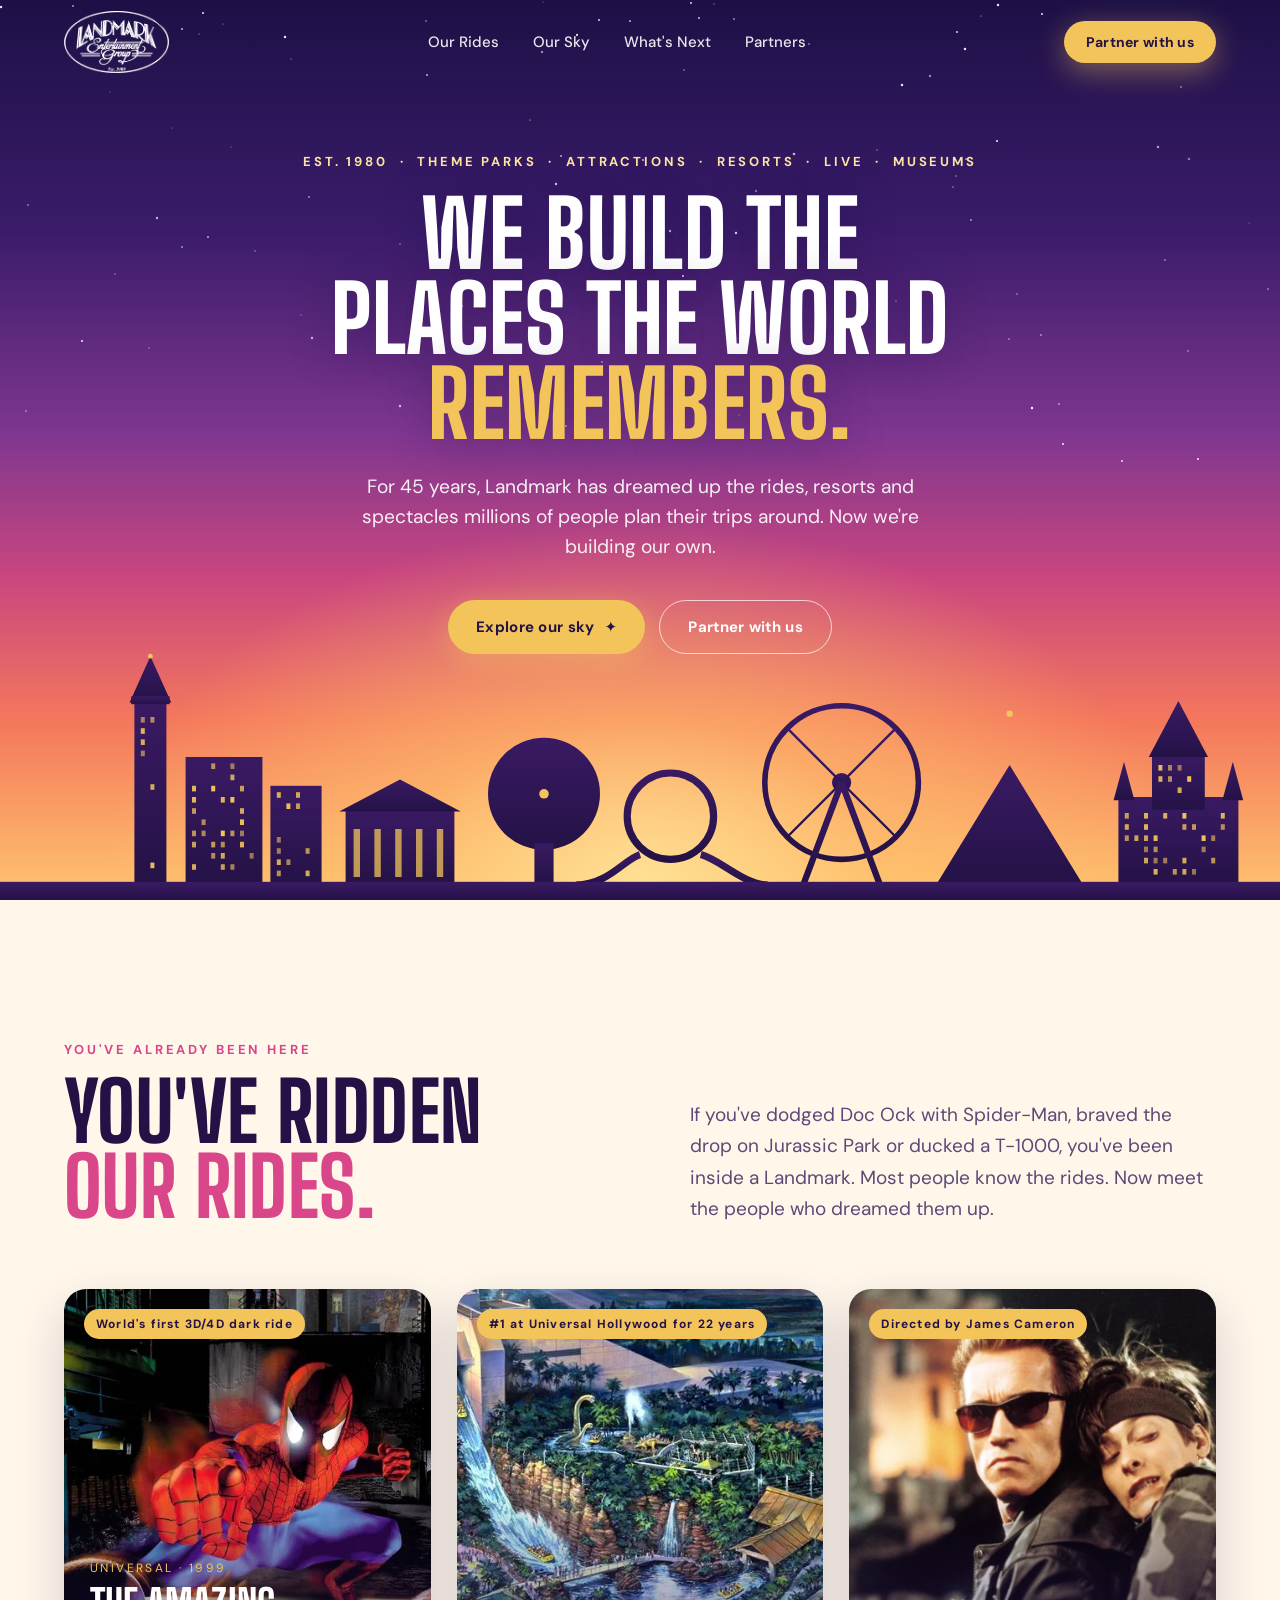
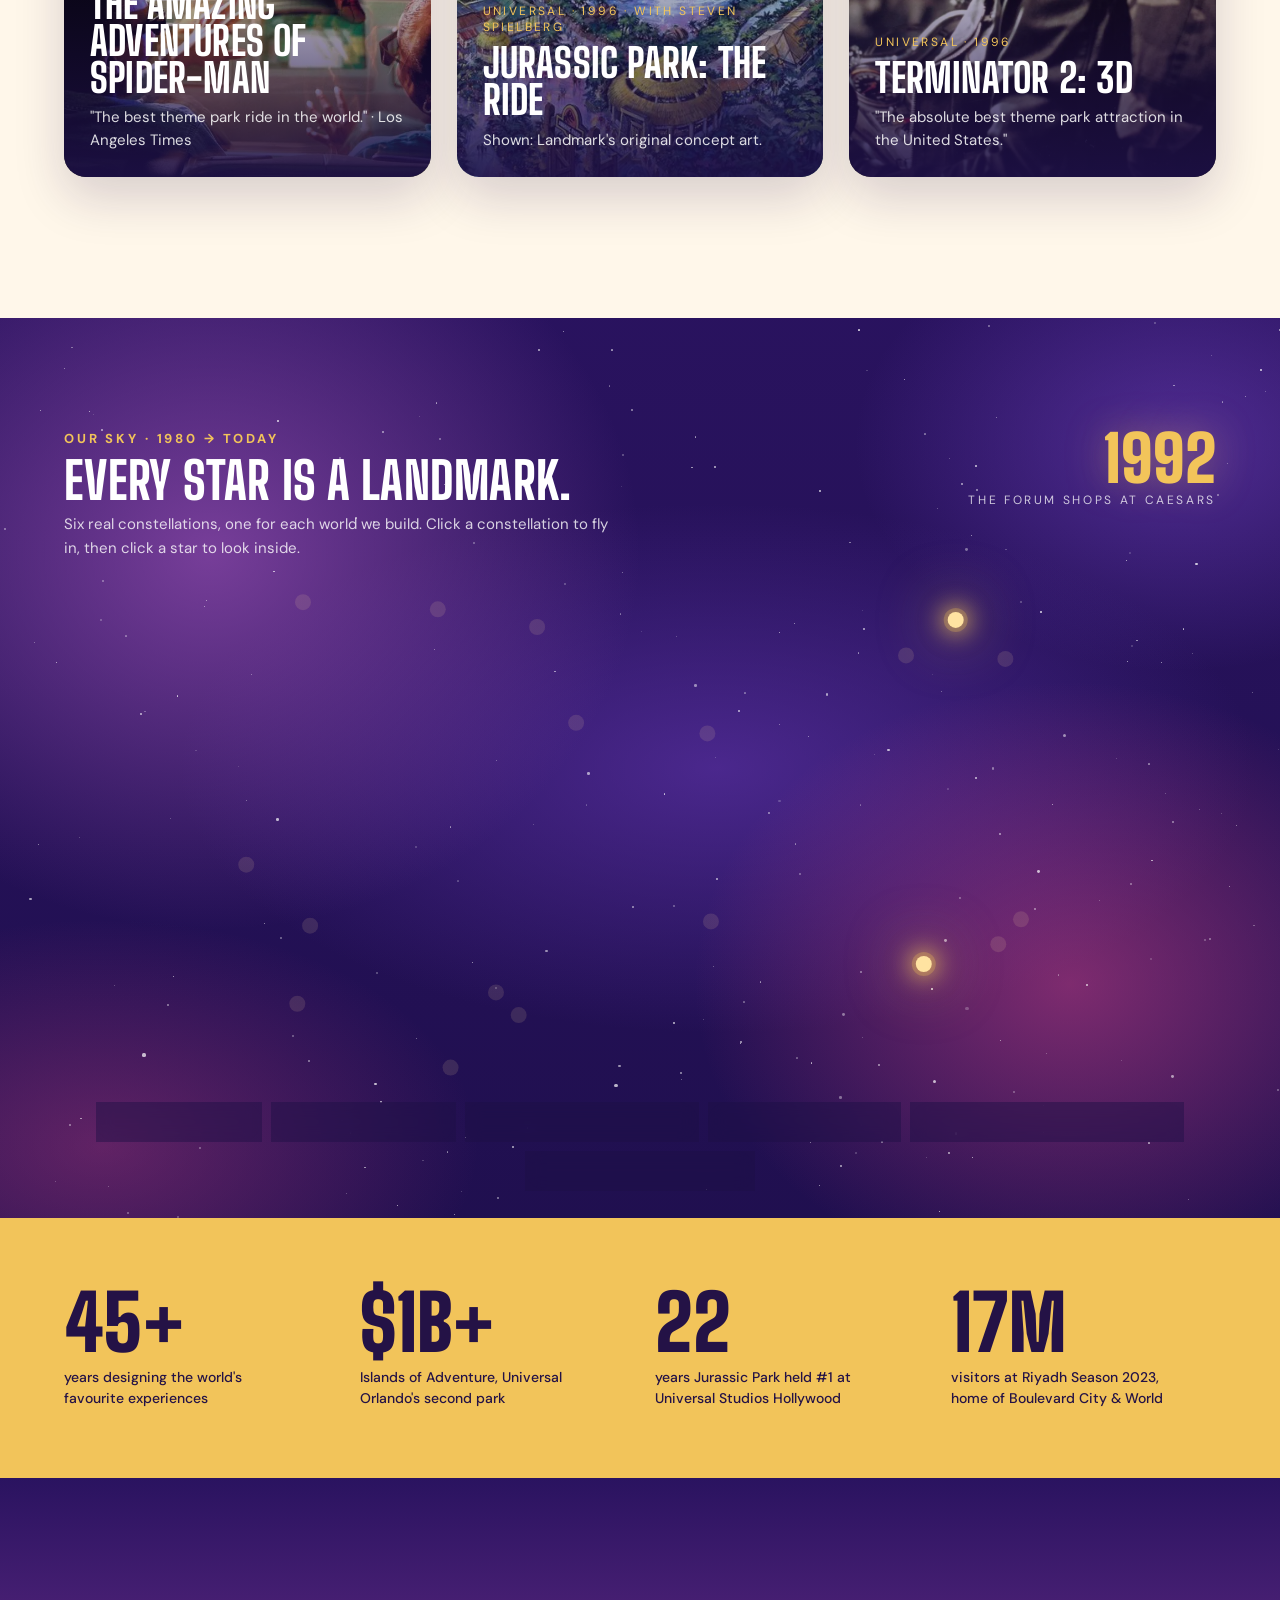
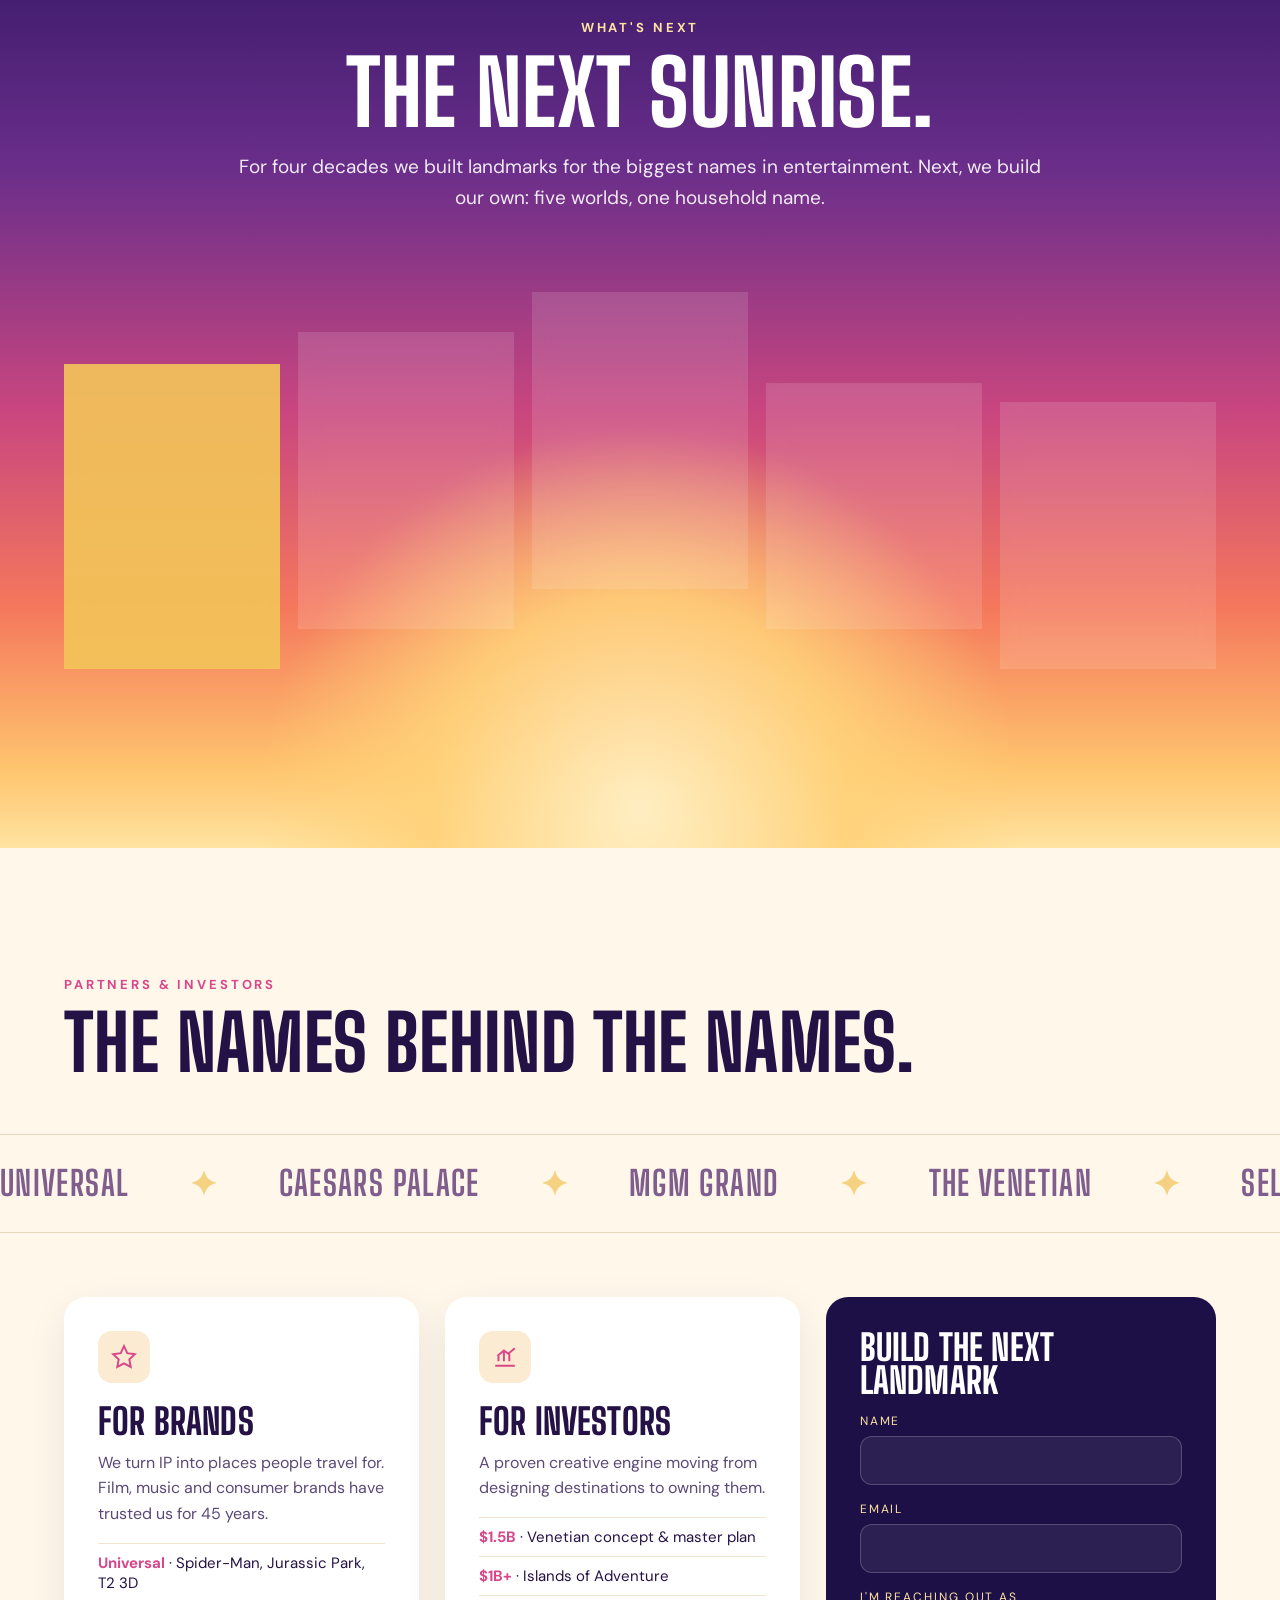
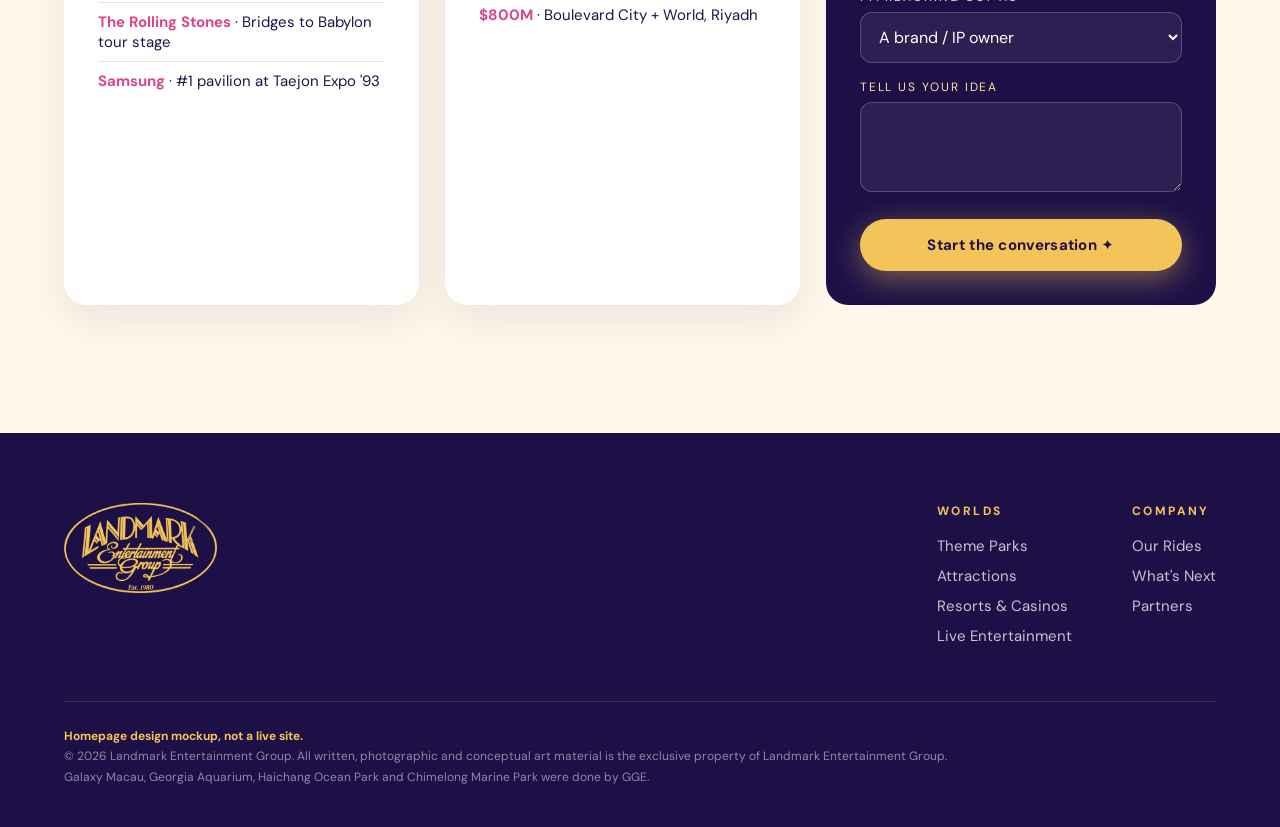
==== index.html @ c878b762 "Landmark homepage design mockup" ====
<!doctype html>
<html lang="en">
<head>
<meta charset="utf-8">
<meta name="viewport" content="width=device-width,initial-scale=1">
<meta name="robots" content="noindex,nofollow">
<title>Landmark Entertainment Group — Homepage Mockup</title>
<link rel="preconnect" href="https://fonts.googleapis.com"><link rel="preconnect" href="https://fonts.gstatic.com" crossorigin>
<link href="https://fonts.googleapis.com/css2?family=Big+Shoulders+Display:wght@600;700;800;900&family=DM+Sans:opsz,wght@9..40,400;9..40,500;9..40,700&display=swap" rel="stylesheet">
<style>
/* ============ BRAND TOKENS — every colour has a job ============
   GOLD   = Landmark's light. Only things Landmark built glow gold (stars, windows, CTAs). From the logo.
   VIOLET = the sky / their original space backdrop. The canvas, never the hero.
   DUSK   = magenta + coral. The moment the show begins; used for energy and transitions.
   CREAM  = daylight. The public, park-by-day sections. */
@property --z{syntax:'<number>';inherits:true;initial-value:1}
@property --tx{syntax:'<length>';inherits:true;initial-value:0px}
@property --ty{syntax:'<length>';inherits:true;initial-value:0px}
:root{
  --gold:#F2C45A;--gold-deep:#D99A2B;--gold-soft:#FFE3A1;
  --night:#1D1046;--violet:#2E1760;--plum:#4F236A;--orchid:#924DAE;
  --magenta:#D9468A;--coral:#F4775C;--sun:#FFC56E;
  --cream:#FFF7EA;--cream2:#FBEBD2;--ink:#241246;--ink-soft:#5b4a78;
  --display:'Big Shoulders Display','Arial Narrow',Impact,sans-serif;
  --body:'DM Sans',system-ui,-apple-system,Segoe UI,sans-serif;
  --ease:cubic-bezier(.65,0,.25,1);
}
*{box-sizing:border-box;margin:0;padding:0}
html{scroll-behavior:smooth;overflow-anchor:none}
body{font-family:var(--body);color:var(--ink);background:var(--cream);-webkit-font-smoothing:antialiased;overflow-x:hidden}
img{max-width:100%;display:block}
button{font:inherit;cursor:pointer;border:0;background:none;color:inherit}
a{color:inherit;text-decoration:none}
:focus-visible{outline:2px solid var(--gold);outline-offset:3px;border-radius:4px}
.wrap{max-width:1280px;margin:0 auto;padding-inline:clamp(20px,5vw,64px)}
.eyebrow{font-size:13px;font-weight:700;letter-spacing:.22em;text-transform:uppercase}
h1,h2,h3{font-family:var(--display);font-weight:800;text-transform:uppercase;line-height:.92;letter-spacing:.005em}
.btn{display:inline-flex;align-items:center;gap:10px;padding:16px 28px;border-radius:999px;font-weight:700;font-size:15px;letter-spacing:.02em;transition:transform .2s,box-shadow .2s,background .2s}
.btn-gold{background:var(--gold);color:var(--ink);box-shadow:0 8px 30px rgba(242,196,90,.45)}
.btn-gold:hover{background:var(--gold-soft);box-shadow:0 10px 40px rgba(242,196,90,.65)}
.btn-ghost{border:1.5px solid rgba(255,255,255,.7);color:#fff}
.btn-ghost:hover{background:rgba(255,255,255,.12)}
.mock-tag{position:fixed;right:16px;top:96px;z-index:90;background:rgba(29,16,70,.85);color:var(--gold-soft);font-size:11px;letter-spacing:.18em;text-transform:uppercase;padding:8px 12px;border-radius:6px;backdrop-filter:blur(6px)}

/* ============ NAV ============ */
.nav{position:fixed;inset:0 0 auto 0;z-index:80;transition:background .3s,box-shadow .3s}
.nav .wrap{display:flex;align-items:center;justify-content:space-between;height:84px}
.nav img{height:62px;width:auto}
.nav ul{display:flex;gap:34px;list-style:none;font-weight:500;font-size:15px;color:#fff}
.nav ul a{opacity:.9;transition:opacity .2s,color .2s}.nav ul a:hover{opacity:1;color:var(--gold)}
.nav .btn{padding:12px 22px;font-size:14px}
.nav.solid{background:rgba(29,16,70,.92);backdrop-filter:blur(10px);box-shadow:0 6px 30px rgba(0,0,0,.2)}
@media (max-width:900px){.nav ul{display:none}.nav img{height:42px}}

/* ============ HERO — dusk ============ */
.hero{position:relative;min-height:100vh;min-height:100svh;overflow:hidden;color:#fff;
  background:linear-gradient(180deg,#1D1046 0%,#3B1C6B 26%,#7E3690 48%,#C9467F 64%,#F4775C 80%,#FFC56E 100%)}
.hero .stars{position:absolute;inset:0 0 45% 0;pointer-events:none}
.hero .stars i{position:absolute;width:2px;height:2px;border-radius:50%;background:#fff;animation:tw 3s ease-in-out infinite}
@keyframes tw{50%{opacity:.25}}
.hero .sunglow{position:absolute;left:50%;bottom:-38vh;width:120vh;height:80vh;transform:translateX(-50%);border-radius:50%;
  background:radial-gradient(closest-side,rgba(255,226,150,.95),rgba(255,197,110,.55) 45%,rgba(255,197,110,0) 100%)}
.hero-inner{position:relative;z-index:2;padding-top:clamp(120px,17vh,180px);text-align:center}
.hero .eyebrow{color:var(--gold-soft)}
.hero h1{font-size:clamp(52px,7.2vw,124px);margin:22px auto 0;max-width:15ch;text-shadow:0 4px 40px rgba(29,16,70,.35)}
.hero h1 em{font-style:normal;color:var(--gold)}
.hero p.lead{font-size:clamp(17px,1.5vw,21px);line-height:1.55;max-width:620px;margin:26px auto 0;color:rgba(255,255,255,.92)}
.hero .ctas{display:flex;gap:14px;justify-content:center;margin-top:38px;flex-wrap:wrap}
.skyline{position:absolute;left:0;right:0;bottom:-1px;width:100%;height:auto;aspect-ratio:5/1;min-height:140px;z-index:1}
.scroll-cue{position:absolute;z-index:3;left:50%;bottom:22px;transform:translateX(-50%);color:#fff;font-size:12px;letter-spacing:.24em;text-transform:uppercase;opacity:.85}

/* ============ YOU'VE BEEN HERE — daylight ============ */
.been{padding:clamp(80px,11vw,150px) 0;background:var(--cream)}
.been .head{display:grid;grid-template-columns:1.1fr 1fr;gap:48px;align-items:end}
.been .eyebrow{color:var(--magenta)}
.been h2{font-size:clamp(46px,6.4vw,96px);margin-top:16px;color:var(--ink)}
.been h2 span{color:var(--magenta)}
.been .head p{font-size:19px;line-height:1.65;color:var(--ink-soft);max-width:520px}
.rides{display:grid;grid-template-columns:repeat(3,1fr);gap:26px;margin-top:64px}
.ride{position:relative;border-radius:22px;overflow:hidden;aspect-ratio:3/4;color:#fff;box-shadow:0 20px 50px rgba(36,18,70,.18);transition:transform .35s var(--ease),box-shadow .35s}
.ride:hover{transform:translateY(-8px);box-shadow:0 30px 70px rgba(36,18,70,.3)}
.ride img{position:absolute;inset:0;width:100%;height:100%;object-fit:cover;transition:transform .8s var(--ease)}
.ride:hover img{transform:scale(1.06)}
.ride:after{content:"";position:absolute;inset:0;background:linear-gradient(180deg,rgba(29,16,70,0) 40%,rgba(29,16,70,.92))}
.ride .t{position:absolute;left:26px;right:26px;bottom:26px;z-index:1}
.ride .t small{display:block;font-size:12px;letter-spacing:.2em;text-transform:uppercase;color:var(--gold)}
.ride .t h3{font-size:40px;margin-top:10px}
.ride .t p{font-size:15px;line-height:1.5;margin-top:10px;color:rgba(255,255,255,.85)}
.ride .badge{position:absolute;z-index:1;top:20px;left:20px;background:var(--gold);color:var(--ink);font-weight:700;font-size:12px;letter-spacing:.1em;padding:7px 12px;border-radius:999px}
@media (max-width:900px){.been .head{grid-template-columns:1fr}.rides{grid-template-columns:1fr}.ride{aspect-ratio:4/3}}

/* ============ THE SKY — interactive constellation ============ */
.sky{position:relative;height:100vh;height:100svh;min-height:680px;overflow:hidden;color:#fff;background:#221052;user-select:none}
.sky .layer{position:absolute;inset:-10%;pointer-events:none;will-change:transform;transition:transform 1.5s var(--ease)}
.nebula{background:
  radial-gradient(40% 50% at 22% 30%,rgba(146,77,174,.75),transparent 70%),
  radial-gradient(35% 40% at 78% 70%,rgba(217,70,138,.5),transparent 70%),
  radial-gradient(50% 35% at 55% 50%,rgba(95,52,170,.65),transparent 70%),
  radial-gradient(30% 30% at 85% 20%,rgba(120,70,200,.5),transparent 70%),
  radial-gradient(35% 30% at 15% 85%,rgba(217,70,138,.35),transparent 70%),
  linear-gradient(180deg,#2A1360,#1F0F4E)}
.dust i{position:absolute;border-radius:50%;background:#fff}
.stage{position:absolute;inset:0}
.world{position:absolute;left:0;top:0;width:1600px;height:900px;transform-origin:0 0;
  transform:translate(var(--tx),var(--ty)) scale(var(--z));
  transition:--z 1.5s var(--ease),--tx 1.5s var(--ease),--ty 1.5s var(--ease)}
.world svg.lines{position:absolute;inset:0;overflow:visible}
.world svg.lines line{stroke:var(--gold);stroke-width:calc(1.3px * var(--z0) / var(--z));vector-effect:non-scaling-stroke;opacity:0;transition:opacity 1.2s}
.con.on svg line,.world svg.lines line.on{opacity:.45}
.star{position:absolute;width:0;height:0}
.star .dot,.star .ring{pointer-events:none}
.star .dot{position:absolute;left:0;top:0;width:10px;height:10px;border-radius:50%;background:#fff;
  transform:translate(-50%,-50%) scale(calc((.55 + .45 * var(--z) / var(--z0)) / var(--z)));transition:opacity 1s,background .4s,box-shadow .4s}
.star.filler .dot{width:6px;height:6px;opacity:0;box-shadow:0 0 10px rgba(255,255,255,.6)}
.star.filler.on .dot{opacity:.85}
.star.pro{z-index:2}
.star.pro button{position:absolute;left:0;top:0;width:44px;height:44px;border-radius:50%;
  transform:translate(-50%,-50%) scale(calc((.55 + .45 * var(--z) / var(--z0)) / var(--z)))}
.star.pro .dot{width:16px;height:16px;background:rgba(255,227,161,.25);box-shadow:none;opacity:.5}
.star.pro.lit .dot{opacity:1;background:var(--gold-soft);box-shadow:0 0 0 4px rgba(242,196,90,.25),0 0 22px 6px rgba(242,196,90,.75),0 0 60px 14px rgba(242,196,90,.35)}
.star.pro .ring{position:absolute;left:0;top:0;width:34px;height:34px;border-radius:50%;border:1px solid rgba(242,196,90,.7);opacity:0;
  transform:translate(-50%,-50%) scale(calc((.55 + .45 * var(--z) / var(--z0)) / var(--z)))}
.star.pro.lit .ring{animation:pulse 2.8s ease-out infinite}
@keyframes pulse{0%{opacity:.8;width:18px;height:18px}100%{opacity:0;width:58px;height:58px}}
.star.pro:hover .dot,.star.pro button:focus-visible+.dot{background:#fff}
.star .lbl{position:absolute;left:0;top:0;white-space:nowrap;font-size:13px;font-weight:700;letter-spacing:.06em;color:#fff;pointer-events:none;
  transform:translate(16px,-50%) scale(calc(1 / var(--z)));transform-origin:0 50%;opacity:0;transition:opacity .4s;text-shadow:0 2px 10px rgba(29,16,70,.9)}
.star .lbl small{display:block;font-weight:500;font-size:11px;letter-spacing:.16em;color:var(--gold);text-transform:uppercase}
.sky[data-level="1"] .con.focus .star.pro .lbl,.star.pro:hover .lbl{opacity:1}
.con-lbl{position:absolute;left:0;top:0;white-space:nowrap;text-align:center;pointer-events:auto;cursor:pointer;
  transform:translate(-50%,0) scale(calc(1 / var(--z)));transform-origin:50% 0;transition:opacity .5s;opacity:0}
.con.on .con-lbl{opacity:1}
.con-lbl b{display:block;font-family:var(--display);font-weight:800;font-size:26px;letter-spacing:.06em;text-transform:uppercase;color:#fff}
.con-lbl span{display:block;font-size:11px;letter-spacing:.24em;text-transform:uppercase;color:var(--gold)}
.con-lbl:hover b{color:var(--gold-soft)}
.sky[data-level="1"] .con:not(.focus){opacity:.35}
.sky[data-level="2"] .con-lbl,.sky[data-level="1"] .con.focus .con-lbl{opacity:0;pointer-events:none}
.con{transition:opacity .8s}
.world svg.lines{transition:opacity .8s}.sky[data-level="2"] .world svg.lines,.sky[data-level="2"] .con{opacity:.18}
.sky[data-level="1"] .year{opacity:0}

.sky-head{position:absolute;z-index:5;left:clamp(20px,5vw,64px);top:112px;max-width:760px;transition:opacity .5s,transform .5s}
.sky-head .eyebrow{color:var(--gold)}
.sky-head h2{font-size:clamp(36px,4vw,60px);margin-top:10px}
.sky-head p{margin-top:8px;max-width:560px;font-size:15px;line-height:1.6;color:rgba(255,255,255,.8)}
.sky[data-level="1"] .sky-head,.sky[data-level="2"] .sky-head{opacity:0;transform:translateY(-10px);pointer-events:none}
.year{position:absolute;z-index:5;right:clamp(20px,5vw,64px);top:112px;text-align:right;transition:opacity .5s}
.year b{display:block;font-family:var(--display);font-weight:900;font-size:clamp(48px,5vw,80px);line-height:.9;color:var(--gold);text-shadow:0 0 40px rgba(242,196,90,.4)}
.year span{font-size:12px;letter-spacing:.22em;text-transform:uppercase;color:rgba(255,255,255,.75)}
.sky[data-level="2"] .year{opacity:0}
.why{position:absolute;z-index:5;left:clamp(20px,5vw,64px);top:118px;max-width:460px;opacity:0;transform:translateY(10px);transition:opacity .5s .3s,transform .5s .3s;pointer-events:none}
.sky[data-level="1"] .why{opacity:1;transform:none}
.why .eyebrow{color:var(--gold)}
.why h3{font-size:clamp(44px,5vw,72px);margin-top:10px}
.why p{margin-top:12px;font-size:16px;line-height:1.6;color:rgba(255,255,255,.85)}
.chips{position:absolute;z-index:6;left:0;right:0;bottom:28px;display:flex;justify-content:center;gap:10px;flex-wrap:wrap;padding:0 16px;transition:opacity .4s}
.chips button{padding:10px 18px;border-radius:999px;border:1px solid rgba(242,196,90,.45);background:rgba(29,16,70,.45);backdrop-filter:blur(8px);font-size:13px;font-weight:500;color:#fff;transition:background .2s,border-color .2s}
.chips button:hover,.chips button.active{background:var(--gold);color:var(--ink);border-color:var(--gold)}
.chips button i{font-style:normal;color:var(--gold);margin-right:6px;font-size:11px;letter-spacing:.12em}
.chips button:hover i,.chips button.active i{color:var(--ink)}
.sky[data-level="2"] .chips{opacity:0;pointer-events:none}
.back{position:absolute;z-index:12;left:clamp(20px,5vw,64px);bottom:34px;display:flex;align-items:center;gap:10px;padding:12px 20px;border-radius:999px;background:rgba(29,16,70,.6);border:1px solid rgba(242,196,90,.5);backdrop-filter:blur(8px);font-size:14px;font-weight:700;opacity:0;pointer-events:none;transition:opacity .4s}
.sky[data-level="1"] .back,.sky[data-level="2"] .back{opacity:1;pointer-events:auto}
.sky[data-level="1"] .back{bottom:96px}
.crumb{position:absolute;z-index:12;left:clamp(20px,5vw,64px);top:112px;font-size:12px;letter-spacing:.2em;text-transform:uppercase;color:rgba(255,255,255,.7);opacity:0;transition:opacity .4s;white-space:nowrap}
.crumb b{color:var(--gold)}
.sky[data-level="2"] .crumb{opacity:1}

/* the telescope — look inside a star */
.scope{position:absolute;z-index:10;border-radius:50%;background:#000 center/cover no-repeat;
  clip-path:circle(0% at 50% 50%);transition:clip-path 1s var(--ease),background-image .3s;pointer-events:none}
.scope.open{clip-path:circle(50% at 50% 50%);pointer-events:auto}
.scope-ring{position:absolute;z-index:11;border-radius:50%;pointer-events:none;border:2px solid var(--gold);
  box-shadow:0 0 0 10px rgba(242,196,90,.12),0 0 80px 10px rgba(242,196,90,.35),inset 0 0 60px rgba(29,16,70,.55);opacity:0;transform:scale(.2);transition:opacity .6s .2s,transform 1s var(--ease)}
.scope-ring.open{opacity:1;transform:scale(1)}
.scope-ring:before{content:"";position:absolute;inset:-26px;border-radius:50%;border:1px dashed rgba(242,196,90,.35)}
.card{position:absolute;z-index:12;right:clamp(20px,5vw,72px);top:50%;width:min(470px,40vw);transform:translate(30px,-50%);opacity:0;pointer-events:none;
  transition:opacity .5s .45s,transform .7s .45s var(--ease);max-height:calc(100% - 180px);overflow:auto;scrollbar-width:thin}
.card.open{opacity:1;transform:translate(0,-50%);pointer-events:auto}
.card .eyebrow{color:var(--gold);display:flex;align-items:center;gap:10px}
.card .eyebrow i{width:26px;height:1px;background:var(--gold)}
.card h3{font-size:clamp(44px,4.2vw,68px);margin-top:14px}
.facts{display:flex;gap:0;margin-top:22px;border-top:1px solid rgba(255,255,255,.18);border-bottom:1px solid rgba(255,255,255,.18)}
.facts div{flex:1;padding:14px 0}
.facts div+div{padding-left:18px;border-left:1px solid rgba(255,255,255,.18)}
.facts small{display:block;font-size:11px;letter-spacing:.2em;text-transform:uppercase;color:rgba(255,255,255,.6)}
.facts b{display:block;font-family:var(--display);font-size:30px;font-weight:800;margin-top:4px;color:var(--gold-soft)}
.card ul{list-style:none;margin-top:20px}
.card li{position:relative;padding-left:22px;font-size:15px;line-height:1.55;color:rgba(255,255,255,.88);margin-top:9px}
.card li:before{content:"✦";position:absolute;left:0;top:0;color:var(--gold);font-size:12px}
.card blockquote{margin-top:22px;padding:18px 20px;border-radius:14px;background:rgba(255,255,255,.07);font-size:17px;line-height:1.5;font-style:italic}
.card blockquote cite{display:block;margin-top:8px;font-style:normal;font-size:12px;letter-spacing:.16em;text-transform:uppercase;color:var(--gold)}
.card .credit{margin-top:12px;font-size:12px;color:rgba(255,255,255,.55)}
.thumbs{display:flex;gap:10px;margin-top:18px}
.thumbs button{width:74px;height:54px;border-radius:10px;background:center/cover;border:2px solid transparent;opacity:.7;transition:opacity .2s,border-color .2s}
.thumbs button.on,.thumbs button:hover{opacity:1;border-color:var(--gold)}
.card .nav2{display:flex;justify-content:space-between;margin-top:24px;gap:10px}
.card .nav2 button{padding:11px 18px;border-radius:999px;border:1px solid rgba(255,255,255,.3);font-size:13px;font-weight:700}
.card .nav2 button:hover{border-color:var(--gold);color:var(--gold)}
@media (max-width:900px){
  .card{left:16px;right:16px;width:auto;top:auto;bottom:16px;transform:translateY(30px);max-height:52%;background:rgba(29,16,70,.88);backdrop-filter:blur(10px);padding:20px;border-radius:18px}
  .card.open{transform:none}.card h3{font-size:40px}
  .sky-head{top:96px}.year{top:auto;bottom:90px}.year b{font-size:54px}
  .sky[data-level="2"] .back{top:96px;bottom:auto}
  .chips{flex-wrap:nowrap;overflow-x:auto;justify-content:flex-start;scrollbar-width:none;bottom:22px}
  .chips button{flex:none}
  .sky[data-level="0"] .con-lbl{opacity:0!important;pointer-events:none}
  .year{display:none}.crumb{display:none}
  .sky[data-level="1"] .back{bottom:84px}
  .why h3{font-size:40px}.why{top:100px}
}

/* ============ NUMBERS — gold band ============ */
.numbers{background:var(--gold);color:var(--ink);padding:70px 0}
.numbers .wrap{display:grid;grid-template-columns:repeat(4,1fr);gap:30px}
.numbers b{display:block;font-family:var(--display);font-weight:900;font-size:clamp(56px,6vw,96px);line-height:.9}
.numbers span{display:block;margin-top:10px;font-size:14px;font-weight:500;line-height:1.45;max-width:230px}
@media (max-width:800px){.numbers .wrap{grid-template-columns:1fr 1fr}}

/* ============ WHAT'S NEXT — sunrise ============ */
.next{position:relative;overflow:hidden;padding:clamp(90px,11vw,150px) 0 clamp(120px,14vw,190px);color:#fff;
  background:linear-gradient(180deg,#2A1360 0%,#6A2E8A 30%,#C9467F 55%,#F4775C 75%,#FFC56E 92%,#FFE3A1 100%)}
.next .rise{position:absolute;left:50%;bottom:-340px;width:760px;height:760px;margin-left:-380px;border-radius:50%;
  background:radial-gradient(closest-side,#FFF1C9,#FFD27A 55%,rgba(255,197,110,0) 100%);opacity:.9}
.next .head{position:relative;text-align:center;max-width:820px;margin:0 auto}
.next .eyebrow{color:var(--gold-soft)}
.next h2{font-size:clamp(50px,7vw,110px);margin-top:16px}
.next .head p{font-size:19px;line-height:1.6;margin-top:18px;color:rgba(255,255,255,.9)}
.phases{position:relative;display:grid;grid-template-columns:repeat(5,1fr);gap:18px;margin-top:80px;align-items:end}
.phase{background:rgba(255,255,255,.13);backdrop-filter:blur(10px);border:1px solid rgba(255,255,255,.28);border-radius:20px;padding:26px 22px;transition:transform .3s,background .3s}
.phase:hover{transform:translateY(-6px);background:rgba(255,255,255,.2)}
.phase:nth-child(1){margin-bottom:0}.phase:nth-child(2){margin-bottom:40px}.phase:nth-child(3){margin-bottom:80px}.phase:nth-child(4){margin-bottom:40px}.phase:nth-child(5){margin-bottom:0}
.phase svg{width:44px;height:44px;stroke:var(--gold-soft);fill:none;stroke-width:1.6}
.phase small{display:block;margin-top:18px;font-size:11px;font-weight:700;letter-spacing:.22em;color:var(--gold-soft)}
.phase h3{font-size:32px;margin-top:8px}
.phase p{font-size:14px;line-height:1.5;margin-top:10px;color:rgba(255,255,255,.88)}
.phase.now{background:rgba(242,196,90,.92);color:var(--ink);border-color:var(--gold)}
.phase.now svg{stroke:var(--ink)}.phase.now small{color:var(--ink)}.phase.now p{color:var(--ink)}
@media (max-width:1000px){.phases{grid-template-columns:1fr 1fr}.phase{margin-bottom:0!important}}
@media (max-width:560px){.phases{grid-template-columns:1fr}}

/* ============ PARTNERS — daylight ============ */
.partners{background:var(--cream);padding:clamp(90px,10vw,140px) 0}
.partners .eyebrow{color:var(--magenta)}
.partners h2{font-size:clamp(46px,6vw,92px);margin-top:14px}
.marquee{margin-top:56px;border-top:1px solid #e8d7b8;border-bottom:1px solid #e8d7b8;overflow:hidden;white-space:nowrap}
.marquee div{display:inline-flex;gap:60px;padding:28px 0;animation:mq 40s linear infinite}
.marquee span{font-family:var(--display);font-weight:700;font-size:34px;text-transform:uppercase;color:var(--ink);opacity:.72;letter-spacing:.04em}
.marquee span:nth-child(odd){color:var(--plum)}
@keyframes mq{to{transform:translateX(-50%)}}
.two{display:grid;grid-template-columns:1fr 1fr 1.1fr;gap:26px;margin-top:64px}
.pcard{border-radius:22px;padding:34px;background:#fff;box-shadow:0 14px 40px rgba(36,18,70,.08)}
.pcard .ic{width:52px;height:52px;border-radius:14px;display:grid;place-items:center;background:var(--cream2)}
.pcard .ic svg{width:26px;height:26px;stroke:var(--magenta);fill:none;stroke-width:1.8}
.pcard h3{font-size:36px;margin-top:22px}
.pcard p{font-size:16px;line-height:1.6;color:var(--ink-soft);margin-top:12px}
.pcard ul{list-style:none;margin-top:16px}
.pcard li{font-size:15px;padding:9px 0;border-top:1px solid #f0e4cf;color:var(--ink)}
.pcard li b{color:var(--magenta)}
form.contact{border-radius:22px;padding:34px;background:var(--night);color:#fff}
form.contact h3{font-size:36px}
form.contact label{display:block;font-size:12px;letter-spacing:.16em;text-transform:uppercase;color:var(--gold-soft);margin-top:16px}
form.contact input,form.contact select,form.contact textarea{width:100%;margin-top:7px;padding:13px 14px;border-radius:12px;border:1px solid rgba(255,255,255,.2);background:rgba(255,255,255,.07);color:#fff;font:inherit;font-size:16px}
form.contact select option{color:#000}
form.contact textarea{min-height:90px;resize:vertical}
form.contact .btn{margin-top:22px;width:100%;justify-content:center}
.sent{display:none;margin-top:18px;padding:14px;border-radius:12px;background:rgba(242,196,90,.15);color:var(--gold-soft);font-size:15px}
@media (max-width:1000px){.two{grid-template-columns:1fr}}

/* ============ FOOTER ============ */
footer{background:var(--night);color:rgba(255,255,255,.75);padding:70px 0 40px}
footer .top{display:flex;justify-content:space-between;gap:40px;flex-wrap:wrap;align-items:flex-start}
footer img{height:90px;width:auto}
footer nav{display:flex;gap:60px;flex-wrap:wrap;font-size:15px}
footer nav div b{display:block;color:var(--gold);font-size:12px;letter-spacing:.2em;text-transform:uppercase;margin-bottom:12px}
footer nav a{display:block;padding:5px 0}footer nav a:hover{color:#fff}
footer .fine{margin-top:50px;padding-top:24px;border-top:1px solid rgba(255,255,255,.12);font-size:12px;line-height:1.7;color:rgba(255,255,255,.5)}

@media (prefers-reduced-motion:reduce){*{animation:none!important;transition-duration:.01s!important}}
</style>
</head>
<body>

<header class="nav" id="nav">
  <div class="wrap">
    <a href="#top" aria-label="Landmark Entertainment Group home"><img src="img/logo-white.png" alt="Landmark Entertainment Group, Est. 1980"></a>
    <ul>
      <li><a href="#been">Our Rides</a></li>
      <li><a href="#sky">Our Sky</a></li>
      <li><a href="#next">What's Next</a></li>
      <li><a href="#partners">Partners</a></li>
    </ul>
    <a class="btn btn-gold" href="#partners">Partner with us</a>
  </div>
</header>

<!-- HERO: dusk. The skyline is built from shapes of Landmark's own work; its windows glow gold = Landmark's light. -->
<section class="hero" id="top">
  <div class="stars" id="heroStars"></div>
  <div class="sunglow"></div>
  <div class="wrap hero-inner">
    <div class="eyebrow">Est. 1980 &nbsp;·&nbsp; Theme Parks &nbsp;·&nbsp; Attractions &nbsp;·&nbsp; Resorts &nbsp;·&nbsp; Live &nbsp;·&nbsp; Museums</div>
    <h1>We build the places the world <em>remembers.</em></h1>
    <p class="lead">For 45 years, Landmark has dreamed up the rides, resorts and spectacles millions of people plan their trips around. Now we're building our own.</p>
    <div class="ctas">
      <a class="btn btn-gold" href="#sky">Explore our sky <span aria-hidden="true">✦</span></a>
      <a class="btn btn-ghost" href="#partners">Partner with us</a>
    </div>
  </div>
  <svg class="skyline" viewBox="0 0 1600 320" preserveAspectRatio="xMidYMax slice" aria-hidden="true">
    <defs><linearGradient id="sk" x1="0" y1="0" x2="0" y2="1"><stop offset="0" stop-color="#3A1A63"/><stop offset="1" stop-color="#241246"/></linearGradient></defs>
    <g fill="url(#sk)" stroke="url(#sk)">
      <!-- Venetian campanile -->
      <rect x="168" y="70" width="40" height="230" stroke="none"/><polygon points="162,72 214,72 188,14" stroke="none"/><rect x="164" y="64" width="48" height="10" stroke="none"/>
      <!-- resort towers -->
      <rect x="232" y="140" width="96" height="160" stroke="none"/><rect x="338" y="176" width="64" height="124" stroke="none"/>
      <!-- Caesars-style temple front -->
      <rect x="432" y="206" width="136" height="94" stroke="none"/><polygon points="424,208 576,208 500,168" stroke="none"/>
      <!-- spherical theatre (Boulevard World) -->
      <circle cx="680" cy="186" r="70" stroke="none"/><rect x="668" y="248" width="24" height="52" stroke="none"/>
      <!-- coaster loop -->
      <circle cx="838" cy="214" r="54" fill="none" stroke-width="9"/><path d="M720 300 C760 300 780 268 800 262 M876 262 C900 268 930 300 960 300" fill="none" stroke-width="9"/>
      <!-- ferris wheel -->
      <circle cx="1052" cy="172" r="96" fill="none" stroke-width="7"/><circle cx="1052" cy="172" r="12" stroke="none"/>
      <g stroke-width="3"><line x1="1052" y1="76" x2="1052" y2="268"/><line x1="956" y1="172" x2="1148" y2="172"/><line x1="984" y1="104" x2="1120" y2="240"/><line x1="1120" y1="104" x2="984" y2="240"/></g>
      <path d="M1052 172 L1004 300 M1052 172 L1100 300" stroke-width="8" fill="none"/>
      <!-- expo pavilion -->
      <polygon points="1170,300 1262,150 1354,300" stroke="none"/><line x1="1262" y1="150" x2="1262" y2="86" stroke-width="4"/>
      <!-- castle -->
      <rect x="1398" y="190" width="150" height="110" stroke="none"/><rect x="1440" y="136" width="66" height="70" stroke="none"/>
      <polygon points="1392,194 1418,194 1405,146" stroke="none"/><polygon points="1528,194 1554,194 1541,146" stroke="none"/><polygon points="1436,140 1510,140 1473,70" stroke="none"/>
      <rect x="0" y="296" width="1600" height="24" stroke="none"/>
    </g>
    <g id="windows" fill="#F2C45A"></g>
  </svg>
</section>

<!-- YOU'VE BEEN HERE: daylight, for the public -->
<section class="been" id="been">
  <div class="wrap">
    <div class="head">
      <div><div class="eyebrow">You've already been here</div>
        <h2>You've ridden<br><span>our rides.</span></h2></div>
      <p>If you've dodged Doc Ock with Spider-Man, braved the drop on Jurassic Park or ducked a T-1000, you've been inside a Landmark. Most people know the rides. Now meet the people who dreamed them up.</p>
    </div>
    <div class="rides">
      <a class="ride" href="#sky" data-go="spiderman"><img src="img/spidey.webp" alt="Guests in 3D glasses face Spider-Man on the ride"><span class="badge">World's first 3D/4D dark ride</span>
        <div class="t"><small>Universal · 1999</small><h3>The Amazing Adventures of Spider-Man</h3><p>"The best theme park ride in the world." · Los Angeles Times</p></div></a>
      <a class="ride" href="#sky" data-go="jurassic"><img src="img/jp.webp" alt="Concept art for Jurassic Park: The Ride"><span class="badge">#1 at Universal Hollywood for 22 years</span>
        <div class="t"><small>Universal · 1996 · with Steven Spielberg</small><h3>Jurassic Park: The Ride</h3><p>Shown: Landmark's original concept art.</p></div></a>
      <a class="ride" href="#sky" data-go="t2"><img src="img/t2.webp" alt="Terminator 2: 3D"><span class="badge">Directed by James Cameron</span>
        <div class="t"><small>Universal · 1996</small><h3>Terminator 2: 3D</h3><p>"The absolute best theme park attraction in the United States."</p></div></a>
    </div>
  </div>
</section>

<!-- THE SKY: 45 years of work as real constellations. Gold stars = Landmark projects. -->
<section class="sky" id="sky" data-level="0" aria-label="Interactive constellation of Landmark projects">
  <div class="layer nebula" id="neb"></div>
  <div class="layer dust" id="dust1"></div>
  <div class="layer dust" id="dust2"></div>
  <div class="stage" id="stage"><div class="world" id="world"><svg class="lines" id="lines" viewBox="0 0 1600 900" width="1600" height="900"></svg></div></div>

  <div class="sky-head">
    <div class="eyebrow">Our Sky · 1980 → today</div>
    <h2>Every star is a landmark.</h2>
    <p>Six real constellations, one for each world we build. Click a constellation to fly in, then click a star to look inside.</p>
  </div>
  <div class="year" aria-live="polite"><b id="yr">1980</b><span id="yrl">Landmark is founded</span></div>
  <div class="why" id="why"><div class="eyebrow" id="whyE"></div><h3 id="whyH"></h3><p id="whyP"></p></div>
  <div class="crumb" id="crumb"></div>
  <div class="chips" id="chips"></div>
  <button class="back" id="back">← <span id="backT">Back to the sky</span></button>

  <div class="scope" id="scope" role="img" aria-label=""></div>
  <div class="scope-ring" id="ring"></div>
  <article class="card" id="card" aria-live="polite">
    <div class="eyebrow"><i></i><span id="cDisc"></span></div>
    <h3 id="cName"></h3>
    <div class="facts" id="cFacts"></div>
    <div class="thumbs" id="cThumbs"></div>
    <ul id="cList"></ul>
    <blockquote id="cQuote"></blockquote>
    <div class="credit" id="cCredit"></div>
    <div class="nav2"><button id="prev">← Previous star</button><button id="nextS">Next star →</button></div>
  </article>
</section>

<!-- NUMBERS: gold = Landmark's light -->
<section class="numbers">
  <div class="wrap">
    <div><b>45+</b><span>years designing the world's favourite experiences</span></div>
    <div><b>$1B+</b><span>Islands of Adventure, Universal Orlando's second park</span></div>
    <div><b>22</b><span>years Jurassic Park held #1 at Universal Studios Hollywood</span></div>
    <div><b>17M</b><span>visitors at Riyadh Season 2023, home of Boulevard City &amp; World</span></div>
  </div>
</section>

<!-- WHAT'S NEXT: the sunrise. The future is the next dawn. -->
<section class="next" id="next">
  <div class="rise"></div>
  <div class="wrap">
    <div class="head">
      <div class="eyebrow">What's next</div>
      <h2>The next sunrise.</h2>
      <p>For four decades we built landmarks for the biggest names in entertainment. Next, we build our own: five worlds, one household name.</p>
    </div>
    <div class="phases">
      <div class="phase now"><svg viewBox="0 0 48 48"><circle cx="24" cy="22" r="14"/><path d="M24 8v28M10 22h28M14 12l20 20M34 12L14 32M16 44h16M24 36v8"/></svg><small>PHASE I · NOW</small><h3>Attractions &amp; Theme Parks</h3><p>Owned and operated destinations, built on 45 years of hits.</p></div>
      <div class="phase"><svg viewBox="0 0 48 48"><path d="M4 30c5 0 5-4 10-4s5 4 10 4 5-4 10-4 5 4 10 4M4 40c5 0 5-4 10-4s5 4 10 4 5-4 10-4 5 4 10 4"/><path d="M12 26V10h10c6 0 8 6 8 10"/></svg><small>PHASE II</small><h3>Water Attractions</h3><p>Waterparks and aquatic worlds, from the team behind the Georgia Aquarium concept.</p></div>
      <div class="phase"><svg viewBox="0 0 48 48"><path d="M6 18L24 6l18 12M8 18h32M10 22v16M18 22v16M30 22v16M38 22v16M6 42h36"/></svg><small>PHASE III</small><h3>Reinventing Museums</h3><p>Museums that feel like attractions. Immersive and made to visit again and again.</p></div>
      <div class="phase"><svg viewBox="0 0 48 48"><rect x="6" y="12" width="36" height="24" rx="3"/><path d="M14 42h20M20 36v6M28 36v6M20 20l10 4-10 4z"/></svg><small>PHASE IV</small><h3>Cinemas</h3><p>The movie theatre, rebuilt as a night out you can't get at home.</p></div>
      <div class="phase"><svg viewBox="0 0 48 48"><path d="M8 42V14l10-6v34M18 42V20h12v22M30 42V12l10 4v26M4 42h40M12 20v2M12 28v2M34 22v2M34 30v2"/></svg><small>PHASE V</small><h3>Resorts</h3><p>Casinos, malls and hotels under one brand, like the Venetian and Caesars we helped create.</p></div>
    </div>
  </div>
</section>

<!-- PARTNERS: brands + investors -->
<section class="partners" id="partners">
  <div class="wrap">
    <div class="eyebrow">Partners &amp; investors</div>
    <h2>The names behind the names.</h2>
  </div>
  <div class="marquee" aria-label="Clients and partners"><div id="mq"></div></div>
  <div class="wrap">
    <div class="two">
      <div class="pcard">
        <div class="ic"><svg viewBox="0 0 24 24"><path d="M12 2l3 6.5 7 .9-5.1 4.8 1.3 6.9L12 17.8 5.8 21.1l1.3-6.9L2 9.4l7-.9z"/></svg></div>
        <h3>For brands</h3>
        <p>We turn IP into places people travel for. Film, music and consumer brands have trusted us for 45 years.</p>
        <ul><li><b>Universal</b> · Spider-Man, Jurassic Park, T2 3D</li><li><b>The Rolling Stones</b> · Bridges to Babylon tour stage</li><li><b>Samsung</b> · #1 pavilion at Taejon Expo '93</li></ul>
      </div>
      <div class="pcard">
        <div class="ic"><svg viewBox="0 0 24 24"><path d="M3 20h18M6 16v-5M11 16V7M16 16v-8M21 4l-6 5-4-3-6 5"/></svg></div>
        <h3>For investors</h3>
        <p>A proven creative engine moving from designing destinations to owning them.</p>
        <ul><li><b>$1.5B</b> · Venetian concept &amp; master plan</li><li><b>$1B+</b> · Islands of Adventure</li><li><b>$800M</b> · Boulevard City + World, Riyadh</li></ul>
      </div>
      <form class="contact" id="contact">
        <h3>Build the next landmark</h3>
        <label for="f1">Name</label><input id="f1" required autocomplete="name">
        <label for="f2">Email</label><input id="f2" type="email" required autocomplete="email">
        <label for="f3">I'm reaching out as</label>
        <select id="f3"><option>A brand / IP owner</option><option>An investor</option><option>A destination / developer</option><option>Press</option></select>
        <label for="f4">Tell us your idea</label><textarea id="f4"></textarea>
        <button class="btn btn-gold" type="submit">Start the conversation ✦</button>
        <div class="sent" id="sent">Thank you. The Landmark team will be in touch. (Mockup: nothing was sent.)</div>
      </form>
    </div>
  </div>
</section>

<footer>
  <div class="wrap">
    <div class="top">
      <img src="img/logo-gold.png" alt="Landmark Entertainment Group">
      <nav>
        <div><b>Worlds</b><a href="#sky">Theme Parks</a><a href="#sky">Attractions</a><a href="#sky">Resorts &amp; Casinos</a><a href="#sky">Live Entertainment</a></div>
        <div><b>Company</b><a href="#been">Our Rides</a><a href="#next">What's Next</a><a href="#partners">Partners</a></div>
      </nav>
    </div>
    <div class="fine"><b style="color:#F2C45A">Homepage design mockup, not a live site.</b><br>© 2026 Landmark Entertainment Group. All written, photographic and conceptual art material is the exclusive property of Landmark Entertainment Group.<br>Galaxy Macau, Georgia Aquarium, Haichang Ocean Park and Chimelong Marine Park were done by GGE.</div>
  </div>
</footer>

<script>
(function(){
/* ---------- CONSTELLATIONS (real star patterns, positions in a 1600×900 sky) ----------
   Each world gets the constellation whose meaning fits it. */
var CONS=[
 {id:'orion',name:'Orion',disc:'Theme Parks',why:'The Hunter, the grandest figure in the night sky, for the biggest things we build: whole parks.',
  stars:[[805,250],[715,320],[900,335],[770,470],[808,458],[846,446],[730,620],[905,600]],lines:[[0,1],[0,2],[1,3],[2,5],[3,4],[4,5],[3,6],[5,7]],lbl:[808,660]},
 {id:'dipper',name:'The Big Dipper',disc:'Attractions',why:'The most recognised shape in the sky, like our rides: people know them before they know our name.',
  stars:[[330,150],[340,235],[440,255],[440,175],[520,160],[590,150],[660,185]],lines:[[0,1],[1,2],[2,3],[3,0],[3,4],[4,5],[5,6]],lbl:[480,290]},
 {id:'cassiopeia',name:'Cassiopeia',disc:'Resorts & Casinos',why:'The Queen. Royal, glamorous and impossible to miss, like a Las Vegas icon.',
  stars:[[1110,160],[1180,225],[1250,175],[1320,230],[1395,170]],lines:[[0,1],[1,2],[2,3],[3,4]],lbl:[1252,262]},
 {id:'lyra',name:'Lyra',disc:'Live Entertainment',why:'The Harp, the sky\'s instrument, for the stages, shows and spectacles we have produced.',
  stars:[[250,520],[212,494],[282,586],[340,606],[322,716],[262,700]],lines:[[0,1],[0,2],[1,2],[2,3],[3,4],[4,5],[5,2]],lbl:[276,752]},
 {id:'corona',name:'Corona Borealis',disc:'Experiential Retail',why:'The Northern Crown. Its brightest star is called "the Gem," so we gave it to the Forum Shops, one of the highest-grossing malls in the world.',
  stars:[[1130,590],[1155,635],[1205,660],[1262,657],[1310,632],[1342,597],[1352,555]],lines:[[0,1],[1,2],[2,3],[3,4],[4,5],[5,6]],lbl:[1240,700]},
 {id:'delphinus',name:'Delphinus',disc:'Museums & Expos',why:'The Dolphin, for the aquariums, pavilions and museums that teach while they thrill.',
  stars:[[560,720],[602,700],[634,732],[594,754],[538,806]],lines:[[0,1],[1,2],[2,3],[3,0],[0,4]],lbl:[590,830]}
];
/* ---------- PROJECTS (facts from Landmark's 2026 corporate deck) ---------- */
var P=[
 {id:'ioa',con:'orion',s:1,name:'Islands of Adventure',year:1999,budget:'$1B+',where:'Universal Orlando',img:['ioa'],
  list:['Original team member tasked with creating and master planning Universal Orlando\'s second park','Show design for Jurassic Park, Spider-Man, Dr. Doom\'s Fearfall, Dudley Do-Right\'s Ripsaw Falls and Popeye & Bluto\'s Bilge-Rat Barges','The first-ever Marvel theme park land'],
  q:'A world-class theme park with some of the most technologically advanced attractions you\'ll find anywhere in the world.',src:'Condé Nast Traveler'},
 {id:'bworld',con:'orion',s:7,name:'Boulevard World',year:2022,budget:'$500M',where:'Riyadh, for Sela',img:['bworld','bworld2'],
  list:['Showcases ten countries of the world in one destination','Built around one of the largest artificial lakes in the world','Home to the largest spherical theatre'],
  q:'Brings together the cultures of 10 countries in a single location set around one of the largest artificial lakes in the world.',src:'Arab News'},
 {id:'bcity',con:'orion',s:2,name:'Boulevard City',year:2021,budget:'$300M',where:'Riyadh, for Sela',img:['bcity'],
  list:['The first theme park in Saudi Arabia (220 acres), opening with the first Riyadh Season','17 million visitors during Riyadh Season 2023','The largest dancing fountain in Saudi Arabia'],
  q:'One of the foremost recreational complexes in the Middle East and a favourite destination for tourists visiting Riyadh.',src:'Arab News'},
 {id:'jurassic',con:'dipper',s:0,name:'Jurassic Park: The Ride',year:1996,budget:'$120M',where:'Universal Studios Hollywood',img:['jp','jp2'],
  list:['Developed with Steven Spielberg','Universal\'s most expensive attraction at the time','Rated the #1 attraction at Universal Studios Hollywood for 22 years','Duplicated at Universal Orlando and Universal Japan'],
  q:'A wild, wet jaunt coupled with fun scares and the most realistic dinosaurs ever.',src:'USA Today'},
 {id:'spiderman',con:'dipper',s:4,name:'The Amazing Adventures of Spider-Man',year:1999,budget:'$85M',where:'Universal Orlando',img:['spidey'],
  list:['The world\'s first 3D/4D dark ride','Created and produced for Universal Studios','The concept was later reused at Universal Hollywood for Transformers'],
  q:'The best theme park ride in the world. It surpasses Disney\'s top efforts.',src:'Los Angeles Times'},
 {id:'t2',con:'dipper',s:6,name:'Terminator 2: 3D',year:1996,budget:'$80M',where:'Universal Studios',img:['t2','t2b'],
  list:['The world\'s first 3D/4D live-stage experience, combining live actors with Hollywood special effects','The first attraction to feature franchise stars','James Cameron directed the 3D film'],
  q:'We rank T2: 3D the absolute best theme park attraction in the United States.',src:'Guide to Walt Disney World'},
 {id:'venetian',con:'cassiopeia',s:1,name:'The Venetian Resort',year:1999,budget:'$1.5B',where:'Las Vegas · Macau',img:['venetian'],
  list:['Landmark conceived the original concept and preliminary master plan','Started in Las Vegas and replicated in Macau','Also developed concepts for the Canal Shoppes and Phantom: The Las Vegas Spectacular'],
  q:'The world\'s most extraordinarily designed hotel.',src:'TripAdvisor'},
 {id:'caesars',con:'cassiopeia',s:2,name:'Caesars Palace',year:1986,budget:'$1.5B',where:'Las Vegas',img:['caesars'],
  list:['A 20-year master plan with Caesars World, a $1.5B investment','The Forum Shops, "World of Caesar" and Caesars Magical Empire were all part of it','Helped shape Las Vegas as a world-class entertainment destination'],
  q:'A classic example of themed design coupled with the very best that American showbiz can conjure up.',src:'Attractions Management International'},
 {id:'galaxy',con:'cassiopeia',s:3,name:'Galaxy Macau',year:2011,budget:'$2B',where:'Macau',img:['galaxy'],
  list:['Luxury five-star integrated resort','Winner of over 30 major design and service awards','Casinos, major shopping malls and unique entertainment'],
  q:'Most spectacular entertainment and leisure destination in the world.',src:'Markets Insider',credit:'Done by GGE.'},
 {id:'efx',con:'lyra',s:0,name:'EFX',year:1995,budget:'$100M',where:'MGM Grand, Las Vegas',img:['efx'],
  list:['Conceived and produced by Landmark, including the book, music and lyrics','Ran for 10 years','Starred Michael Crawford, Tommy Tune, David Cassidy and Rick Springfield'],
  q:'Las Vegas\' greatest entertainment. See EFX and you have seen them all.',src:'Las Vegas Journal'},
 {id:'stones',con:'lyra',s:3,name:'Bridges to Babylon Tour',year:1997,budget:null,where:'The Rolling Stones · world tour',img:['stones'],
  list:['A massive stage set with giant video screens, pyro and mechanical lighting effects','Sold out arenas and stadiums around the world','One of the Stones\' most successful and memorable tours'],
  q:'Another huge jaunt for The Rolling Stones, starting in Chicago in September 1997 and ending a year later in Istanbul.',src:'uDiscover Music'},
 {id:'stage',con:'lyra',s:4,name:'Live Theatre',year:null,budget:null,where:'Stage shows',img:['live'],
  list:['Conan the Barbarian at Universal Studios','Masters of the Universe · TMNT "Coming Out of Their Shells"','Jesus Christ Superstar · Jekyll & Hyde'],q:null,src:null},
 {id:'forum',con:'corona',s:2,name:'The Forum Shops at Caesars',year:1992,budget:'$100M',where:'Las Vegas',img:['forum'],
  list:['One of the highest-grossing retail experiences in the world','Higher sales per square foot than Rodeo Drive','A defining example of Landmark placemaking'],
  q:'Best Shopping Destination.',src:'Las Vegas Magazine'},
 {id:'canal',con:'corona',s:4,name:'Grand Canal Shoppes',year:1999,budget:'$300M',where:'The Venetian, Las Vegas',img:['canal'],
  list:['Original concept created by Landmark','Pitched to Venetian founder Sheldon Adelson, who fell in love with the idea'],
  q:'Still one of the most popular attractions in Las Vegas after more than 20 years.',src:'Las Vegas Magazine'},
 {id:'citywalk',con:'corona',s:5,name:'City Walk',year:2022,budget:'$250M',where:'Jeddah, Saudi Arabia',img:['citywalk'],
  list:['The first development of its size built around a steampunk theme','Sold out every night for three months','450,000 people tried to buy tickets after it closed'],
  q:'City Walk raises the bar of visitor attractions in Saudi Arabia.',src:'Arab News'},
 {id:'aquarium',con:'delphinus',s:1,name:'Georgia Aquarium',year:2005,budget:'$290M',where:'Atlanta',img:['aquarium','aquarium2'],
  list:['A concept and master plan that changed aquarium design, now copied worldwide','The largest aquarium in the United States','Centrepiece: a 6.3-million-gallon whale shark exhibit'],
  q:'Widely regarded as one of the best aquariums in the United States.',src:'Travel Caffeine',credit:'Done by GGE.'},
 {id:'samsung',con:'delphinus',s:2,name:'Samsung Pavilion',year:1993,budget:'$80M',where:'Taejon Expo, Korea',img:['samsung','samsung2'],
  list:['Awarded the #1 attraction at the Expo','Designed for over 30,000 visitors a day','Concept, master planning, design and production supervision by Landmark'],
  q:'The #1 highest-attended and highest-rated pavilion at the Expo.',src:'Samsung'},
 {id:'museums',con:'delphinus',s:4,name:'Museums & Centres',year:null,budget:null,where:'Grammy Museum · Cybrary · LIVE Center',img:['museum'],
  list:['Grammy Museum','Cybrary','LIVE Center'],q:null,src:null}
];
var CON={};CONS.forEach(function(c){CON[c.id]=c;c.pro=[];});
P.forEach(function(p){CON[p.con].pro.push(p);p.x=CON[p.con].stars[p.s][0];p.y=CON[p.con].stars[p.s][1];});

var sky=document.getElementById('sky'),world=document.getElementById('world'),lines=document.getElementById('lines'),stage=document.getElementById('stage');
var W,H,Z0,state={level:0,con:null,p:null};

/* build world */
CONS.forEach(function(c){
  var g=document.createElement('div');g.className='con';g.dataset.con=c.id;c.el=g;
  c.lines.forEach(function(l){var a=c.stars[l[0]],b=c.stars[l[1]],ln=document.createElementNS('http://www.w3.org/2000/svg','line');
    ln.setAttribute('x1',a[0]);ln.setAttribute('y1',a[1]);ln.setAttribute('x2',b[0]);ln.setAttribute('y2',b[1]);ln.dataset.con=c.id;lines.appendChild(ln);});
  c.stars.forEach(function(s,i){
    var p=c.pro.filter(function(q){return q.s===i})[0];
    var st=document.createElement('div');st.className='star '+(p?'pro':'filler');st.style.left=s[0]+'px';st.style.top=s[1]+'px';
    if(p){st.innerHTML='<button aria-label="'+p.name+(p.year?', '+p.year:'')+'"></button><span class="ring"></span><span class="dot"></span><span class="lbl">'+p.name+'<small>'+(p.year||p.where)+'</small></span>';
      st.querySelector('button').addEventListener('click',function(e){e.stopPropagation();openStar(p);});p.el=st;}
    else st.innerHTML='<span class="dot"></span>';
    g.appendChild(st);
  });
  var lb=document.createElement('div');lb.className='con-lbl';lb.style.left=c.lbl[0]+'px';lb.style.top=c.lbl[1]+'px';
  lb.innerHTML='<b>'+c.name+'</b><span>'+c.disc+'</span>';lb.addEventListener('click',function(e){e.stopPropagation();openCon(c);});
  g.appendChild(lb);world.appendChild(g);
});
/* chips = legend */
var chips=document.getElementById('chips');
CONS.forEach(function(c){var b=document.createElement('button');b.innerHTML='<i>'+c.name.replace('The ','').toUpperCase()+'</i>'+c.disc;b.dataset.con=c.id;
  b.addEventListener('click',function(){openCon(c);});chips.appendChild(b);});

/* background dust: two parallax layers */
function dust(el,n,max){var h='';for(var i=0;i<n;i++){var s=Math.random()*max+.6;h+='<i style="left:'+(Math.random()*100)+'%;top:'+(Math.random()*100)+'%;width:'+s+'px;height:'+s+'px;opacity:'+(Math.random()*.6+.2)+'"></i>';}el.innerHTML=h;}
dust(document.getElementById('dust1'),260,1.6);dust(document.getElementById('dust2'),70,2.6);

/* camera */
var CB=[180,130,1430,870],TOP=0;
function measure(){W=stage.clientWidth;H=stage.clientHeight;
  TOP=W>900?270:250;var avH=H-TOP-(W>900?105:100),avW=W-60;
  Z0=Math.min(avW/(CB[2]-CB[0]),avH/(CB[3]-CB[1]));world.style.setProperty('--z0',Z0);}
function cam(cx,cy,z,sx,sy){world.style.setProperty('--z',z);world.style.setProperty('--tx',(sx-cx*z)+'px');world.style.setProperty('--ty',(sy-cy*z)+'px');
  var k=z/Z0;['neb','dust1','dust2'].forEach(function(id,i){var f=[.04,.1,.22][i];document.getElementById(id).style.transform='translate('+((W/2-sx)*f*0)+'px,0) scale('+(1+(k-1)*f)+')';});}
function home(){cam((CB[0]+CB[2])/2,(CB[1]+CB[3])/2,Z0,W/2,TOP+(H-TOP-(W>900?105:100))/2);}
function bbox(c){var xs=c.stars.map(function(s){return s[0]}),ys=c.stars.map(function(s){return s[1]});
  return[Math.min.apply(0,xs),Math.min.apply(0,ys),Math.max.apply(0,xs),Math.max.apply(0,ys)];}

function setLevel(l){state.level=l;sky.dataset.level=l;}
function openCon(c){closeScope();state.con=c;setLevel(1);
  CONS.forEach(function(o){o.el.classList.toggle('focus',o===c);});
  [].forEach.call(chips.children,function(b){b.classList.toggle('active',b.dataset.con===c.id);});
  var b=bbox(c),bw=b[2]-b[0]+120,bh=b[3]-b[1]+120,wide=W>900;
  var z=Math.min((wide?W*.5:W*.85)/bw,(H*.62)/bh);
  cam((b[0]+b[2])/2,(b[1]+b[3])/2,z,wide?W*.64:W/2,H*.52);
  document.getElementById('whyE').textContent=c.name;document.getElementById('whyH').textContent=c.disc;document.getElementById('whyP').textContent=c.why;
  document.getElementById('backT').textContent='Back to the sky';
  ignite(true);
}
var scope=document.getElementById('scope'),ring=document.getElementById('ring'),card=document.getElementById('card');
function openStar(p){var c=CON[p.con];state.con=c;state.p=p;setLevel(2);
  CONS.forEach(function(o){o.el.classList.toggle('focus',o===c);});
  var wide=W>900,R=wide?Math.min(H*.62,W*.36):Math.min(W*.72,H*.36);
  var sx=wide?W*.33:W/2,sy=wide?H*.52:H*.3;
  cam(p.x,p.y,Z0*7,sx,sy);
  [scope,ring].forEach(function(el){el.style.width=el.style.height=R+'px';el.style.left=(sx-R/2)+'px';el.style.top=(sy-R/2)+'px';});
  setImg(p,0);scope.setAttribute('aria-label',p.name);
  document.getElementById('cDisc').textContent=c.disc+' · '+c.name;
  document.getElementById('cName').textContent=p.name;
  var f='';if(p.year)f+='<div><small>Opened</small><b>'+p.year+'</b></div>';if(p.budget)f+='<div><small>Budget</small><b>'+p.budget+'</b></div>';
  f+='<div><small>Where</small><b style="font-size:20px;line-height:1.1">'+p.where+'</b></div>';
  document.getElementById('cFacts').innerHTML=f;
  document.getElementById('cList').innerHTML=p.list.map(function(t){return'<li>'+t+'</li>'}).join('');
  var q=document.getElementById('cQuote');q.style.display=p.q?'':'none';if(p.q)q.innerHTML='“'+p.q+'”<cite>'+p.src+'</cite>';
  document.getElementById('cCredit').textContent=p.credit||'';
  var th=document.getElementById('cThumbs');th.innerHTML='';
  if(p.img.length>1)p.img.forEach(function(im,i){var b=document.createElement('button');b.style.backgroundImage='url(img/'+im+'.webp)';b.className=i?'':'on';b.setAttribute('aria-label','View photo '+(i+1));
    b.onclick=function(){setImg(p,i);[].forEach.call(th.children,function(x){x.classList.remove('on')});b.classList.add('on');};th.appendChild(b);});
  document.getElementById('crumb').innerHTML='Our Sky &nbsp;/&nbsp; '+c.name+' &nbsp;/&nbsp; <b>'+p.name+'</b>';
  document.getElementById('backT').textContent='Back to '+c.name;
  scope.classList.remove('open');ring.classList.remove('open');card.classList.remove('open');
  clearTimeout(openStar.t);openStar.t=setTimeout(function(){scope.classList.add('open');ring.classList.add('open');card.classList.add('open');},900);
}
function setImg(p,i){scope.style.backgroundImage='url(img/'+p.img[i]+'.webp)';}
function closeScope(){clearTimeout(openStar.t);scope.classList.remove('open');ring.classList.remove('open');card.classList.remove('open');}
function back(){if(state.level===2){openCon(state.con);}else{closeScope();setLevel(0);state.con=null;CONS.forEach(function(o){o.el.classList.remove('focus')});
  [].forEach.call(chips.children,function(b){b.classList.remove('active')});home();}}
document.getElementById('back').addEventListener('click',back);
document.addEventListener('keydown',function(e){if(e.key==='Escape'&&state.level)back();});
stage.addEventListener('click',function(){if(state.level)back();});
function step(d){var list=state.con.pro,i=list.indexOf(state.p);openStar(list[(i+d+list.length)%list.length]);}
document.getElementById('prev').onclick=function(){step(-1)};document.getElementById('nextS').onclick=function(){step(1)};

/* ignite: stars light up in the order Landmark built them, the year counter runs from 1980 */
var lit=false;
function ignite(instant){if(lit)return;lit=true;
  var order=P.filter(function(p){return p.year}).sort(function(a,b){return a.year-b.year}),yr=document.getElementById('yr'),yl=document.getElementById('yrl');
  var reduce=matchMedia('(prefers-reduced-motion: reduce)').matches;
  function finish(){P.forEach(function(p){p.el.classList.add('lit')});world.querySelectorAll('.star.filler,.con').forEach(function(e){e.classList.add('on')});
    lines.querySelectorAll('line').forEach(function(l){l.classList.add('on')});yr.textContent='Today';yl.textContent='and the sky keeps growing';}
  if(instant||reduce){finish();return;}
  order.forEach(function(p,i){setTimeout(function(){p.el.classList.add('lit');yr.textContent=p.year;yl.textContent=p.name;
    var c=CON[p.con];if(c.pro.every(function(q){return !q.year||q.el.classList.contains('lit')})){c.el.classList.add('on');
      c.el.querySelectorAll('.star.filler').forEach(function(e){e.classList.add('on')});lines.querySelectorAll('line[data-con="'+c.id+'"]').forEach(function(l){l.classList.add('on')});}
  },500+i*260);});
  setTimeout(finish,500+order.length*260+400);
}
new IntersectionObserver(function(es){es.forEach(function(e){if(e.isIntersecting&&e.intersectionRatio>.55)ignite(false);});},{threshold:[.55]}).observe(sky);

measure();home();
addEventListener('resize',function(){measure();if(state.level===2)openStar(state.p);else if(state.level===1)openCon(state.con);else home();});

/* "You've ridden our rides" cards fly straight into their star */
document.querySelectorAll('[data-go]').forEach(function(a){a.addEventListener('click',function(e){e.preventDefault();
  var p=P.filter(function(q){return q.id===a.dataset.go})[0];sky.scrollIntoView({behavior:'smooth'});ignite(true);setTimeout(function(){openStar(p);},700);});});

/* hero: stars + gold windows (Landmark's light in the skyline) */
var hs=document.getElementById('heroStars'),h='';for(var i=0;i<90;i++){h+='<i style="left:'+Math.random()*100+'%;top:'+Math.pow(Math.random(),1.6)*100+'%;opacity:'+(1-Math.random()*.6)+';animation-delay:'+(Math.random()*3)+'s;transform:scale('+(Math.random()*.8+.5)+')"></i>';}hs.innerHTML=h;
var win=document.getElementById('windows'),rects=[[236,148,88,146],[342,184,56,110],[172,90,32,200],[1402,210,142,84],[1444,150,58,50]],wh='';
rects.forEach(function(r){for(var y=r[1];y<r[1]+r[3]-8;y+=14)for(var x=r[0]+4;x<r[0]+r[2]-6;x+=12){if(Math.random()<.42)wh+='<rect x="'+x+'" y="'+y+'" width="5" height="7" opacity="'+(.55+Math.random()*.45)+'"/>';}});
wh+='<circle cx="680" cy="186" r="6"/><circle cx="1262" cy="86" r="4"/><circle cx="188" cy="14" r="3"/>';
[[442,230],[468,230],[494,230],[520,230],[546,230]].forEach(function(c){wh+='<rect x="'+c[0]+'" y="'+c[1]+'" width="8" height="60" opacity=".75"/>';});
win.innerHTML=wh;

/* partners marquee (names from the corporate deck) */
var names=['Universal','Caesars Palace','MGM Grand','The Venetian','Sela','Samsung','The Rolling Stones','Paramount Parks','Hershey\'s Chocolate World','M&M\'s World','Sanrio','Galaxy Macau','Grammy Museum'];
var m=names.map(function(n){return'<span>'+n+'</span><span aria-hidden="true" style="color:#F2C45A">✦</span>'}).join('');document.getElementById('mq').innerHTML=m+m;

/* nav solid after hero */
var nav=document.getElementById('nav');addEventListener('scroll',function(){nav.classList.toggle('solid',scrollY>innerHeight*.6);},{passive:true});
document.getElementById('contact').addEventListener('submit',function(e){e.preventDefault();document.getElementById('sent').style.display='block';});
})();
</script>
</body>
</html>
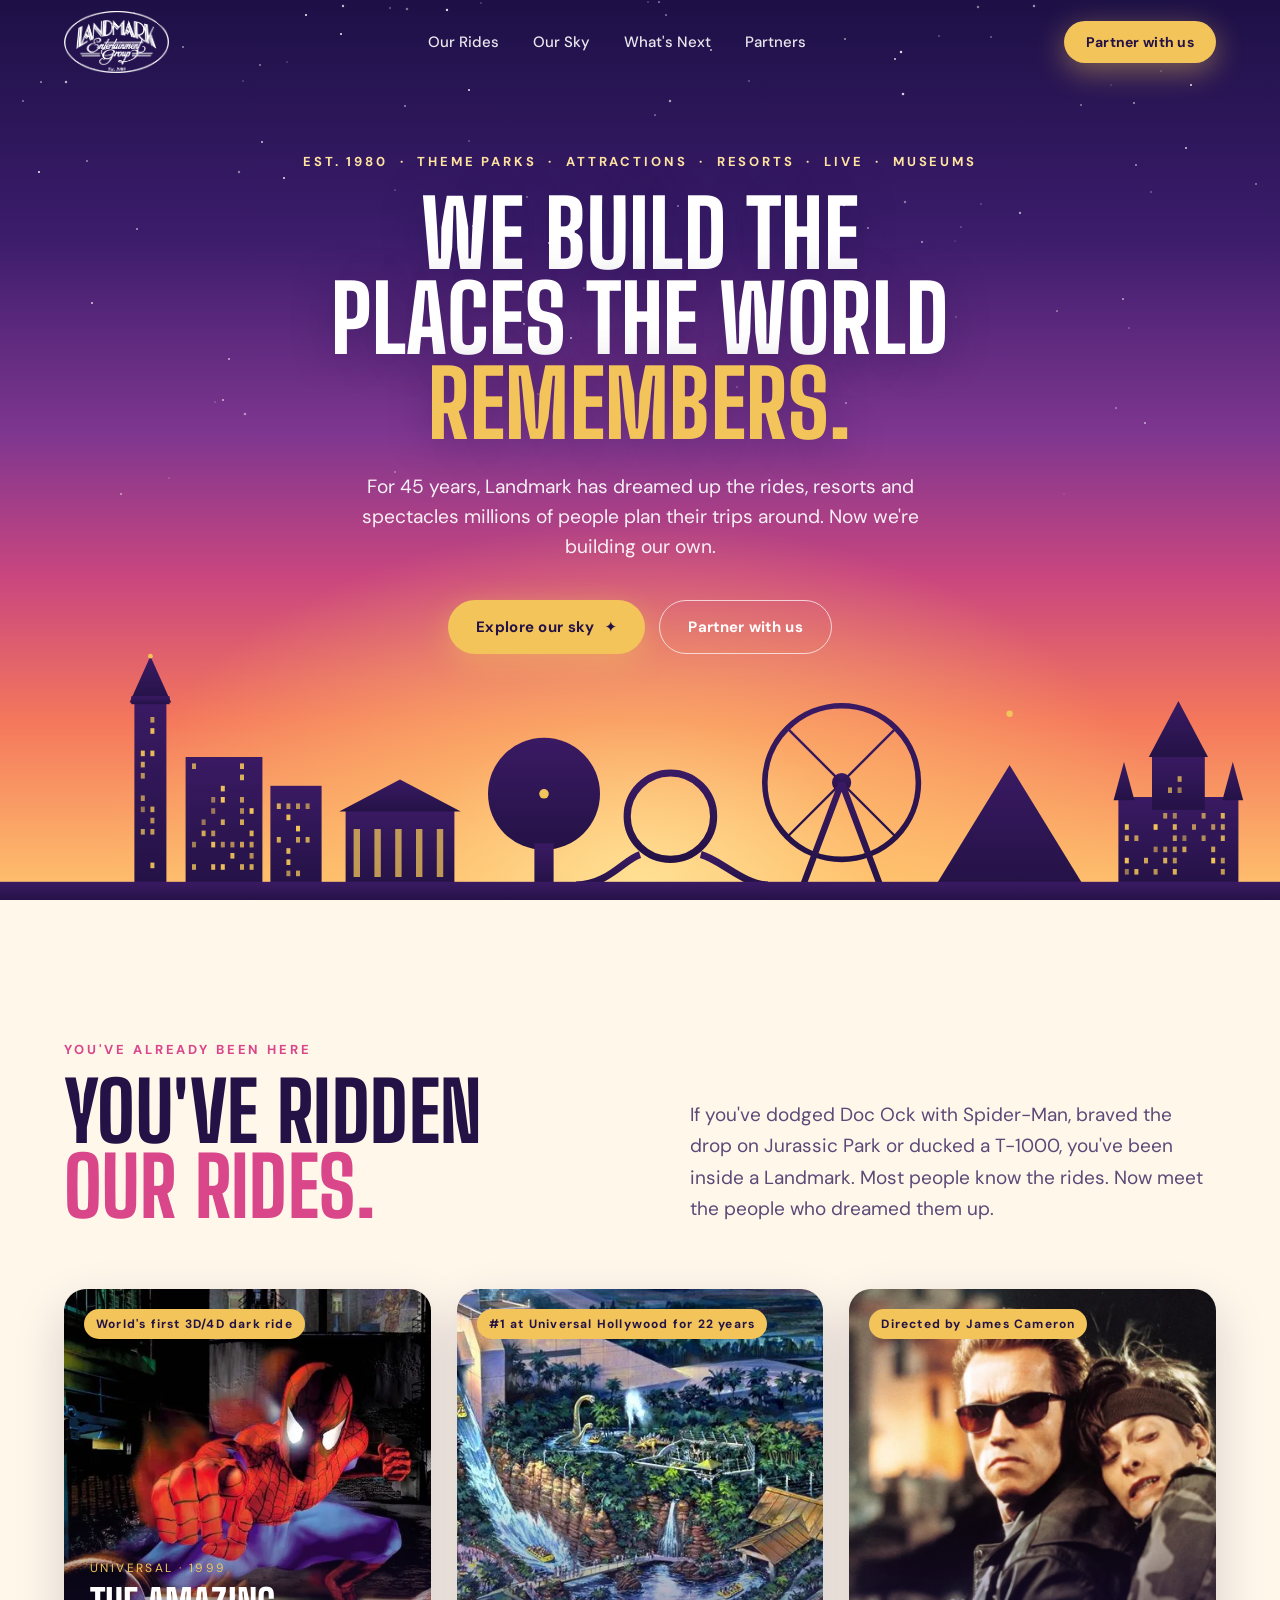
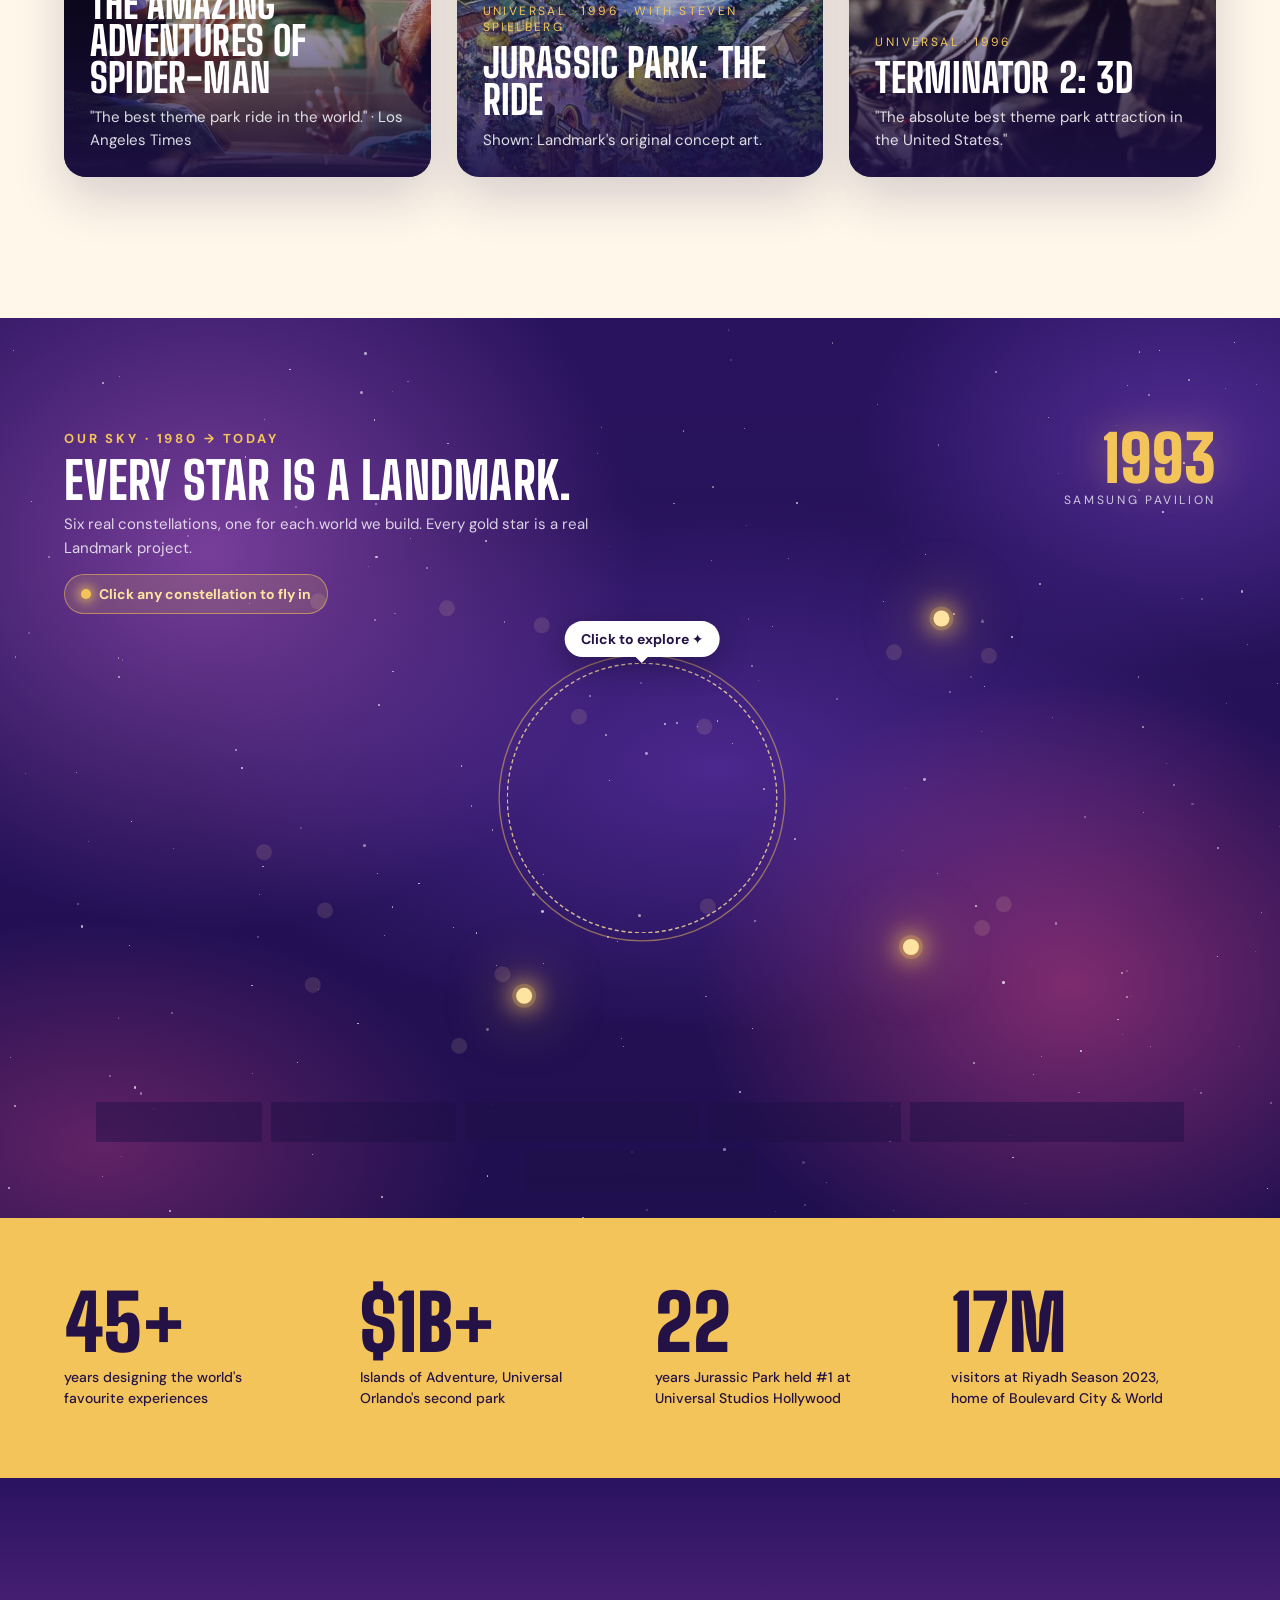
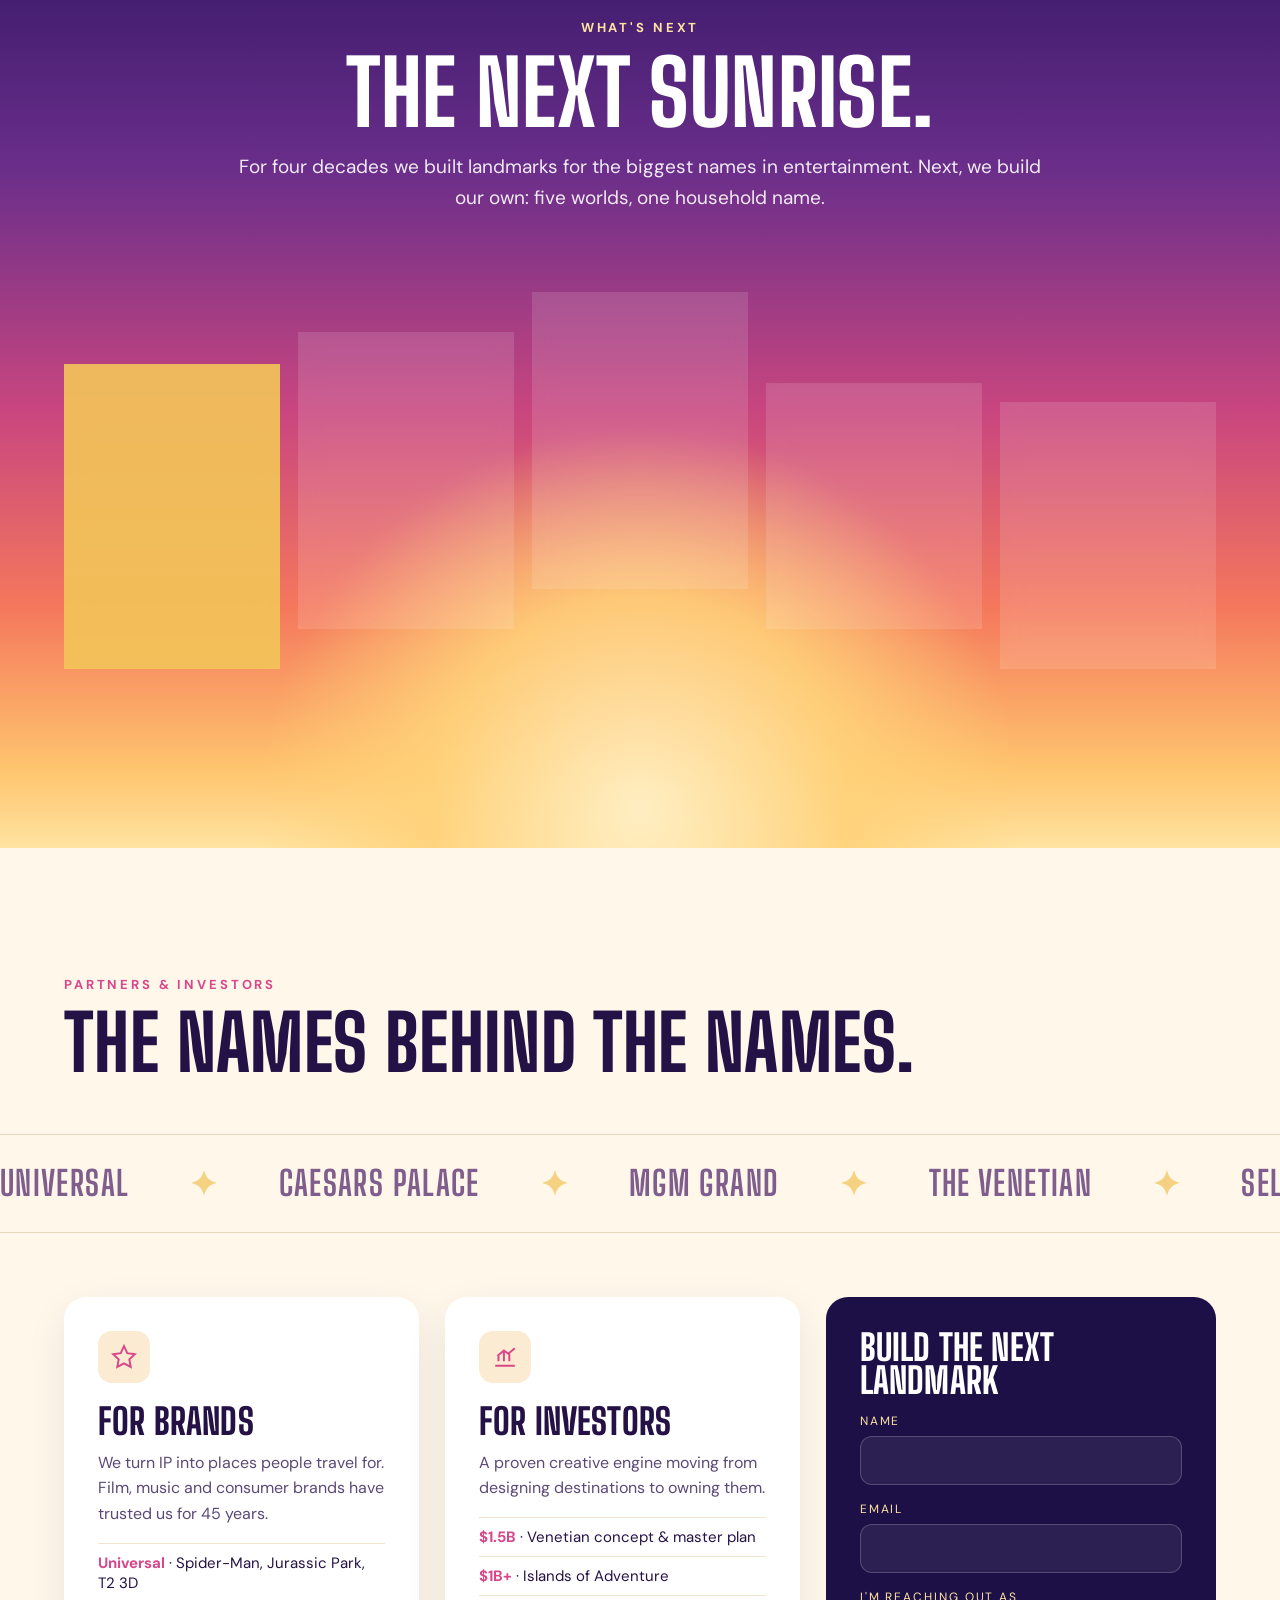
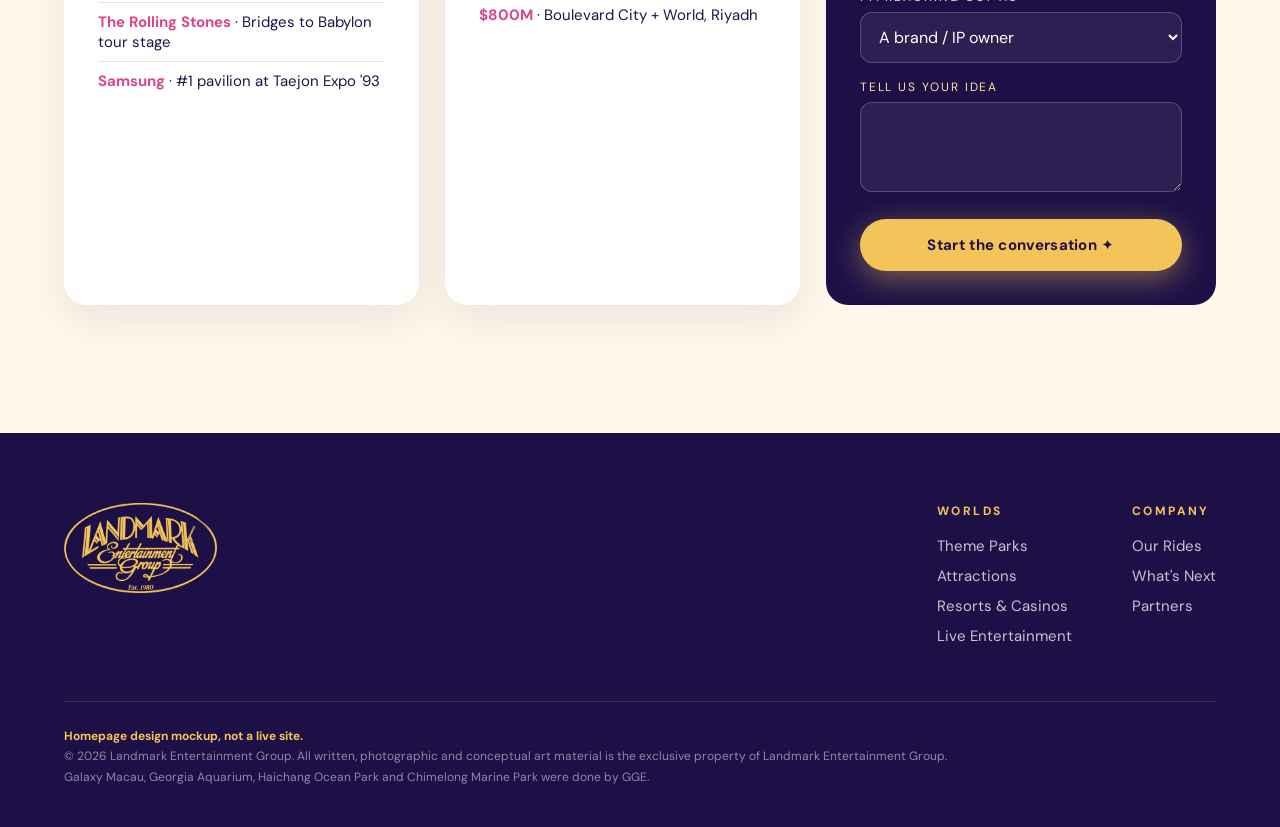
==== commit 1fcf903d: "Make constellations and stars obviously clickable" ====
--- a/index.html
+++ b/index.html
@@ -197,6 +197,33 @@
 .card .nav2{display:flex;justify-content:space-between;margin-top:24px;gap:10px}
 .card .nav2 button{padding:11px 18px;border-radius:999px;border:1px solid rgba(255,255,255,.3);font-size:13px;font-weight:700}
 .card .nav2 button:hover{border-color:var(--gold);color:var(--gold)}
+
+/* ---- clickability cues ---- */
+.hit{position:absolute;border-radius:40px;cursor:pointer;z-index:1}
+.sky[data-level="1"] .con.focus .hit,.sky[data-level="2"] .hit{pointer-events:none}
+.world svg.lines line.hot{opacity:1!important;stroke:var(--gold-soft)}
+.con.hot .con-lbl b{color:var(--gold-soft)}
+.con.hot .star.pro .dot{box-shadow:0 0 0 6px rgba(242,196,90,.3),0 0 30px 10px rgba(242,196,90,.9),0 0 80px 20px rgba(242,196,90,.45)}
+.con-lbl em{display:inline-block;margin-top:10px;padding:6px 14px;border-radius:999px;background:var(--gold);color:var(--ink);font-style:normal;font-size:12px;font-weight:700;letter-spacing:.08em;box-shadow:0 4px 18px rgba(242,196,90,.5);transition:transform .2s}
+.con.hot .con-lbl em{transform:scale(1.08)}
+.coach{position:absolute;z-index:1;pointer-events:none;transition:opacity .5s}
+.coach .ring2{position:absolute;inset:0;border-radius:50%;border:2px dashed rgba(255,227,161,.8);animation:spin 18s linear infinite}
+.coach .ring2:after{content:"";position:absolute;inset:-14px;border-radius:50%;border:2px solid rgba(242,196,90,.5);animation:ping 2s ease-out infinite}
+@keyframes spin{to{transform:rotate(360deg)}}
+@keyframes ping{0%{opacity:.9;transform:scale(.9)}100%{opacity:0;transform:scale(1.15)}}
+.coach .tag{position:absolute;left:50%;top:-8px;white-space:nowrap;background:#fff;color:var(--ink);font-weight:700;font-size:14px;padding:9px 16px;border-radius:999px;box-shadow:0 8px 30px rgba(0,0,0,.3);
+  transform:translate(-50%,-100%) scale(calc(1 / var(--z)));transform-origin:50% 100%;animation:bob 1.6s ease-in-out infinite}
+.coach .tag:after{content:"";position:absolute;left:50%;bottom:-6px;margin-left:-6px;border:6px solid transparent;border-bottom:0;border-top-color:#fff}
+@keyframes bob{50%{margin-top:-8px}}
+.sky.used .coach,.sky[data-level="1"] .coach,.sky[data-level="2"] .coach{opacity:0}
+.star .lbl{pointer-events:none}
+.sky[data-level="1"] .con.focus .star.pro .lbl{pointer-events:auto;cursor:pointer}
+.star .lbl i{display:inline-block;margin-left:8px;padding:2px 9px;border-radius:999px;background:var(--gold);color:var(--ink);font-style:normal;font-size:11px;font-weight:700;letter-spacing:.06em;vertical-align:1px}
+.star.pro:hover .lbl i{background:#fff}
+.sky[data-level="1"] .con.focus .star.pro.lit .ring{animation-duration:1.6s}
+.tip{display:inline-flex;align-items:center;gap:8px;margin-top:18px;padding:10px 16px;border-radius:999px;background:rgba(242,196,90,.16);border:1px solid rgba(242,196,90,.55);color:var(--gold-soft);font-size:14px;font-weight:700}
+.tip b{width:10px;height:10px;border-radius:50%;background:var(--gold);box-shadow:0 0 12px 3px rgba(242,196,90,.8);animation:tw 1.4s ease-in-out infinite}
+.sky-head .tip{margin-top:14px}
 @media (max-width:900px){
   .card{left:16px;right:16px;width:auto;top:auto;bottom:16px;transform:translateY(30px);max-height:52%;background:rgba(29,16,70,.88);backdrop-filter:blur(10px);padding:20px;border-radius:18px}
   .card.open{transform:none}.card h3{font-size:40px}
@@ -364,10 +391,10 @@
   <div class="sky-head">
     <div class="eyebrow">Our Sky · 1980 → today</div>
     <h2>Every star is a landmark.</h2>
-    <p>Six real constellations, one for each world we build. Click a constellation to fly in, then click a star to look inside.</p>
+    <p>Six real constellations, one for each world we build. Every gold star is a real Landmark project.</p><div class="tip"><b></b>Click any constellation to fly in</div>
   </div>
   <div class="year" aria-live="polite"><b id="yr">1980</b><span id="yrl">Landmark is founded</span></div>
-  <div class="why" id="why"><div class="eyebrow" id="whyE"></div><h3 id="whyH"></h3><p id="whyP"></p></div>
+  <div class="why" id="why"><div class="eyebrow" id="whyE"></div><h3 id="whyH"></h3><p id="whyP"></p><div class="tip"><b></b>Tap a gold star to look inside</div></div>
   <div class="crumb" id="crumb"></div>
   <div class="chips" id="chips"></div>
   <button class="back" id="back">← <span id="backT">Back to the sky</span></button>
@@ -550,14 +577,25 @@
   c.stars.forEach(function(s,i){
     var p=c.pro.filter(function(q){return q.s===i})[0];
     var st=document.createElement('div');st.className='star '+(p?'pro':'filler');st.style.left=s[0]+'px';st.style.top=s[1]+'px';
-    if(p){st.innerHTML='<button aria-label="'+p.name+(p.year?', '+p.year:'')+'"></button><span class="ring"></span><span class="dot"></span><span class="lbl">'+p.name+'<small>'+(p.year||p.where)+'</small></span>';
-      st.querySelector('button').addEventListener('click',function(e){e.stopPropagation();openStar(p);});p.el=st;}
+    if(p){st.innerHTML='<button aria-label="'+p.name+(p.year?', '+p.year:'')+'"></button><span class="ring"></span><span class="dot"></span><span class="lbl">'+p.name+'<i>View ›</i><small>'+(p.year||p.where)+'</small></span>';
+      st.querySelector('button').addEventListener('click',function(e){e.stopPropagation();openStar(p);});
+      st.querySelector('.lbl').addEventListener('click',function(e){e.stopPropagation();openStar(p);});p.el=st;}
     else st.innerHTML='<span class="dot"></span>';
     g.appendChild(st);
   });
   var lb=document.createElement('div');lb.className='con-lbl';lb.style.left=c.lbl[0]+'px';lb.style.top=c.lbl[1]+'px';
-  lb.innerHTML='<b>'+c.name+'</b><span>'+c.disc+'</span>';lb.addEventListener('click',function(e){e.stopPropagation();openCon(c);});
-  g.appendChild(lb);world.appendChild(g);
+  lb.innerHTML='<b>'+c.name+'</b><span>'+c.disc+'</span><em>Explore ›</em>';lb.addEventListener('click',function(e){e.stopPropagation();openCon(c);});
+  g.appendChild(lb);
+  var xs=c.stars.map(function(q){return q[0]}),ys=c.stars.map(function(q){return q[1]}).concat([c.lbl[1]+50]),pad=36;
+  var hb=document.createElement('div');hb.className='hit';hb.setAttribute('aria-hidden','true');
+  hb.style.cssText='left:'+(Math.min.apply(0,xs)-pad)+'px;top:'+(Math.min.apply(0,ys)-pad)+'px;width:'+(Math.max.apply(0,xs)-Math.min.apply(0,xs)+pad*2)+'px;height:'+(Math.max.apply(0,ys)-Math.min.apply(0,ys)+pad*2)+'px';
+  hb.addEventListener('click',function(e){e.stopPropagation();openCon(c);});
+  function hot(on){g.classList.toggle('hot',on);lines.querySelectorAll('line[data-con="'+c.id+'"]').forEach(function(l){l.classList.toggle('hot',on)});}
+  [hb,lb].forEach(function(el){el.addEventListener('mouseenter',function(){if(!(state.level&&state.con===c))hot(true)});el.addEventListener('mouseleave',function(){hot(false)});});
+  c.hot=hot;g.insertBefore(hb,g.firstChild);
+  if(c.id==='orion'){var co=document.createElement('div');co.className='coach';var R=200;co.style.cssText='left:'+(808-R)+'px;top:'+(440-R)+'px;width:'+R*2+'px;height:'+R*2+'px';
+    co.innerHTML='<div class="ring2"></div><div class="tag">Click to explore ✦</div>';g.appendChild(co);}
+  world.appendChild(g);
 });
 /* chips = legend */
 var chips=document.getElementById('chips');
@@ -569,7 +607,7 @@
 dust(document.getElementById('dust1'),260,1.6);dust(document.getElementById('dust2'),70,2.6);
 
 /* camera */
-var CB=[180,130,1430,870],TOP=0;
+var CB=[180,130,1430,905],TOP=0;
 function measure(){W=stage.clientWidth;H=stage.clientHeight;
   TOP=W>900?270:250;var avH=H-TOP-(W>900?105:100),avW=W-60;
   Z0=Math.min(avW/(CB[2]-CB[0]),avH/(CB[3]-CB[1]));world.style.setProperty('--z0',Z0);}
@@ -580,7 +618,7 @@
   return[Math.min.apply(0,xs),Math.min.apply(0,ys),Math.max.apply(0,xs),Math.max.apply(0,ys)];}
 
 function setLevel(l){state.level=l;sky.dataset.level=l;}
-function openCon(c){closeScope();state.con=c;setLevel(1);
+function openCon(c){closeScope();state.con=c;setLevel(1);sky.classList.add('used');CONS.forEach(function(o){o.hot&&o.hot(false)});
   CONS.forEach(function(o){o.el.classList.toggle('focus',o===c);});
   [].forEach.call(chips.children,function(b){b.classList.toggle('active',b.dataset.con===c.id);});
   var b=bbox(c),bw=b[2]-b[0]+120,bh=b[3]-b[1]+120,wide=W>900;
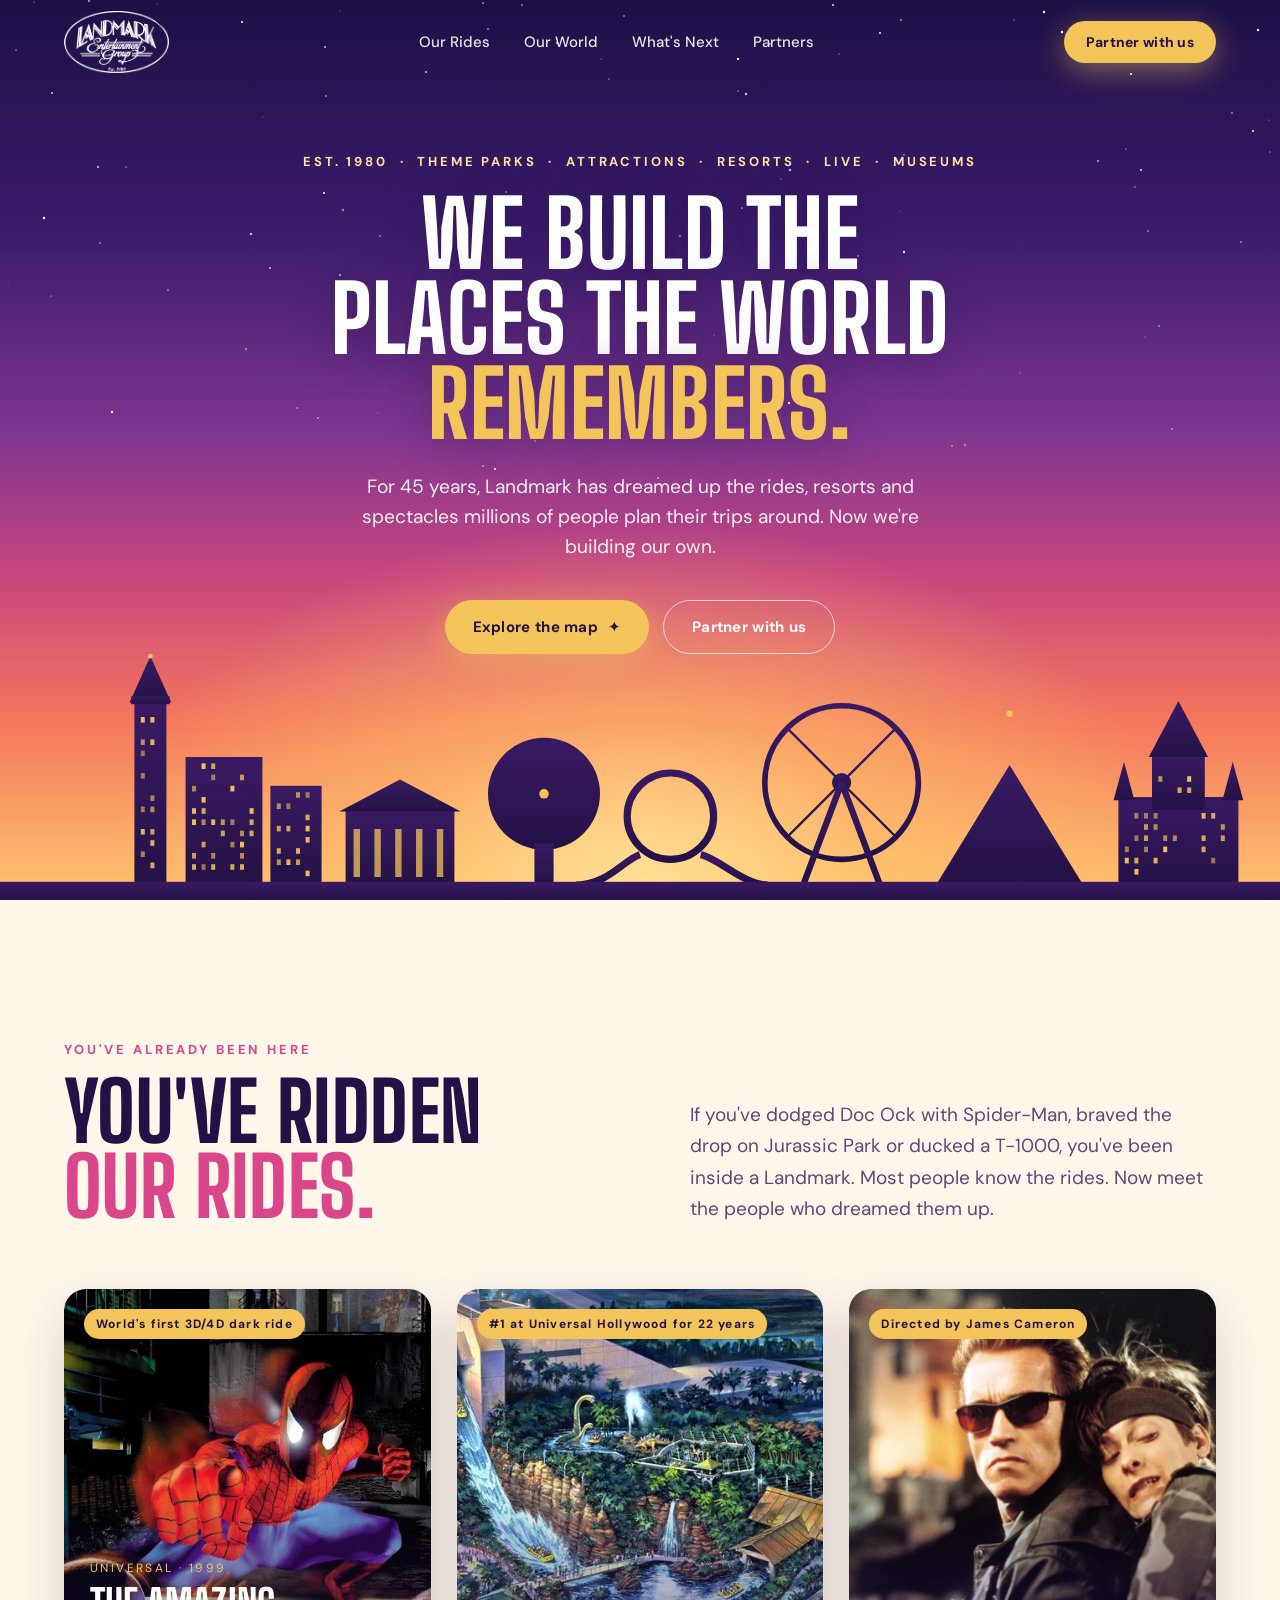
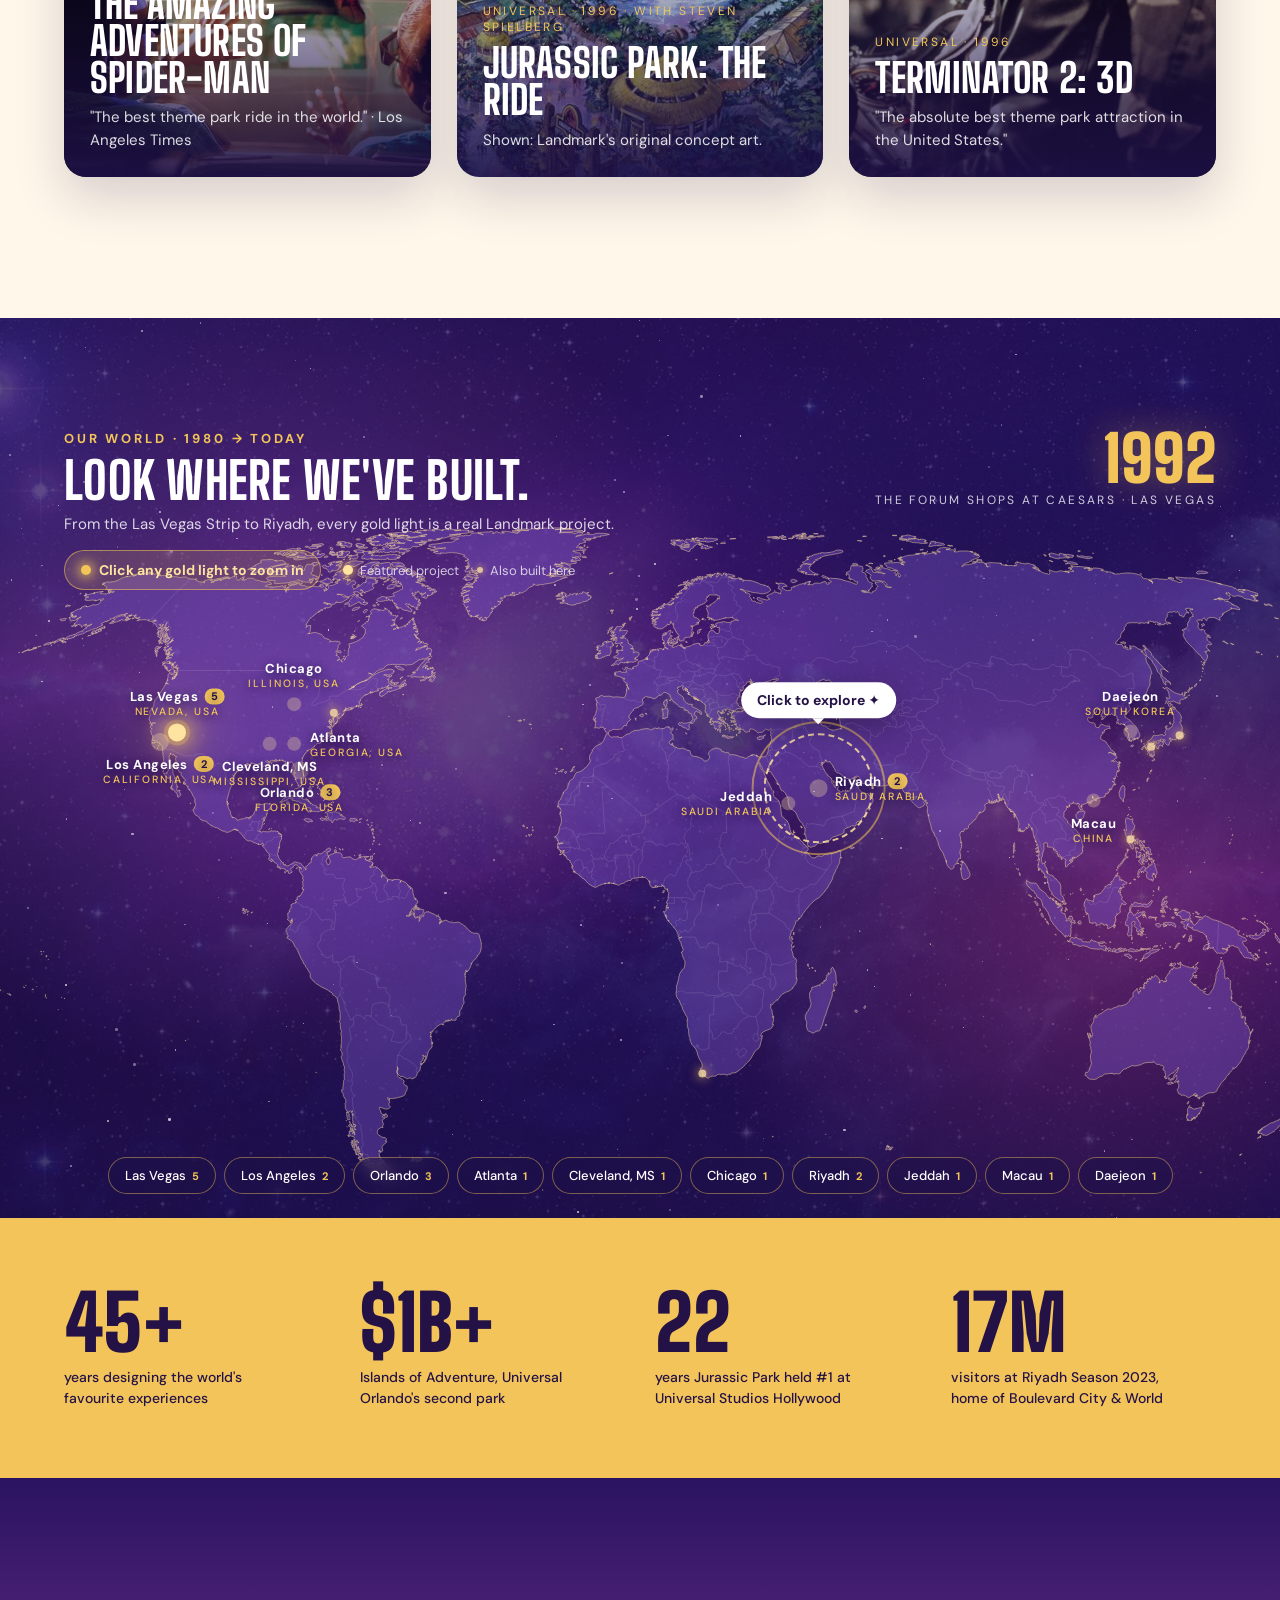
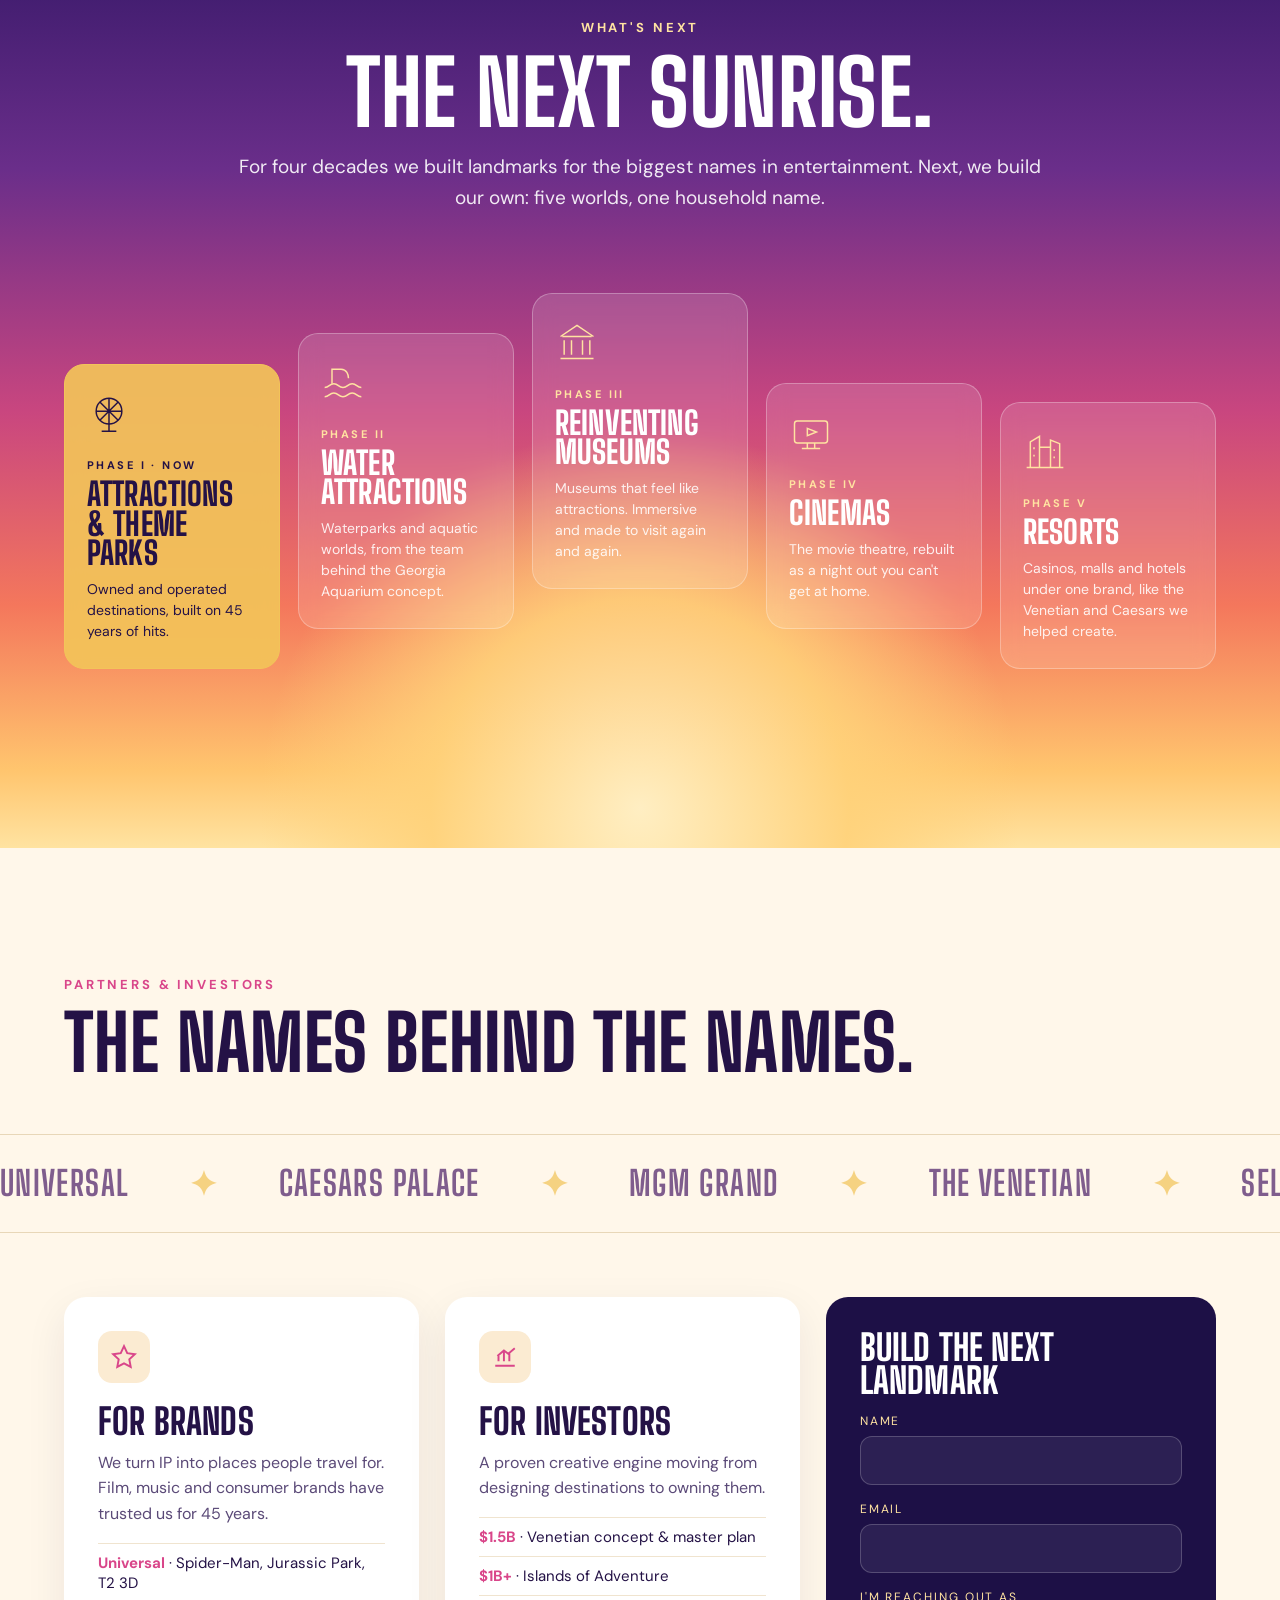
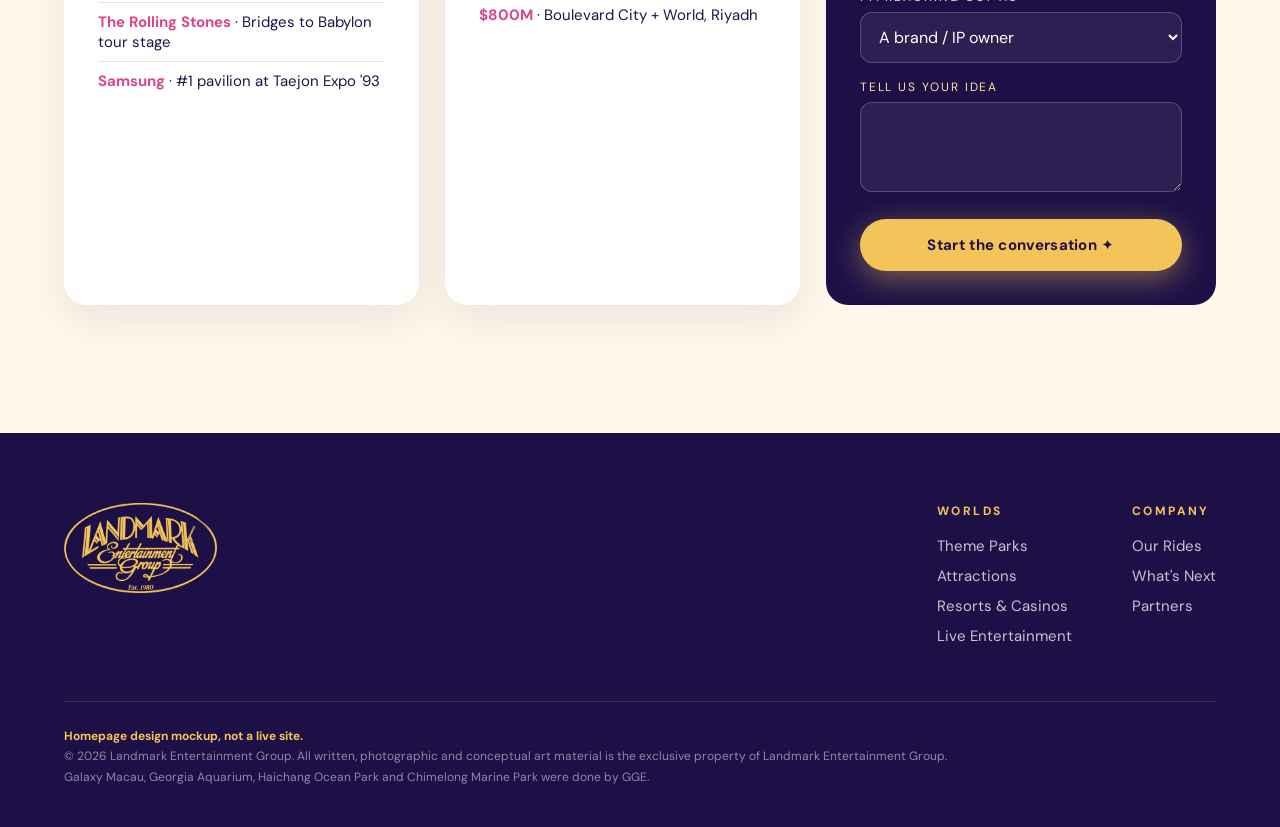
==== commit 92620846: "Replace constellation sky with interactive world map of Landmark projects" ====
--- a/index.html
+++ b/index.html
@@ -89,86 +89,115 @@
 .ride .badge{position:absolute;z-index:1;top:20px;left:20px;background:var(--gold);color:var(--ink);font-weight:700;font-size:12px;letter-spacing:.1em;padding:7px 12px;border-radius:999px}
 @media (max-width:900px){.been .head{grid-template-columns:1fr}.rides{grid-template-columns:1fr}.ride{aspect-ratio:4/3}}
 
-/* ============ THE SKY — interactive constellation ============ */
+/* ============ OUR WORLD — interactive map ============
+   Earth seen from space (their original nebula backdrop), with Landmark's work as gold city lights. */
 .sky{position:relative;height:100vh;height:100svh;min-height:680px;overflow:hidden;color:#fff;background:#221052;user-select:none}
 .sky .layer{position:absolute;inset:-10%;pointer-events:none;will-change:transform;transition:transform 1.5s var(--ease)}
-.nebula{background:
-  radial-gradient(40% 50% at 22% 30%,rgba(146,77,174,.75),transparent 70%),
-  radial-gradient(35% 40% at 78% 70%,rgba(217,70,138,.5),transparent 70%),
-  radial-gradient(50% 35% at 55% 50%,rgba(95,52,170,.65),transparent 70%),
-  radial-gradient(30% 30% at 85% 20%,rgba(120,70,200,.5),transparent 70%),
-  radial-gradient(35% 30% at 15% 85%,rgba(217,70,138,.35),transparent 70%),
-  linear-gradient(180deg,#2A1360,#1F0F4E)}
+.nebula{background:url(img/nebula.webp) center/cover;opacity:.55;filter:saturate(1.15)}
+.tint{background:
+  radial-gradient(45% 55% at 25% 40%,rgba(146,77,174,.45),transparent 70%),
+  radial-gradient(40% 45% at 80% 65%,rgba(217,70,138,.3),transparent 70%),
+  linear-gradient(180deg,rgba(42,19,96,.55),rgba(31,15,78,.7))}
 .dust i{position:absolute;border-radius:50%;background:#fff}
-.stage{position:absolute;inset:0}
-.world{position:absolute;left:0;top:0;width:1600px;height:900px;transform-origin:0 0;
+.stage{position:absolute;inset:0;cursor:grab}
+.stage.pointy{cursor:pointer}
+.world{position:absolute;left:0;top:0;width:1600px;height:820px;transform-origin:0 0;
   transform:translate(var(--tx),var(--ty)) scale(var(--z));
   transition:--z 1.5s var(--ease),--tx 1.5s var(--ease),--ty 1.5s var(--ease)}
-.world svg.lines{position:absolute;inset:0;overflow:visible}
-.world svg.lines line{stroke:var(--gold);stroke-width:calc(1.3px * var(--z0) / var(--z));vector-effect:non-scaling-stroke;opacity:0;transition:opacity 1.2s}
-.con.on svg line,.world svg.lines line.on{opacity:.45}
-.star{position:absolute;width:0;height:0}
-.star .dot,.star .ring{pointer-events:none}
-.star .dot{position:absolute;left:0;top:0;width:10px;height:10px;border-radius:50%;background:#fff;
-  transform:translate(-50%,-50%) scale(calc((.55 + .45 * var(--z) / var(--z0)) / var(--z)));transition:opacity 1s,background .4s,box-shadow .4s}
-.star.filler .dot{width:6px;height:6px;opacity:0;box-shadow:0 0 10px rgba(255,255,255,.6)}
-.star.filler.on .dot{opacity:.85}
-.star.pro{z-index:2}
-.star.pro button{position:absolute;left:0;top:0;width:44px;height:44px;border-radius:50%;
-  transform:translate(-50%,-50%) scale(calc((.55 + .45 * var(--z) / var(--z0)) / var(--z)))}
-.star.pro .dot{width:16px;height:16px;background:rgba(255,227,161,.25);box-shadow:none;opacity:.5}
-.star.pro.lit .dot{opacity:1;background:var(--gold-soft);box-shadow:0 0 0 4px rgba(242,196,90,.25),0 0 22px 6px rgba(242,196,90,.75),0 0 60px 14px rgba(242,196,90,.35)}
-.star.pro .ring{position:absolute;left:0;top:0;width:34px;height:34px;border-radius:50%;border:1px solid rgba(242,196,90,.7);opacity:0;
-  transform:translate(-50%,-50%) scale(calc((.55 + .45 * var(--z) / var(--z0)) / var(--z)))}
-.star.pro.lit .ring{animation:pulse 2.8s ease-out infinite}
-@keyframes pulse{0%{opacity:.8;width:18px;height:18px}100%{opacity:0;width:58px;height:58px}}
-.star.pro:hover .dot,.star.pro button:focus-visible+.dot{background:#fff}
-.star .lbl{position:absolute;left:0;top:0;white-space:nowrap;font-size:13px;font-weight:700;letter-spacing:.06em;color:#fff;pointer-events:none;
-  transform:translate(16px,-50%) scale(calc(1 / var(--z)));transform-origin:0 50%;opacity:0;transition:opacity .4s;text-shadow:0 2px 10px rgba(29,16,70,.9)}
-.star .lbl small{display:block;font-weight:500;font-size:11px;letter-spacing:.16em;color:var(--gold);text-transform:uppercase}
-.sky[data-level="1"] .con.focus .star.pro .lbl,.star.pro:hover .lbl{opacity:1}
-.con-lbl{position:absolute;left:0;top:0;white-space:nowrap;text-align:center;pointer-events:auto;cursor:pointer;
-  transform:translate(-50%,0) scale(calc(1 / var(--z)));transform-origin:50% 0;transition:opacity .5s;opacity:0}
-.con.on .con-lbl{opacity:1}
-.con-lbl b{display:block;font-family:var(--display);font-weight:800;font-size:26px;letter-spacing:.06em;text-transform:uppercase;color:#fff}
-.con-lbl span{display:block;font-size:11px;letter-spacing:.24em;text-transform:uppercase;color:var(--gold)}
-.con-lbl:hover b{color:var(--gold-soft)}
-.sky[data-level="1"] .con:not(.focus){opacity:.35}
-.sky[data-level="2"] .con-lbl,.sky[data-level="1"] .con.focus .con-lbl{opacity:0;pointer-events:none}
-.con{transition:opacity .8s}
-.world svg.lines{transition:opacity .8s}.sky[data-level="2"] .world svg.lines,.sky[data-level="2"] .con{opacity:.18}
-.sky[data-level="1"] .year{opacity:0}
+.world svg.map{position:absolute;left:0;top:0;overflow:visible;pointer-events:none}
+.map .land{fill:#7B55C4;fill-opacity:.42;stroke:rgba(255,227,161,.55);stroke-width:calc(.9px * var(--z0) / var(--z));stroke-linejoin:round}
+.map .borders{fill:none;stroke:rgba(255,255,255,.2);stroke-width:calc(.6px * var(--z0) / var(--z))}
+.map .spokes line{stroke:var(--gold);stroke-width:calc(1.4px / var(--z));stroke-dasharray:calc(5px / var(--z)) calc(5px / var(--z));opacity:0;transition:opacity .6s .5s}
+.map .spokes line.on{opacity:.75}
+
+/* anything pinned to the map keeps a constant on-screen size */
+.pt{position:absolute;width:0;height:0}
+.pt>*{position:absolute;left:0;top:0;transform-origin:0 0}
+.pt .dot{width:14px;height:14px;border-radius:50%;transform:scale(calc(1 / var(--z))) translate(-50%,-50%);background:rgba(255,227,161,.3);transition:background .4s,box-shadow .4s,opacity .5s;pointer-events:none}
+.pt .ring{width:18px;height:18px;border-radius:50%;border:1.5px solid rgba(242,196,90,.8);transform:scale(calc(1 / var(--z))) translate(-50%,-50%);opacity:0;pointer-events:none}
+.pt.lit .dot{background:var(--gold-soft);box-shadow:0 0 0 4px rgba(242,196,90,.28),0 0 22px 6px rgba(242,196,90,.8),0 0 60px 16px rgba(242,196,90,.35)}
+.pt.lit .ring{animation:pulse 2.6s ease-out infinite}
+@keyframes pulse{0%{opacity:.9;width:16px;height:16px}100%{opacity:0;width:64px;height:64px}}
+.pt .lbl{white-space:nowrap;font-size:13px;font-weight:700;letter-spacing:.04em;color:#fff;text-shadow:0 2px 10px rgba(29,16,70,.95);pointer-events:none;transition:opacity .4s}
+.pt .lbl small{display:block;font-weight:500;font-size:10.5px;letter-spacing:.18em;color:var(--gold);text-transform:uppercase}
+.pt .lbl .n{display:inline-block;margin-left:6px;min-width:20px;padding:1px 6px;border-radius:999px;background:var(--gold);color:var(--ink);font-size:11px;text-align:center;vertical-align:1px}
+.pt .lbl.r{transform:scale(calc(1 / var(--z))) translate(16px,-50%)}
+.pt .lbl.l{transform:scale(calc(1 / var(--z))) translate(calc(-100% - 16px),-50%);text-align:right}
+.pt .lbl.t{transform:scale(calc(1 / var(--z))) translate(-50%,calc(-100% - 14px));text-align:center}
+.pt .lbl.b{transform:scale(calc(1 / var(--z))) translate(-50%,14px);text-align:center}
+.hub{z-index:3;transition:opacity .5s}
+.sky:not([data-level="0"]):not([data-level="r"]) .hub.hide{opacity:0}
+.hub.hot .dot{background:#fff}
+.hub.hot .lbl{color:var(--gold-soft)}
+.hub.big .dot{width:18px;height:18px}
+.sky[data-level="1"] .hub.focus .dot{opacity:.9;width:10px;height:10px}
+.sky[data-level="1"] .hub.focus .lbl,.sky[data-level="2"] .hub .lbl{opacity:0}
+.sky[data-level="1"] .hub:not(.focus) .lbl{opacity:.6}
+.sky[data-level="2"] .hub .dot{opacity:.2}
+.minor{z-index:2}
+.minor .dot{width:8px;height:8px;background:rgba(255,227,161,.8);box-shadow:0 0 10px 2px rgba(242,196,90,.5)}
+.minor .lbl{opacity:0;font-size:12px}
+.minor.hot .lbl{opacity:1}
+.sky[data-level="2"] .minor{opacity:0}
+.pin{z-index:4;opacity:0;pointer-events:none;transition:opacity .5s .4s}
+.sky[data-level="1"] .pin.show,.sky[data-level="2"] .pin.show{opacity:1;pointer-events:auto}
+.pin .dot{width:18px;height:18px}
+.pin button{width:48px;height:48px;border-radius:50%;transform:scale(calc(1 / var(--z))) translate(-50%,-50%)}
+.pin .lbl{pointer-events:auto;cursor:pointer}
+.pin .lbl i{display:inline-block;margin-left:8px;padding:2px 9px;border-radius:999px;background:var(--gold);color:var(--ink);font-style:normal;font-size:11px;font-weight:700;letter-spacing:.06em;vertical-align:1px}
+.pin:hover .dot{background:#fff}.pin:hover .lbl i{background:#fff}
+.sky[data-level="2"] .pin{opacity:0!important;pointer-events:none!important}
+.hubbtn{position:absolute;width:1px;height:1px;opacity:0}
+.hubbtn:focus-visible{opacity:1;width:auto;height:auto;left:16px;top:16px;z-index:20;background:var(--gold);color:var(--ink);padding:8px 12px;border-radius:8px}
+
+.coach{position:absolute;z-index:1;pointer-events:none;transition:opacity .5s}
+.coach .ring2{position:absolute;left:0;top:0;width:110px;height:110px;border-radius:50%;border:2px dashed rgba(255,227,161,.85);transform:scale(calc(1 / var(--z))) translate(-50%,-50%);transform-origin:0 0}
+.coach .ring2:after{content:"";position:absolute;inset:-14px;border-radius:50%;border:2px solid rgba(242,196,90,.55);animation:ping 2s ease-out infinite}
+@keyframes ping{0%{opacity:.9;transform:scale(.85)}100%{opacity:0;transform:scale(1.2)}}
+.coach .tag{position:absolute;left:0;top:0;white-space:nowrap;background:#fff;color:var(--ink);font-weight:700;font-size:14px;padding:9px 16px;border-radius:999px;box-shadow:0 8px 30px rgba(0,0,0,.3);
+  transform:scale(calc(1 / var(--z))) translate(-50%,calc(-100% - 70px));transform-origin:0 0;animation:bob 1.6s ease-in-out infinite}
+.coach .tag:after{content:"";position:absolute;left:50%;bottom:-6px;margin-left:-6px;border:6px solid transparent;border-bottom:0;border-top-color:#fff}
+@keyframes bob{50%{margin-top:-8px}}
+.sky.used .coach{opacity:0}
 
 .sky-head{position:absolute;z-index:5;left:clamp(20px,5vw,64px);top:112px;max-width:760px;transition:opacity .5s,transform .5s}
 .sky-head .eyebrow{color:var(--gold)}
 .sky-head h2{font-size:clamp(36px,4vw,60px);margin-top:10px}
-.sky-head p{margin-top:8px;max-width:560px;font-size:15px;line-height:1.6;color:rgba(255,255,255,.8)}
-.sky[data-level="1"] .sky-head,.sky[data-level="2"] .sky-head{opacity:0;transform:translateY(-10px);pointer-events:none}
-.year{position:absolute;z-index:5;right:clamp(20px,5vw,64px);top:112px;text-align:right;transition:opacity .5s}
+.sky-head p{margin-top:8px;max-width:560px;font-size:15px;line-height:1.6;color:rgba(255,255,255,.82)}
+.sky:not([data-level="0"]) .sky-head{opacity:0;transform:translateY(-10px);pointer-events:none}
+.year{position:absolute;z-index:5;right:clamp(20px,5vw,64px);top:112px;text-align:right;transition:opacity .5s;max-width:420px}
 .year b{display:block;font-family:var(--display);font-weight:900;font-size:clamp(48px,5vw,80px);line-height:.9;color:var(--gold);text-shadow:0 0 40px rgba(242,196,90,.4)}
-.year span{font-size:12px;letter-spacing:.22em;text-transform:uppercase;color:rgba(255,255,255,.75)}
-.sky[data-level="2"] .year{opacity:0}
-.why{position:absolute;z-index:5;left:clamp(20px,5vw,64px);top:118px;max-width:460px;opacity:0;transform:translateY(10px);transition:opacity .5s .3s,transform .5s .3s;pointer-events:none}
+.year span{font-size:12px;letter-spacing:.2em;text-transform:uppercase;color:rgba(255,255,255,.78);line-height:1.6}
+.sky:not([data-level="0"]) .year{opacity:0}
+.why{position:absolute;z-index:5;left:clamp(20px,5vw,64px);top:112px;max-width:440px;opacity:0;transform:translateY(10px);transition:opacity .5s .3s,transform .5s .3s;pointer-events:none}
 .sky[data-level="1"] .why{opacity:1;transform:none}
 .why .eyebrow{color:var(--gold)}
-.why h3{font-size:clamp(44px,5vw,72px);margin-top:10px}
-.why p{margin-top:12px;font-size:16px;line-height:1.6;color:rgba(255,255,255,.85)}
-.chips{position:absolute;z-index:6;left:0;right:0;bottom:28px;display:flex;justify-content:center;gap:10px;flex-wrap:wrap;padding:0 16px;transition:opacity .4s}
-.chips button{padding:10px 18px;border-radius:999px;border:1px solid rgba(242,196,90,.45);background:rgba(29,16,70,.45);backdrop-filter:blur(8px);font-size:13px;font-weight:500;color:#fff;transition:background .2s,border-color .2s}
+.why h3{font-size:clamp(44px,5vw,76px);margin-top:10px}
+.why p{margin-top:12px;font-size:16px;line-height:1.6;color:rgba(255,255,255,.88)}
+.tip{display:inline-flex;align-items:center;gap:8px;margin-top:16px;padding:10px 16px;border-radius:999px;background:rgba(242,196,90,.16);border:1px solid rgba(242,196,90,.55);color:var(--gold-soft);font-size:14px;font-weight:700}
+.tip b{width:10px;height:10px;border-radius:50%;background:var(--gold);box-shadow:0 0 12px 3px rgba(242,196,90,.8);animation:tw 1.4s ease-in-out infinite}
+.tiprow{display:flex;align-items:center;gap:22px;flex-wrap:wrap;margin-top:14px}.tiprow .tip{margin-top:0}
+.legend{display:flex;gap:18px;font-size:13px;color:rgba(255,255,255,.75)}
+.legend span{display:inline-flex;align-items:center;gap:7px}
+.legend i{width:10px;height:10px;border-radius:50%;background:var(--gold-soft);box-shadow:0 0 10px 2px rgba(242,196,90,.8)}
+.legend i.s{width:6px;height:6px;background:rgba(255,227,161,.8);box-shadow:0 0 6px 1px rgba(242,196,90,.5)}
+.chips{position:absolute;z-index:6;left:0;right:0;bottom:24px;display:flex;justify-content:center;gap:8px;flex-wrap:wrap;padding:0 16px;transition:opacity .4s}
+.chips button{padding:9px 16px;border-radius:999px;border:1px solid rgba(242,196,90,.45);background:rgba(29,16,70,.5);backdrop-filter:blur(8px);font-size:13px;font-weight:500;color:#fff;transition:background .2s,border-color .2s}
 .chips button:hover,.chips button.active{background:var(--gold);color:var(--ink);border-color:var(--gold)}
-.chips button i{font-style:normal;color:var(--gold);margin-right:6px;font-size:11px;letter-spacing:.12em}
+.chips button i{font-style:normal;color:var(--gold);margin-left:6px;font-size:11px;font-weight:700}
 .chips button:hover i,.chips button.active i{color:var(--ink)}
 .sky[data-level="2"] .chips{opacity:0;pointer-events:none}
-.back{position:absolute;z-index:12;left:clamp(20px,5vw,64px);bottom:34px;display:flex;align-items:center;gap:10px;padding:12px 20px;border-radius:999px;background:rgba(29,16,70,.6);border:1px solid rgba(242,196,90,.5);backdrop-filter:blur(8px);font-size:14px;font-weight:700;opacity:0;pointer-events:none;transition:opacity .4s}
-.sky[data-level="1"] .back,.sky[data-level="2"] .back{opacity:1;pointer-events:auto}
-.sky[data-level="1"] .back{bottom:96px}
-.crumb{position:absolute;z-index:12;left:clamp(20px,5vw,64px);top:112px;font-size:12px;letter-spacing:.2em;text-transform:uppercase;color:rgba(255,255,255,.7);opacity:0;transition:opacity .4s;white-space:nowrap}
+.back{position:absolute;z-index:12;left:clamp(20px,5vw,64px);bottom:84px;display:flex;align-items:center;gap:10px;padding:12px 20px;border-radius:999px;background:rgba(29,16,70,.65);border:1px solid rgba(242,196,90,.5);backdrop-filter:blur(8px);font-size:14px;font-weight:700;opacity:0;pointer-events:none;transition:opacity .4s}
+.sky:not([data-level="0"]) .back{opacity:1;pointer-events:auto}
+.sky[data-level="2"] .back{bottom:34px}
+.crumb{position:absolute;z-index:12;left:clamp(20px,5vw,64px);top:112px;font-size:12px;letter-spacing:.2em;text-transform:uppercase;color:rgba(255,255,255,.7);opacity:0;transition:opacity .4s;white-space:nowrap;pointer-events:none}
 .crumb b{color:var(--gold)}
 .sky[data-level="2"] .crumb{opacity:1}
-
-/* the telescope — look inside a star */
-.scope{position:absolute;z-index:10;border-radius:50%;background:#000 center/cover no-repeat;
-  clip-path:circle(0% at 50% 50%);transition:clip-path 1s var(--ease),background-image .3s;pointer-events:none}
+.regionhint{position:absolute;z-index:5;left:50%;top:112px;transform:translateX(-50%);opacity:0;transition:opacity .4s;pointer-events:none}
+.sky[data-level="r"] .regionhint{opacity:1}
+
+/* the lens — look inside a project */
+.scope{position:absolute;z-index:10;border-radius:50%;background:#000 center/cover no-repeat;clip-path:circle(0% at 50% 50%);transition:clip-path 1s var(--ease);pointer-events:none}
 .scope.open{clip-path:circle(50% at 50% 50%);pointer-events:auto}
 .scope-ring{position:absolute;z-index:11;border-radius:50%;pointer-events:none;border:2px solid var(--gold);
   box-shadow:0 0 0 10px rgba(242,196,90,.12),0 0 80px 10px rgba(242,196,90,.35),inset 0 0 60px rgba(29,16,70,.55);opacity:0;transform:scale(.2);transition:opacity .6s .2s,transform 1s var(--ease)}
@@ -180,7 +209,7 @@
 .card .eyebrow{color:var(--gold);display:flex;align-items:center;gap:10px}
 .card .eyebrow i{width:26px;height:1px;background:var(--gold)}
 .card h3{font-size:clamp(44px,4.2vw,68px);margin-top:14px}
-.facts{display:flex;gap:0;margin-top:22px;border-top:1px solid rgba(255,255,255,.18);border-bottom:1px solid rgba(255,255,255,.18)}
+.facts{display:flex;margin-top:22px;border-top:1px solid rgba(255,255,255,.18);border-bottom:1px solid rgba(255,255,255,.18)}
 .facts div{flex:1;padding:14px 0}
 .facts div+div{padding-left:18px;border-left:1px solid rgba(255,255,255,.18)}
 .facts small{display:block;font-size:11px;letter-spacing:.2em;text-transform:uppercase;color:rgba(255,255,255,.6)}
@@ -188,7 +217,7 @@
 .card ul{list-style:none;margin-top:20px}
 .card li{position:relative;padding-left:22px;font-size:15px;line-height:1.55;color:rgba(255,255,255,.88);margin-top:9px}
 .card li:before{content:"✦";position:absolute;left:0;top:0;color:var(--gold);font-size:12px}
-.card blockquote{margin-top:22px;padding:18px 20px;border-radius:14px;background:rgba(255,255,255,.07);font-size:17px;line-height:1.5;font-style:italic}
+.card blockquote{margin-top:22px;padding:18px 20px;border-radius:14px;background:rgba(255,255,255,.08);font-size:17px;line-height:1.5;font-style:italic}
 .card blockquote cite{display:block;margin-top:8px;font-style:normal;font-size:12px;letter-spacing:.16em;text-transform:uppercase;color:var(--gold)}
 .card .credit{margin-top:12px;font-size:12px;color:rgba(255,255,255,.55)}
 .thumbs{display:flex;gap:10px;margin-top:18px}
@@ -197,44 +226,20 @@
 .card .nav2{display:flex;justify-content:space-between;margin-top:24px;gap:10px}
 .card .nav2 button{padding:11px 18px;border-radius:999px;border:1px solid rgba(255,255,255,.3);font-size:13px;font-weight:700}
 .card .nav2 button:hover{border-color:var(--gold);color:var(--gold)}
-
-/* ---- clickability cues ---- */
-.hit{position:absolute;border-radius:40px;cursor:pointer;z-index:1}
-.sky[data-level="1"] .con.focus .hit,.sky[data-level="2"] .hit{pointer-events:none}
-.world svg.lines line.hot{opacity:1!important;stroke:var(--gold-soft)}
-.con.hot .con-lbl b{color:var(--gold-soft)}
-.con.hot .star.pro .dot{box-shadow:0 0 0 6px rgba(242,196,90,.3),0 0 30px 10px rgba(242,196,90,.9),0 0 80px 20px rgba(242,196,90,.45)}
-.con-lbl em{display:inline-block;margin-top:10px;padding:6px 14px;border-radius:999px;background:var(--gold);color:var(--ink);font-style:normal;font-size:12px;font-weight:700;letter-spacing:.08em;box-shadow:0 4px 18px rgba(242,196,90,.5);transition:transform .2s}
-.con.hot .con-lbl em{transform:scale(1.08)}
-.coach{position:absolute;z-index:1;pointer-events:none;transition:opacity .5s}
-.coach .ring2{position:absolute;inset:0;border-radius:50%;border:2px dashed rgba(255,227,161,.8);animation:spin 18s linear infinite}
-.coach .ring2:after{content:"";position:absolute;inset:-14px;border-radius:50%;border:2px solid rgba(242,196,90,.5);animation:ping 2s ease-out infinite}
-@keyframes spin{to{transform:rotate(360deg)}}
-@keyframes ping{0%{opacity:.9;transform:scale(.9)}100%{opacity:0;transform:scale(1.15)}}
-.coach .tag{position:absolute;left:50%;top:-8px;white-space:nowrap;background:#fff;color:var(--ink);font-weight:700;font-size:14px;padding:9px 16px;border-radius:999px;box-shadow:0 8px 30px rgba(0,0,0,.3);
-  transform:translate(-50%,-100%) scale(calc(1 / var(--z)));transform-origin:50% 100%;animation:bob 1.6s ease-in-out infinite}
-.coach .tag:after{content:"";position:absolute;left:50%;bottom:-6px;margin-left:-6px;border:6px solid transparent;border-bottom:0;border-top-color:#fff}
-@keyframes bob{50%{margin-top:-8px}}
-.sky.used .coach,.sky[data-level="1"] .coach,.sky[data-level="2"] .coach{opacity:0}
-.star .lbl{pointer-events:none}
-.sky[data-level="1"] .con.focus .star.pro .lbl{pointer-events:auto;cursor:pointer}
-.star .lbl i{display:inline-block;margin-left:8px;padding:2px 9px;border-radius:999px;background:var(--gold);color:var(--ink);font-style:normal;font-size:11px;font-weight:700;letter-spacing:.06em;vertical-align:1px}
-.star.pro:hover .lbl i{background:#fff}
-.sky[data-level="1"] .con.focus .star.pro.lit .ring{animation-duration:1.6s}
-.tip{display:inline-flex;align-items:center;gap:8px;margin-top:18px;padding:10px 16px;border-radius:999px;background:rgba(242,196,90,.16);border:1px solid rgba(242,196,90,.55);color:var(--gold-soft);font-size:14px;font-weight:700}
-.tip b{width:10px;height:10px;border-radius:50%;background:var(--gold);box-shadow:0 0 12px 3px rgba(242,196,90,.8);animation:tw 1.4s ease-in-out infinite}
-.sky-head .tip{margin-top:14px}
+.card .nav2 button[hidden]{display:none}
 @media (max-width:900px){
-  .card{left:16px;right:16px;width:auto;top:auto;bottom:16px;transform:translateY(30px);max-height:52%;background:rgba(29,16,70,.88);backdrop-filter:blur(10px);padding:20px;border-radius:18px}
+  .card{left:16px;right:16px;width:auto;top:auto;bottom:16px;transform:translateY(30px);max-height:52%;background:rgba(29,16,70,.9);backdrop-filter:blur(10px);padding:20px;border-radius:18px}
   .card.open{transform:none}.card h3{font-size:40px}
-  .sky-head{top:96px}.year{top:auto;bottom:90px}.year b{font-size:54px}
+  .sky-head{top:96px}.year{display:none}.crumb{display:none}
   .sky[data-level="2"] .back{top:96px;bottom:auto}
-  .chips{flex-wrap:nowrap;overflow-x:auto;justify-content:flex-start;scrollbar-width:none;bottom:22px}
+  .chips{flex-wrap:nowrap;overflow-x:auto;justify-content:flex-start;scrollbar-width:none;bottom:20px}
   .chips button{flex:none}
-  .sky[data-level="0"] .con-lbl{opacity:0!important;pointer-events:none}
-  .year{display:none}.crumb{display:none}
-  .sky[data-level="1"] .back{bottom:84px}
-  .why h3{font-size:40px}.why{top:100px}
+  .sky[data-level="0"] .hub .lbl{opacity:0}
+  .back{bottom:76px}
+  .why{top:100px}.why h3{font-size:42px}
+  .legend{display:none}
+  .pin .lbl.b{white-space:normal;width:118px;font-size:12px;line-height:1.25}
+  .pin .lbl i{display:none}
 }
 
 /* ============ NUMBERS — gold band ============ */
@@ -313,7 +318,7 @@
     <a href="#top" aria-label="Landmark Entertainment Group home"><img src="img/logo-white.png" alt="Landmark Entertainment Group, Est. 1980"></a>
     <ul>
       <li><a href="#been">Our Rides</a></li>
-      <li><a href="#sky">Our Sky</a></li>
+      <li><a href="#world-map">Our World</a></li>
       <li><a href="#next">What's Next</a></li>
       <li><a href="#partners">Partners</a></li>
     </ul>
@@ -330,7 +335,7 @@
     <h1>We build the places the world <em>remembers.</em></h1>
     <p class="lead">For 45 years, Landmark has dreamed up the rides, resorts and spectacles millions of people plan their trips around. Now we're building our own.</p>
     <div class="ctas">
-      <a class="btn btn-gold" href="#sky">Explore our sky <span aria-hidden="true">✦</span></a>
+      <a class="btn btn-gold" href="#world-map">Explore the map <span aria-hidden="true">✦</span></a>
       <a class="btn btn-ghost" href="#partners">Partner with us</a>
     </div>
   </div>
@@ -371,33 +376,44 @@
       <p>If you've dodged Doc Ock with Spider-Man, braved the drop on Jurassic Park or ducked a T-1000, you've been inside a Landmark. Most people know the rides. Now meet the people who dreamed them up.</p>
     </div>
     <div class="rides">
-      <a class="ride" href="#sky" data-go="spiderman"><img src="img/spidey.webp" alt="Guests in 3D glasses face Spider-Man on the ride"><span class="badge">World's first 3D/4D dark ride</span>
+      <a class="ride" href="#world-map" data-go="spiderman"><img src="img/spidey.webp" alt="Guests in 3D glasses face Spider-Man on the ride"><span class="badge">World's first 3D/4D dark ride</span>
         <div class="t"><small>Universal · 1999</small><h3>The Amazing Adventures of Spider-Man</h3><p>"The best theme park ride in the world." · Los Angeles Times</p></div></a>
-      <a class="ride" href="#sky" data-go="jurassic"><img src="img/jp.webp" alt="Concept art for Jurassic Park: The Ride"><span class="badge">#1 at Universal Hollywood for 22 years</span>
+      <a class="ride" href="#world-map" data-go="jurassic"><img src="img/jp.webp" alt="Concept art for Jurassic Park: The Ride"><span class="badge">#1 at Universal Hollywood for 22 years</span>
         <div class="t"><small>Universal · 1996 · with Steven Spielberg</small><h3>Jurassic Park: The Ride</h3><p>Shown: Landmark's original concept art.</p></div></a>
-      <a class="ride" href="#sky" data-go="t2"><img src="img/t2.webp" alt="Terminator 2: 3D"><span class="badge">Directed by James Cameron</span>
+      <a class="ride" href="#world-map" data-go="t2"><img src="img/t2.webp" alt="Terminator 2: 3D"><span class="badge">Directed by James Cameron</span>
         <div class="t"><small>Universal · 1996</small><h3>Terminator 2: 3D</h3><p>"The absolute best theme park attraction in the United States."</p></div></a>
     </div>
   </div>
 </section>
 
-<!-- THE SKY: 45 years of work as real constellations. Gold stars = Landmark projects. -->
-<section class="sky" id="sky" data-level="0" aria-label="Interactive constellation of Landmark projects">
+<!-- OUR WORLD: 45 years of work on the map. Gold lights = Landmark projects. -->
+<section class="sky" id="world-map" data-level="0" aria-label="Interactive world map of Landmark projects">
   <div class="layer nebula" id="neb"></div>
+  <div class="layer tint"></div>
   <div class="layer dust" id="dust1"></div>
   <div class="layer dust" id="dust2"></div>
-  <div class="stage" id="stage"><div class="world" id="world"><svg class="lines" id="lines" viewBox="0 0 1600 900" width="1600" height="900"></svg></div></div>
+  <div class="stage" id="stage"><div class="world" id="world">
+    <svg class="map" viewBox="0 0 1600 820" width="1600" height="820" aria-hidden="true">
+      <path class="land" d="M1541.6,545.5L1540.7,546.2L1540.4,546.5L1540.1,546.9L1539.5,547.3L1539.1,547.9L1539,548.5L1539.7,547.9L1540.4,547.4L1540.6,547.3L1540.9,547.3L1540.8,547.5L1540.7,547.6L1540.5,548.1L1540.6,548.5L1540.1,548.4L1539.6,548.5L1539,548.7L1538.5,548.8L1538.3,548.8L1538.1,548.7L1538,548.6L1538,548.3L1537.9,548.3L1537.4,548.3L1536.7,548.8L1536.3,549.3L1536.1,549.3L1535.8,549.2L1535.4,549.5L1534.9,549.7L1534.8,549.4L1534.8,549L1534.7,548.7L1534.3,548.7L1534.4,548.4L1534.5,548.2L1534.7,548L1534.8,547.8L1535,548L1535.2,548.1L1535.5,547.9L1535.8,547.9L1536.2,547.4L1536.6,547.1L1537.3,546.9L1537.9,546.7L1538.2,546.7L1538.5,546.6L1539.1,546.1L1539.5,545.9L1539.9,545.8L1540.3,545.7L1540.6,545.8L1540.8,545.7L1541.6,545.4ZM1528.3,550.5L1528,550.6L1528.3,550.2L1528.4,550.1L1528.5,550.1L1528.6,550L1528.5,550.3ZM1317,458.3L1316.8,458.4L1316.7,458.4L1316.6,458.1L1316.6,458L1316.8,457.9L1316.9,458ZM401.6,335.3L401.5,335.5L401.4,335.4L401.4,335.3L401.3,334.9L401.3,334.8L401.7,335.2L401.7,335.3ZM403.9,334.6L403.9,334.6L403.9,334.5L404.1,334.3L404.2,334.4L404.1,334.5ZM404.9,334L404.7,334.1L405,333.8L405,333.9ZM1383.3,523.8L1383.1,524.4L1382.8,524.9L1382.8,525.2L1382.7,525.6L1383.1,525.9L1383.3,526.1L1383.4,526.6L1383.8,527.3L1383.7,527.8L1383.9,528.4L1384,529.6L1383.9,530.7L1384,531.4L1383.6,533L1383.7,533.6L1383.9,534.1L1384,535.2L1384.1,536.1L1384.3,536.4L1384.9,536.7L1385.6,536.3L1386.1,535.9L1386.6,535.8L1387.3,535.5L1387.7,536.1L1387.9,536.9L1388.9,537.8L1389.5,538.4L1389.9,538.7L1390.3,539.2L1390.2,539.6L1390,540L1390.1,540.5L1390,541.1L1389.8,541.9L1390,543.1L1389.9,544L1390.1,544.9L1389.9,545.8L1389.8,546.2L1389.6,546.7L1389.8,547.4L1390,547.8L1390.3,548.4L1390.6,549.2L1391,549.3L1391.3,549.3L1391.1,550.1L1391.4,551.7L1391.5,553.1L1390.9,554.8L1390.5,555.8L1390.5,556.3L1391.1,557.6L1391.5,557.8L1391.3,558.4L1391,559.3L1391.2,560L1391.6,560.5L1392,560.8L1392.4,561.1L1392.9,561.3L1393.6,561.4L1394,561.8L1394.1,562.1L1394.7,562.2L1395,562.2L1395.3,562L1395.5,562.3L1395.6,562.5L1395.8,563.3L1396.3,564.1L1396.7,564.2L1396.9,564.6L1397.3,564.7L1397.6,564.7L1398,565L1398.7,565.7L1399.3,565.8L1399.6,566L1400.1,566.8L1400.3,567.1L1400.4,567.7L1400.1,567.8L1399.8,567.7L1399.4,568.3L1399.7,569.1L1400.1,569.6L1400.6,570.2L1401.1,571.1L1401.1,571.7L1401.2,572L1401.1,572.9L1401.6,573.4L1401.4,574.4L1401.3,575.7L1401.3,576.9L1401.4,577.3L1401.5,577.9L1401.8,577.8L1402.1,577.6L1402.4,578.2L1402.6,578.4L1402.7,578.3L1402.7,577.2L1403.1,576.5L1403.3,576.5L1403.5,576.4L1403.7,577L1403.9,577.5L1404.5,578L1405,578.5L1405.2,578.5L1405.2,578.1L1405.4,577.6L1405.6,577.5L1405.8,577.8L1405.9,578.6L1405.6,580.3L1405.2,581.7L1405.1,583.1L1405.3,583.5L1405.5,583.9L1405.8,584.4L1406,584.8L1406.3,585L1407.1,586L1407.4,586.1L1407.9,586.1L1408.4,586.6L1408.6,587L1408.8,588.5L1409,589L1409.5,589.5L1409.7,589.7L1410.1,590.1L1410.1,590.6L1410,590.9L1410.1,591.5L1410.3,592.1L1410.8,592.5L1411.1,593.3L1410.7,594.7L1410.8,595.3L1410.9,595.6L1411.2,595.9L1411.3,596.1L1410.4,597.8L1409.7,601.4L1409.1,602.5L1409.1,603.5L1409.3,605.4L1409.3,606.1L1409.1,606.9L1409.3,607.9L1408.8,609.4L1408.7,610.1L1408.3,611.1L1407.4,612.1L1406.5,613.3L1406.1,614.4L1405,616.4L1404.6,617L1404.2,617.8L1402.8,619.9L1402.4,620.7L1402.2,621.7L1401.7,622.6L1401.3,623.2L1400.7,624.4L1399.4,626.2L1397.9,627.6L1397.4,628.6L1397.1,629L1396.7,629.6L1395.9,630.2L1395.4,630.5L1395.1,630.8L1394.8,630.8L1394.8,630.9L1395,631.1L1394.8,631.2L1393.8,631.6L1393,632L1392,633L1391.5,633.5L1391,634.1L1390.7,634.3L1390.5,634.5L1390.1,635.2L1389.8,635.3L1389.4,635.5L1389.3,636.1L1388.9,636.8L1388.6,637.3L1388.4,637.6L1388.2,637.5L1388.1,637.5L1387.8,637.7L1388.1,637.7L1388.2,637.8L1387.3,638.5L1386.5,639.2L1386.2,639.7L1385.7,640.2L1385,641.5L1384.5,642.3L1384.4,642.8L1384.3,642.9L1384.2,642.9L1384.1,642.9L1383.8,643.1L1383.7,643.2L1383.7,643.5L1383.7,643.5L1383.6,643.6L1383.5,643.8L1383.2,643.8L1382.9,643.9L1381.3,645.8L1380.7,646.4L1380,647.1L1379.5,647.8L1379.1,648.6L1378.3,649.9L1377.8,650.8L1377.1,651.7L1376.7,652.4L1376.1,653.6L1375.9,654.5L1375.5,655L1375.3,655.4L1375,655.9L1374.5,656L1373.9,656.3L1373,656.9L1372.6,657.1L1371.7,657.3L1370.3,657.2L1367.4,657.4L1366.8,657.6L1365.6,658L1364.3,658.6L1362.9,659.4L1359.6,661.7L1357.8,662L1357.5,662L1357.2,661.9L1356.8,662.1L1356.7,662.3L1356.9,662.6L1356.9,662.9L1357.5,662.5L1357.6,662.6L1357.3,663.3L1357.1,663.8L1356.9,664L1356.6,664.2L1356.4,664.1L1356.5,663.8L1356.4,663.3L1356.3,662.8L1356,662.6L1355.7,662.8L1355.3,662.9L1355.3,662.3L1355.2,661.7L1354.9,661.7L1354.5,661.7L1354.3,661.4L1353.9,661.1L1354.2,660.8L1354.5,660.5L1354.8,660.3L1354.9,659.9L1354.9,659.6L1354.5,659.5L1354.2,659.5L1353.9,659.8L1353.4,660.3L1352.2,660.9L1351.9,660.6L1351.6,660.1L1351.8,660.1L1352.4,660.1L1353,659.6L1353.3,659.4L1353.8,658.8L1353.7,658.4L1353.6,658.1L1353.3,657.8L1351.4,658.7L1351.1,658.8L1350.7,659L1351.1,659.2L1351.5,659.1L1351.7,659.4L1351,659.8L1350.5,659.9L1349.9,660.1L1348.7,660.7L1347,661.9L1346.3,662.2L1345.6,662.5L1344.9,662.2L1344.5,662.1L1344.1,661.6L1343.3,661.3L1342.6,660.6L1342.1,660.3L1341.7,660.2L1341,660.4L1340.2,659.8L1339.4,659.7L1338.6,660.3L1338.2,660.3L1337.9,660.2L1337.5,659.2L1336.9,658.7L1335.4,658.5L1334.7,657.8L1334.5,656.5L1333.7,655L1333.6,654.4L1333.6,653.9L1333.8,653.5L1334.3,652.7L1334.9,651.9L1335.1,651.4L1335.2,649.9L1335.1,648.5L1334.9,648.1L1334.3,647.1L1333.8,646.4L1333.7,646L1333.7,645.8L1334.1,645.9L1334.4,645.6L1334.7,645.5L1334.7,645.9L1335,646L1335.2,645.3L1335.5,645L1335.4,644.9L1335.4,644.8L1335.1,644.6L1334.6,644.8L1334.2,645.1L1333.7,645.4L1333.4,645.6L1333,645.6L1332.8,645.7L1331.7,646.2L1331.2,646.2L1330.4,646L1330.9,645.3L1331.4,645L1331.8,644.5L1332.9,643L1333.3,641.6L1333.3,641.1L1333,639.9L1332.9,639.3L1332.8,638.5L1332.4,639L1332.2,639.4L1331.5,640L1330.8,641.4L1329.2,643.6L1328.7,643.6L1328.3,643.5L1327.4,643.8L1326.8,644.1L1326.3,644.1L1326,644.1L1325.7,644.1L1326.9,642.4L1327.3,642.4L1327.9,642.4L1328.1,642.4L1328.4,642.4L1329,641.6L1329.5,640.8L1329.6,640.2L1329.8,639.6L1330.1,639L1330.3,638.5L1331.6,636.9L1332.4,636.1L1333.3,635.5L1333.4,634.9L1333.5,634.1L1333.6,633.5L1334,633.4L1334.4,633L1334.7,631.3L1334.7,630.8L1334.5,630.3L1334.3,631L1334.1,631.6L1333.3,632.4L1332.5,633L1331.9,633.5L1331.1,634.7L1330.3,635.8L1329.7,636.1L1329.2,636.2L1328.8,636.4L1328,636.8L1327.2,637.1L1326.6,637.6L1326.1,637.8L1324.1,639.9L1323.2,640.6L1323,640.8L1322.7,641.1L1322.6,641.4L1322.7,641.6L1322.5,642.5L1322.3,642.7L1322.2,642.6L1321.8,642.1L1321.4,642.3L1321.1,642.5L1320.7,641.6L1320.5,641.4L1320.3,641L1320,640.7L1319.9,640.6L1319.6,640.7L1319.7,640.4L1320,640.2L1320.2,640.2L1320.4,640.5L1320.6,640.8L1320.8,640.8L1321,640.7L1321,639.6L1321.1,638.7L1321.1,638.4L1321.2,637.5L1321.1,637.2L1320.8,636.5L1320.4,635.7L1320.6,634.8L1320.5,634.2L1320.4,633.8L1320,633.5L1318.8,633.4L1318.6,632.4L1318.7,631.2L1318.9,631.1L1319.2,631.1L1319.5,630.7L1319.6,630.2L1318.5,629.5L1318.2,628.7L1317.8,628.4L1317.3,628.3L1316.7,628.3L1315.9,628.3L1314.4,627.1L1313.9,627.1L1312.4,627.4L1312,627.4L1310.4,625.8L1309.3,625L1308.9,624.9L1308.3,624.7L1307.8,624.9L1307.4,625.1L1306.6,625.3L1303.9,625.1L1301.4,625.4L1299.8,625.6L1298.7,625.8L1296.7,626.7L1294.4,627.7L1292.6,628.1L1290.9,628.7L1289.8,628.9L1288.5,628.9L1285.9,628.6L1284.9,628.9L1283.1,629.9L1282.6,630.2L1281.7,630.5L1279.1,631.9L1278,632.2L1277.3,632.3L1276.7,632.6L1276,633.2L1274.8,634.8L1274.1,635.6L1272.8,636.8L1272.1,637.2L1271.5,637.2L1270.7,637.6L1270.3,637.2L1269.8,637.1L1269.1,637.1L1266.3,637.6L1266.1,637L1265.6,636.9L1264.7,637L1263.4,636.8L1260.9,637L1259.6,637.2L1259,637.5L1258.2,637.3L1256.7,637.5L1256,637.9L1255.5,638.2L1254.3,639.6L1253.3,640L1252.6,640L1251.8,640.1L1249.8,641.5L1247.8,642.8L1247.2,642.9L1246.5,643.1L1245.7,643.2L1245.3,643.3L1243.6,643L1242.4,643L1241,642.8L1240,642.1L1239.1,641.8L1238.5,640.4L1237.9,639.9L1236.9,639.2L1236.6,639.3L1236.2,639.4L1235.9,639L1236,638.4L1236.1,637.9L1236.5,636.7L1237,635.2L1237.3,635.5L1237.6,635.8L1238.3,635.8L1239.1,635.2L1239.8,634.4L1240.4,633.5L1240.6,632.5L1240.9,630.8L1241.2,630.4L1241.4,630.3L1241.7,629.4L1242.6,626.7L1242.7,625.7L1242.2,623.7L1242,621.9L1241.7,621.2L1241.7,619.9L1241.8,618.1L1241.9,617.2L1242.3,615.5L1242.6,614.6L1242.7,614L1242.7,612.5L1242,611.1L1242,610.6L1242.1,610.1L1242.1,609.4L1241.6,608.1L1241.1,607L1241.1,606.5L1241.5,604.3L1241.4,603.2L1240.6,600.7L1239.5,598.4L1239.3,597.5L1239.2,597.2L1239.3,597.2L1239.4,597.3L1239.6,597.5L1239.7,597.5L1239.8,597.3L1239.9,596.9L1240,596.7L1240.1,596.8L1240.2,597.3L1240.4,598.5L1240.4,599.2L1241,599.4L1241.3,599.2L1241.6,598.9L1241.9,598L1241.6,597.6L1241.4,597.4L1241,596.8L1240.9,595.8L1240.6,594.8L1240.7,594.4L1241,594.2L1241.3,594.3L1241.6,594.9L1241.8,595.4L1241.6,596.3L1241.5,596.5L1241.4,596.7L1241.5,596.9L1241.7,597.1L1241.9,596.9L1242.2,596.4L1242.3,596.4L1242.3,597.6L1242.5,597.9L1242.8,598.3L1243.2,598L1243.5,597.8L1243.6,596.9L1243.9,596.1L1244,595.5L1243.4,593.9L1242.9,592L1242.6,591L1242.5,589.5L1242.3,589L1242.1,588.2L1242.3,587.2L1242.5,586.6L1243,585.3L1243.4,584.5L1244.6,582.9L1244.8,582.2L1244.9,581.7L1245.2,580.9L1245.3,580.3L1245.3,579.8L1245.1,578.9L1245.9,577.3L1247,575.3L1247.3,575L1247.8,574.7L1247.8,575.1L1247.4,576.5L1247.5,577.3L1247.3,578.1L1247.6,577.9L1248,577.8L1248.4,577.4L1248.7,576.9L1249.8,575.3L1250.4,574.7L1251.1,574.2L1252.5,573.7L1253.9,573L1254.7,572.3L1255.5,571.7L1256.2,571L1256.8,570.6L1259.7,568.9L1260.2,568.6L1260.7,568.6L1261.4,568.7L1262.1,568.6L1262.7,568.9L1263.1,569L1264.4,568.6L1265.1,568.2L1266.4,567.4L1266.9,567.2L1268.1,566.9L1269.4,566.6L1271.2,565.2L1272.3,565.3L1273.3,565.5L1274.1,565L1276.1,564.8L1277.2,564.4L1279.3,563.5L1279.8,563.2L1280.7,562.6L1281.6,561.7L1282.4,560.6L1283,559.7L1283.3,559.1L1283.8,558.3L1284.2,557.7L1284.5,557.4L1285.3,557L1286.6,555.8L1287,555.5L1287.2,555.1L1287,554.9L1286.7,554.8L1286.7,553.5L1286.6,552.6L1286.7,552L1286.9,551.4L1287.5,550.5L1287.8,550.1L1288.4,549.6L1288.8,549.5L1289.2,549.1L1289.8,548.7L1290.1,548.3L1290.5,547.5L1290.9,546.9L1291.1,546.9L1291.4,548.3L1291.5,549.1L1292,550L1292.3,551.3L1292.6,551.9L1292.7,552.3L1292.9,552.5L1292.9,552.2L1292.9,551.9L1293.3,550.9L1293.3,550.2L1293.4,549.9L1293.5,549.8L1293.7,549.9L1294,550.3L1294.2,550.4L1294.4,550.4L1294.5,549.8L1294.7,549.4L1294.7,549.1L1294.3,549.1L1294.2,548.7L1294,548.4L1293.7,548.1L1293.5,547.4L1293.4,547.2L1293.5,547L1293.8,547L1294,546.8L1294.2,546.4L1294.1,545.8L1294.3,545.6L1294.6,545.6L1295.1,546.6L1295.3,546.5L1295.6,546.1L1296,546L1296.3,546.1L1296.5,546.3L1297,546.6L1297.7,546.6L1298,546.7L1298.7,546.6L1299.1,546.7L1299,546.5L1298.7,546.4L1298.2,546.3L1297.7,546.3L1297.5,546.2L1297.5,545.7L1297.7,545.3L1297.8,545.2L1298.1,545.2L1298.4,545.2L1298.5,544.7L1298.7,544.3L1298.9,544L1299,543.6L1298.8,543.7L1298.2,544.5L1298.1,543.9L1297.9,543.4L1298,542.7L1298.3,542L1298.6,541.9L1298.8,542L1299.3,541.6L1299.5,541.3L1299.5,541.1L1299.6,540.9L1299.8,540.9L1300.7,541.6L1300.9,541.9L1301.1,541.7L1301.2,541.4L1301.2,541.1L1301,541.1L1300.5,541.1L1300.4,540.9L1300.5,540.7L1300.3,540.3L1300.7,540L1300.9,540L1301.2,539.8L1301.2,539.6L1301.3,539.5L1301.4,539.6L1301.9,539.7L1302.4,540L1302.6,540.1L1302.7,539.9L1302.8,539.5L1302.2,539.2L1302.3,538.8L1302.1,538.4L1302.1,538L1302.5,537.7L1302.7,537.3L1302.9,537.2L1303.3,537.2L1303.7,536.9L1304,536.8L1304.2,536.2L1304.2,535.7L1304.4,535.6L1304.7,535.8L1304.6,536.3L1304.5,536.8L1304.4,537L1304.5,537L1304.6,536.9L1304.8,536.6L1305.1,536.7L1305.1,537.1L1305.1,537.4L1305.3,537.5L1305.6,537L1306,536.9L1306,536.2L1306.2,535.8L1306.3,535.4L1306.5,535.3L1306.6,534.9L1306.5,534.7L1306.5,534.2L1306.8,534.1L1307,534.3L1307.1,534.9L1307.2,535.2L1307.4,535L1307.6,534.6L1308,534.4L1308.3,534.7L1308.6,535.1L1309.1,534.8L1309.7,534.1L1309.7,533.7L1309.8,533.2L1310.4,533L1310.8,533.2L1311.1,533.6L1311.9,534L1312.6,534.5L1312.9,534.8L1313.4,535.3L1313.8,535.9L1314.2,536.8L1315.3,538L1315.4,538.2L1315.1,538.6L1314.9,539.1L1314.6,539.9L1314.4,541.2L1314.6,541.1L1314.8,540.6L1315,540.7L1315.2,541L1315.3,540.7L1315.1,540.6L1315,540L1315,539.7L1315.3,539.4L1315.6,539.2L1315.9,539L1316.2,538.8L1316.2,538.6L1316.6,538.4L1317,538.3L1317.3,538.3L1319,538.9L1319.4,539.4L1319.4,540.1L1319.5,540.3L1319.7,539.9L1319.8,539L1320,538.8L1320.4,538.9L1320.8,539.1L1321.2,539.7L1321.2,540L1321.4,540.2L1321.5,539.9L1321.5,539.5L1321.5,539.1L1321.6,538.7L1322.2,538.7L1322.6,538.6L1322.4,538.4L1322.2,538.4L1321.8,538L1321.6,537.7L1322.1,537.3L1322.1,537.2L1321.7,537.2L1321.2,536.8L1320.8,536.3L1321.3,535.4L1322.1,534.5L1322.6,534.2L1322.6,533.9L1322.9,533.4L1323.1,532.9L1323.2,532.5L1323.4,532.1L1323.9,531.7L1324.5,531.6L1324.8,531.5L1325.1,531.1L1325.4,530.7L1325,529.9L1325.1,529.5L1325.3,528.9L1326,528.6L1326.4,527.6L1326.7,527.4L1327.2,527.4L1327.4,527.3L1327.5,526.5L1327.6,526.2L1327.8,526.1L1328.1,526.2L1328.2,526.6L1328.6,526.9L1328.8,526.7L1328.7,526.4L1328.7,525.9L1329.1,525.8L1329.4,525.8L1329.5,525.4L1329.5,525.1L1329.6,525L1330.4,524.9L1330.6,524.6L1330.8,524.4L1330.8,524.5L1330.9,525.1L1331.3,525.4L1332.6,525.4L1333.3,525.2L1333.6,525.3L1334.1,525.5L1334.6,525.2L1334.9,525L1335.4,525.3L1335.6,525.5L1335.8,524.9L1336.1,524.7L1336.4,524.6L1336.8,524.7L1337,524.7L1336.7,524.2L1336.8,523.8L1336.8,523.2L1336.9,522.6L1337.1,522.2L1336.3,521.4L1335.5,521.3L1334.8,521.4L1334.6,521.3L1334.1,520.7L1333.6,520.4L1333.5,520.3L1334.2,519.8L1334.5,519.9L1334.8,520.3L1335,520.5L1335.2,520.4L1335.4,520.1L1335.6,519.9L1335.9,520L1336.8,520.8L1337.2,521.5L1337.5,521.3L1338.1,520.9L1338.5,521L1338.8,521.2L1339.1,522.1L1339.3,522.5L1340.1,522.6L1340.5,522.8L1340.8,523.1L1341.3,523L1342.4,523.2L1343.4,523.7L1343.8,524.1L1344.3,524.2L1344.6,524.3L1345.1,524.3L1346,523.9L1346.3,524.3L1346.5,524.5L1347.2,525L1348,525.2L1348.6,524.7L1349.6,524.3L1350.2,523.8L1350.7,523.5L1351.2,523.1L1351.3,523.1L1350.9,523.5L1350.9,523.8L1351.1,523.9L1351.1,524L1350.7,524.3L1350.2,524.8L1350.1,525.1L1350.3,525.3L1350.5,525.2L1350.8,524.9L1351.2,524.8L1351.5,525L1351.5,525.7L1351.7,526.2L1352.1,526.3L1352.4,526.3L1352.8,525.6L1352.7,525L1352.6,524.9L1352.7,524.7L1353.6,523.8L1354,523.8L1354.2,524.7L1354.6,525.2L1355.1,525.1L1355.4,525.3L1355.5,525.8L1353.4,528.1L1353.3,528.3L1353.5,528.7L1353.5,529.2L1352.8,530.3L1352.6,530.4L1352.4,530.1L1352.1,529.9L1351.8,530L1351.5,530.1L1350.4,530.7L1350.2,532.4L1350.3,533.3L1350.1,534L1349.6,535.1L1349.2,535.5L1348.9,535.8L1347.8,537.3L1347.4,537.7L1347,538.2L1347.1,538.7L1347.1,539.1L1347.4,539.5L1348.6,540.3L1349.1,540.9L1350,541.5L1350.2,542L1350.3,542.4L1351,542.8L1351.5,543.1L1351.6,543L1351.8,542.9L1351.9,542.9L1352,543L1351.9,543.3L1351.8,543.5L1351.9,543.8L1352.2,544.1L1352.8,544.1L1353.1,544L1353.5,544.3L1353.8,544.5L1354.3,545L1355.2,545.5L1355.9,545.8L1356.6,547.1L1357.2,547.8L1357.9,548.3L1359,548.7L1359.5,548.6L1360.3,549.1L1361.1,549.3L1361.4,549.8L1361.5,550.3L1361.4,550.6L1361.7,551.5L1362.5,551.7L1363.4,552.6L1364.3,552.9L1364.5,553.1L1364.8,553.4L1365.6,553.4L1367,553L1367.6,552.6L1368.6,551.9L1369.1,550.8L1369.5,549.8L1371,548L1371.5,547L1372,545.8L1372.3,545L1372.4,544.1L1372.9,542.6L1373.8,540.5L1374.1,539.8L1374.2,538.7L1374.2,536.7L1374.4,536.1L1374.7,535.1L1374.6,534.4L1374.4,533.9L1374.5,533.3L1374.9,532L1375.2,531.4L1375.6,530.5L1375.7,528.9L1376.3,528.3L1376.6,528L1377,528L1377.2,528.1L1377.2,527.8L1377.1,527.5L1377.1,527.2L1377,527L1376.8,526.9L1376.6,526.7L1376.3,526.5L1376.4,525.8L1377.2,524.4L1377.5,523.9L1377.7,524.1L1377.9,524.3L1377.9,523.9L1377.9,523.5L1378.5,522.1L1379.1,520.3L1379.5,518.6L1380.2,518.3L1380.6,517.9L1380.9,517.4L1381.3,517.4L1381.5,517.6L1381.3,517.9L1381.2,518.2L1381.9,518.9L1382.1,519.5L1382.1,520L1382.2,520.5L1382.2,521.1L1382,522.1L1382,523.1L1382.3,523.4L1382.5,523.6L1382.8,523.6ZM1532.6,551.7L1532.5,551.9L1532.6,552L1532.8,552L1533,552.5L1533.4,552.8L1533.6,553.1L1533.6,553.4L1533.4,553.6L1533.4,554.1L1533.4,554.6L1533.4,555.4L1533.1,555.5L1532.6,555.5L1532.4,555.7L1532.3,555.6L1531.9,555.6L1531.4,555.9L1531,556.2L1530.5,556.2L1530.1,556.3L1529.6,556.3L1529.3,556.1L1528.8,555.9L1528,555.7L1527.7,555.6L1527.5,555.3L1527.4,554.8L1527.4,554.5L1527.5,554.2L1527.8,554.1L1528,554L1528.1,553.8L1528.2,553.7L1528.3,553.7L1528.4,553.6L1528.4,553.3L1528.4,553L1529,552.6L1529.6,552.2L1530.6,551.8L1531.1,551.8L1532,551.5L1532.3,551.4L1532.5,551.5ZM1467.5,566.5L1467.9,566.9L1468.4,566.7L1469,567.2L1470.2,568.8L1470.7,569.1L1471.1,569.2L1471.3,569.5L1471.4,569.8L1471.7,570.1L1471.7,570.3L1471.7,570.6L1471.8,570.8L1472.2,571.4L1472.4,571.8L1472.9,572L1473,572.3L1473.2,572.4L1473.4,572.7L1473.8,572.9L1474.7,573.7L1475.3,574.5L1475.6,574.9L1475.9,575.3L1476.4,575.7L1476.8,576.1L1476.8,576.9L1476.6,577.3L1476.2,577.4L1475.9,577.4L1475.6,577.5L1474.9,577L1474.7,576.9L1474.5,576.9L1474.4,576.8L1474.4,576.6L1473.9,576.4L1473.5,576.1L1473.4,575.8L1473.4,575.5L1473.3,575.4L1472.7,575.1L1472.3,574.8L1472.1,574.4L1471.6,574.2L1470.9,573.6L1470.5,573.4L1470.2,573.1L1469.5,572.1L1469.2,571.9L1469,571.5L1468.4,570.4L1468.1,569.9L1467.8,569.5L1467.6,569.1L1467.4,568.5L1467,567.7L1467,567.4L1467.1,567.1L1467,566.8L1466.8,566.7L1466.7,566.5L1466.8,566.2L1467,566ZM1318.6,458L1318.9,458.1L1319.2,458L1319.4,457.8L1319.5,457.5L1319.6,457L1320,456.6L1320.3,456.5L1320.5,456.4L1320.4,456L1320.4,455.6L1320.7,455.1L1321.6,454.5L1322.1,454.3L1322.8,454.2L1322.9,454.5L1322.8,454.8L1322.9,455.3L1322.9,456.6L1322.7,456.8L1322.1,457.3L1321.3,457.7L1321.1,457.8L1320.9,458.2L1320.9,458.6L1321.5,459L1322.5,459.5L1322.7,459.7L1322.8,460.1L1322.9,460.5L1323.1,460.7L1323.4,460.7L1323.6,460.9L1323.8,461.2L1322.2,460.6L1321.8,460.3L1321.3,460.3L1320.8,460.2L1320.3,460L1319.7,459.9L1319.5,460.1L1319.3,460.4L1319.3,460.8L1319.4,461.3L1319.4,461.5L1319.3,462.1L1319.7,463.6L1320.2,464.8L1320.9,466.1L1321.3,466.5L1321.7,466.9L1321,466.8L1320.8,466.4L1320,465.9L1319.8,465.7L1319.3,464.5L1319.1,464.3L1318.6,463.9L1318.4,463.6L1318.3,463.2L1318.4,462.7L1318.4,462.1L1318.4,461.6L1318.5,460.8L1318.3,460.6L1318.1,460.4L1317.8,459.8L1317.7,459.2L1317.7,458.8L1317.8,458.5L1318,458.2L1318,458L1317.6,457.6L1317.2,456.5L1317.2,455.9L1317.7,454.8L1317.7,454.2L1317.8,453.9L1317.8,453.6L1318.1,452.8L1318.5,452.2L1319.2,451.3L1319.5,451.1L1319.8,451L1319.9,451.2L1319.8,451.4L1319.3,452.3L1319.2,452.5L1319.2,452.9L1319.5,453.1L1319.8,453.6L1319.8,454.2L1319.9,454.8L1319.8,455.5L1319.7,455.7L1319.2,456.3L1318.2,457.1L1318.1,457.3L1318.1,457.5L1318.3,457.8ZM1027.2,714.8L1027.5,714.8L1027.7,714.8L1028.8,714.1L1029,714.1L1028.8,714.6L1029,714.8L1028.7,714.9L1028.2,714.9L1028,715.2L1028.4,715.5L1028.7,715.6L1028.9,715.6L1029.3,715.5L1029.7,715.4L1030.3,715L1030.6,714.9L1031.2,714.9L1031.6,714.6L1031.7,714.5L1032.1,714.5L1032.3,714.7L1032.4,714.9L1032.5,715.3L1032.3,715.6L1032,715.9L1031.6,716.1L1031.6,716.3L1031.5,716.4L1031.3,716.4L1031.1,716.4L1031,716.1L1030.7,716L1030.1,716L1029.7,716L1029.7,716.2L1029.4,716.3L1029.2,716.4L1029,716.4L1029,716.5L1029,716.7L1029.3,717L1029.7,717.1L1030,717.2L1030.1,716.8L1030.5,716.8L1030.8,716.9L1031,717.2L1030.8,717.2L1030.5,717.4L1030.5,717.6L1030.1,717.8L1029.9,717.8L1029.3,717.7L1029,717.5L1028.9,717.3L1028.7,717.3L1028.4,717.4L1028.2,717.5L1027.7,717.3L1027.3,717.1L1027,717L1026.5,716.9L1026.1,717.5L1025.7,717.8L1025.2,717.8L1025,717.7L1024.9,717.5L1025,717.2L1025.2,717L1025.4,716.7L1025.5,716.5L1025.6,716.2L1025.5,716L1025.6,715.7L1025.5,715.4L1025.7,715.2L1026,715.1L1025.9,715L1025.7,714.9L1025.7,714.8L1025.7,714.6L1025.8,714.2L1026.1,713.9L1026.2,713.5L1026.5,713.1L1026.9,712.7L1027.1,712.6L1027.3,712.5L1027.4,712.6L1027.4,712.9L1027.3,713L1027.4,713.1L1027.4,713.6L1027.2,713.7L1027.1,713.9L1026.7,714.3L1026.7,714.7ZM954.5,69L954,69L953.4,69L952.6,68.8L951.7,68.6L951.9,68.5L952.5,68.4L953.2,68.1L954.6,68L955.3,68L956,68L956.1,67.9L956.1,67.6L956.2,67.5L956.3,67.4L957,67.3L957.7,67.3L958.4,67.4L958.9,67.5L959.4,67.6L959.7,67.8L959.7,68L959.9,68.1L960.1,68.2L959.1,68.6L957.9,68.8ZM939.5,71.1L939.1,71.2L937.8,71L937.6,71L937.4,70.8L936.9,70.4L936.8,70.2L936.7,70.1L936.3,69.9L936,69.9L936.2,69.8L937.5,69.8L940.4,69.9L942,70L942.5,70.1L943,70.3L940.5,70.4L940.2,70.5L940.3,70.6L940.2,70.8L940,70.8ZM678.2,107.9L678.3,108.2L678.3,108.3L678.2,108.4L678.1,108.5L677.9,108.5L678.2,108.7L678.3,108.8L678.3,108.9L678,109.1L676.6,109.3L676.2,109.4L675.7,109.7L675.1,109.9L674.9,109.9L674.7,109.7L673.9,109.5L672.2,109.6L670.2,109.8L669.5,109.9L669.2,109.9L669.1,109.8L669.1,109.7L669.4,109.3L669.6,109.2L670,109.1L670.4,108.8L670.4,108.5L670.6,108L671,108L671.7,108.1L672.2,108.2L673,108.2L674.2,108.1L675.2,107.9L677.1,107.4L677.4,107.4L677.6,107.6L677.7,107.7L678.2,107.8ZM1458.2,510L1459,510.8L1459.5,510.7L1460.7,510.8L1461.4,511.3L1461.8,511.6L1462,512.1L1462.3,512.3L1462.5,512.5L1462.5,513L1462.4,513.1L1462,513.3L1461.7,513.4L1461,513.2L1460.4,512.8L1459,512.8L1458.3,512.7L1458.1,512.5L1457.9,512.3L1457.6,511.9L1457.4,511.3L1457.4,511L1457.5,510.4L1457.6,510.2L1457.9,510ZM1270.7,418.9L1270.4,419.3L1270.4,418.9L1270.5,418.4L1270.8,417.5L1271.1,417.3L1271.5,416.6L1271.8,416.2L1272.4,415.5L1273,414.8L1273.2,414.8L1273.4,414.8L1273.6,414.7L1273.9,414.3L1274.8,413L1275.6,412L1276.3,410.7L1276.7,410.4L1276.8,410.2L1277.5,409.1L1277.7,408.9L1278,408.8L1278.2,408.7L1278.3,408.5L1278.6,408L1278.6,407.4L1278.5,407L1278.3,406.6L1278.5,405.9L1278.6,405.6L1279,404.3L1279.1,404L1279.4,404.2L1279.4,404.4L1279.4,405L1279.4,405.2L1279.6,405.5L1279.4,406L1280,407.3L1280.3,408.1L1280.4,408.3L1280,408.8L1279.8,409L1279.3,409.1L1279,409.2L1278.7,409.6L1278.5,410.1L1278.5,410.4L1278.4,410.6L1277.3,411L1276.9,411.2L1276.6,411.3L1276.6,411.6L1276.7,412.1L1275.9,413.9L1275.7,414.3L1275.4,414.7L1275,415L1274.5,415.2L1274.1,415.5L1273.9,416.1L1273.6,416.7L1273.2,417.1L1272.7,417.5L1272.3,417.7L1271.8,417.9L1271.7,418.1L1271.6,418.4L1271.4,418.6L1271.2,418.6ZM1292.2,402.6L1292.8,402.9L1293.2,402.6L1293.7,402.7L1294.2,403L1294.1,403.3L1294.1,403.5L1294.9,403L1295.2,403L1295.2,403.5L1295.2,403.9L1295.1,404.3L1295,404.8L1294.8,405.2L1294.5,405.5L1294.1,405.7L1293.9,405.8L1293.9,406.1L1293.9,406.4L1293.8,406.7L1293.4,406.8L1292.8,407.4L1291.4,407.7L1291,407.9L1290.8,408.3L1290.6,408.6L1290.4,408.6L1290.3,408.5L1290.3,408.4L1290.4,407.6L1290.4,407.3L1290.2,407L1290.3,406.4L1290.5,405.9L1290.5,405.3L1290.4,404.1L1290.5,402.5L1290.4,402.3L1290.3,402L1289.7,401.9L1289.5,401.7L1289.5,401.4L1289.7,401.1L1290,401.2L1290.3,401.4L1291.2,401.8L1291.7,402.2ZM1296.2,415.7L1296,415.8L1295.6,415.8L1295.4,415.5L1295,414.4L1294.5,414.1L1294,414L1293.8,413.8L1293.5,413.6L1292.8,412.5L1292.7,411.8L1292.8,411.5L1292.9,411.1L1293.2,411L1293.7,411L1294,411L1294.6,410.5L1294.6,410.3L1294.5,409.4L1294.4,408.9L1294.2,408.3L1294.4,408.1L1294.6,407.8L1294.7,407.3L1294.7,407L1294.7,406.6L1294.7,406.3L1294.9,406.2L1295.7,405.8L1295.9,405.8L1297.1,406.2L1297.3,406.7L1297.4,406.9L1297.3,407.5L1297.2,407.9L1296.8,408.6L1296.6,409.2L1296.5,410.3L1296.4,410.6L1296.1,411.3L1296,411.6L1296.1,412.4L1296.1,412.7L1296.1,412.9L1296.9,414.2L1297,414.4L1297,414.7L1296.9,414.9L1296.7,415.4L1296.5,415.6ZM1301.5,404L1301.9,404.2L1302.2,404.1L1302.6,403.7L1303.1,403.8L1303.4,404.5L1303.6,404.7L1303.7,405.1L1303.8,406L1303.8,406.9L1303.9,407L1304.1,407.2L1304.3,407.4L1304.5,407.6L1304.6,407.9L1304.7,408.6L1305.1,409.1L1305.1,409.3L1305.1,409.6L1304.6,409.5L1304.6,409.7L1304.6,409.9L1304.5,409.8L1304.1,409.3L1303.9,409L1304,409.9L1304.1,410.3L1304.2,410.7L1303.7,410.4L1303.2,410.2L1303,410L1303.1,409.5L1303,409.2L1302.7,408.7L1302.9,407.4L1302.8,407.1L1302.8,406.9L1302.5,406.4L1302.1,406L1301.9,406L1301.4,406.3L1301.2,406.2L1300.9,405L1300.6,403.9L1300.4,403.6L1300.3,403.3L1300.3,403L1300.6,403.1L1300.9,403.4L1301.2,403.6L1301.4,403.7ZM1303.8,397.9L1304.2,398.3L1304.3,398.6L1304.3,399L1304.4,399.1L1304.7,399.2L1305,399.3L1305.3,399.6L1305.2,399.9L1305.3,400.3L1305.1,400.9L1305.2,401.8L1305.4,402.1L1305.4,402.4L1305.5,402.7L1305.5,403L1306,403.8L1306.1,404.1L1306,404.3L1306,404.5L1306.3,404.6L1306.6,404.9L1306.9,405.4L1306.8,405.5L1306.5,405.1L1306.3,405.1L1305.4,405.2L1304.9,405L1304.5,405L1304.1,404.4L1303.8,404.3L1303.6,404L1303.1,403.3L1302.9,402.9L1303.2,402.5L1303.2,402.2L1303.2,401.8L1302.9,401.9L1302.7,401.8L1302.4,401.4L1302.2,401.2L1302,401L1301.6,400.5L1301.1,400.3L1300.9,400.2L1300.5,399.8L1300.2,399.4L1299.8,398.5L1299.6,397.7L1300.8,397.9L1302,397.9L1303.4,397.7ZM1283.2,393L1283.5,393.1L1284.2,392.9L1284.4,393L1284.7,393.3L1284.9,393.4L1285.1,393.5L1285.5,393.2L1285.8,393.5L1286.2,394.1L1286.7,394.5L1287,394.8L1287.2,395L1287,395.4L1287,395.8L1287,396.3L1287.4,397.3L1287.4,397.6L1287.1,398L1287,398.4L1287,398.6L1287,398.8L1287,399.1L1286.8,399L1286.7,399.1L1286.5,399.2L1286.3,399.5L1286,399.4L1285.8,399.3L1285.7,399.1L1285.6,398.9L1285.4,398.8L1285,398.3L1284.8,398L1284.7,397.6L1284.6,397.3L1284.4,397L1284.1,396.8L1284,396.6L1283.9,396.3L1283.8,395.6L1283.3,394.8L1283.2,394.6L1282.8,394.4L1282.5,394.1L1282.4,393.9L1282.2,393.4L1282.1,393.4L1281.9,393.4L1281.7,393.3L1281.7,393L1281.9,392.8L1282.2,392.8L1283,392.9ZM1442.6,496.7L1442.5,497.2L1442.4,497.2L1442.3,497.1L1441.9,497.2L1441.7,497.4L1441.5,497.6L1441,497.6L1440.6,497.4L1440.2,497.2L1439.9,496.9L1439.6,496.4L1439.4,495.9L1439.5,495.3L1439.4,494.7L1438.8,494.4L1438.6,494.2L1438.3,493.7L1438,493.5L1437.7,493L1437.6,492.8L1437.5,492.2L1437.4,491.9L1437.7,490.8L1437.6,490.3L1437.8,490.3L1438,490.5L1438.2,490.7L1438.8,490.8L1439.2,491.2L1439.5,492L1439.6,492.3L1439.7,492.5L1440.1,492.8L1440.3,493L1440.7,493.9L1440.9,494.1L1441.1,494.2L1441.4,494.3L1441.8,494.7L1442.1,495.1L1442.4,495.6L1442.5,496.1ZM1430,486.8L1429.7,487.2L1429.5,486.8L1429.2,486.5L1429,486.1L1428.8,485.4L1428.8,485.1L1428.9,484.7L1428.9,484.3L1428.9,483.5L1428.6,482.8L1427.6,481.2L1427.3,480.7L1426.9,480.3L1426.6,480.2L1426.1,480.1L1425.9,480.1L1425.5,479.8L1425.1,479.5L1424.2,478.5L1423.7,478.3L1423.5,477.9L1422,476.9L1421.6,476.6L1421,476.6L1420.6,476.4L1421,476.3L1421,475.9L1421,475.5L1421.7,476.1L1422.5,476.6L1422.7,477.1L1423.1,477.1L1423.8,477.4L1424.3,477.7L1424.7,478.1L1425.2,478.6L1426.2,479L1426.4,479.2L1426.8,479.8L1427.5,480.4L1427.7,480.7L1430.4,483.4L1430.9,484.2L1430.9,484.7L1430.8,484.9L1430.4,485.3L1430.4,485.8L1430.3,486.3ZM1364.8,504.8L1363.7,505.5L1362.3,505.4L1361.8,505.4L1361,505.6L1360.8,505.4L1361,504.8L1361.8,503.1L1362.7,501.6L1363.1,501.2L1363.5,500.8L1364.1,500.5L1365.2,500.2L1366.2,500.3L1366.3,500.4L1366.7,500.9L1367,501.3L1367,501.9L1366.5,502.8L1366,503.7L1365.1,504.5ZM1327.4,477L1328.4,477.6L1328.9,477.7L1329.8,477.6L1330.1,477.7L1331,478.4L1331.2,478.9L1331.2,479.3L1331.4,479.7L1331.6,479.8L1331.8,479.9L1332.1,480.5L1332.2,480.7L1331.9,482.1L1330.9,481.6L1330,480.9L1329.5,480.7L1328.5,480.2L1328.3,480L1328.2,479.7L1327.7,479.4L1326.7,479.4L1326.4,479.4L1326.2,479.4L1326.3,479.6L1326.3,480L1326,480.1L1325.4,479.8L1324.9,479.8L1324.4,479.5L1323.8,479.4L1323.7,479.3L1323.8,479.1L1323.8,479L1323.6,478.9L1323.4,478.9L1323.1,479.1L1322.9,479.3L1322.5,479.8L1322.3,480L1321.8,480L1321.6,480L1321.4,479.9L1320.8,479L1320.6,478.8L1320.3,478.6L1320.1,478.5L1319.9,478.7L1319.8,479L1319.7,479.3L1319.6,479.5L1319.4,480L1319.1,480.3L1319.1,480.3L1319.2,479.8L1319.2,479.5L1319.1,479.2L1319,478.9L1320.1,477.4L1320.5,477L1322.1,476.9L1323.1,477L1323.6,477L1324,476.9L1324.3,476.9L1324.4,477.2L1324.5,477.4L1324.8,477.4L1325.3,477.2L1325.7,476.8L1325.9,476.7L1326.2,476.6L1326.4,476.7L1326.7,476.7ZM1314.5,478.2L1315.2,478.6L1315.4,478.8L1315.5,479.2L1315.6,479.3L1315.8,479.5L1316.1,479.7L1316.1,480.2L1316.1,481L1315.7,481.1L1315.4,481.2L1314.8,481.7L1314.4,481.8L1314.1,481.8L1313.8,481.9L1313.6,482L1313,481.7L1312.4,481.4L1311.6,480.8L1311.4,480.7L1311.3,480.4L1310.9,479.9L1310.8,479.6L1310.8,478.6L1310.9,478.4L1311.1,478.3L1311.6,478.5L1312,478.3L1313.1,478.1L1314.3,478.1ZM1294.9,506.6L1294.3,506.8L1293.9,506.9L1293.5,507.2L1293.2,507.2L1292.8,507.2L1292.2,507.2L1291.8,507.3L1290.6,507.9L1290.2,507.9L1289.8,508.1L1289.7,507.8L1289.5,507.7L1289.1,507.6L1288.8,507.6L1288.3,508.2L1287.7,508L1287.5,508.1L1287.3,508.2L1287,508.2L1286.8,508.2L1285.9,507.8L1284.9,507.6L1283.9,507.7L1283,507.4L1282.6,507.6L1282.1,507.8L1282,507.6L1281.8,507.4L1281.7,507L1281.7,506.6L1281.8,506.4L1281.9,506.1L1282,505.9L1282.1,505.6L1282.3,505.7L1282.5,505.7L1283.1,505.4L1283.7,504.9L1284.3,504.8L1284.6,504.7L1284.9,504.8L1285.1,504.8L1285.4,504.7L1285.8,505L1286,505.1L1286.6,505.1L1287.1,505.3L1287.6,505.6L1288.3,505.9L1288.7,506.3L1289,506.4L1289.2,506.4L1289.4,506.4L1289.7,506.1L1290.1,506L1290.4,506L1290.9,506L1291.1,505.9L1291.3,505.8L1291.6,505.9L1291.8,506L1292.6,506.7L1292.9,506.7L1293.3,506.5L1293.5,506.3L1293.6,506.1L1293.8,505.8L1294,505.7L1294.2,505.5L1294.8,505.3L1295.3,505L1295.6,504.6L1295,504.4L1295.1,504.1L1295.4,503.9L1295.7,504L1295.9,504.2L1296,505.1L1295.8,505.3L1295.6,505.4L1295.5,505.6L1295.1,505.9L1295.2,506.3L1295.1,506.5ZM1282.3,510.5L1282.5,510.7L1283.2,511.2L1283.3,511.4L1283.3,511.7L1283.4,511.9L1283.8,511.9L1284.1,511.9L1284.4,512L1284.6,512.3L1284.9,512.7L1285.1,513.2L1285.5,513.5L1285.7,513.9L1285.5,514.3L1285,514.8L1284.7,514.9L1284.4,514.9L1283.8,515.2L1283.6,515.1L1283,515L1282.5,514.8L1282.2,514.3L1282,513.9L1281.7,513.5L1281.2,513.3L1280.3,512.6L1279.8,512.5L1279.5,512.5L1279.3,512.5L1278.1,512.2L1277.9,512L1277.8,511.8L1277.7,511.5L1277.6,511.3L1277.8,511L1277.9,510.8L1278.7,510.6L1279.2,510.5L1279.7,510.5L1280.6,510.4L1281.4,510.5L1281.6,510.4L1282,510.1L1282.2,510.2ZM1274.9,505.1L1275.1,505.3L1275.3,505.3L1275.8,504.9L1276,504.8L1276.3,504.8L1276.6,504.9L1276.8,505.1L1276.9,505.5L1277,505.6L1277.1,505.1L1277.4,505L1277.6,504.9L1277.9,505L1278.2,505.2L1278.4,505.8L1278.4,506.3L1278.4,506.5L1278.6,506.7L1278.7,506.9L1278.6,507.1L1278.5,507.2L1278.1,507.3L1278,507.3L1277.8,507.1L1277.7,507L1277.3,507.1L1277,507.2L1277,507.4L1277.3,507.5L1277.3,507.6L1277.3,507.7L1277.2,507.8L1276.9,507.6L1276.6,507.6L1275.7,507.8L1275.5,507.8L1275.4,507.6L1275.5,507.1L1275.4,506.9L1274.7,507.6L1274.5,507.8L1274.2,507.8L1274,507.8L1273,508.2L1272.7,508.2L1272.4,508.2L1271.4,508.6L1270.9,508.7L1270.6,508.8L1270.3,508.7L1270.1,508.8L1269.8,508.9L1269.4,509.1L1268.9,509L1268.6,508.8L1268.2,508.6L1268.1,508.3L1268.2,508L1268.4,507.6L1268.3,506.9L1268.4,506.5L1268.6,506.2L1268.8,506L1269.1,506L1269.6,505.7L1270.1,505.3L1270.4,505.4L1270.9,505.6L1271.3,505.7L1271.9,505.6L1272.1,505.8L1272.2,506.2L1272.3,506.3L1272.5,506.4L1272.8,507.1L1273.2,507.1L1273.5,507.2L1274.2,506.8L1274.6,506.8L1274.8,506.5L1274.5,506.2L1274.2,505.9L1274.1,505.8L1273.9,505.8L1273.7,505.8L1273,505.2L1272.8,504.9L1272.7,504.5L1272.8,504.2L1273.3,504L1273.6,503.9L1274.4,504.1L1274.6,504.2L1274.7,504.8ZM1267.7,506.6L1267.1,507.7L1267.3,507.8L1267.4,508L1266.4,508.2L1266,508.1L1265.8,508.1L1264.9,507.9L1264.2,507.7L1264.2,507.5L1264.2,507.3L1264.4,507.3L1265,507.4L1265.2,507.3L1265.2,506.6L1265.2,505.7L1266,505L1266.4,504.7L1266.8,504.5L1267.9,504.9L1268,505L1268.2,505.2L1268.2,505.4ZM1262.6,504.2L1263,504.5L1263.6,505.3L1263.6,505.5L1263.4,505.7L1263,506.1L1261.9,506.6L1261.7,506.8L1261.5,507.3L1261.4,507.5L1261.3,507.7L1261.2,507.7L1261,507.8L1260.8,507.7L1261,507.4L1261,507L1260.9,506.7L1260.7,506.4L1260.3,506L1259.8,505.6L1259.3,505.5L1258.8,505.4L1258.6,505.2L1258.4,504.8L1258.3,504.5L1258.3,504.3L1258.3,504L1258.4,504L1258.9,504.1L1259.9,504.4L1260.3,504.4L1260.6,504.3L1261.3,503.8L1261.5,503.8L1262.1,504ZM1222.2,470.9L1222.4,471.3L1222.6,471.6L1222.7,471.9L1222.9,473.6L1223.6,475L1225.6,475.5L1225.2,475.8L1225.1,476L1224.9,476.2L1224.6,477.2L1224.6,477.4L1224.8,477.7L1224.8,478.1L1224.6,478.1L1224.3,478L1224.1,477.9L1223.9,477.7L1223.7,477.6L1223.4,477.5L1223,477.2L1222.5,477L1221.9,476.8L1221.6,476.4L1221.5,475.9L1221.7,475.1L1221.5,474.9L1221.3,474.7L1221.1,474.2L1221,473.5L1220.7,473.3L1220.2,473.1L1220,473L1219.1,473.2L1218.8,473.2L1218.7,473L1218.1,472.8L1218.2,472.5L1218.4,472.2L1219,471.9L1219.2,471.6L1219.3,471.3L1219.2,471.1L1219.2,470.8L1219.4,470.6L1219.6,470.4L1220.2,470.2L1220.4,470.6L1220.5,470.9L1220.7,471.2L1220.9,470.8L1220.8,470.2L1221.2,470.1L1221.6,470L1221.9,470.2L1222.1,470.5ZM842,163.5L842.3,163.6L842.6,163.6L842.8,163.5L843.3,163.6L844.6,164.2L844.7,164.3L844,164.4L843.8,164.6L843.7,164.7L843.5,164.7L843.1,165L842.7,165.2L842.6,165.4L841.7,165.3L841.3,165.4L840.9,165.7L840.8,166.2L840.6,166.6L840.3,166.8L840,166.8L839.9,166.6L839.9,166.5L840.5,165.9L840.6,165.7L840.3,165.6L840,165.4L839.5,165.2L839.3,165L839.5,165L839.6,165L839.7,164.8L839.8,164.6L839.3,164.1L839.5,164L839.8,164L840.1,164.2L840.4,164L840.6,164L840.8,164L841,163.7L841.5,163.6L841.8,163.5ZM831.2,76.7L831.6,76.8L832.5,76.8L833.1,77.4L833.5,78.1L833.9,78.2L834.8,78.1L835.6,78L836,78.1L836.7,78.3L837,78.4L836.8,78.5L836.1,78.7L836.1,79L836.7,79.2L837.9,79.5L838.5,79.5L839.6,79.4L840.6,79.6L841.7,79.9L839.4,80.3L839.2,80.4L838.9,80.7L838.5,80.9L838.2,81.1L837.6,81.3L837.2,81.4L836.3,81.4L836,81.5L835.7,81.7L835.4,81.8L834.7,81.8L834.2,81.7L834.4,81.6L834.4,81.5L834.2,81.2L834.9,80.9L835.1,80.8L834.9,80.7L834.7,80.7L834.2,80.7L834,80.7L833.6,80.8L833,80.9L832.4,81L829.9,81.2L829.5,81.1L829.3,80.7L830.3,80.5L830.4,80.1L830.7,79.9L830.9,79.7L831.5,79.3L831.6,79.3L830.2,79L829.6,78.8L829,78.4L828.8,78L828,77.8L828,77.4L827.5,77.4L827,77.2L827.4,77L829.5,76.9L830.7,76.7ZM950.7,68.6L950.9,68.7L950.9,68.9L950.8,69.1L950.8,69.3L950,69.4L949.7,69.4L949.6,69.6L948.7,69.7L948.2,70L947.2,70L945.7,69.8L944.7,69.9L944,70L942.9,69.7L942.8,69.7L942.6,69.5L942.6,69.3L942.6,69L942.9,68.8L943,68.7L943,68.6L943.4,68.6L944.5,68.5L944.9,68.5L945.1,68.7L945.7,68.7L946.7,68.6L948.1,68.5L948.8,68.4L949.6,68.4L950.4,68.4ZM906.9,68.5L908.3,68.6L909.3,68.6L909.6,68.6L909.9,68.7L910.3,68.8L910.8,69L910.9,69.3L910.7,69.3L909,69.1L908,68.8L907.8,68.8L907.5,68.9L907.3,69.1L907.1,69.1L906.8,69.4L906.5,69.3L906.4,69.4L906,69.5L905,69.5L904.9,69.6L904.7,69.8L904.3,69.9L903.6,69.9L903.3,69.8L903.1,69.6L902.9,69.5L902,69.6L901.2,69.5L900.4,69.4L899.7,69.3L900.3,69.2L903.7,68.9L905.1,68.8L905.7,68.6L906.6,68.5ZM915.2,68.2L915.7,68.3L916.8,68.3L917.1,68.4L919,68.9L919.4,68.9L919.8,69.1L918.3,69.4L917.8,69.6L915.8,69.6L914.6,69.7L914.3,69.8L914.5,70L914,70.2L912,70.2L911.7,70.3L911.4,70.5L911.5,70.5L912.2,70.5L912.3,70.6L912.4,70.7L912.5,70.8L912.5,70.9L912.3,71L912,71L911.3,70.8L911.2,70.9L911.2,71L911.1,71.1L910.8,71.2L910.1,71.1L909.9,71.1L909.8,71.2L909.5,71.2L908.9,71.2L908.6,71.1L908.8,71L909.4,70.8L909.2,70.7L908.4,70.6L907.8,70.7L907.6,70.9L907.3,70.9L906.5,70.9L906,70.7L905.7,70.6L905.3,70.5L907.4,69.9L908,69.7L908.7,69.6L909.6,69.6L909.9,69.5L910.2,69.5L910.4,69.5L910.9,69.7L912.3,69.7L912.5,69.5L912.4,69.2L912.2,69L912.3,68.6L913,68.5L914.7,68.2ZM931.3,115.4L931.5,115.9L931.4,116L931.2,116.1L931,115.8L930.8,115.7L930.3,116L930.2,116.4L929.6,116.9L928.2,117.2L927.3,117.4L926.5,117.4L925.6,117.1L925,116.5L924.9,116.3L924.8,116.1L924.8,115.8L924.7,115.4L924.7,115.1L924.9,114.7L925.5,114.3L926.2,114.1L926.5,114L927.4,114L930.3,114.9L930.9,115.1ZM964.5,112.2L964.7,112.4L964.8,112.8L964.8,113.1L964.4,113.1L964.1,113.3L963.4,113.1L963.1,113.2L962.7,113.2L962.4,113.2L962.1,113.1L961.9,113L961.8,112.8L961.4,112.5L961,112.4L960.6,112.3L960.1,112.2L959.9,112.3L959.7,112.4L959.5,112.4L958.4,111.7L958.2,111.5L958,111.3L957.8,111.2L957.4,110.7L957.4,110.5L957.7,110.4L957.9,110.4L958.2,110L958.8,109.9L959,109.9L959.2,110L960,110.3L960.5,110.6L960.9,110.8L961.3,111L962.6,111.4L963.4,111.8L964.2,112.1ZM992.6,98.7L991.8,98.9L991.5,99L990.9,98.9L990.7,99L990.2,98.8L990.1,98.6L990.2,98.4L990.2,98.2L989.9,97.6L990.2,97.3L990.8,97.1L992.7,97L992.9,97L993.4,97.1L993.7,97.3L994.3,97.6L994.6,97.7L995.2,98L995.5,98.2L995.5,98.4L994.7,98.5L993.3,98.6ZM1045.1,72.7L1044.4,72.7L1043.5,72.7L1041.7,72.3L1040.7,72.1L1039.7,71.9L1039.3,71.6L1039.6,71.4L1040.1,71.4L1041.1,71.3L1042.4,71.4L1043.8,71.6L1046.6,71.7L1047.7,71.9L1047.4,72.2L1046.9,72.3L1046.3,72.5L1045.7,72.6ZM1126.9,93.3L1126.9,93.5L1126.8,93.7L1126.9,93.9L1126.8,94L1126.2,94.2L1126,94.6L1126,94.6L1123.9,94.4L1123.5,94.3L1122.7,94.1L1121.7,93.9L1121,93.5L1121.1,93.5L1121.3,93.4L1122.1,93.5L1122.3,93.4L1122.2,93.1L1122,92.9L1122,92.8L1122.2,92.7L1125.2,93L1126.4,93.2ZM1217.1,95L1215.8,95.3L1215.5,95.3L1214.4,95L1213.3,94.2L1213.4,94L1213.7,93.9L1214,93.9L1215.4,93.9L1215.7,93.9L1216.1,94L1216.4,94.1L1216.6,94.3L1217,94.8ZM853.5,279L853.8,279.1L854.2,279.1L854.2,279L854.5,278.7L854.8,278.7L854.9,279L854.6,279.2L854.6,279.2L854.6,279.3L854.9,279.4L855.2,279.4L855.2,279.6L855.3,279.8L855.4,279.9L855.6,279.9L856,279.9L856.4,279.8L856.7,279.7L857.1,279.6L858.3,279.7L858.7,280L859.5,280.1L860.3,280.2L860.7,280.1L861.4,280L861.5,280.1L861.4,280.9L861.5,281.1L861.7,281.2L861.9,281.1L862.1,280.9L862.6,280.7L863.2,280.7L863.7,280.2L863.8,280.2L863.8,280.4L863.7,281L863.6,281.3L863.6,281.6L863.3,281.7L862.8,281.7L861.8,281.7L860.9,281.8L859.3,282L857.6,282.1L857.3,282.1L857.3,281.7L857.3,281.5L857.2,281.3L856.6,281.2L856.1,281L854.1,280.7L853.7,280.5L852.9,280.6L852.7,280.6L852.5,280.5L852.3,280.3L852.2,279.7L852.3,279L852.4,278.9L852.5,279.1L852.7,279.1L852.9,279L852.9,278.7L853,278.4L853.1,278.5L853.2,278.9ZM850.9,261.4L851.1,262L851.4,262.1L851.8,262.4L852.1,262.4L852.9,262.8L853.8,262.9L853.9,263L854,263.3L854.2,263.5L854.3,263.7L854.2,263.9L854.4,264.6L854.6,265.2L855,265.5L855.4,265.6L855.8,265.6L855.9,265.7L855.9,266.2L855.7,266.4L855.6,266.5L855.5,266.4L855.4,266.3L855.2,266.2L855,266.2L854.8,266L854.4,265.7L854.3,265.6L854.3,265.3L854.1,265.1L853.9,264.7L853.7,264.6L853.6,264.4L853.6,264.3L853,264.3L852.4,264.3L852,264.1L851.8,263.5L851.5,263.3L851.3,263.2L851.2,263L850.7,262.6L850.3,262.2L849.8,262L849.3,261.8L848.9,262L848.7,262L848.7,261.9L849.1,261.6L849.8,261.2L850.2,261L850.4,261ZM897.7,278.7L895.7,280.3L895.6,280.8L895.7,281.1L896,281.5L896.1,281.6L896.2,281.9L895.8,282L895.3,282L895,281.9L894.8,282L894.1,282.8L893.7,283.1L893.2,283.3L892.7,283.4L892.4,283.4L892.2,283.5L892.1,283.7L892.1,283.9L892,284L891.7,284L891.6,283.7L891.4,283.5L890.9,283.6L890.7,283.6L889.9,283.3L889.6,283.2L889.5,282.9L889,282L888.9,281.4L889.3,281.5L889.6,281.3L889.9,281L890.3,280.9L890.6,280.9L890.8,281L891.3,280.9L891.4,280.4L891.5,279.8L892.2,280L893,280L893.6,280.1L894.2,280L896.1,279.4L896.6,279L896.9,278.9L897.5,278.6L898.1,278.4ZM829.2,167.2L828.9,167.4L828.8,167.7L828.5,167.7L828.3,167.9L828.3,168.9L828.7,169.3L828.5,169.4L828.3,169.5L828.1,169.7L828,170.1L827.4,170.3L827.2,170.4L826.8,170.8L826.7,171.3L826.4,171.6L826,171.6L826.2,171.2L826.5,170.8L826.2,170.6L826,170.2L825.8,169.9L825.9,169.6L825.8,169.1L825.8,168.6L826,168.3L826.3,168.1L826.8,167.6L827.2,167.3L827.9,167.1L828.2,167.2L828.3,166.9L828.6,166.9L828.8,166.9ZM805.3,177.1L805.3,177.5L805.2,177.7L805.1,177.8L804.7,177.9L804.4,178L804.1,178.3L804,178.6L804.2,178.8L804.7,179L804.8,179.5L804.4,179.7L803.6,179.9L803.5,180.5L803.5,181L803.5,181.3L803.4,181.7L802.7,182L802.2,181.3L802.2,181L802.1,180.7L802.1,180.4L801.9,179.9L801.2,179.8L801,179.8L800.6,179.9L800.5,179.9L800.1,179.3L800.2,178.6L799.9,178.3L799.9,178.1L799.9,177.9L799.7,177.8L799.5,177.7L799.3,177.4L799.6,177.3L800.3,177.3L800.5,177.3L800.6,177.2L801.2,176.6L801.2,176.5L801.2,176.3L801.8,176.2L802,176.5L802,176.8L802,177.3L802.4,177.5L802.5,177.5L802.6,177.1L802.7,176.9L802.9,176.8L802.9,176.5L802.9,176.3L802.7,176.2L803.3,175.8L804,175.5L804.4,175.4L804.8,175.5L805.1,175.6L805.3,175.7L805.4,175.9L805.2,176.2L805.1,176.4ZM798.1,177.9L798.3,178.2L798.4,178.7L798.8,179.3L798.6,179.5L798.7,179.9L798.6,180.2L798,180.6L797.3,180.6L796.6,180.4L795.6,180.1L795.6,179.9L795.4,179.7L795.1,179.1L795.2,178.4L795.7,178.3L796.8,177.9L797,178L797.3,178.1L797.6,178.2L798,177.9ZM767.6,257.1L768,257.3L768.4,257.1L768.6,257.2L768.8,257.3L768.9,257.6L768.7,258L768.4,258.3L768.1,258.7L767.9,259.2L767.6,259.5L767.2,259.6L766.5,259.3L766.1,259.2L766,259.1L765.9,258.6L765.7,258.4L765.4,258.3L765.2,258.5L764.9,258.7L764.7,258.5L764.5,258.4L764.4,258.2L764.4,258L766.1,256.8L766.6,256.5L767.6,256.2L767.8,256.2L767.7,256.4L767.7,256.5L767.8,256.6L767.8,256.8L767.6,256.9ZM1355.9,105.3L1356.4,105.2L1356.7,105.1L1357.2,105.1L1357.7,105.2L1358.2,105.2L1358.5,105.1L1358.9,105.1L1359.4,105.1L1361.1,105.3L1361.4,105.3L1362.1,105.5L1362.5,105.6L1362.9,105.7L1363.4,105.9L1364.2,106.1L1365.3,106.4L1365.6,106.5L1365.9,106.7L1366.1,106.9L1365.7,107.3L1365,107.4L1363.6,107.5L1361.9,107.9L1361.2,107.9L1360.9,107.9L1359.9,107.7L1358.9,107.6L1358.6,107.7L1358.2,108L1356.7,108.1L1356,108.3L1355.8,108.4L1354.3,107.6L1354,107.4L1353.9,107.1L1354,106.8L1353.9,106.6L1354.6,106.2L1354.9,105.7L1355.4,105.6L1355.6,105.4ZM529.8,725.5L530.5,725.8L531.2,725.7L531.5,725.8L531.8,726L531.7,726.3L531.5,726.2L531.3,726.3L531.4,726.6L531.6,726.7L532.5,727L532.7,727L532.6,726.9L532.4,726.7L532.2,726.5L532.3,726.3L532.5,726.2L533.3,726.1L533.6,726.2L534.2,726.8L533.8,726.8L533.7,727.1L534.1,727.2L534.5,727.3L534.4,727.6L534.4,727.7L533.8,727.9L533.3,728L533.1,728.3L532.7,728.5L531.5,728.8L531.8,729.1L531.8,729.2L531.9,729.6L529.9,729.2L529.7,729.2L530.4,730L530.1,730.1L529.7,730L529.4,730.1L529.4,730.6L528.8,730.3L528.1,729.8L528,729.5L528.3,729L528.1,728.8L528.9,728.1L529,727.8L529.2,727.7L529.5,727.7L529.7,727.6L529.6,727.4L529.3,727.1L529.2,726.6L529.8,726L529.5,725.5ZM617,739.2L617.4,739.5L617.7,739.3L618,739.3L618.2,739.4L618.3,739.4L618.5,739.5L619,739.9L618.9,740.2L619.3,740.1L619.7,740.4L619.9,740.4L619.9,740.3L620.1,740.2L620.3,740.3L620.6,740.7L620.9,740.8L621.2,741.2L621.4,741.6L621.6,741.7L621.9,741.7L622.1,741.6L622.1,742L622.2,742.4L622.7,742.6L622.5,742.8L622.3,743L621.8,743.1L621.6,743.1L621,742.7L620.7,742.3L620.1,741.7L619.9,741.5L619.8,741.4L619.3,741.3L618.8,741.2L618.4,740.9L618.3,740.7L618.1,740.6L617.7,740.6L617.4,740.4L617,740.3L615.6,739.7L615.1,739.7L614.8,739.6L614.8,739.3L615,739.1L613.9,739.1L613.4,739L613.7,738.9L615.3,738.9L615.8,738.8L615.9,739L616.5,739.2ZM457.7,685.7L457.4,685.8L457.2,685.8L456.9,685.8L456.4,685.8L455.8,685.6L455.2,685.3L455.1,685.1L455,684.9L455.2,684.3L455.2,683.3L454.9,681.8L454.6,681.3L454.5,681.1L454.5,680.8L454.5,680.5L454.4,680.2L454.3,679.9L454.5,679.4L454.5,679.1L454.4,678.8L454.4,678.3L454.3,678.1L454.1,677.9L454.1,677.8L455.5,678.2L456.4,678.3L456.5,678.7L456.8,679.1L457.1,679.7L457.3,679.8L457.3,680.3L457,680.4L457.2,680.8L457.5,681.2L457.2,681.4L456.9,681.4L456.9,681.5L456.6,681.6L456.4,681.8L456.6,682L457.1,682.4L457.6,682.7L458,683.2L458.4,683.6L458.4,683.9L458.2,684.3L457.9,684.6L457.5,684.8L457.8,685.4ZM524.5,726.5L525.1,726.6L525.5,726.2L525.9,726.1L526.2,726.2L526.4,726.4L526.7,726.4L527.5,726.1L527.6,726.2L527.9,726L528.2,726.1L528.4,726.3L528.4,726.6L528.2,726.7L528.2,726.9L528,727.1L527.8,727.3L527.7,727.6L527.3,728.2L526.8,729L526.6,729.1L526,729.1L525.8,729L525.6,729.1L525.6,729.5L525.4,729.8L525.3,729.9L525.1,729.9L525,730L524.9,730.1L524.2,730.1L523.7,729.9L523,729.4L523.5,728.9L524.2,728.9L524.6,728.5L525,728.3L525.1,728.2L525.3,728L525.2,727.8L525,727.7L524.8,727.7L524.7,727.8L524.2,727.9L523.8,727.7L524,727.6L524.2,727.6L524.9,727.4L525,727.3L524.7,727.1L524.2,726.9L523.7,726.6L523.6,726.5L523.6,726.3L523.3,726L523.5,725.9L523.8,726.2ZM465.3,715L465.6,715.7L465.8,716.5L466,717.4L466.1,717.5L466.3,717.6L466.4,717.7L466.5,718.2L466.6,718.5L466.5,718.8L466.5,719.2L466.5,719.3L466.1,719.3L465.8,719.3L465.5,718.9L465.3,718.6L465.2,718.3L464.8,717.9L464.7,717.7L464.7,717.4L464.8,717.3L464.7,716.8L464.7,716.7L464.9,716.5L464.9,716.4L464.8,716.4L464.8,716.4L464.1,716.9L464.1,717.1L464.1,717.3L464.4,718L464.4,718.4L464.3,718.5L463.9,718.5L463.4,718.5L462.7,718.1L462.3,718.2L462.1,717.7L462.1,717.3L462.8,717.4L462.7,716.7L462.4,716.6L462,716.3L461.8,716L461.9,715.9L462.2,715.6L462.4,715.6L462.7,715.7L463.1,715.6L462.9,715.2L462.4,715L462.4,714.7L462.8,714.4L463.1,714L462.9,713.7L462.7,713.3L462.7,713.2L462.8,712.9L463.2,712.8L463.4,712.8L463.8,713L464.2,713L464.3,713.1L464.4,713.3ZM463.3,693L462.4,693.4L461.9,693.3L461.6,693L461.4,692.7L461.2,692.3L461.3,692.1L461.5,691.7L461.6,691.5L461.6,691.3L461.5,691L461.5,690.8L461.6,690.7L462.4,691L463.3,691.4L463.7,691.6L463.8,691.8L463.6,692.3L463.5,692.6ZM514.8,209.9L513.1,210L511.9,209.7L511,209.5L510.1,209.3L508.4,208.4L508.2,208.1L508.2,207.7L507.9,207.4L507.6,207.1L505.7,206.3L505.6,206L506.1,205.8L506.6,205.7L507.1,205.7L508.4,206L510.1,206.3L510.9,206.5L511.6,206.9L512.4,207.3L514,208.4L514.3,208.4L515,209L515.2,209.4L515.2,209.7L515,209.9ZM512.6,225.7L512.7,225.8L513.3,225.5L513.6,225.5L513.5,225.7L513,225.9L512.8,226.1L513,226.2L513,226.3L512.6,226.5L512.4,226.7L512.4,227L513,226.7L513.2,226.7L513.5,226.8L513.8,226.7L514,226.6L515.1,225.7L515.2,225.6L514.2,225.8L514.1,225.7L514.9,225.2L514.9,224.9L515.4,224.4L515.7,224.2L516,224L516.3,223.9L516.5,224.1L516.5,224.5L517,224.4L517.5,224.5L517.8,224.7L517.9,224.7L517.8,224.9L517.6,225.2L517.4,225.4L517.7,225.6L517.6,225.8L516.8,226.1L516.3,226.4L515.9,226.8L515,227.2L513.8,227.5L513.4,227.5L513,227.4L512.6,227.5L512.1,227.6L511.7,227.6L511.5,227.6L511.3,227.6L511.2,227.5L511,227.1L510.9,226.9L511,225.8L511.3,225.2L511.7,224.6L512.3,224.2L512.6,223.9L514.1,222.2L514.5,221.8L514.8,221.4L515.3,221.1L516.1,220.5L516.3,220.4L516.6,220.4L517,220.4L516.8,220.6L516.8,220.8L516.9,221.6L516.9,221.7L516.5,222.4L515.8,223.4L515.5,223.9L515.5,224.1L515.3,224.4L515,224.6L514.2,225L513.9,225.1L513.5,225.2ZM158.7,140.9L159.3,141.1L159.7,141.1L159.7,141.2L159.7,141.4L160,141.5L160.5,141.5L160.7,141.5L161.5,141.5L162.3,141.7L161.7,142.1L161.2,142.3L160.3,142.3L159.3,142.3L158.7,142.5L158,142.8L157.7,143.1L157.4,143.2L157.1,143.3L157.1,143.2L157.5,142.7L157.5,142.5L157.4,142.5L157.1,142.3L157.1,142.3L158.7,140.9ZM1434.3,142.3L1433.8,142.2L1433.5,142.2L1433.1,142L1432.7,141.8L1432.4,141.7L1431.9,141.5L1431.3,141.4L1429.9,141.1L1429.5,141L1429.1,141.1L1428.9,141.2L1428.7,141.4L1428.5,141.6L1428.1,141.6L1427.6,141.5L1427,141.3L1426.6,141.2L1426.3,140.9L1426,140.7L1425.8,140.5L1425.4,139.9L1425.6,139.8L1426.7,140.2L1426.7,140.2L1426.9,140.3L1427.2,140.3L1427.8,140.3L1428.5,140.4L1429,140.4L1429.3,140L1429.7,140L1430,139.9L1430.6,140L1431.2,140.2L1431.5,140.3L1431.9,140.5L1432.2,140.7L1432.6,140.9L1432.6,140.9L1434.3,142.3ZM156.9,155.2L157,155.5L157.2,155.5L157.8,155.4L157.9,155.4L158,155.5L158,155.7L157.7,156L157.4,156.2L157.1,156.5L156.9,156.7L157,156.9L156.8,157.1L156.6,157.4L155.8,157.5L155.2,157.5L154.4,157.7L154.2,157.9L154,158.1L153.8,158.1L153.7,158.1L153.7,157.9L153.5,157.8L152.6,157.6L151.9,157.1L151.4,157L151.3,156.6L151.3,156L151.7,156L152.1,155.9L153.5,156L154.1,155.6L154.4,155.5L155,155.4L155.7,155.2L155.9,155.2L156,155.3L156.5,155.2L156.8,155.2ZM141.6,180.9L141.2,181.7L141.2,181.9L141.4,182L141.6,182.1L141.7,182.2L141.7,182.4L141.7,182.5L140.9,182.1L139.8,182.6L139.6,182.7L137.7,182.7L137.3,182.8L136.9,182.9L136.1,183.4L135.7,183.5L135.4,183.6L134.8,183.7L134.2,183.7L134,183.7L134,183.5L134.2,183.1L134.3,182.9L134.6,182.8L135.3,182.5L135.6,182.3L137.1,181.4L137.4,181.3L137.7,181.3L138.2,181.3L138.9,181.1L140.3,180.7L140.6,180.6L141.4,180.6L141.5,180.7L141.6,180.8ZM414.3,367.3L414.8,367.5L415.3,367.6L415.5,367.6L415.8,367.7L416.2,368.1L416.6,368.4L418,368.9L418.4,369.9L418.5,370.2L418.1,370.3L417.6,370.4L417.1,370.4L416.7,370.2L416.5,370.1L416.1,370L416.2,369.9L416,369.8L415.7,369.8L415.5,370.2L415.2,370.5L414.9,370.5L414.7,370.2L414.5,370.3L414.3,370.5L414,371.2L413.7,370.8L413.4,370.6L413,370.4L412.1,370.4L411.7,370.3L411.4,369.8L411.3,369.6L410.9,369.5L410.7,368.8L410.5,368.7L409.6,368.6L409.4,368.2L409.5,367.9L409.9,367.5L410.1,367.4L410.6,367.4L411.1,367.3L411.4,367.1L411.6,367L413.4,367.3L413.9,367.3ZM462.9,367.4L463,367.5L463.2,367.5L463.1,367.3L463.2,367.3L464,367.4L464.5,367.6L465.1,367.7L465,368.4L464.6,368.7L464.2,369L464,369.4L463.3,369.8L462.6,370L462.1,370L461.9,370L461.8,369.9L461.4,370L461,369.8L460.6,369.8L459.8,369.8L459.5,369.9L459.2,370L459,369.9L458.8,369.9L458.2,369.9L458,369.7L458.2,368.9L458.2,368.5L458.1,368.2L458,368L457.9,367.8L458.1,367.7L458.4,367.5L458.5,367.1L458.7,367L458.9,367L460,367.2L462.7,367.2L462.8,367.3ZM193.5,167.3L193.3,167.6L193.5,167.5L194.3,167.3L194.7,167.2L195.1,167.2L195.3,167.3L195.3,167.4L195.1,167.5L194.7,167.7L194.6,167.9L194.6,168.1L195.1,168.3L195.1,168.4L195,168.5L194.1,168.9L193.9,169L193.7,169L193,169L192.4,168.8L192.1,168.8L192,168.8L191.6,169L191.7,169L192.4,169.1L192.4,169.3L192.4,169.4L192.3,169.6L192.1,169.6L191.8,169.7L191.4,169.7L190.9,169.9L190.4,170.1L189.6,170.1L188.7,170.4L188.3,170.6L188.1,170.7L187.8,170.9L187.1,171L187.3,171.1L187.3,171.2L187.2,171.3L187,171.4L186.2,171.9L185,172.3L184.8,172.3L184.8,172.2L184.8,172.2L184.8,172.1L186.6,171.3L186.6,171.2L186.4,171.2L186.1,171L185.7,171.1L185.6,171.1L185.9,170.9L186.3,170.7L186.3,170.6L186.2,170.6L186,170.5L185.6,170.5L185.3,170.6L184.9,170.7L184.9,170.8L185.3,170.7L185.4,170.8L185.4,170.9L185.3,171.1L185.2,171.2L184.9,171.4L184.5,171.6L184.3,171.6L184.2,171L184.7,170.2L184.7,169.6L184.8,169.5L185.3,169.1L186.3,168.6L187,168.4L187.6,168.2L188.1,168.1L188.3,168.1L188.5,168.2L188.5,168.4L188.3,168.5L188.3,168.6L188.4,168.7L188.2,169.1L188.2,169.5L188.2,169.7L188.4,169.8L188.4,169.5L188.6,169.1L189.2,168.4L189.2,168.2L189.4,168.1L189.8,168.2L189.9,168.1L189.7,167.8L189.6,167.6L189.7,167.5L189.8,167.3L190.2,167.1L190.4,167L190.6,167L190.8,167.1L190.9,167.1L190.8,167.6L190.8,167.7L191,167.7L191.2,167.7L191.4,167.5L191.6,167.4L191.8,167.4L192.1,167.5L192.2,167.4L192.4,167.3L192.6,167.1L192.8,167L192.9,166.9L192.9,166.7L193.2,166.6L193.9,166.8L194,166.9ZM197.7,164.7L197.8,164.8L198.2,164.5L198.3,164.5L198.5,164.7L198.8,164.7L198.7,165L198.8,165L199,165L199.1,165L198.8,165.3L198.2,165.6L197.9,165.7L197.8,165.6L197.7,165.6L197.7,165.4L197.8,165.3L197.7,165.3L197.3,165.5L197.2,165.6L197.2,165.7L197.1,165.8L196.8,165.9L196.5,165.8L196.1,166L196.1,165.9L196.3,165.7L196.1,165.7L195.7,166L195.4,166.2L195,166.3L194.8,166.4L194.6,166.4L194.2,166.5L194,166.5L193.1,166.2L192.9,166L194.6,165.3L195.3,165L195.6,165.1L195.8,165.2L196,165.1L196.3,164.8L196.2,164.6L196.3,164.5L197.1,164.3L197.3,164.3L197.5,164.4L197.6,164.6ZM265.9,178.5L265.4,179L264.7,179.6L264.1,179.9L263.9,179.8L263.9,179.6L263.7,179.6L263.5,179.5L263.5,179.3L263.8,179.1L263.9,178.9L263.6,179L263.4,179.2L262.8,179.4L262.1,179.8L261.8,180L261.8,179.8L262.2,179.1L262.4,178.8L263,178.4L263.8,178L264.8,176.8L266.5,176.2L266.6,176.3L266.7,176.7L266.7,177.3L266.6,177.6L266.3,178.1ZM259.4,174.4L260,174.5L260.7,174.5L260.7,174.7L260.7,174.9L260.6,175.1L260.5,175.3L260.4,175.4L260.2,175.5L260.2,175.6L261.1,176L261.3,176.5L261.4,176.8L261.4,177L261.2,177.5L261.3,178.2L261.4,178.3L261.4,178.5L261.3,178.5L261,178.4L260.6,178L260.5,178L260.2,178.2L260,178.4L259.7,178.6L259.8,178.6L260.5,178.5L260.7,178.9L260.9,179L260.9,179.3L260.8,179.4L260.5,179.6L260.4,179.7L260.4,179.8L260.5,179.8L261.1,179.7L261.2,179.8L260.4,180.7L260.3,181L260.2,181.1L260,181.3L259.9,181.5L259.8,181.6L259.7,181.8L259.2,182.2L259,182.2L258.8,182.2L258.6,182.1L258.6,181.8L258.7,181.3L258.6,181.2L258.3,181.2L258.3,181.1L258.1,181.1L258.1,180.9L258.3,180.6L258.4,180.3L258.5,180.2L258.3,180.1L258.1,180.2L258,180.5L257.8,180.7L257.5,180.6L257.6,179.9L257.4,179.4L257.3,179.3L257.5,179.1L257.8,179L258,179L258.1,178.9L258.1,178.4L258.2,178.3L258.6,178L258.5,177.9L257.8,178L257.7,177.9L257.6,177.7L257.7,177.5L257.2,177.5L257,177.5L256.9,177.2L256.9,177.1L257,177L257.4,176.8L257.6,176.8L257.8,177L257.9,177L258.4,176.8L258.6,176.6L259,176.4L259.1,176.2L259.2,175.9L259,175.9L258.2,176L257.4,176.3L257.3,176.2L257.4,176L258.3,175.6L258.8,175.3L258.8,175.2L258.8,175L259.2,174.5ZM262.6,171.2L262.7,171.4L263,171.2L263.3,171.2L263.6,171.3L263.7,171.6L263.7,171.8L263.6,171.9L263.3,172.3L263.1,172.6L262.9,172.8L262.7,172.9L262.5,173L262.4,173L262.3,172.7L262.3,172.2L262.1,172L262,172.1L262,172.2L262,172.5L261.9,172.7L262,172.9L261.9,173.1L261.8,173.3L261.7,173.5L261.5,173.6L261.3,173.7L261.2,173.8L260.6,173.7L260.1,173.8L259.7,173.8L259.7,173.7L259.7,173.5L260,173.2L260.3,172.6L260.7,172.2L260.7,171.8L260.6,171.6L260.4,171.4L260.4,171.2L260.6,171L261,170.9L261.6,170.9ZM258,169.5L257.9,170.1L257.8,170.5L257.6,171L257.1,172L257,172.4L256.9,172.6L256.5,173.1L256.3,173.2L256.1,173.4L256,173.5L255.8,173.9L255.3,174.6L254.9,174.9L254.7,175L254.6,174.9L254.5,174.7L254.5,174.5L254.7,173.8L254.8,173.5L254.9,173.3L255.1,173.2L255.3,173.1L255.7,172.8L255.7,172.8L255.5,172.8L255.2,172.9L255,172.7L254.9,172.5L255.2,172.2L255.3,172.1L254.7,172.2L254.6,172.1L254.7,171.9L254.9,171.7L255.1,171.6L255.9,171.1L255.9,171L255.7,171L255.6,170.8L255.9,170.3L255.8,170L255.6,170.1L254.5,170.9L254.2,171.1L253.5,171.2L253.8,170.9L254.1,170.7L254.4,170.1L254.5,169.9L254.8,169.7L255.3,169.6L255.6,169.5L255.9,169.4L256.1,169.2L256.7,168.8L256.9,168.7L257.3,168.7L257.7,169.2L257.9,169.2ZM262.2,165.7L263,165.8L263.8,165.8L263.8,166.5L263.7,167.1L263.6,167.5L263.4,167.8L263.3,168.2L263.2,168.3L263.1,168L263.2,167.5L263.3,167.3L263.2,167.2L263.2,167L263.3,166.5L263.5,166.4L263.4,166.3L263.3,166.2L263.2,166.2L263.1,166.3L262.8,166.6L262.6,167L262.7,167.8L262.7,168.3L262.7,168.4L262.4,168.9L262.1,169.1L262,169.5L261.9,169.5L261.8,169.6L261,169.8L259.8,170.5L258.8,171L258.5,171L258.4,170.9L258.4,170.8L258.5,170.6L258.7,170.3L259,170.1L260,169.2L260.3,168.9L260.2,168.5L260.2,168.2L260.5,167.7L261.3,166.5L261.5,166.1L261.6,165.8L261.7,165.5L261.8,165.2L261.9,164.9L262,164.8L262.2,164.9L262.2,165.4ZM258.6,165.3L258.8,165.8L258.7,165.9L258.3,166.2L258,166.3L258,166.4L258.1,166.5L258.3,166.4L259.2,166L259.5,165.9L259.6,165.9L260.2,166L260.6,166.2L260.6,166.4L260.5,166.7L259.8,167.3L259.2,167.4L259,167.4L258.8,167.3L258.2,167.6L258.4,167.7L259.4,167.8L259.4,168.1L259.3,168.4L258.6,168.9L258.2,168.8L257.9,168.5L257.2,168.1L257,168L256.8,168.1L256.5,168.4L256.1,168.9L255.6,169.2L254.9,169.1L254.9,168.7L255.1,168L254.7,167.2L254.5,167.1L254.5,166.6L255,166.2L255.2,166L255.4,165.9L255.9,165.8L256.4,165.4L256.4,165.7L256.5,166L256.8,165.7L257.1,165.5L257.5,165.5L257.7,165.5L258.1,165.3L258.5,165.2ZM266.2,190.9L265.3,192.5L264.9,193L264.4,193.3L263.9,193.8L263.5,194.1L263.5,193.8L263.9,193.2L264.1,192.8L264.2,192.6L264.8,191.8L264.7,191.8L264.2,192.2L263.9,192.2L263.7,191.8L263.7,191.5L263.9,191.1L263.9,190.8L263.9,190.6L264,190.5L264.6,190.1L264.8,189.9L265.3,189.4L265.5,189.2L265.7,189.2L266,189.5L266.3,189.7L266.5,190ZM254.7,185.1L254.8,185.4L255.8,185.2L255.9,185.2L256,185.3L256,185.6L255.9,185.9L255.7,186.3L255.5,186.5L255.3,186.6L253.5,187.2L253.4,187.3L253.4,187.3L253.5,187.4L253.7,187.4L254.9,187.2L255,187.1L255.5,186.7L255.8,186.4L255.9,186.2L256.2,185.7L256.3,185.5L257.1,185.5L257.7,185.3L258.4,185L258.5,185L258,185.6L257.8,185.8L256.8,186.5L256.1,187.1L255.6,187.7L254.8,188.7L254.4,189.1L254.1,189.3L252.5,189.7L251.9,189.6L251.6,189.3L251.4,189.1L251.9,188.8L252,188.8L252.4,188.8L252.6,188.9L252.8,188.9L252.8,188.9L252.3,188.3L251.8,188.1L251.8,187.8L251.9,187.6L251.9,187.5L251.9,186.8L252,186.5L252.3,186.1L252.6,185.7L253.2,185L253.3,184.9L253.5,184.9L253.8,185ZM254.8,189.6L254.9,190.1L254.7,190.5L254.3,191L253.6,191.2L253.4,191L253.2,191L252.9,191.2L253.1,191.2L253.3,191.5L253.4,191.8L253.8,191.8L254.3,192.1L253.5,192.4L253.3,192.7L253.4,193.3L253.4,193.4L253.6,193.5L254,193.4L254,193.5L253.9,193.6L253.4,193.9L253.4,194L253.6,194.1L254,194.1L253.9,194.4L253.3,194.8L252.8,194.3L252.7,193.9L252.8,193.5L252.7,193.3L252.3,192.8L252,191.8L251.8,191.7L251.8,191.2L251.9,191L252,190.9L252.1,190.8L252.5,190.8L252.6,190.6L251.7,190.2L251.6,190.2L251.6,189.9L251.7,189.9L252.4,189.9L253.2,189.8L253.7,189.7L254,189.6L254.4,189.5L254.6,189.5ZM502.6,223.1L502.7,223.2L502.9,223L503.3,222.6L503.8,222.7L504.1,222.9L504.3,222.9L504.5,222.9L504.7,223.1L505.3,223.3L505.9,223.3L507,223.2L507.1,223.1L508.2,223L509.2,223L509.5,223.1L509.6,223.2L509.7,223.3L509,223.7L508.3,224.1L507.3,224.4L507.2,224.6L507.1,225L507,225.3L507.1,225.3L507.2,225.5L507,225.6L506.1,225.6L505.9,225.6L505.6,225.5L505.6,225.1L505.2,225.2L505.2,225.1L505.7,224.8L505.6,224.5L505.4,224.5L505.3,224.3L505.3,224.1L505.6,224L505.7,223.9L505.4,224L505.1,224.2L504.7,224.3L504.4,224.5L504.8,224.5L504.5,224.7L504.3,224.7L503.2,224.4L502.9,224.3L502.7,224L502.5,223.6L502.7,223.6L502.7,223.5L502.7,223.5L502.3,223.4L501.7,223.4L501.4,223.3L501.6,222.6L501.6,222.4L501.2,222.3L500.6,222.2L500.6,222L500.9,221.6L501.4,221.2L501.7,220.9L502,220.7L502.9,220.1L502.7,220.5L502.7,220.9L502,221.6L502.5,222.2L502.6,222.4L502.6,222.6L502.5,222.7L502.3,222.9L502.6,223ZM459.1,251L458.7,251.3L459,251.4L459.2,251.3L459.5,251.1L460.1,250.8L460.5,250.7L460.7,250.7L460.8,250.8L461.3,250.7L461.7,250.6L459.7,251.5L459.3,251.6L458.7,251.8L458.1,252L457.8,252.1L455.8,252.7L455.7,252.7L455.5,252.6L454,253L453.4,253L452.8,253.1L453.3,252.9L453.3,252.8L453.2,252.7L453,252.7L452.7,253L452.3,253.1L452.4,252.8L452.5,252.5L452.8,252.3L453.2,252L453.8,251.8L454.1,251.6L454.2,251.7L454.3,251.5L454.5,251.4L454.7,251.3L455,251.3L455.2,251.3L455.4,251.2L455.5,251.2L455.9,251.3L456.3,251.3L456.6,251.1L456.9,251.1L457.8,251.1L458.6,251L459,250.8L459.9,250.3L460.3,250.1L459.5,250.7ZM1425.5,484.4L1425.7,484.5L1426.4,484L1426.7,484.3L1427.2,484.5L1427.6,484.6L1427.4,485.4L1427.5,485.7L1427.5,486.1L1427.5,486.6L1427.3,487.1L1426.8,487.8L1426.6,487.9L1426.4,488L1425.7,488L1425.6,488.4L1425.6,488.8L1425.9,489.3L1426.2,489.8L1425.9,490.4L1425.4,490.7L1424.9,490.9L1424.1,490.8L1423.3,490.9L1423.2,491L1423.1,491.4L1423,491.6L1422.9,491.9L1422.4,492.3L1421.9,492.7L1421.3,493.1L1421.1,493.2L1420.5,493.3L1420,493.5L1419.8,493.7L1419.5,493.9L1419,494.1L1418.5,494.5L1418.3,494.6L1417.2,494.6L1415.7,494.7L1415.2,494.7L1414.8,494.6L1414.6,494.5L1414.1,493.8L1413.7,493.6L1413.2,493.6L1412.5,493.8L1412.4,493.8L1411.2,492.7L1410.8,492.5L1410.4,492.3L1409.9,492.1L1409.5,491.9L1409.2,491.5L1409.3,490.8L1409.7,490.4L1410.3,490.6L1410.5,490.6L1410.7,490.5L1411,490.5L1411.2,490.6L1412.2,490.5L1412.7,490.7L1413.3,491L1413.8,491L1414.3,491L1415,490.7L1415.2,490.7L1415.9,490.7L1416.5,490.3L1416.8,488.7L1417,488.2L1417.2,488.1L1417.3,488.1L1417.5,488.4L1417.2,488.7L1417.1,489L1417,489.6L1417.1,490.2L1417.4,490.7L1418,490.8L1418.4,490.4L1418.9,490.4L1419.4,490.7L1419.9,490.6L1420.1,490.4L1420.4,490.3L1420.6,490.3L1420.9,490.2L1421.2,489.7L1421.5,489.1L1421.8,488.6L1422.7,487.8L1422.9,487.7L1423.2,487.7L1423.8,487.7L1424.2,487.4L1424.3,486.8L1424.3,486.1L1423.8,484.7L1423.8,484.4L1423.9,484.1L1424.1,483.9L1424.6,483.9L1425.1,484L1425.3,484.2ZM1314.9,505.6L1314.1,506.4L1313.1,507.1L1312.6,507.3L1312,507.5L1311.6,507.7L1311.2,508.1L1310.7,508.4L1310.2,508.4L1309.7,508.6L1309.3,508.8L1308.7,509.2L1308.5,509.3L1308.2,509.3L1307.7,509.4L1306.2,510L1305.3,510.7L1304.3,511.5L1304.1,512L1303.5,512.5L1302.8,513.3L1302.3,513.7L1301.9,514.2L1301.5,514.5L1301,514.6L1300.4,514.7L1299.4,515.2L1298.9,515.5L1298.4,515.5L1298,515.3L1297.8,515.1L1297.9,514.8L1298,514.6L1298.3,514.4L1298.4,514.1L1297.9,513.8L1297.9,513.6L1298.1,512.9L1298.3,512.2L1298.6,511.7L1299.4,510.9L1299.9,510.5L1300.9,509.9L1302.6,509.4L1302.9,509.2L1303.2,508.9L1304.1,508.4L1304.7,507.9L1305.2,507.1L1305.5,506.8L1306.1,506.5L1306.4,506.4L1308.3,506L1308.8,505.9L1309.9,505.9L1311.5,505.9L1311.9,505.8L1312.5,505.6L1313,505.4L1313.2,505.2L1313.5,505.1L1313.9,505.2L1314.6,505.3L1314.8,505.5ZM1347,672.6L1347.5,672.6L1347.8,672.5L1348.1,672.5L1348.2,672.8L1348.4,673L1348.7,673L1348.9,673L1348.9,673.2L1349.3,673.4L1349.4,673.5L1349.5,673.7L1349.6,673.8L1350.6,674.3L1351.3,674.6L1352.4,674.4L1352.8,674.3L1353.2,674.1L1353.3,674.3L1353.4,674.6L1353.6,674.3L1353.8,674L1354.1,673.8L1354.5,673.7L1354.9,673.7L1355.4,673.6L1355.7,673.5L1355.9,673.5L1356.1,673.6L1356.4,673.7L1356.6,673.5L1357.2,673.1L1357.4,672.9L1358.2,673.1L1358.4,673.1L1359,672.6L1359.3,672.6L1359.8,673L1359.9,673.4L1359.4,674.3L1359.3,674.6L1359.2,674.9L1359,675.5L1358.6,676.1L1358.3,676.6L1358.1,677L1357.6,677.9L1357.5,678.5L1357.2,678.9L1357.1,679L1357.1,679.2L1357.1,679.4L1356.9,679.7L1356.8,679.9L1356.6,680.2L1356.5,680.1L1356.5,680L1356.7,679.7L1356.8,679.5L1356.8,679.4L1356.6,679.2L1356.7,679L1356.9,678.9L1356.9,678.7L1356.6,678.9L1356.4,679.2L1356.4,679.3L1356.2,679.4L1355.8,679.7L1355.4,680.2L1355.1,680.6L1354.9,681.1L1354.6,681.4L1354.2,681.8L1353.9,682.2L1353.5,683L1353.3,683.7L1352.8,684.7L1352.6,684.9L1352.2,684.9L1351.9,685.1L1351.8,684.6L1351.8,684L1352.1,683.8L1352.4,684L1352.6,683.8L1352.7,683.7L1352.7,683.6L1352.4,683.3L1352,683.2L1351.8,683.3L1351.6,683.8L1351.5,683.9L1351,684.1L1351.2,683.4L1351.1,682.9L1350.9,683.1L1350.9,683.6L1350.8,683.8L1350.6,684L1350.3,684.1L1350.2,684.3L1350,684.6L1349.7,685L1349.3,685.2L1348.9,684.7L1348.7,684.9L1348.7,685.1L1348.9,685.3L1348.6,685.6L1348.3,685.8L1347.8,686.5L1347.1,687.1L1346.9,687.1L1346.5,687L1346.1,686.5L1345.5,686.6L1344.6,686.5L1344,686.7L1344.1,686.2L1344.1,686L1344.2,685.9L1344.7,685.7L1345.2,685.8L1345.2,685.5L1345.2,685.5L1344.9,685.5L1344.4,685.4L1344,685.4L1343.8,685.2L1343.8,684.3L1343.7,683.9L1343.6,683.8L1343.4,683.7L1343.4,683.6L1343.5,681.6L1343.6,681.2L1344,680L1344.4,680.6L1344.5,680.9L1344.4,681.4L1344.9,680.8L1345,680.6L1344.7,680L1344.7,679.8L1344.8,679.6L1344.5,679.8L1344.3,679.8L1344.6,679.4L1344.7,678.9L1344.5,677.9L1344.4,677L1344.4,675.9L1344.4,675.7L1344.5,675.5L1344.6,674.7L1344.8,674.1L1345,673.6L1345.7,672.6L1346,672L1346.3,672.3ZM1051.9,67.7L1052.1,67.9L1052.6,68L1053,68.1L1055.3,68.5L1056.2,68.6L1056.7,68.7L1057,68.8L1057.2,69L1056.8,69L1056.7,69.1L1055.4,69.2L1055.2,69.3L1055.3,69.6L1055.4,69.7L1055.7,69.7L1056.5,70.2L1056.7,70.3L1057.2,70.4L1057,70.5L1056.7,70.7L1053,70.9L1050.4,71L1049.6,71.1L1049.3,71.1L1048.8,71.3L1047.6,71.5L1046.9,71.5L1044.7,71.2L1042,70.9L1041.6,70.7L1040.9,70.6L1040,70.6L1039.4,70.2L1039.7,70L1040.1,69.8L1041.1,69.7L1042,69.6L1042.4,69.3L1042.6,69L1043.2,68.7L1041.8,68.8L1041.2,68.7L1041.2,68.6L1041.3,68.4L1041.3,68.4L1041.8,68.2L1041.9,68L1042.6,67.9L1043,67.8L1043.4,67.8L1044.1,67.8L1044.8,67.7L1045.4,67.6L1046.1,67.6L1046.6,67.5L1047.1,67.3L1047.1,67L1049,67L1049.4,67.1L1049.8,67.2L1050.1,67.3L1050.5,67.3L1051.6,67.6ZM1058.5,71L1059.4,71.2L1060,71.5L1059.7,71.5L1059.6,71.7L1059.7,71.9L1059.4,72.1L1059.6,72.4L1059.8,72.4L1059.9,72.3L1060.1,72.1L1060.6,71.9L1061.3,72L1061.5,72L1061.7,71.7L1061.4,71.5L1061.5,71.4L1061.6,71.3L1062.5,71.4L1063.9,71.5L1064.2,71.6L1064.6,71.6L1064.8,71.7L1065.5,71.8L1065.8,71.9L1066.4,72.1L1067,72.3L1066.7,72.5L1066.7,72.7L1066.7,72.8L1066.7,72.9L1066.8,73.1L1067,73.3L1067,73.4L1067,73.5L1067.3,73.8L1067.4,74L1067.1,74.2L1066.7,74.2L1065.9,74.1L1065.7,74.1L1065.6,74.1L1066.6,74.4L1067.6,74.7L1068.4,74.8L1068.6,74.9L1069.2,75.2L1069.4,75.4L1068.6,75.8L1068.3,75.8L1066.5,75.9L1065.4,76L1064.9,76L1064.2,75.9L1063.7,75.9L1063,75.9L1062.6,75.9L1061.5,75.7L1060.4,75.5L1060.1,75.3L1059.8,75.3L1058.6,75.2L1058.3,75.2L1056.7,75.2L1056.4,75.2L1055.6,74.8L1055.3,74.8L1054.5,75L1054.2,75L1053.4,74.9L1052.8,74.7L1052.7,74.7L1052.5,74.5L1052,74.4L1051.2,74.1L1050.6,73.7L1049.1,73.5L1048.2,73.5L1047.6,73.5L1046.8,73.4L1047.4,72.9L1048.5,72.6L1048.9,72.4L1049.3,72.2L1049.2,71.7L1050.1,71.5L1050.3,71.4L1050.6,71.2L1050.7,71.2L1051.8,71.4L1051.9,71.4L1051.9,71.3L1052.2,71.2L1053.2,71.1L1054.2,71.2L1054.5,71.1L1054.9,71.2L1056.9,71L1058.2,70.9ZM1077.4,74.3L1077.3,74.6L1077.5,74.8L1077.4,75.7L1077.4,75.8L1077.8,75.7L1078,75.4L1078.1,75.2L1078.3,75L1078.6,75L1079,74.9L1079.5,74.7L1080.1,74.7L1080.5,74.7L1081,74.8L1081.4,75L1081.9,75.2L1083,75.3L1083.1,75.3L1083.4,75.5L1083.5,75.7L1084.2,75.8L1084.8,75.8L1085.3,75.8L1085.8,75.9L1086.1,76L1086.4,76.2L1086.8,76.5L1087.2,76.7L1087.4,77.1L1086.5,77.7L1086.2,77.7L1085.5,77.7L1084.9,77.7L1083.4,78L1081.2,78L1080.8,78.3L1080.6,78.3L1080.4,78.2L1080.1,78.1L1078.8,78.2L1077.4,78.3L1075.9,78.3L1075.5,78.5L1074.3,78.8L1073.1,79.1L1072.5,79.2L1071.3,79.1L1070.9,79L1070.5,78.9L1070.8,78.7L1070.8,78.3L1071,78.1L1071.7,77.7L1071.7,77.5L1071.6,77.2L1071.6,77.1L1071.7,77L1071.7,76.8L1071.5,76.6L1071.4,76.4L1071.6,76.1L1071.8,76L1072,76L1072.9,76L1073.1,76L1072.8,75.9L1072.4,75.6L1072.4,75.5L1072.3,75.3L1072.4,75.2L1072.5,75.1L1072.4,74.9L1072.3,74.8L1072.4,74.6L1072.4,74.5L1072.7,74.4L1073.3,74.3L1073.1,74L1073.1,73.9L1073.2,73.9L1073.5,73.8L1073.7,73.8L1074.2,74.1L1074.7,74.2L1075.1,74.3L1075.4,74.3L1075,74L1074.8,73.8L1074.8,73.7L1074.9,73.6L1075.3,73.6L1076.6,73.8L1077.6,74L1077.9,74.1L1077.8,74.2L1077.5,74.2ZM1206,87.5L1206.4,87.6L1206.8,87.6L1207.2,87.7L1208,88.1L1208.3,88.2L1208.6,88.3L1208.8,88.3L1209.3,88.3L1209.5,88.2L1209.4,88L1209.2,87.9L1208.9,87.7L1208.6,87.4L1208.4,87.1L1208.4,87L1208.4,86.9L1208.9,86.6L1209.2,86.3L1210.1,86.4L1211.2,86.7L1213.3,87.2L1214.1,87.4L1215.1,87.5L1216,87.6L1216.3,87.6L1217,87.4L1217.3,87.4L1223.6,88.5L1223.8,88.6L1224.1,88.7L1223.3,88.9L1222.9,89.2L1222.9,89.4L1223.4,89.6L1223.8,89.8L1223.1,90.5L1222.7,90.6L1222.1,90.7L1220.7,90.5L1219.9,90.5L1219.1,90.4L1217.8,90L1217.3,89.8L1216.7,89.5L1216.1,89.1L1215.8,88.7L1216.1,88.6L1216.2,88.3L1216.1,88.2L1215.7,88L1214.4,88L1213.8,88.1L1213.2,88.2L1214.3,89L1214.8,89.3L1215.2,89.5L1217.2,90.3L1217.6,90.5L1218.6,90.6L1219.6,91L1218.9,91.4L1218.6,91.5L1218.2,91.6L1217.8,91.6L1217.4,91.5L1216.9,91.3L1216.4,91.1L1215.9,90.9L1215.2,91L1214.6,91.1L1214,91.2L1212.1,91.4L1211.6,91.5L1211,91.5L1210,91.3L1208.9,91L1208.6,91L1208.5,91.1L1208.5,91.3L1208.7,91.5L1208.8,91.9L1208.7,92.2L1208.5,92.3L1208.1,92.3L1207.7,92.2L1207.2,92.1L1204.3,91.7L1203.9,91.6L1203.4,91.4L1202.1,90.9L1201.6,90.7L1201.1,90.7L1200.1,90.4L1199,89.9L1198.7,89.8L1198.4,89.6L1198.3,89.4L1199,89.5L1199.4,89.5L1198.3,88.6L1197.6,87.9L1197.7,87.7L1198.9,87.8L1198.3,87.6L1197.6,87.2L1197.6,87L1197.7,86.9L1198,86.8L1198.6,86.7L1198.7,86.7L1198.8,86.5L1198.9,86.4L1199.6,86.3L1200.5,86.1L1200.8,86.1L1201.3,86.2L1201.8,86.4L1202.3,86.5L1203.6,86.8L1204.5,87ZM1221.3,95.4L1222.3,95.6L1223.2,95.8L1226.4,96.8L1226.9,97L1227.3,97.2L1228.3,98.1L1228.3,98.2L1227.5,98.2L1226.2,98.1L1225.4,98.1L1224.6,98.1L1223.7,98L1221.9,97.8L1220.2,97.5L1218.6,97.3L1218.3,97.3L1217.5,97.3L1216.6,97.6L1216.3,97.7L1215.8,97.7L1215.2,97.4L1215.9,97.3L1216.6,97.2L1217.2,97.1L1217.6,96.8L1217.6,96.5L1217.6,95.9L1217.7,95.7L1217.9,95.5L1218.2,95.5L1218.6,95.5L1219.6,95.4L1220.4,95.3ZM1229.4,89.4L1230.3,89.4L1231.2,89.1L1231.3,89.1L1234.4,89.2L1234.8,89.3L1235.1,89.5L1235.1,89.6L1235.2,89.8L1235.8,89.9L1236.7,90L1237.2,89.8L1239.1,89.9L1240.6,90L1241.5,90.2L1242,90.3L1242.6,90.5L1242.7,90.4L1242.8,90.3L1243,90.2L1243.2,90.3L1243.7,91.1L1243.6,91.2L1243,91.4L1241.8,91.7L1241.1,91.8L1239.4,91.8L1236.8,91.7L1236.1,91.6L1235.5,91.5L1234.5,91.2L1234,91L1232.7,90.9L1232.2,90.9L1231.3,90.6L1230.3,90.4L1228.2,90.1L1227.8,89.7L1227.6,89.3L1227.5,88.9L1227.4,88.6L1227.6,88.5L1228.6,88.8L1229,89.1ZM1478.4,642.5L1478.4,642.7L1478.7,642.6L1479,642.3L1479.4,642L1479.1,642.5L1479.2,642.6L1480,642.9L1480.1,643.1L1480.2,643.2L1480.4,643L1480.6,643L1480.8,643.1L1481.4,643.6L1481.4,643.7L1481.2,643.9L1481.1,644.2L1481.1,644.4L1481.4,644.4L1481.9,644.1L1482,644.1L1482,644.5L1482,644.7L1482,644.7L1482,645L1482.1,645.2L1482.1,645.8L1481.9,646.1L1481.7,646.3L1481.7,646.9L1481.5,646.9L1481,646.8L1480.9,647L1481,647.4L1481,648L1481,648.4L1481.3,649.6L1480.9,650L1480.8,650.3L1480.6,650.5L1480.5,651.2L1480.2,651.3L1479.8,652L1479.6,652.1L1479.5,652.3L1479.8,652.4L1480,652.5L1480,652.7L1480.3,652.5L1480.4,652.4L1480.7,652.7L1481.3,653L1481.5,653.1L1481.5,653.4L1481.2,654L1481.3,654.2L1481.6,654.3L1481.9,654.2L1482.2,654L1482.4,653.4L1482.6,652.5L1482.8,652.2L1483,651.9L1483.1,651.6L1483.1,651.3L1483.1,651.1L1483,650.9L1483.2,650.6L1483.6,650.5L1483.6,650.7L1483.6,651L1483.7,651.9L1484.2,651.8L1484,652.1L1484.1,652.5L1484,652.9L1483.5,654.2L1483.1,655.4L1483.4,655.9L1483.3,656.2L1483.1,656L1482.9,656.1L1482.9,656.3L1483.1,656.5L1483.3,656.6L1483.6,656.6L1483.7,656.7L1484.6,657.4L1485.1,657.7L1486.5,658.2L1486.9,658.3L1487.2,658.3L1487.7,658.1L1488.3,657.8L1489,657.3L1489.6,656.8L1490.1,656.5L1490.6,656.3L1490.9,656.1L1491.2,656L1492.2,656.1L1492.5,656.3L1492.8,656.6L1493,656.7L1492.7,657.1L1492.1,657.6L1491.6,658.1L1490.7,659.3L1489.9,660.6L1489.4,661.1L1488.8,661.6L1488.2,661.9L1487.7,662L1487.1,662.7L1486.6,663.6L1486.5,663.8L1486.5,663.9L1486.4,664.2L1485.9,664.7L1485.8,664.6L1485.9,664.2L1485.8,664L1485.3,663.9L1484.8,663.8L1484.3,663.9L1483.8,664L1482.8,664.4L1482.5,664.6L1482.2,664.8L1481.6,665.3L1481.2,666L1481,666.3L1480.9,666.6L1481.3,666.9L1480.1,668.1L1478.8,669.4L1478.3,669.8L1477.8,670.1L1477,670.9L1476,671.5L1475.4,672L1474.8,672.5L1474.2,673.1L1473.2,673.9L1472.6,674.4L1472.1,674.8L1471.1,675.4L1470.2,675.8L1468.9,676.5L1468.5,676.7L1468.1,676.8L1467.8,676.7L1467.9,676.5L1468.1,676L1468.1,675.9L1467.7,675.7L1467,675.9L1466.9,675.9L1467,675.8L1467.3,675.1L1467.6,675L1467.5,674.9L1467.3,674.9L1467.2,675.1L1467.2,675.2L1466.7,675.4L1466.4,675.4L1466.3,675.3L1466.3,675.2L1466.5,675L1466.8,674.8L1467.9,674L1469.2,672.9L1470.5,671.8L1471,671.2L1471.9,670.1L1472,669.6L1472,669.2L1471.9,668.3L1471.4,667.9L1470.9,667.8L1470.5,667.6L1470.3,667.2L1470.1,666.8L1469.5,666.4L1468.8,666.1L1468.5,665.6L1468.6,665.4L1468.6,665.1L1468.8,664.8L1469,664.5L1469.2,664.3L1469.5,664.2L1470.7,663.6L1471.9,663.3L1472.1,663.3L1472.3,663.3L1472.6,663.1L1473.3,662.6L1473.6,662.3L1474.2,661.4L1474.8,660.5L1475.7,659.5L1476.4,658.8L1476.8,658.4L1476.9,657.8L1477.2,657.5L1477.5,657.4L1477.7,657.3L1477.7,656.7L1477.8,655.8L1477.9,655.5L1478.1,655.2L1478.4,654.9L1478.1,654.8L1478.1,654.6L1478.2,653.7L1478.4,653.5L1478.6,653.6L1478.5,654.3L1478.8,653.9L1479.1,653.7L1479.4,653.6L1479.7,653.6L1479.5,652.9L1479.3,652.9L1478.9,653L1478.6,653.1L1478.4,653L1478.2,652.9L1478.2,652.5L1478.4,652L1478.4,651.7L1478.2,650.5L1478.5,650.5L1478.8,651.1L1479,650.9L1479.3,650.6L1479.4,650.3L1479.4,650.1L1479.2,649.9L1479.4,649.7L1479.7,649.4L1479.7,649.2L1479.6,648.9L1479.4,648.8L1479.3,649L1479.2,649.3L1479.1,649.3L1478.6,648.6L1478.6,648.1L1478.6,647.5L1478.5,647.8L1478.3,648.1L1478.4,648.8L1478.6,649.5L1478.6,649.7L1478.4,649.9L1478.1,650L1478,649.9L1478.1,649.2L1478,648.9L1477.5,645.6L1478,645.2L1478.6,644.8L1478.8,644.7L1478.9,644.5L1478.8,644.5L1478.6,644.5L1478.3,644.7L1478,644.9L1477.6,645.3L1477.4,645.4L1477.3,645.1L1477.3,644.9L1477.4,644.7L1477.4,644.6L1477.3,644.5L1477.2,644.1L1477.1,643.9L1477.6,643.5L1477.9,642.9L1477.9,642.3L1477.8,641.8L1477.5,640.9L1477.3,640L1478,639.9L1478.7,639.9L1478.1,640.4L1478.1,640.7L1478.2,641L1478.3,641.8L1478.3,642.1L1478.4,642.3ZM1460.2,675.1L1460.6,675.2L1461.3,674.8L1461.9,674.5L1462.5,674.2L1463.6,673.7L1463.8,673.6L1464.4,673.5L1464.7,673.3L1464.9,673.3L1464.5,673.6L1464.2,673.8L1464,673.9L1464.1,674.1L1463.7,674.3L1463.5,674.7L1463,675.1L1463.5,674.9L1463.8,674.7L1463.8,674.5L1464.2,674.2L1464.5,674.1L1464.5,673.9L1464.6,673.7L1464.9,673.7L1465.1,673.7L1465.3,673.7L1465.5,673.6L1465.5,673.8L1465.8,673.8L1465.5,674.1L1465.1,674.4L1465,674.5L1464.4,674.8L1464.1,675L1464.4,675L1465.3,674.6L1465.8,674.3L1465.6,674.7L1465,675.1L1464.6,675.3L1464.3,675.4L1463.9,675.6L1463.6,675.9L1463.5,676.1L1463.5,676.3L1463.6,676.6L1462.9,677.1L1463.3,677.1L1463.4,677.2L1463.5,677.5L1463.1,677.9L1462.9,678.1L1461.7,678.9L1461.2,679.2L1460.7,679.5L1460.5,679.9L1460.1,680.2L1458.4,681.3L1458.1,681.5L1456.3,683.1L1455.3,683.8L1454.9,684.1L1454.5,684.2L1453.5,684.6L1452.9,684.9L1452.4,685.3L1452,685.3L1451.9,685.5L1452.1,685.5L1452.2,685.7L1451.9,686L1451.5,686.1L1451.2,686.2L1451,686.3L1451.7,686.2L1451.8,686.3L1451.7,686.6L1451.6,686.8L1451.6,687.1L1452,687.3L1452.5,687.4L1452.5,687.5L1452.3,688L1452,688.2L1451.8,688.4L1451.6,688.4L1451.2,688.5L1450.8,688.4L1450.7,688.1L1449.9,688.2L1449.6,688.2L1449.6,688.2L1450.2,687.9L1450.1,687.7L1449.9,687.6L1449.7,687.7L1449.4,687.9L1449.2,688.2L1449,688.3L1448.7,688.4L1448.6,688.1L1448.5,687.8L1448.2,687.5L1448.2,687.7L1448.2,688.2L1448.2,688.5L1447.6,688.8L1447.1,689L1446.6,689.1L1446.2,689.2L1445.6,689.5L1445.4,689.6L1444.8,689.6L1444.4,689.7L1444.1,690.1L1443.7,690.3L1443.2,690.4L1443.3,690.4L1443.4,690.6L1442.3,691.7L1442,692.1L1441.4,692.9L1440.7,693.7L1440.1,693.7L1440.1,693.8L1440.4,694L1440.1,694.3L1439.3,694.9L1438.9,695.2L1438.1,696L1437.4,696.7L1436.4,697.6L1436.3,697.7L1436.3,697.9L1436.3,698.1L1436.2,698.4L1436,698.5L1435.8,698.6L1435.5,698.6L1434.4,698.9L1433.9,699.1L1433.3,699.6L1432.7,700L1431,700.9L1429.9,701.6L1429.7,701.8L1429.4,702L1427.8,702.3L1426.8,702.4L1426.3,702.3L1425.9,702.1L1425.7,702L1425.1,702.1L1424.8,702.3L1424.4,702.1L1424,702.2L1424,702.1L1424,701.9L1424.3,701.6L1424.3,701.4L1424.2,701.3L1424.2,701.1L1424.1,701L1423.7,700.9L1422.9,701L1422.7,701L1422.7,700.3L1422.6,700.1L1422.2,699.9L1422,700L1421.4,700.3L1421.2,700.4L1420.1,700.4L1419.1,700.3L1418.8,700.2L1419,699.8L1420.4,699L1420,699.1L1419.3,699.4L1419,699.4L1419.6,699L1419.7,698.8L1419.8,698.6L1419.2,698.9L1418.7,699L1418.8,698.7L1419.1,698.3L1419.2,698.2L1420.6,698L1421.2,697.9L1421.5,697.7L1420.8,697.7L1420.9,697.4L1421.2,697.2L1422.1,696.8L1421.5,696.9L1421,696.9L1421.3,696.5L1421.6,696.2L1422.2,696.2L1422.1,696L1422.3,695.7L1422.5,695.7L1422.8,696.1L1423.1,696.2L1423.1,695.9L1423.3,695.7L1423.4,695.6L1423.8,695.6L1423.7,695.5L1423.5,695.5L1423.2,695.2L1423.3,695L1423.5,694.7L1424.2,694.4L1424.3,694.6L1424.6,694.5L1424.5,694.4L1424.5,694.1L1424.7,693.9L1426,693.2L1425.8,693.9L1426,693.7L1426.2,693.5L1426.2,693.3L1426.3,693.1L1426.5,692.9L1427,692.8L1427.8,692.3L1428.3,692.1L1428.5,692.2L1428.5,692.4L1428.6,692.2L1428.6,692L1428.9,691.6L1430,690.9L1431.1,690.2L1432.3,689.4L1432.8,689.2L1433.7,688.9L1434.2,689L1434.3,689L1435.4,688.5L1435.8,688.3L1435.9,688.5L1436,688.6L1436.2,688.1L1436.4,687.9L1437.3,687.5L1438.3,687.1L1439,686.9L1439.6,686.7L1439.9,686.7L1440,686.5L1440.1,686.3L1440.3,686.3L1440.5,686.2L1440.3,686.1L1441.2,685.7L1441.8,685.3L1442.1,685.2L1442.3,685.1L1442.7,684.8L1443,684.7L1443.2,684.7L1443.3,684.9L1443.3,684.6L1443.1,684.5L1443.6,684.3L1444,684.1L1444.2,684.2L1444.4,684.4L1444.3,684.1L1444.3,684L1444.8,683.8L1445,683.7L1445.1,684.1L1445.2,683.8L1445.5,683.6L1446.1,683.2L1447,682.5L1447.1,682.7L1446.9,683L1446.7,683.4L1446.9,683.2L1447.1,682.9L1447.3,682.4L1448.6,681.4L1448.8,681.3L1449,681.2L1449.2,681.2L1449.2,681L1449.2,680.9L1449.6,680.4L1450.1,679.8L1450.6,679.2L1451.2,678.7L1452,677.8L1452.3,677.6L1452.9,677.5L1453.2,677.4L1453.8,677.1L1454.6,676.5L1455.2,676L1456.3,674.7L1457.2,673.4L1458.3,672.5L1459.5,671.8L1460.5,671.2L1460.9,671.1L1461.4,671.1L1461.8,671.3L1460.8,671.4L1460.5,671.7L1460.3,672L1460.3,672.3L1460.3,672.6L1460.6,672.8L1461,672.9L1460.9,673.5L1460.5,674.1L1460.3,674.7ZM1308.9,414.4L1309.2,414.7L1309.7,414.6L1309.8,415.4L1309.9,415.6L1310.3,416.3L1310.5,416.9L1310.2,417.4L1310.1,417.6L1309.7,418L1309.8,418.1L1309.9,418.3L1310.4,418.4L1310.8,418.7L1310.9,419.5L1311.3,420.2L1311.3,420.4L1311.3,421.6L1311.4,422.1L1311.7,422.5L1311.9,422.6L1312,422.9L1312.2,423.5L1312.2,424.7L1312.2,425.1L1312.1,425.4L1311.7,426.3L1311.1,427L1310.7,426.9L1310.6,427.1L1310.9,427.7L1310.9,429L1310.8,429.9L1310.6,429.4L1310.4,429L1310.2,427.7L1310,427.1L1309.7,426.6L1309.5,426.2L1309.3,425.7L1308.8,424.6L1308.6,424.7L1308.3,425L1308.2,425.2L1308.2,425.5L1308.1,425.8L1307.7,426.3L1307.4,426.8L1307.2,427.4L1307.1,427.9L1307.4,428.4L1307.6,428.5L1308,428.9L1308.1,429.1L1308.5,430.3L1308.6,431.6L1308.3,432.2L1307.7,433.2L1307.3,433.5L1307,433.4L1306.7,432.7L1306.7,432.5L1306.8,431.9L1306.8,431.3L1306.6,431.1L1306.4,431.2L1306.4,431.2L1306,432L1305.8,432.2L1305.5,432.2L1305.3,432.1L1304,431.5L1302.9,430.9L1302.1,430.3L1301.4,429.4L1301.2,428.7L1301.2,428.1L1300.9,427L1300.8,426.7L1300.8,426.4L1301,425.8L1301.3,425.4L1301.5,425.2L1301.6,425L1301.7,424.6L1301.7,424.3L1301.5,424.1L1301,423.4L1300.5,422.9L1299.6,422.5L1299.3,422.3L1299.1,422.1L1298.9,422.1L1298.6,422.1L1298.4,422.2L1298.3,422.5L1298.3,422.7L1298.3,422.9L1298,424.2L1297.5,424L1297,423.6L1296.9,423.4L1296.8,423.1L1296.7,422.9L1296.6,422.7L1296.4,423.2L1296.2,423.5L1295.9,423.6L1295.6,423.6L1295.4,423.5L1295.3,422.6L1294.9,422.4L1294.5,422.4L1294,422.9L1293.9,423.1L1293.8,423.5L1293.3,424.6L1293.1,425.5L1292.8,426.3L1292.7,426.6L1292.5,426.8L1292.2,426.7L1291.9,426.5L1291.6,426L1291.6,425.3L1291.9,424.9L1292.1,424.5L1292.3,423L1292.3,422.4L1292.3,422.2L1292.8,421.5L1293.2,421.1L1293.4,421L1294.2,420.7L1294.6,420.5L1295.2,420.5L1295.6,420.4L1296,420.1L1296,419.7L1295.9,419.4L1296,419.2L1296.2,419L1296.3,418.7L1296.6,418.5L1297.2,418.4L1297.4,418.3L1297.5,418L1297.8,417.6L1298,417.7L1298.3,417.9L1298.9,418L1299.3,418.4L1299.7,419L1299.8,419.3L1299.9,420.2L1299.8,420.5L1299.4,420.9L1299.6,421L1300.2,420.5L1300.5,420.4L1301.2,420.2L1301.3,420L1301.4,419.8L1301.6,419.2L1301.8,418.6L1301.9,418.3L1302.1,418.1L1302.3,418.1L1303.1,418.5L1303.5,418.3L1303.6,417.7L1303.7,416.7L1303.7,416.5L1304,416.2L1304.3,416.3L1304.8,416.6L1305.2,416.7L1305.4,416.5L1305.5,415.9L1305.6,415.9L1306.2,416.1L1306.7,416L1306.9,415.3L1306.7,414.6L1306.1,412.6L1306.3,412.2L1306.5,412.2L1307.1,412.7L1308.2,413.4L1308.6,413.9ZM1281.2,366.5L1281.9,366.8L1283.5,367.8L1284.1,368L1284.7,368.2L1285.1,368.2L1285.5,368L1285.6,367.8L1285.8,367.2L1286.1,367.1L1286.4,367.3L1286.6,367.6L1286.7,368L1286.7,368.5L1286.5,368.9L1286.4,369.4L1286.5,371L1286.6,371.4L1286.7,371.9L1287.1,372.6L1287.3,372.8L1287.8,373.1L1287.9,373.3L1288,373.6L1288.1,373.9L1288.4,374.1L1288.6,374.2L1288.6,374.6L1288.5,374.9L1288.4,375.8L1287.9,377.8L1287.9,378.2L1287.7,379.1L1287,379.2L1286.2,379.6L1285.8,379.9L1285.5,380.4L1285.4,380.9L1285.6,381.2L1285.7,381.4L1285.7,381.7L1285.6,382L1285.3,382.5L1285.2,383L1285.1,383.2L1285,383.5L1285.1,383.8L1285.3,384.1L1285.9,385.2L1286.6,386.3L1286.7,386.4L1286.8,386.5L1286.5,386.8L1286.6,387.3L1286.7,387.8L1287.4,389.1L1287.5,389.5L1287.7,389.7L1287.9,390L1288.2,390.2L1289,390.6L1289.3,390.7L1289.6,390.7L1289.6,390.4L1289.9,390.3L1289.8,390.1L1289.4,389.8L1289.4,389.6L1289.5,389.4L1289.7,389.3L1290.1,389L1290.5,388.7L1291.2,388.7L1291.8,388.9L1292.2,389L1292.6,389.4L1293,389.9L1293.4,390.5L1293.4,390.8L1293.4,391.1L1293.4,391.4L1293.6,391.6L1294.2,391.6L1294.4,391.2L1294.4,390.6L1294.2,390.4L1294.2,390.2L1294.4,390L1294.7,390.2L1294.9,390.5L1295.9,390.8L1296.1,390.9L1296.3,390.9L1296.7,391.2L1296.9,391.4L1296.7,391.8L1295.9,391.8L1295.7,392.1L1296,392.8L1296.5,393.2L1296.8,393.6L1297.1,394.1L1297.1,394.5L1297,394.9L1297.4,394.9L1297.8,395L1298.3,395.3L1298.5,395.3L1298.7,395.3L1298.8,396.5L1298.6,397.7L1298.1,397.6L1297.7,397.1L1297.7,396.5L1297.9,395.9L1297.7,395.8L1297.5,395.8L1297.2,396L1296.9,396L1296.5,395.9L1295.4,395.3L1295,395.2L1294.9,395L1294.8,394.4L1294.3,393.6L1294.2,393.4L1294.1,393.2L1292.8,392.4L1292.7,392.3L1292.2,391.7L1291.3,390.8L1291,390.7L1290.8,390.7L1290.7,390.9L1290.9,391.2L1291,391.5L1291,391.9L1291.1,392.1L1291.5,392.6L1291.6,392.8L1291.9,393.4L1292.1,394.2L1291.8,394.5L1291.3,394.1L1291.3,393.9L1291.2,393.6L1290.7,392.9L1290.6,392.8L1289.7,392.1L1289.1,391.4L1287.7,390.6L1287.5,390.6L1287.3,390.7L1287.1,390.8L1286.5,391.1L1286.3,391.4L1286.4,391.8L1285.9,392.1L1285.3,392.2L1284.8,392L1284.4,391.6L1284.1,391.5L1283.6,390.9L1283.1,390.8L1282.7,391.3L1282.5,390.4L1282.4,389.4L1282.5,389.1L1282.7,388.8L1283.5,387.8L1283.6,387.4L1283.5,387L1283.2,386.6L1282.8,386.4L1282.4,386.3L1282.1,386.1L1281.8,385.8L1281.7,386.4L1282,387.3L1282.1,387.8L1282,388.1L1281.7,388.1L1281.4,388L1281.2,387.8L1281,387.2L1280.6,386.8L1280.4,386.2L1280.2,386.2L1279.9,386.2L1279.6,385.9L1279.4,385.3L1279.2,384.6L1279,384L1278.7,383.4L1278.6,383L1278.1,380.8L1278,380.7L1277.9,380.5L1277.6,380.3L1277.4,380L1277.3,379.7L1277.2,378.7L1277.3,378.5L1277.4,378.3L1277.7,378.5L1277.9,378.8L1278.2,378.9L1278.4,379.1L1278.9,379.7L1279.1,379.8L1279.6,379.7L1279.9,379.7L1280,379.5L1280,379.2L1280,378.9L1279.6,377.9L1279.4,377.3L1279.3,376.7L1279.3,376.1L1279.5,375.1L1279.4,374.4L1279.3,373.5L1279.2,372.9L1279.2,372.6L1278.9,372.1L1278.7,371.6L1278.9,368.9L1279.1,368.3L1279.1,367.8L1279.1,367.1L1279.5,366.9L1279.9,366.6L1280.2,366.6L1280.4,366.7L1281,366.5ZM1344.1,466.1L1345.2,466.1L1345.8,466.1L1346.3,466.1L1346.5,466.3L1346.9,466.7L1346.8,466.9L1346.7,467.5L1346.9,468L1347.2,468.5L1347.5,469L1347.5,469.3L1347.4,469.9L1347.3,470.2L1347,470.6L1346.8,471.2L1346.9,471.8L1347,472.4L1347,473L1347,473.6L1347.2,474.2L1347.9,475.8L1348.3,476.9L1348.4,476.3L1348.4,475.6L1348.6,475.3L1348.8,475.2L1349.1,475.4L1349.1,475.6L1349.1,476.2L1349.3,477.4L1349.6,477.4L1350,477.3L1350,477.6L1350,478.3L1350.1,478.8L1350.2,479L1350.8,479.4L1351,479.5L1351.7,479.6L1352.2,479.7L1352.7,479.5L1353.1,479.1L1353.4,478.7L1354.5,477.7L1354.8,477.2L1355.1,476.5L1355.2,476.4L1356.2,475.6L1356.4,475.3L1356.5,474.8L1356.7,474.3L1356.9,474L1357.9,473.8L1358.9,473.6L1360,473.1L1360.4,472.7L1360.4,472.5L1360.2,472L1360.2,471.8L1360.5,471.6L1361.4,471L1362.4,470.4L1363.3,469.9L1363.8,469.9L1364.2,470.3L1364.6,470.6L1367,471.5L1367.4,471.8L1367.7,472.2L1368.2,472.4L1368.7,472.6L1369.2,472.8L1369.6,473.1L1370.7,473.7L1372,474.4L1372.3,474.4L1373.6,474.4L1373.8,474.5L1374.1,474.7L1374.2,474.8L1375.7,474.9L1375.9,475L1376.1,475.2L1376.2,475.7L1377.8,475.7L1378.2,475.8L1380.4,476.9L1381,477.4L1381.2,477.5L1381.5,477.5L1381.7,477.5L1382.6,478.2L1384.1,478.8L1385.7,479.4L1386.2,479.5L1386.7,479.6L1387.8,479.8L1388.4,480L1389.2,480.7L1389.6,480.9L1390,481.3L1390.5,481.8L1390.8,481.9L1391,481.9L1391.6,481.9L1392.1,481.9L1392.4,481.9L1392.6,482L1392.8,482.1L1392.9,482.4L1393.2,482.8L1393.7,483L1394.1,483.4L1394.5,483.8L1394.8,484.3L1395.2,484.7L1395.7,484.8L1396.2,484.8L1398.1,487.1L1398.1,487.5L1398.1,488.9L1397.8,490.1L1398.3,490.4L1398.9,490.6L1399.8,490.8L1400.6,491.2L1403.3,492.7L1403.7,492.9L1404.3,492.9L1404.9,492.9L1405.1,493L1405.4,493.3L1405.7,493.4L1406,493.9L1406.3,494.5L1406.4,494.6L1406.6,494.8L1406.7,495.1L1406.8,496L1406.7,496.6L1406.5,496.8L1406.1,496.9L1404.5,497L1403.4,496.9L1402.7,497.4L1402.6,497.7L1402.7,497.9L1403.2,499.2L1403.5,500.2L1403.8,500.7L1404.2,501L1404.6,501.5L1404.9,501.9L1405.6,502.8L1406,503.1L1406.5,503.3L1407.3,504L1407.4,504.3L1407.6,505.2L1407.6,505.8L1407.6,506.1L1407.6,506.3L1408.3,506.8L1408.5,507L1408.7,508.3L1408.9,508.8L1409.3,509.1L1409.8,509L1411.2,508.7L1411.4,508.7L1411.6,508.7L1411.8,508.9L1411.8,509.5L1411.5,510.1L1411.4,510.7L1411.6,511.1L1412.3,511.5L1412.5,511.6L1413.8,511.7L1414.2,511.8L1414.7,512L1414.9,512.1L1414.7,512.4L1414.4,512.5L1414.2,512.5L1413.7,512.7L1413.7,513L1413.9,513.4L1414.1,513.8L1414.2,513.9L1414.4,514L1415,514.2L1415.5,514.4L1415.8,514.6L1416.1,514.7L1416.9,514.8L1417.4,515L1418.2,514.9L1417.5,515.4L1417.2,515.5L1416.4,515.3L1416.2,515.5L1416.5,515.9L1417,516.2L1417.2,516.4L1417,516.6L1416.4,517L1416.1,517.1L1415.7,517.1L1414.9,516.9L1414.3,516.7L1414.2,516.4L1414.1,516.2L1413.7,515.8L1413.3,515.5L1412.9,515.5L1412.4,515.5L1411.6,515.2L1409.8,515L1409.3,514.9L1408.8,514.6L1408.6,514.5L1408.3,514.6L1407.6,514.7L1407.4,514.7L1406.9,514.4L1406.4,514.3L1406.2,514.4L1405.9,514.4L1405.2,514.2L1404.7,514.1L1404.3,513.8L1404.1,513.5L1403.9,513.3L1403.7,512.6L1403.3,512L1402.9,511.6L1402,510.8L1401.8,510.6L1401.4,509.8L1401.5,509.4L1401.7,508.9L1401.5,509.1L1401.2,509L1400.5,508.7L1400.3,508.3L1399.9,507.3L1399.7,506.7L1399,505.8L1398.9,505.2L1398.7,504.7L1398.5,504.5L1398.4,504.3L1398.2,504L1398.1,503.8L1397.1,503.4L1396.9,503.3L1396.8,503.2L1396,503.1L1395.6,503.1L1394.9,502.7L1394.5,502.6L1394,502.6L1393.5,502.4L1393.3,502.3L1393.1,502.1L1393.1,501.5L1392.7,501.6L1392.3,501.5L1391.9,501.3L1391.5,501.2L1391.3,501.4L1391.1,501.8L1391,501.8L1390.8,501.7L1390.7,501.8L1390.4,502L1390.2,502.2L1389.8,502.2L1389.1,501.9L1388.8,501.8L1388.5,501.5L1388.3,501.1L1388.1,500.9L1387.8,500.7L1388.1,501.1L1388.9,503.2L1388.6,503.2L1388.4,503.1L1388.6,503.5L1388.3,503.6L1388.1,503.6L1387.6,503.4L1387.1,503.4L1387,503.4L1387.1,503.6L1387.2,504L1387.3,504.5L1386.5,504.7L1385.8,504.8L1384.9,505L1384.1,505.1L1383.7,504.9L1383.2,504.8L1382.8,504.9L1382.4,505.1L1382.1,505.1L1381.9,504.7L1381.8,504.5L1381.7,504.3L1381.4,504.3L1381.1,504.4L1381.6,504.5L1381.7,504.7L1381.8,505L1382.2,505.3L1382.6,505.2L1383.6,505.2L1384.5,505.7L1384.7,505.8L1384.9,505.9L1385.4,506.4L1385.7,506.8L1386,507.4L1386,507.6L1386,508.1L1385.8,508.4L1385.2,508.8L1384.5,509.1L1383.5,509.6L1382.5,510.3L1382,510.1L1381.6,509.8L1381.4,509.7L1381,509.5L1380.7,509.5L1379.6,509.6L1378.5,509.7L1378,509.7L1377.6,509.6L1377.1,509.3L1376.6,509.4L1376.2,509.7L1375.8,509.7L1375,509L1374.4,508.4L1373.9,507.8L1373.6,507.2L1373.3,506.6L1371.7,505L1371.3,504.4L1371.2,504.3L1371.3,504.2L1371.5,503.9L1371.9,503L1371.5,503.6L1371,504L1370.4,504L1369.8,504.1L1369.2,504.3L1368.6,504.4L1368.3,504.3L1368.1,504L1368.1,503.7L1368.1,503.3L1367.8,503.9L1367.3,504.2L1366.5,504.8L1366.4,504.7L1366.3,504.4L1366.2,504.2L1366.4,503.9L1366.5,503.6L1366.7,503L1367,502.6L1367.3,501.8L1367.4,501.6L1367.5,501.3L1367.4,501L1367.1,500.9L1366.9,500.7L1366.7,500.2L1366.6,500L1366.3,499.8L1366.1,499.6L1366.4,499.4L1366.7,499.3L1366.9,499.3L1367.3,499.5L1367.5,499.5L1368.1,499.3L1367.8,499.3L1367.5,499.3L1366.6,499L1366.1,498.7L1365.6,498L1365.6,497.8L1366,497.7L1366.8,497.6L1366.6,497.2L1366.2,496.9L1366.1,496.4L1365.9,496L1365.4,495.5L1365.1,494.9L1364.9,493.8L1364.6,492.9L1364.7,492.6L1365,492.4L1364.6,492.3L1364.2,492.2L1364.4,491.7L1364.9,491.5L1364.5,491.5L1364.1,491.7L1363.9,491.7L1363.7,491.7L1363.7,491.5L1363.7,491.2L1363.7,490.8L1363.7,490.4L1363.4,490.2L1363.1,489.9L1362.9,489.8L1362.7,489.8L1362.6,489.6L1362.4,489.3L1360.5,488.1L1360.4,487.7L1360.2,487.9L1360,488L1359.8,487.8L1359.5,487.6L1359.3,487.6L1359,487.5L1358.8,487.5L1358.5,487.5L1357.5,487.1L1356.5,486.5L1355.7,486.2L1355.2,485.9L1354.7,485.6L1353.5,485.3L1352.4,485.2L1351.9,485.1L1351.6,485.2L1351.2,485.2L1349.3,483.9L1349,483.3L1349.1,482.9L1349.2,482.6L1350,482.6L1349.4,482.5L1349.2,482.5L1348.7,482.8L1348.5,482.8L1348.1,482.6L1347.8,482.4L1347.2,482.6L1347,482.3L1346.9,482L1346.7,481.8L1346.5,481.8L1346.2,482L1345.9,481.9L1345.8,481.7L1345.7,481.4L1345.5,481.2L1345.2,481.1L1344.9,480.7L1344.7,480.2L1344.7,479.3L1344.8,479L1345.2,478.5L1345.5,478L1345.2,478L1344.9,478.2L1344.7,478.4L1344.7,478.7L1344.6,479.6L1344.4,479.9L1344,479.9L1344.1,480.4L1343.9,480.9L1343.5,481.5L1343.4,481.8L1343.5,482.1L1343.4,482.4L1342.7,483.2L1342.5,483.2L1342,483.2L1341.4,483.4L1341.2,483.2L1341,482.9L1340.9,482.6L1340.7,482L1340.6,481.4L1341.1,480.6L1340.9,479.9L1340.6,479.2L1339.8,478.4L1338.9,477.6L1338.5,477.4L1337.8,477.4L1337.6,477.3L1337.4,477L1337.2,476.6L1337.7,476.5L1338.4,476.1L1338.8,476.1L1339.9,476.3L1340.3,476.5L1340.6,476.6L1341.4,476L1342,475.1L1342.4,474.9L1342.7,474.8L1343,474.9L1343.7,475.2L1344.2,475.4L1344.5,475.4L1344.7,475.7L1344.9,475.8L1345,475.4L1345.2,474.9L1345.5,474.8L1345.7,474.7L1345.9,474.6L1345.8,474.2L1345.4,474.1L1345.7,473.7L1345.9,473.5L1346,473.3L1346,473.1L1345,473.6L1344,473.8L1343.5,473.7L1342.9,473.7L1341.7,474L1341.3,474L1340.2,473.9L1339.7,473.7L1339.2,473.8L1338.8,473.8L1338.3,473.5L1338,473.1L1337.8,472.8L1337.6,472.5L1337.4,472.3L1337.2,471.1L1337.2,470.3L1336.7,470.3L1336.3,470.2L1334.4,469.5L1334.1,469.7L1333.9,469.8L1333.6,469.8L1333.3,469.8L1333,469.6L1333.1,469.4L1333.3,468.9L1333.5,468.7L1333.7,468.6L1333.9,468.3L1334.2,467.5L1334.2,467.2L1334.2,466.9L1334.2,466.7L1334.4,466.6L1335.1,466.3L1336.7,465.9L1337.1,465.7L1337.4,465.3L1337.8,465.1L1337.9,464.8L1338.1,464.7L1339.3,464.1L1339.8,464.1L1340.3,464.2L1341.4,464.5L1342.3,464.9L1343.2,465.6ZM1306,457.2L1305.1,458.1L1304.8,458.5L1304.6,459L1304.3,459.5L1303.9,459.9L1303.7,460L1303.3,460.3L1303,460.4L1302.5,460.4L1300.9,460.7L1300.4,460.8L1299.9,460.8L1299,460.7L1298.8,460.6L1298.4,460.2L1297.9,459.8L1297.6,459.8L1297.2,459.8L1294.4,459.8L1293.4,459.9L1292.4,460.1L1291.9,460L1291.4,459.8L1291,459.8L1290.6,459.8L1288.8,460L1288.3,460L1287.4,459.7L1286.8,459.6L1286.3,459.7L1285.8,460L1285.6,460.2L1285.1,460.9L1284.8,461.5L1284.6,462.1L1284.4,462.8L1284.3,463.3L1284.3,463.9L1284.4,464.5L1284.5,465.2L1284.7,465.7L1285.3,466.8L1285.4,466.9L1286.1,467.3L1286.5,467.7L1286.9,468.8L1287.2,469.4L1287.4,469.4L1287.8,469.3L1288.3,469.4L1288.8,469.5L1289.3,469.2L1289.6,468.6L1289.9,468.1L1290.6,467.1L1291,466.7L1291.2,466.6L1291.5,466.6L1291.7,466.9L1292,467.1L1292.5,467.2L1293,467.1L1293.5,466.8L1293.7,466.6L1293.9,466.4L1294.4,466.2L1295.5,466.2L1296,466.3L1297.1,466.2L1297.1,466L1296.9,465.8L1296.8,465.7L1297,465.6L1297.7,465.4L1298.3,465.2L1298.8,465.4L1299.3,465.7L1299.4,466L1299.5,466.3L1299.3,467.3L1299.2,467.5L1298.9,467.6L1298.6,467.5L1298.2,467L1297.8,466.8L1297.1,466.9L1296.9,467.1L1296.7,467.3L1296.3,467.8L1296,468.4L1295.3,469.2L1294.6,470L1294.2,470.3L1293.8,470.5L1292.4,471L1292.1,471.4L1291.8,471.9L1291.5,472.1L1291.2,472.1L1290.9,472L1290.4,471.7L1290.2,472L1290.2,472.3L1290.4,472.4L1290.8,472.8L1291.1,473.4L1291.4,473.5L1291.8,473.7L1292,473.8L1292.3,474.3L1292.9,475.4L1293,476L1293.3,476.4L1294.2,477.3L1294.3,477.5L1294.2,477.8L1294.3,478L1294.6,478.5L1294.7,478.8L1294.3,479.1L1294.3,479.7L1294,480.4L1294,480.7L1294,480.9L1294.1,481.1L1294.3,481.3L1294.5,481.4L1294.7,481.5L1295.1,482.1L1295.4,482.3L1295.5,482.5L1295.5,482.8L1295.7,483L1295.8,483.3L1296.1,483.4L1296.2,483.3L1296.3,483.2L1296.5,483.2L1296.6,483.4L1296.7,483.7L1296.7,484.1L1296.7,484.7L1296.6,484.9L1296.3,484.9L1295.9,484.6L1295.9,484.8L1295.9,485L1295.7,485L1295.4,485L1294.8,485L1293.6,485.4L1293.2,485.7L1292.9,486.1L1292.9,486.3L1292.9,486.9L1292.8,487.2L1292.2,487.2L1291.5,487.1L1291,486.9L1290.8,486.8L1290.5,486.4L1290.4,485.9L1290.7,484.3L1290.8,484.1L1290.9,484L1291,483.7L1291.1,483.3L1290.7,482.9L1290.2,482.8L1289.7,482.5L1288,480.6L1287.9,480.4L1287.9,480.1L1288,479.8L1288.6,478.8L1288.7,478.6L1288.8,477.8L1288.8,477.1L1288.8,476.5L1288.5,476L1288,475.9L1287.5,475.9L1287,476L1286.5,476.4L1285.6,477.1L1285.2,477.5L1285.2,478L1285.4,478.5L1285.6,479L1285.7,479.5L1285.9,481.4L1285.9,481.6L1285.6,482.1L1285.5,483.3L1285.5,485L1285.6,486L1285.5,486.6L1285.1,487.8L1284.9,488.5L1284.9,488.8L1285.3,490L1285.4,490.5L1285.5,491L1284.9,490.8L1284.7,490.8L1284.4,490.9L1283.9,491L1283.3,491L1283.1,491.1L1282.7,491.4L1282.5,491.5L1282.3,491.6L1281.6,491.2L1281.2,490.7L1280.8,490.2L1280.8,489.6L1280.9,489L1281.2,488.4L1281.6,487.4L1281.6,486.7L1281.7,486.1L1282,485.6L1282.1,485L1282.2,483L1282.2,482.9L1281.7,481.7L1281.6,481.5L1281.6,481.2L1281.7,480.9L1281.7,480.6L1281.6,480.4L1281.4,480.2L1281.1,480.1L1280.6,480.2L1279.5,480.5L1279.2,480.2L1279,479.8L1278.8,479.2L1278.8,478.5L1278.8,477.9L1279,477.4L1278.9,477L1278.7,476.5L1278.7,476.3L1278.8,476.1L1279,475.9L1279.2,475.8L1279.5,475.7L1280.1,475.1L1280.3,474.6L1280.3,473.9L1280.5,473.3L1280.8,472.8L1281.2,472.2L1281.3,471.7L1281.1,470.8L1281.2,470.5L1281.1,470L1281.1,469.6L1281.4,468.7L1282.1,467L1282.7,466.1L1283,465.8L1283.3,466.2L1283.5,466.7L1283.6,466.3L1283.5,465.8L1283.2,464.8L1283,462.8L1283.1,462.6L1283.3,462.6L1283.5,462.4L1283.7,462.1L1283.4,461.4L1283.4,461.1L1283.9,460L1284.2,459.6L1284.4,459.4L1284.5,458.8L1284.7,458.5L1284.9,458.3L1285.3,457.9L1285.4,457.3L1285.5,457.3L1285.7,457.3L1285.9,457.8L1286.1,458L1286.5,458.1L1286.9,457.9L1287,457.7L1287.2,457.5L1287.4,457.2L1287.6,457L1287.8,456.4L1288.1,455.9L1288.3,455.7L1288.5,455.6L1288.8,455.5L1289,455.5L1289.6,455.8L1289.9,455.9L1290.2,455.9L1290.5,455.9L1290.6,456.1L1290.8,456.4L1291,456.6L1291.1,456.8L1291.3,456.8L1292.5,456.7L1293.6,457L1295,457.1L1295.6,457.3L1296,457.5L1296.6,457.9L1296.8,458L1297.1,458L1297.4,457.6L1297.6,457.5L1297.8,457.5L1298.8,457.6L1301.3,458L1301.7,457.9L1303.2,457.1L1303.8,456.2L1304.4,456L1304.5,455.6L1304.6,455.2L1304.8,455L1305.3,454.9L1305.5,454.8L1305.8,454.2L1306.2,453.7L1306.3,453.6L1306.9,453.7L1307.1,453.9L1307.4,454.6L1307.4,454.7L1307,455.1L1306.9,455.2L1306.6,456.3L1306.3,456.8ZM1227.4,493.2L1227.9,493.8L1228.3,494.1L1228.7,494.3L1229.2,494.3L1229.7,494.4L1230.2,494.6L1230.8,494.7L1231,494.6L1231.3,494.5L1231.5,494.5L1231.6,494.6L1232,495.1L1232.4,495.6L1232.5,495.8L1232.7,496.9L1233,497.2L1233.5,497.3L1234,497.3L1234.5,497.4L1235.7,497.6L1236.2,497.6L1236.7,497.3L1237,497.5L1238.1,497.8L1238.6,497.9L1239.2,497.8L1239.7,497.8L1240,497.8L1240.3,498L1240.5,498L1240.7,498L1241.2,497.8L1241.5,497.3L1241.7,496.7L1241.9,496.1L1242.1,495.8L1242.2,495.6L1242.5,495.4L1242.7,495.3L1243.3,495.4L1243.4,495.5L1244,496.6L1244.2,496.7L1244.9,496.8L1245.1,496.7L1245.5,496.5L1245.8,496.5L1246.2,496.7L1246.4,497L1246.6,497.1L1247.7,497.3L1248.1,497.7L1248.3,497.8L1249.1,497.8L1249.6,497.8L1250.1,497.9L1250.3,498.6L1250.4,499.2L1250.5,499.4L1250.9,499.7L1251.1,499.9L1251,500.5L1251,501.1L1252,501.7L1253,502L1254.1,502L1255.2,501.9L1255.8,501.8L1256.5,501.5L1256.7,501.5L1258,502.3L1258.1,502.4L1258.2,502.9L1258.2,503.5L1257.9,504.8L1257.8,505.2L1257.8,505.5L1258,506.3L1258.2,506.5L1258.6,507L1258.6,507.2L1258.5,507.4L1258,507.2L1257.7,507.1L1257.5,506.8L1257.2,506.6L1256.7,506.7L1255.8,506.4L1254.7,505.9L1252.8,504.9L1252.3,504.9L1251.8,505L1251.2,505.3L1250.7,505.5L1250.2,505.5L1249.8,505.5L1248.8,505.3L1247.8,505.1L1245.1,505L1244.4,504.8L1243.1,504.7L1242.1,504.5L1241.2,504.2L1238.7,502.9L1237.9,502.6L1235.4,501.9L1235.1,501.9L1234.1,501.9L1233.6,501.7L1233.1,501.7L1232.3,501.9L1232,502.1L1231.7,502.4L1231.2,502.4L1230.7,502.3L1229.4,502L1228.9,501.8L1228.4,501.6L1228,501.2L1227.8,501.1L1226.7,500.7L1225.7,500.6L1223.8,500.4L1223.4,500.3L1223,500.2L1222.8,499.9L1222.9,499.5L1223,499.2L1223.2,498.9L1223.4,498.6L1222,497.9L1220.9,497.6L1220.4,497.5L1219.9,497.5L1219.4,497.6L1218.8,497.5L1218.6,497.4L1218.3,497.4L1218.1,497.5L1217.9,497.4L1217.8,497.2L1218,496.9L1218.2,496.6L1218.4,496.6L1218.5,497L1218.5,497.1L1218.8,497.2L1218.9,497.2L1219.3,496.6L1219.5,496.3L1219.7,495.6L1219.9,495.7L1220.2,495.6L1220.3,495.5L1220.7,493.8L1221.1,493.2L1221.5,492.8L1221.7,492.7L1222.1,493L1222.9,493.1L1223.4,493.2L1223.9,493.3L1224.3,493.4L1225,493.7L1225.2,493.6L1225.5,493.5L1225.9,493.2L1226,492.7L1226.5,492.9L1227.3,493ZM1179.4,435.4L1179.9,435.5L1180.9,435.2L1181.5,435.2L1182,435.4L1182.5,435.6L1183.6,435.4L1183.8,435.5L1184,435.6L1184.2,435.7L1184.8,436.4L1185.7,437.2L1186,437.8L1186.1,438.4L1186.2,438.5L1187.3,439.6L1187.4,440.1L1187.3,440.8L1187.6,441.3L1188.6,441.8L1189.2,442.1L1189.3,442.4L1189.4,442.6L1189.7,443L1190.2,443.3L1191.4,443.9L1193.1,445.3L1194.1,446L1194.8,447L1195.1,447.4L1195.4,448L1195.9,448.7L1196.7,449.6L1196.9,449.9L1197.1,450.3L1197.4,450.7L1197.7,451.1L1198,451.3L1198.4,451.4L1199,452.1L1199.3,452.3L1199.2,451.8L1199,451.3L1199,451L1199,450.8L1199.2,450.6L1199.5,450.5L1200,450.7L1200.8,451.5L1201.1,452L1201.4,452.6L1201.6,453.3L1201.9,453.6L1202.4,453.7L1202.9,453.8L1203.3,454L1204.4,454.9L1204.7,455.3L1205,455.8L1205.2,456.5L1205.3,457.1L1205.3,457.2L1206,458L1206.4,458.3L1206.8,458.5L1208.1,458.6L1208.5,458.9L1208.9,459.3L1209,459.8L1208.8,460.2L1207.8,460.8L1206.7,461.2L1207.8,461.1L1208.3,460.9L1208.8,460.6L1209.2,460.3L1210,459.8L1210.2,459.7L1210.6,459.7L1210.9,459.9L1211.3,460.3L1211.7,460.8L1212.1,461.4L1212.2,462.1L1211.9,462.4L1211.4,462.7L1210.6,463.3L1210.6,463.6L1210.7,463.7L1210.5,464.2L1210.9,464.5L1211,464.7L1210.7,465.1L1210.7,465.3L1211.1,466.2L1211.3,466.4L1211.9,466.9L1212.9,467.3L1213.4,467.6L1214,467.7L1214.3,467.7L1214.8,467.7L1214.9,467.8L1215,468.7L1215.1,469.3L1215.3,470.5L1215.4,471L1215.4,471.7L1215.6,472.2L1216.1,472.5L1216.6,472.8L1216.9,473.1L1216.9,473.5L1216.8,473.8L1216.6,474L1216.1,474.6L1216,474.8L1215.9,475.4L1216,475.7L1216.2,475.7L1216.3,475.5L1217,474.7L1217.2,474.6L1217.4,474.5L1217.6,474.4L1218.8,474.4L1219.3,474.5L1219.7,474.8L1220.1,475.1L1221.5,477.2L1222.1,478.3L1222.1,478.6L1222.1,478.9L1222,479.1L1221.4,479.8L1221.3,480L1221.1,480.9L1221.1,481.5L1221.3,481.7L1221.5,482L1221.5,482.3L1221,483.5L1221,483.7L1221.2,485.7L1221.2,486.3L1221.1,487L1221.1,488.1L1220.6,491.5L1220.6,491.7L1220.3,492.2L1220,492.2L1219.7,492.1L1219.5,491.9L1219.5,491.7L1219.3,491.5L1218.6,490.8L1218.4,490.9L1217.6,491.7L1217.3,491.8L1217.1,491.7L1216.7,491.5L1215.4,490.7L1215.4,491L1215.3,491.3L1215.5,492.2L1215.6,492.6L1215.3,492.7L1215.2,492.7L1214.7,492.1L1214.2,491.6L1213.7,490.8L1213.3,490.4L1212.9,490L1211.9,488.4L1211.7,488.2L1210.1,487.1L1209.8,486.8L1209.4,486.3L1209,485.9L1208,485.3L1206.4,483.7L1205.7,482.7L1204.9,481.2L1204.6,480.8L1203.3,479.7L1202.5,479L1202.2,478.6L1201.5,477.2L1201.3,476.7L1201.1,476.3L1200.6,476L1200.3,475.6L1199.5,474.4L1199.3,473.9L1199.1,473.3L1199.2,472.3L1197.6,469L1197.1,468L1196.8,466.6L1196.7,466.4L1195.8,465.2L1195.5,464.8L1195.1,464.4L1194.8,463.9L1194.2,462.5L1194,462.1L1193.6,461.8L1192.5,461.2L1192,460.9L1191.7,460.5L1191.5,460L1191.2,458.8L1190.7,457L1190,454.6L1189.6,453.6L1189.1,452.7L1189,452.5L1186.8,451L1186.5,450.8L1186.1,450.7L1185.5,450.6L1185.1,450.2L1184.9,449.5L1184.8,448.6L1184.7,448L1184.6,447.7L1183.7,447L1183.3,446.5L1183,445.9L1182.7,445.5L1181.7,443.9L1181.4,443.5L1181,443.3L1179.7,443L1179.4,442.7L1178.8,441.8L1178.4,441.4L1177.3,440.4L1175.4,438.4L1175,437.9L1174.7,437.3L1174.5,436.7L1173.7,435.2L1173.7,434.8L1173.8,434.5L1173.8,434.2L1173.7,434L1173.7,433.7L1173.9,433.6L1174.4,433.4L1175,433.4L1175.5,433.5L1175.9,433.6L1176.4,434L1177.3,434.8L1177.8,435.1L1178.3,435.2ZM1269.1,427.9L1269,428.4L1269.1,428.4L1269.6,428.1L1270,427.4L1270.2,426.8L1270.4,426.5L1270.9,426.7L1271,426.8L1271,427.2L1271,427.5L1271.3,428L1271.7,428.3L1272.2,428.5L1272.7,428.9L1272.9,429L1273,429.3L1273.1,429.7L1273.1,430.1L1272.8,430.5L1273,431.1L1273,431.5L1272.9,431.8L1272.4,432.1L1273.8,431.8L1274.1,431.6L1274.6,431.2L1274.8,431.6L1275.1,432.2L1274.9,432.3L1274.3,432.6L1274.3,432.7L1274.5,433L1274.8,433L1275.3,432.8L1275.7,432.4L1275.9,432.4L1276.2,432.5L1276.7,432.7L1276.9,432.9L1277.1,433.1L1277.3,433.6L1277.8,433.8L1279,434.4L1279.2,434.5L1279.4,434.5L1279.9,434.4L1280.2,434.5L1280.3,434.7L1280.4,435L1280.4,435.4L1280.3,435.6L1280.2,435.8L1279.8,436.1L1278.9,436.5L1277.8,436.8L1277.3,436.8L1276.5,436.5L1276.2,436.6L1276,436.7L1275.7,437.5L1276.3,438.3L1277.4,439.2L1277.6,439.4L1277.5,439.7L1277.4,439.8L1277.2,439.9L1276.6,440L1276,440.1L1275.5,440.3L1275,440.5L1274.5,440.4L1273.8,440L1273.6,440L1273.4,440.2L1273.2,440.7L1273.1,440.9L1272.8,441.1L1272.6,441.4L1273.1,441.8L1273.1,442.1L1273.4,442.4L1273.8,442.8L1273.9,442.9L1274,443.1L1274.1,443.4L1273.8,443.6L1273.4,443.6L1273.2,443.4L1272.9,443.2L1272.8,443.5L1272.6,443.7L1271.9,443.6L1271.4,443.6L1270.9,443.7L1271.2,443.8L1271.4,443.9L1272.2,444.7L1272.4,445L1272.1,445.7L1272.3,445.9L1272.6,446.1L1273,446.4L1273.2,446.4L1273.4,446.6L1273.4,446.9L1273.6,447.2L1273.3,447.3L1273.6,447.3L1273.8,447.5L1273.7,447.6L1273.6,447.8L1273.7,447.9L1274.1,448.1L1274.2,448.2L1274.4,448.6L1274.7,449.3L1275.4,450.1L1275.5,450.4L1275.5,450.7L1275.5,450.9L1275.1,451.2L1274.8,451.6L1274.8,451.7L1274.3,451.9L1274.5,452L1274.7,452.2L1275,452.7L1275.7,453.6L1276,453.9L1277.4,455L1278.2,455.5L1279.1,456.7L1279.6,457L1279.7,457.3L1279.3,457.8L1278.7,458L1277.7,458.1L1276.7,458L1276.2,457.8L1275.8,457.5L1275.4,457L1274.9,456.7L1275.1,457L1275.3,457.4L1275.2,457.7L1275,458L1274.7,458.3L1274.4,458.4L1274.2,458.6L1273.4,460.6L1273.2,461.1L1273,463.3L1273,464L1273.4,465.2L1273.4,465.8L1273.5,466.1L1273.4,466.3L1273.2,466.4L1272.5,466.8L1272,467.1L1271.6,467.5L1271.2,468L1270.9,468.4L1270.5,468.6L1270.2,468.6L1270,468.4L1269.8,468.1L1269.8,467.7L1269.7,468L1269.7,468.2L1269.8,468.5L1269.9,468.8L1269.8,469.1L1269.6,469.4L1269.2,469.7L1268.9,469.9L1268.9,470.3L1268.7,470.5L1268.6,470.7L1267.9,471.1L1267.8,471.3L1267.6,471.5L1268,471.5L1268.3,471.5L1268.3,471.9L1268.4,472.2L1268.3,472.9L1267.8,473.3L1268,473.4L1268.2,473.6L1268.7,473.7L1268.9,474.1L1268.8,474.7L1268.7,475.2L1268.4,475.4L1268.1,475.3L1267.9,475.3L1267.7,475.4L1267.7,475.7L1268,475.6L1268,476.2L1267.9,476.9L1267.8,477.2L1267.6,477.5L1267.3,477.6L1267,477.4L1267,477.6L1267.1,477.9L1267.4,478.4L1267.2,478.5L1267,478.7L1266.9,478.9L1266.5,479.5L1266.3,480L1266.2,480.4L1266,480.8L1262.9,482.4L1260.3,483.7L1260.1,483.7L1260,483.4L1260,481.4L1259.7,480.3L1259.7,479.7L1259.3,480.2L1259.1,480.2L1258.9,480L1258.7,479.8L1258.7,479.6L1258.9,478.9L1258.7,479.3L1258.4,479.6L1258.2,479.6L1257.9,479.4L1257.9,479.2L1257.7,479.2L1257.2,479.8L1256.4,480.1L1256,480.1L1255.7,479.9L1255.8,479.4L1255.7,479L1255.7,478.7L1255.5,478.6L1255.3,478.7L1254.8,478.9L1254.6,478.9L1254.5,479L1253.1,477.4L1252.8,478.7L1251.9,479.4L1251.1,479.8L1250.5,479.6L1249.7,479.4L1249,479.7L1248.3,480.5L1248.1,480.6L1247.8,480.6L1247.7,480.5L1247.7,479.9L1247.8,479.3L1247.7,478L1247.7,477.8L1247.5,477.4L1247.2,477.2L1247,477.4L1246.9,477.6L1246.3,477.6L1245.7,477.4L1245.3,477.5L1244.3,478L1243.8,478.1L1243.5,478L1243.3,477.7L1243.4,477.5L1243.7,477.3L1243.3,477.4L1242.9,477.7L1242.8,477.8L1242.6,477.8L1242.2,477.2L1241.3,477.4L1241.2,477.5L1241,477.7L1240.8,477.6L1240.7,477.3L1240.7,476.1L1240.3,473.8L1240.2,472.6L1240.1,472.3L1239.6,471.9L1239.6,471.3L1239.9,470.8L1240,470.2L1239.9,469.5L1239.7,468.9L1239.5,468.4L1239.3,468L1238.9,467.5L1238.4,467.2L1237.4,466.8L1236.9,466.8L1236.7,466.7L1236.5,466.5L1236.6,466.1L1236.8,465.8L1237,465.7L1237.1,465.6L1236.5,465.3L1236.1,464.9L1236,464.6L1235.9,464.3L1235.9,463.7L1236.1,463.3L1236.1,463L1236.3,462.4L1236.5,462.2L1236.5,462L1236.4,461.9L1236.2,461.7L1236.1,461.5L1235.7,461L1235.2,460.5L1235.1,459.6L1235,458.2L1235,457.6L1235.2,456.5L1235.5,456.1L1235.8,456L1236,455.9L1235.8,455.9L1235.7,455.9L1235.4,455.9L1235.6,454.9L1235.7,454.6L1236.1,454.1L1236.6,453.6L1236.7,453L1237,452.4L1238.1,451.9L1238.4,452.6L1238.5,452.8L1239.2,453.3L1239.7,453.5L1240.3,453.6L1240.9,453.6L1241.1,453.6L1241.3,453.5L1241.6,453.6L1242.8,454.4L1243.3,454.5L1243.8,454.4L1244,454.5L1244.7,455.1L1244.9,455.2L1245.2,455.1L1244.8,454.9L1244.5,454.7L1244.4,454.3L1244.4,453.9L1244.7,453.7L1244.9,453.4L1245,452.5L1245.1,452.1L1245.3,451.7L1245.4,451.3L1245.1,451L1245,450.5L1245.1,450.1L1245.2,449.8L1245.5,450L1245.7,450.2L1246,450.1L1246.1,450.1L1246.2,449.9L1246.1,449.5L1246.1,448.8L1246.4,448.2L1246.9,447.8L1247.3,447.7L1249.1,447.3L1251.8,446.5L1252.6,446.2L1252.9,446.1L1253.1,445.8L1253.5,445.1L1254.3,444L1254.8,443.1L1256,441.8L1256.9,440.5L1257,440.3L1257.1,439.6L1257.1,439.3L1257.1,439L1257.2,438.8L1257.4,438.7L1257.9,438.7L1258.5,438.6L1259,438.4L1259.5,438L1260,437.7L1260.4,437.2L1260.8,436.9L1261.5,436.5L1261.7,436.5L1261.7,436.8L1261.6,437.1L1262.2,437.1L1263.2,437L1263.4,436.8L1263.8,436.4L1264,436.1L1264,435.6L1263.5,435.3L1263.3,434.9L1263.3,434.5L1263.8,433.7L1264,433.5L1264.2,433.8L1264.4,433.9L1264.7,433.9L1264.9,433.9L1265.3,433.5L1265.4,432.9L1266,432.1L1266.2,431.5L1266.3,430.8L1267.8,428.8L1267.9,428.5L1268.8,426.5L1268.9,426.4L1269.1,426.6L1269.2,427.2L1269.2,427.5ZM977.1,85.9L976,86.2L975.4,86.4L974.7,86.6L974,86.7L973,86.9L971,87.2L969.8,87.5L968.5,87.7L967.1,88L965.7,88.2L965.3,88.2L964.3,88.4L963.5,88.6L960.7,89.1L959.4,89.6L959,89.6L958.6,89.6L958.3,89.7L958.1,90L957.5,90.2L957.3,90.4L957,90.6L956.8,90.7L956.4,90.6L956.3,90.7L955.7,90.9L955.7,91L956.4,91.1L956.6,91.3L956.4,91.4L956.1,91.6L955.9,91.7L955.5,91.9L955.2,91.9L954.5,91.9L954.5,92.1L954.7,92.3L954.7,92.4L954.4,92.5L954.2,92.5L952.9,92.1L952.8,92.2L952.8,92.5L952.9,92.7L952.8,92.9L952.6,93L952.3,93.1L951,92.9L950.9,93.1L951.2,93.2L951.6,93.6L951.7,93.8L951.7,94L951.3,94.4L949.3,94.9L949.4,95.1L949.8,95.4L949.9,95.6L949.9,95.8L949.6,95.9L949.3,95.9L949.1,95.9L948.6,95.7L948.1,95.7L948.1,95.8L948.7,96L949.1,96.4L948.9,96.6L948,97L947.7,97.6L946.7,97.9L946.1,97.9L945.4,97.8L944.7,97.7L943.1,97.6L942.2,97.5L941.2,97.2L940.5,97.3L939.9,97.4L939.1,97.7L938.4,97.1L938.5,96.9L937.1,96.2L936.8,95.9L937,95.8L937.3,95.7L937.9,95.5L938.5,95.2L939.2,95.2L939.3,95.1L939.5,94.8L939.7,94.6L940,94.4L940.2,94.2L940.9,93.3L941.1,93.2L943.2,93L943.3,92.9L942.6,92.8L942,92.8L941.7,92.7L941.5,92.6L941.3,92.4L941.5,92.3L942.1,91.7L943,91.3L943.8,91.1L943.5,91L943.2,90.8L942.1,90.9L941.6,90.6L941.4,90.5L941.3,90.4L941.6,90.2L941.9,90.1L942.3,90.1L942.8,90.2L943.1,90.3L943.5,90.5L943.8,90.5L944.5,89.9L944.3,89.8L944.2,89.6L944.2,89.5L944.7,89.4L945,89.3L945.7,89.4L946.7,89.5L946.7,89.4L946.8,89L947,88.8L947.8,88.5L947.7,88.4L947.6,88.2L948.6,88L949.3,87.7L949.9,87.4L950.2,87.4L950.6,87.4L951.2,87.2L952.6,87.1L953.3,86.9L953.4,86.6L953.9,86.5L954.9,86.4L955.3,86.4L955.6,86.6L956,86.6L956.1,86.5L956.3,86.4L956.1,86.2L956,85.9L956.3,85.8L956.4,85.7L957.6,85.7L958.3,85.7L959.8,85.9L960.5,85.9L961.5,85.9L962.1,85.9L963.7,85.6L966.5,85.3L967.2,85.1L967.8,84.9L968.2,84.9L968.6,84.9L968.9,84.8L969.5,84.6L969.8,84.5L970.2,84.5L970.4,84.4L970.6,84.1L970.8,83.9L971.5,83.6L972.8,83.2L974.1,83L974.9,82.9L975.2,82.8L976.4,82.9L978,83.1L978.8,83.4L979.5,83.7L979.7,83.8L979.9,84L979.8,84.2L979.8,84.4L980,84.6L979.2,85.1L978.4,85.6L978.3,85.7ZM942.5,97.9L944,98L945.2,98.1L945.9,98.2L946.2,98.3L946.2,98.6L946,98.7L945.7,99L945.7,99.2L945.9,99.5L945.9,99.8L945.8,99.9L945.7,100L944.9,100L944.6,100.1L944.6,100.3L944.6,100.5L944.5,100.8L943.9,100.9L943.8,101L944,101.2L943.8,101.4L943.9,101.6L944.1,101.7L944.2,102L944.7,102.4L944.7,102.6L944.5,102.9L944.5,103.3L944.4,103.6L945.1,103.9L945.4,104.3L945.8,104.7L946.7,105.4L947.7,106.1L949.4,107.1L951.1,107.9L951.8,108.1L953.3,108.5L953.6,108.6L953.8,108.8L953.4,109.1L952.8,109.2L952.8,109.3L952.5,109.4L950.7,109.1L950.6,109.1L950.4,108.9L950.1,108.8L949.7,108.7L949.3,108.8L949.6,109L949.9,109L950.5,109.3L950.3,109.5L950.1,109.5L949,109.1L949,109.1L948.9,109.2L948.4,109.1L948.3,109.2L947.9,109.2L947.6,109.1L947.5,109L947.5,108.9L946,109L945.4,109L944.8,109L943.9,108.7L943.8,108.8L943.9,109L943.6,108.9L942.9,108.7L942.4,108.6L940.8,108.4L939.6,108.1L939.8,108L940.3,108L940.2,107.8L940.1,107.6L940,107.4L940.2,107.2L940.9,107.3L940.7,107.1L941,107L941.6,107.1L941.8,107.1L940.8,106.8L939.7,106.3L939.7,106.2L939.4,106.1L939,106.1L938.6,105.9L938.6,105.6L938.8,105.3L938.6,105.3L937.1,105.5L936.4,105.4L935.5,105.3L934.8,105.5L934,105.6L933.5,105.5L933.1,105.4L932.7,105.2L932.3,104.8L931.9,104.3L931.8,104.1L931.7,103.6L931.8,103.4L932,103L932.2,102.9L932.7,102.7L932.9,102.7L933.5,102.8L934.1,102.8L934.4,102.7L934.6,102.5L934.7,102.3L935,102.1L935.1,102.1L935.2,101.9L935.3,101.7L935.2,101.5L935.3,101.3L935.6,101L935.4,100.9L935.4,100.7L935.6,100.5L934.8,100.5L934.5,100.4L934.2,100.2L934.2,100.1L934.3,100L934.9,99.7L935.2,99.6L935.6,99.5L935.9,99.5L936.3,99.5L936.7,99.5L936.2,99.2L936.1,99.1L935.9,98.7L935.8,98.5L935.9,98.4L936.2,98.2L936.7,98.1L937.1,98.1L937.4,97.9L937.8,97.9L938.5,98L938.9,98L939.3,97.9L940.3,97.6L940.7,97.5L941.1,97.5L941.8,97.6ZM1298.3,183.8L1299.9,185L1300.1,185.3L1300.2,185.6L1300.3,185.9L1300.5,186.3L1300.9,186.6L1300.9,186.7L1302.5,188.2L1303.6,189.1L1304.1,189.5L1304.4,189.9L1305.1,190.8L1306,192.1L1306.3,192.5L1306.4,192.9L1306.5,193.2L1306.3,193.3L1306.5,193.8L1307.3,195.1L1307.9,195.8L1308.5,196.3L1309,196.8L1309.3,197.3L1309.6,197.6L1310.1,197.9L1310.4,198.1L1310.7,198.5L1311.1,199L1311.2,199.1L1311.5,199.2L1314.6,202.9L1315.6,204L1317.7,205.9L1318.8,207.1L1319.3,207.6L1319.9,208.2L1320.4,208.8L1321,209.5L1321.8,210.1L1322.8,210.7L1323.3,211L1323.5,211.3L1324.1,212.2L1323.8,212L1323.2,211.3L1322.7,210.9L1321.9,210.5L1321.1,210L1320.1,209.3L1319.7,209.1L1319.3,209L1318.6,208.9L1318.2,208.8L1316.9,208.9L1316.5,209.1L1316.1,209.4L1316.1,209.9L1316.5,210.8L1317.2,214.2L1317.4,215L1317.8,216L1318.3,216.7L1318.6,217L1319.3,217.7L1319.9,218.1L1320.2,218.3L1320.5,218.5L1320.8,218.6L1321,218.8L1321.6,219.3L1322.5,220.4L1323.4,221.2L1323.7,221.5L1324,221.4L1324.3,221.4L1324.6,221.5L1324.8,221.7L1325.5,222.6L1326.2,223.4L1326.3,223.6L1326.4,224.3L1326.5,224.6L1326.6,224.9L1326.7,225.1L1326.7,225.3L1326.1,224.3L1325.5,223.7L1325.1,223.1L1324.6,222.6L1323.6,222.5L1322.6,222.4L1322.5,222.3L1322.1,222.1L1321.8,221.9L1321.6,221.9L1321.4,221.9L1321.2,222.2L1321.1,222.7L1321.2,223.1L1321.3,223.7L1321.6,225L1321.6,225.5L1321.6,225.9L1321.2,225.7L1320.9,225.4L1320.5,225L1320.2,224.6L1319.1,223.2L1318.6,222L1318.2,220.3L1318,219.7L1317.6,219.2L1317.2,218.7L1316.5,217.7L1316.4,217.5L1316.3,216.9L1316.2,216.4L1316.2,215.9L1316,215.3L1315,213.9L1314.1,213L1313,212.1L1312.8,211.9L1312.6,211.6L1312.4,210.5L1312.2,210L1311.7,208.8L1311.5,208.2L1311.3,207.6L1309.3,204.3L1309,203.9L1308.1,202.8L1307.7,202.3L1307.4,201.5L1307.2,201L1307.1,200.4L1306.4,199.3L1305.3,198.3L1304.7,197.9L1303.8,197.3L1303.3,197L1302.9,196.8L1303.1,196.7L1303.1,196.5L1302.6,196.3L1302.1,195.8L1301,194.2L1300.8,193.7L1300.7,193.3L1300.6,192.8L1300.1,191.6L1299.3,190.4L1298.9,189.9L1298.2,188.9L1298.1,188.7L1298.3,188.4L1298.9,188.2L1299.1,188.2L1299.8,188.6L1300,188.6L1300.2,188.6L1300.5,188.4L1300.4,188L1300,187.7L1299.9,187.4L1300.3,187.3L1300.2,187L1300,187L1299.9,186.6L1299.7,186.2L1299.3,185.9L1298,185L1297,184.3L1297.8,184.4L1298,184.2L1298,184L1297.9,183.7ZM1333.5,235L1334,235L1334.2,235L1334.6,235.1L1336.6,235.9L1337.1,236L1337.6,236L1337.9,235.9L1338.1,235.7L1338.5,234.8L1339,233.9L1339.1,233.9L1339.3,234.2L1339.3,234.4L1339.3,235.2L1339.4,236.3L1339.6,236.8L1340,237.3L1340.5,237.8L1341.1,238.3L1341.8,239.2L1342.2,239.3L1342.4,239.3L1342.7,239L1342.9,238.7L1343.2,238.7L1343.5,238.7L1343.2,238.9L1343,239.2L1342.9,239.7L1342.8,239.8L1342.4,239.8L1342.1,239.8L1341.8,240L1341.5,240.2L1341.2,240.5L1340.9,240.7L1340.4,240.7L1339.9,241L1339.4,241L1338.4,240.8L1338,240.8L1337.4,241.3L1336.9,242L1336.5,242.7L1336.4,243.7L1336.4,244.1L1336.5,244.7L1336.6,245L1336.7,245.4L1336.7,245.6L1336.7,245.8L1336.1,245.7L1335,245.2L1333,244.5L1330.8,243.4L1329.6,242.8L1327.9,243L1326.7,244.1L1326.5,244L1325.5,243.3L1325,243L1324.6,242.9L1324.3,242.9L1324.1,242.9L1323.9,243.3L1323.8,243.6L1323.9,243.9L1324,244.1L1324.1,244.3L1324.7,244.8L1325.3,245.1L1325.6,245.2L1326,245.2L1326.2,245.2L1327.3,245.9L1328.4,246.6L1328.7,246.8L1328.5,247L1328.2,247.1L1327.8,247.1L1327.4,247L1326.6,246.7L1326.5,247L1326.3,247.5L1326.3,248L1326.3,248.3L1325.9,248.6L1325.5,248.8L1325.2,248.7L1324.9,248.5L1324.7,248.3L1324.5,248L1324.3,247.4L1324.3,246.8L1324.2,246.2L1323.6,245.5L1323.4,245.3L1322.6,244.8L1322.2,244.4L1321.8,243.8L1321.7,243.5L1321.5,242.8L1321.5,242.5L1321.6,242.4L1321.9,242.3L1322.1,242.1L1322.4,241.7L1322.7,241.4L1322.9,240.9L1322.8,240.4L1322.2,239.8L1321.9,239.5L1321.8,239.2L1322.1,239L1322.6,239.1L1323.6,239.6L1323.8,239.6L1324.3,239.7L1325.1,239.8L1325.6,239.8L1325.7,239.7L1325.8,239.3L1325.7,238.8L1325.3,238.1L1325,237.4L1324.9,236.9L1325.1,236L1325,235.5L1324.4,234.3L1324.4,233.7L1324.2,233.2L1323.7,232L1322.8,230.8L1322.3,230.3L1321.7,229.7L1321.5,229.2L1321.5,228.8L1321.4,228.6L1321.4,228.5L1321.8,228.4L1321.9,228.3L1322,228.1L1322.2,227.9L1322.4,228.1L1322.7,228.3L1323.6,228.9L1325.1,229.9L1327.1,231.4L1328.2,232.2L1329.4,232.9L1330.6,233.6L1331.8,234.2L1332.5,234.5L1333.2,234.9ZM1330,249L1330.3,249.1L1330.9,248.9L1331.1,249.6L1331.4,250.4L1332.1,251.7L1332.4,252.3L1332.8,252.9L1333.4,253.3L1333.9,253.6L1335,254.6L1335.9,255.7L1336.4,256.3L1336.8,256.9L1337,257.1L1337.1,257.4L1337.2,257.8L1337.4,258L1337.8,259L1338,260.1L1338.2,260.6L1338,260.7L1338,261L1337.9,261.1L1337.8,261.2L1337.6,261.2L1337.5,261.3L1337.6,261.6L1337.6,261.9L1337.5,262.1L1337.5,262.4L1337.7,263.1L1338,263.8L1338,264.2L1337.7,264.4L1337.2,264.4L1336.7,264.6L1336.6,264.7L1336.5,265.6L1336.6,266.1L1336.8,266.6L1337.2,267.2L1337.7,267.9L1338.3,269.1L1338.9,270.9L1339,271.5L1338.9,271.9L1338.7,272L1338.6,272.3L1338.6,272.9L1338.7,274L1338.8,274.3L1338.9,274.7L1338.9,275.1L1339,275.4L1339.3,275.9L1339.6,276.3L1340.6,277.4L1341,277.8L1341.3,278.1L1340.5,278.4L1340.4,278.5L1340,279.2L1340.1,279.8L1340.4,280.4L1340.4,280.7L1340.3,280.9L1340.2,281L1339.6,281.3L1339.3,281.6L1339.1,282.1L1339,282.3L1338.7,282.2L1338.4,282L1338.5,281.7L1338.3,281.4L1338.1,280.6L1337.8,280.3L1338.1,280L1338.1,279.6L1338.3,279.3L1338.4,279L1338.4,278.8L1338.1,278.5L1337.8,278.4L1337.4,278.4L1337.1,278.4L1337,278.6L1337.1,279L1337.2,279.1L1337.2,279.2L1336.9,279.7L1337.1,280.2L1337.4,280.4L1337.6,280.5L1337.6,280.7L1337.5,281L1337.4,281.1L1336.9,280.5L1336.4,280.3L1335.9,280.3L1335.5,280.4L1335.2,280.7L1335.2,281L1335.3,281.3L1335.6,282L1335.7,282.6L1335.6,283.2L1335.5,283.4L1335.3,283.7L1335.1,283.8L1334.8,283.6L1334.6,283.4L1334.4,282.4L1334.2,281.9L1334.5,281.7L1334,281.3L1333.6,281.2L1333.1,281.4L1333,281.6L1333,281.9L1332.8,282.2L1332.6,282.6L1332.4,283.2L1332.4,283.9L1331.4,283.7L1330.9,283.6L1330.5,283.6L1329.6,283.5L1328.7,283.7L1327.7,284L1327.7,283.8L1328.4,283.3L1328.4,283.2L1328.2,283L1328,283L1327.5,283L1327.2,283L1327,282.8L1326.8,282.7L1326.7,282.8L1326.9,283.2L1326.8,283.3L1326.6,283.2L1326.5,282.8L1326.2,282.3L1326.1,281.9L1326.1,281.6L1325.9,281.5L1325.7,281.5L1325.5,281.7L1325.4,281.9L1325.3,282.9L1325.3,283.5L1325.8,283.9L1327,284.6L1327.2,284.7L1327.3,285L1327.3,285.3L1327.1,285.4L1326.2,285.6L1325.4,286.1L1325.3,286.5L1325.1,288.1L1324.8,289.2L1324,289.6L1322.9,289.3L1322.5,288.9L1322.1,288.4L1321.6,288L1321.1,287.5L1320.7,286.9L1320.4,286L1320,285.5L1320.1,285.3L1320.6,285L1320.7,284.8L1320.8,284.4L1320.9,284.1L1320.7,283.8L1320.4,283.6L1319.8,283.6L1319.2,283.7L1318.6,283.5L1317.8,283.1L1317.6,283L1317,283L1316.5,283.1L1316.1,283.2L1315.7,283.3L1315.5,283.4L1315.2,283.9L1314.9,284.2L1314.5,284.4L1313.7,284.5L1313.3,284.6L1313,284.7L1312.8,284.7L1312.5,285L1312,285.2L1311.8,285.4L1311.2,285.3L1310.4,285.6L1309.9,285.7L1309.3,285.5L1308.7,285.1L1308.3,285.3L1308.2,285.8L1308.4,286.8L1308.3,287.3L1308.5,287.8L1308.2,287.7L1306.5,286.7L1306.4,286.7L1305.3,286.9L1305.1,286.9L1304.8,287.1L1304.5,287.2L1304.1,287.1L1303.6,286.9L1303.4,286.9L1303.1,287.1L1302.4,285.6L1302.4,285.4L1302.6,285.2L1302.7,284.9L1303.2,284.9L1303.8,284.9L1304.1,284.8L1304.3,284.5L1304.5,284.1L1304.8,283.8L1305.2,283.5L1305.6,283.2L1305.9,282.8L1306.2,282.3L1306.5,282L1306.8,281.7L1307.2,281L1307.7,280.2L1307.8,279.6L1308,279.5L1308.6,279.2L1309.5,278.9L1310,278.9L1310.6,279.4L1310.8,279.4L1311,279.2L1311.5,279.2L1312,279.2L1312.6,279.2L1313,279.2L1313.9,279L1314.4,278.8L1314.8,278.6L1316.5,278.4L1317.5,277.9L1317.7,278L1318,278.1L1318.1,278.4L1318.1,278.7L1318.3,279L1318.6,279.1L1319.8,279.1L1320.1,279.2L1320.5,279L1320.9,278.7L1321.2,278.3L1321.3,277.8L1320.8,277.3L1320.5,276.7L1320.5,276L1320.7,275.5L1321,275.2L1321.2,274.8L1321.6,273.7L1321.9,272.8L1321.6,271.7L1321,270.5L1321.1,269.5L1321.6,269.4L1322.4,268.9L1322.8,268.8L1323,269L1323.1,269.2L1322.6,270L1322.3,270.3L1322.1,270.5L1321.9,270.6L1321.9,270.9L1322.5,271.3L1322.7,271.7L1322.8,272L1323,272.3L1323.6,272.6L1324.1,272.8L1324.3,272.8L1324.5,272.7L1324.7,271.9L1324.8,271.7L1326.2,271.2L1326.9,270.7L1327.3,270.6L1327.6,270.4L1328.2,269.5L1328.3,269L1328.5,268.6L1328.5,268.1L1328.5,267.5L1328.6,267.1L1329.7,266.3L1330,265.8L1330.1,265.6L1330,264.9L1329.8,264.3L1329.8,263.7L1329.8,263.2L1329.9,262.7L1330.1,262.3L1330.1,261.8L1329.9,260.6L1329.7,260L1329.7,259.8L1329.8,259.6L1329.8,259.3L1329.8,259.1L1329.8,258.8L1329.5,258L1329.1,257.3L1328.6,256.8L1328.4,256.6L1328.1,256.6L1327.8,256.7L1327.4,256.5L1327.4,256.3L1327.7,256.2L1327.8,256.1L1327.9,255.9L1327.9,255.3L1327.7,254.7L1327.6,254.4L1327.2,253.9L1326.7,253.3L1326.6,253L1326.6,252.6L1326.7,252.3L1326.9,252.2L1327.1,252.2L1327.3,252.1L1327.4,251.9L1327.5,251.7L1327.4,251.2L1327.3,250.9L1326.8,250.1L1326.9,249.9L1327,249.7L1327.2,249.8L1327.5,249.9L1327.7,249.8L1328,249.9L1328.2,250.1L1329,251.5L1329.2,251.7L1329.4,251.8L1329.6,251.8L1329.7,251.6L1329.7,251.3L1329.9,251.2L1330.8,251.5L1331,251.3L1331,251L1330.9,250.4L1330.5,249.9L1330.2,249.7L1330.1,249.7L1330,249.9L1329.8,249.9L1328.9,250.2L1328.6,249.6L1328.4,248.7L1328.4,248.5L1328.5,248.3L1329.1,248.5L1329.3,248.6ZM1317,285.6L1317.6,285.9L1318.2,285.8L1318.6,286.7L1318.7,287.1L1319,287.3L1319.1,287.8L1319.4,287.9L1318.8,288.4L1318.3,289L1318.1,289.4L1318,289.9L1318,290.3L1318.1,290.9L1317.8,290.7L1316.8,289.8L1316.3,289.6L1315.5,289.5L1315.3,289.5L1314.1,290.3L1314.1,290.8L1314,291.7L1314,292L1313.8,292.1L1313.7,292.2L1313.8,293L1313.5,293.4L1313.2,293.4L1312.7,293.3L1312.5,293.4L1312.5,292.6L1312,292.6L1311.6,292.6L1311.4,292.1L1311.1,291.8L1311.1,291.5L1311.1,291.2L1311.1,291L1311.1,290.8L1311,290.6L1310.7,290.6L1310.5,290.4L1310.3,289.9L1310.2,289.9L1309.8,290L1309.1,290.4L1308.9,290.4L1309.2,290.1L1309.8,289.7L1310,289.5L1310.5,288.9L1310.8,288.6L1310.9,288.1L1310.9,287.7L1310.9,287.5L1310.9,287L1311.1,286.9L1311.3,286.5L1311.6,286.5L1312,287L1312.5,287.3L1312.7,287.3L1313.1,287.1L1313.3,287.1L1313.8,287.1L1314.2,286.9L1314.3,286.6L1314.2,286.3L1313.9,285.7L1314.1,285.8L1314.3,285.7L1314.7,285.4L1315.1,285.2L1315.6,285.1L1316.3,285.3ZM1304.8,289L1305.4,289.2L1305.7,289.2L1305.9,289.1L1306.2,288.9L1306.5,288.8L1306.7,288.8L1307,289L1307.2,289.3L1307.3,289.5L1307.1,290.1L1306.9,290.7L1307.7,290.8L1308.5,290.8L1308.4,291.2L1308.5,291.5L1308.8,291.7L1309.1,291.9L1309.1,292.1L1309,292.3L1309.5,292.6L1309.6,292.7L1309.5,292.9L1308.9,294.2L1308.9,294.9L1308.9,295.6L1308.9,296.2L1308.9,296.7L1309,297.3L1309,297.9L1309.3,298.5L1309.4,299L1309.3,300.4L1308.9,300.4L1308.4,300.2L1308.1,300.2L1308.1,300.5L1308.5,301.2L1307.9,301.9L1307.2,302.4L1307.1,302.2L1307.1,302L1307.2,301.9L1307.3,301.7L1307.2,301.1L1307,300.5L1306.4,299.8L1306.3,299.5L1306.5,299.4L1306.6,299.4L1306.6,299.3L1306.6,299L1306.4,298.8L1306.2,298.8L1305.9,298.8L1305.8,299L1305.7,299.6L1305.8,300.1L1305.9,300.4L1306.1,300.7L1306.6,301.1L1306.6,301.4L1306.5,301.6L1305.2,301.1L1304.9,301.1L1304.7,301L1304.3,300.4L1304.7,300.2L1304.8,300.2L1304.8,300L1304.7,299.4L1304.3,298.9L1304.1,298.7L1303.8,298.5L1303.8,298.1L1303.6,297.6L1303.3,296.8L1303.4,296.7L1303.8,296.6L1304,296.2L1304.1,295.7L1304.3,295L1304.3,294.1L1304,294.1L1303.6,293.9L1303.8,293.5L1303.5,293L1302.9,292.4L1302.4,291.7L1301.9,291.3L1301.6,291.2L1301.4,291.4L1301.3,291.6L1301.7,292.1L1301.8,292.5L1301.9,292.9L1302.2,292.9L1302.4,292.8L1302.6,292.9L1302.8,293.1L1302.9,293.4L1302.9,293.7L1302.8,293.8L1302.5,293.8L1302.3,293.7L1302,293.4L1301.6,293.3L1301.2,293.6L1301,294.1L1300.7,294.4L1300.8,294L1300.7,293.6L1300.4,293.3L1299.9,292.8L1299.7,292.5L1299.5,292.2L1299.5,291.8L1300,292.2L1300.4,292.7L1300.8,292.9L1301.2,292.9L1300.6,292.2L1300.5,292L1300,291.7L1299.2,291.2L1298.8,290.9L1298.7,290.4L1298.9,290.3L1299.1,290.3L1299.7,290.5L1299.7,290.2L1299.6,290.1L1299.5,289.9L1299.8,289.6L1300.3,289.4L1300.4,289.3L1300.5,289.1L1300.6,289L1301.1,289L1301.4,288.9L1301.5,288.3L1301.5,288.1L1301.5,287.8L1302.1,287.4L1302.3,287.3L1302.9,287.4L1303.4,287.6L1303.8,288.1L1304.2,288.7ZM1276.9,345.8L1276.8,346.4L1276.7,347.1L1276.7,347.7L1276.8,348.3L1276.9,348.9L1276.9,349.4L1276.4,349.3L1276.1,348.9L1275.9,348.2L1275.5,347.4L1275.3,347.2L1274.8,346.8L1274.3,346.5L1274,346.2L1274,346.2L1273.7,345.8L1273.4,345.3L1272.8,344L1272.6,343.7L1272.4,343.4L1272.3,343.1L1272.3,342.8L1272.3,342.3L1272.3,341.8L1272.1,341.2L1272,340.5L1272,340.2L1273.2,336.2L1273.6,335.4L1273.8,335L1274,334.5L1274.1,333.9L1274.3,333.4L1274.5,333.2L1275.6,332.7L1275.8,332.2L1276.1,332.1L1276.4,332.1L1276.7,332.3L1276.9,332.6L1277.2,332.7L1277.7,333L1278,333.2L1278.2,333.7L1278,334.1L1277.9,334.4L1278,334.9L1278.2,335.4L1278.3,335.9L1278.2,337.2L1278,338L1277.9,338.4L1278,339.4L1278,340.4L1278.1,341.7L1278,343L1277.9,343.5L1277.8,344.1L1277.4,345ZM1235.4,359.4L1235.7,359.6L1235.9,360L1236.1,360.6L1236.2,361.2L1235.9,361.5L1235.5,361.7L1234.9,363L1234.8,363.5L1234.7,363.7L1234.7,363.8L1234.7,364L1234.6,364.7L1234.6,365.5L1234.5,365.8L1234.3,366.1L1234.1,366.2L1233.9,366.2L1233.7,366.3L1233.4,366.8L1232.9,367.1L1233,367.2L1233.1,367.4L1232.9,367.6L1232.7,367.5L1232,367.7L1231.8,367.9L1231.6,368.4L1231.5,368.4L1231.2,368.5L1230.9,368.6L1230.3,368.3L1230,368.2L1229.3,368L1228.6,367.8L1228.1,367.6L1227,366.9L1226.8,365.8L1226.5,365.2L1226.5,365L1226.2,363.2L1226.3,363L1226.4,362.8L1226.7,362.4L1227.2,362.1L1227.8,361.4L1228.2,361.1L1228.6,360.6L1228.3,360.6L1228.1,360.6L1228.3,360.2L1228.4,360L1228.6,359.9L1229.1,360L1229.5,359.9L1229.7,359.5L1230,359.5L1231.2,359.6L1231.9,359.4L1232.2,359.1L1232.4,359.1L1233,359.2L1233.3,359.5L1233.2,359.3L1233.2,359.1L1233.3,359.1L1234.1,359.5L1234,359L1234.1,358.9L1234.3,358.7L1234.4,358.7L1234.7,359.1L1235,359.3ZM1105.1,411.9L1105.5,411.9L1106,411.9L1106.3,412L1106.9,412.8L1108.5,414.2L1109.4,415.6L1109.4,415.9L1109.6,416.2L1109.8,416.3L1109.9,416.4L1110.8,417.8L1110.9,418.1L1110.9,418.4L1111,418.6L1111.2,418.7L1111.5,418.8L1111.6,419L1111.9,420.1L1111.9,420.4L1112,420.6L1113.1,422.3L1113.2,422.5L1113.2,422.7L1113.2,422.8L1113.4,423.1L1113.8,424L1113.9,424.1L1114.1,424.9L1114.2,426.2L1114.2,426.9L1114,427.6L1113.8,428.3L1113.6,428.9L1113.3,429.3L1112.2,430.2L1111.8,430.4L1110.4,431L1109.3,431.6L1108.3,431.7L1107.3,431.4L1106.5,430.7L1106,429.6L1105.7,428.5L1105.3,427.2L1104.8,423.3L1104.7,422.2L1104.4,420.9L1104.4,420.3L1104.5,419.7L1104.6,421L1104.7,421.1L1104.8,420.9L1104.9,419.6L1104.9,419.1L1105.2,417.6L1105.2,417.4L1105.1,416.8L1105.1,416.6L1105.7,415.6L1105.8,415L1105.9,414.4L1105.8,413.7L1105.6,413.1L1106.1,413.3L1106.4,413.5L1106.7,413.7L1106.9,413.6L1107.2,413.6L1107,413.2L1106.4,412.9L1105.4,412.7L1105.1,412.5L1105,412.2L1105.1,412ZM970,526.2L970.2,526.8L970.4,527.3L971.1,528.5L971.4,529L971.7,529.5L971.7,530.6L972.2,532.1L972.5,534.5L972.5,537L972.6,538.1L972.9,539.1L973.4,540.2L973.5,541.5L973.1,542.7L972.5,543.9L972.4,544.1L972.1,544.4L972.1,544.4L971.7,544.1L971.4,543.6L971,542.4L970.9,541.8L970.7,541.7L970.2,541.8L969.9,542.2L969.8,542.4L969.8,543.1L969.9,543.6L970,544.3L969.9,545L970.1,545.2L970.2,545.4L970.4,545.9L970.4,547.1L970.2,547.7L969.9,548.2L969.9,548.5L970,548.8L969.9,549L969.4,549.2L969.2,549.4L968.9,549.9L968.5,551L968.4,551.6L968.5,553.2L968.4,554.4L967.8,556.7L967.4,557.7L966.9,559L966.2,560.7L965.5,562.8L964.8,565L964.3,566.3L963.8,567.6L963,569.9L962.4,572.2L961.5,574.8L960.2,577.6L960.1,578L959.7,579.5L959.4,580.7L959,582L958.3,584L958.2,584.7L958,585.3L957.4,586.6L957.1,587.1L956.9,587.6L956.8,588.2L956.5,588.8L956,590L955.3,591L954.9,591.4L954,591.9L953.5,592L952.5,592L951.5,592.3L950.4,592.9L949.4,593.5L949,593.8L948.5,594L947.2,594.1L946.8,593.9L945.6,592.8L945.1,592.7L944.2,592.5L943.9,592.4L943.7,592.3L943.3,591.7L942.6,591.2L942.4,591.1L942.3,590.7L942.3,590.4L942.1,590L942,589.2L941.8,588.7L941.1,587.8L941.1,587.5L941.1,586.5L941.2,585.8L941.2,584.6L941.3,584L941.6,583.5L941.5,582.9L941.3,582.3L941.2,581.7L941.1,581.2L940.4,580.2L940.2,579.7L940.1,579.2L939.9,577.6L940,577L940.1,575.8L940.2,575.2L940.4,574.8L940.5,574.5L940.6,574.2L940.8,574L940.9,573.8L941.3,572.3L941.7,571.9L942.2,571.7L942.7,571.3L942.9,570.8L943.2,569.7L944,568.6L944.2,568.1L944.8,567.2L945.3,566L945.5,565.4L945.7,564.9L945.9,563.6L946,562.9L946,562.3L945.8,561.7L945.2,560.5L945.2,560.3L945.3,559.4L945.2,558.8L945,558.1L944.8,557.5L944.5,556.4L944.5,554.6L944.5,553.9L944.5,553.3L944.3,552.8L944.5,551.8L946.6,548.2L946.7,547.8L946.6,546.7L946.7,546.1L946.8,545.9L946.9,545.7L947.3,545.7L948.8,545.5L949.1,545.4L949.5,545.1L950,544.5L950.3,544.4L950.5,544.4L950.6,544.7L950.8,544.8L951.4,544.6L951.7,544.5L951.9,544.6L952,544.3L952.1,544L952.2,543.8L952.4,543.7L953.2,543.6L953.7,543.5L954.4,543.3L954.6,543.3L955.1,544.1L955.2,544.2L955.4,544.2L955.6,544.1L955.2,543.7L955.2,543.4L955.2,543.1L955.5,542.6L955.9,542.1L956.8,541.4L957.7,540.6L958,540.6L958.2,540.7L958.3,541.6L958.3,541.8L958.5,541.8L958.6,541.7L958.8,541.3L958.8,541L958.7,540.7L958.7,540.5L958.7,540.2L959.2,539.7L959.5,539.2L959.7,538.5L959.9,538.3L960.3,537.9L960.4,538L960.5,538.3L960.5,538.5L960.4,538.8L960.3,539.1L960.2,539.4L960.4,539.5L960.6,539.4L960.9,538.8L961.3,538.1L961.5,537.8L961.8,537.6L962.2,537.6L962.6,537.8L962,537.1L961.8,536.2L962.7,534.7L962.7,534.3L962.9,534.2L962.9,534.1L962.5,533.6L962.4,533.3L962.5,532.9L962.7,532.6L962.9,532.3L963.2,532.2L963.4,532.4L963.8,532.8L964.1,532.9L964.5,532.5L964.8,531.9L965.3,531.6L965.8,531.4L966.6,530.5L967.2,528.8L967.2,528.3L967.1,527.7L967,527.2L966.7,526.4L966.8,526.3L967.2,526.4L967.4,526.3L967.8,525.6L968.6,524.4L968.9,524.4L969.1,524.7L969.2,525L969.3,525.2L969.8,525.8ZM973.2,262.2L973.2,262.4L972.9,261.7L972.7,260.9L972.8,260.7L972.9,260.7L972.8,261ZM956.6,231.3L956.5,231.4L956.2,231.4L955.7,230.8L955.8,230.3L955.9,230.2L956.1,230.1L956.1,230.2L955.9,230.5L955.9,230.8L956.2,231.1ZM957,230.7L956.9,230.7L956.7,230.4L956.8,230.1L957,230.1L957,230.5ZM492.6,732.4L492.9,732.4L493.9,732L494,732L494.5,732.2L494.6,732.3L494.9,732.6L496.2,733.6L496.6,734L496.9,734.4L496.5,734.1L496.2,734.3L496.1,734.6L496.1,734.9L496.1,735.1L496.3,735.3L496.8,735.5L497.7,735.5L497.8,735.6L498.7,736.8L499.1,737.1L499.5,737.3L500.4,737.9L501.4,738.5L502.4,739.2L503.5,739.7L504.4,740L505.3,740.5L506.3,741.1L507.4,741.5L508.4,741.8L509.4,742.1L510.8,742L511.3,742L511.6,742.2L511.6,742.8L511.4,743.2L511,743.4L510.5,743.4L510,743.4L509.6,743.3L509.2,743.4L508.8,743.6L508.5,743.7L508,743.7L507.7,743.8L507.3,743.9L506.8,743.8L505.5,743.4L504.7,743.3L502.1,743.2L501.3,743.1L500.4,742.9L500,742.9L499.4,743L498.9,743L498.8,743.1L498.3,743.1L498.2,743.2L497.3,743.3L495.7,743.1L495.2,742.9L494.5,742.4L494.4,742.5L494,742.7L493.6,742.9L493.2,742.9L492.7,742.7L492.6,742.6L492.5,742.6L491.8,742.9L490.8,742.6L490,742.4L488.8,742.3L487.8,741.9L486.4,742L486.1,741.9L485.8,741.5L485.8,741.3L486.1,741.2L486.1,741L486.4,741.1L487,741.3L487.1,741.3L487.3,741.1L487.6,740.9L487.7,740.9L488.6,741.1L488.8,741.1L489.2,741L489.3,740.9L489.2,740.7L489.3,740.6L489.7,740.5L490.1,740.6L490.3,740.9L490.4,741.3L490.9,741.4L491.5,741.4L491.9,741.5L491.9,741.3L491,740.7L490.6,740.4L490.2,740.2L489.6,740.1L489,739.5L488.8,738.9L488.5,738.4L489.2,738.1L488.9,737.6L489,737.2L489.3,737.1L490.1,738.4L490.6,738.9L490.3,739L489.7,739L490.3,739.6L491,739.8L491.7,740.3L491.8,740.6L492.2,740.8L492.8,740.8L493.3,740.7L493.4,740.5L493.6,740.4L494.2,740.7L495.1,740.9L495.3,741.1L495.6,741.3L495.7,741.6L495.8,741.7L496,741.6L496.2,741.3L496.3,741.2L496.4,741.1L496.5,741L496.5,740.9L495.8,740.6L492.3,739.5L491.7,739L491.2,738.4L491,737.8L491.1,737.6L491.6,737.3L492.4,737L493.4,736.5L493.5,736.4L493.3,736.1L493.1,735.9L492.6,735.7L492.1,735.7L491.7,735.7L491.2,735.8L490.5,736.1L490.1,736.1L489.6,735.9L489.1,735.5L488.7,735.1L488.6,734.7L488.5,734.5L488.6,734.2L488.8,734L489.1,734.1L489.3,734L489.4,733.9L489.4,733.8L489.4,733.6L489.2,733.5L488.8,733.3L488.6,733.1L488.1,732.8L488.3,732.7L488.8,732.7L489.3,732.9L489.7,733.2L490,733.2L490.1,733.1L490.4,732.7L490.7,732.3L490.8,731.8L491,731.5L491.3,731.5ZM398,343L399.1,343.3L400.1,343.2L400.5,343.1L400.5,343.2L400.8,343.6L401,343.6L401.6,343.4L403.1,343.3L403.3,343.4L403.5,343.8L403.9,344L404.2,344.2L404.7,344.2L405.1,344.1L405.5,344.2L405.9,344.5L406.1,344.6L406.5,344.5L406.4,344.8L407,345.2L407.5,346.1L407.8,346.4L408.2,346.7L408.5,346.9L408.9,347L410.1,347L410.4,347L410.6,347.1L410.9,347.2L411,347.1L413.2,348.5L413.8,349.2L414.2,349.6L415.1,350.1L415.5,350.2L415.7,350.1L415.7,350L415.4,349.7L415.4,349.6L415.8,349.7L416.3,350.3L416.5,350.5L416.8,350.7L417.1,350.9L416.9,351.1L416.6,351.1L416.1,351.1L416.5,351.4L416.5,351.7L416.7,351.7L417.1,351.4L417.3,351.2L417.9,351.8L418.3,352.1L418.1,352.3L418.1,352.5L418.5,352.3L418.7,352.4L418.9,352.5L419,352.7L419.4,352.8L419.8,352.8L420.6,353L421.4,353.5L422.1,353.6L422.9,353.6L423.2,353.9L423.3,354.2L423.1,354.5L423,354.7L423.2,355.1L422.6,355.2L422.5,355.4L422.5,355.6L422.6,355.7L422.9,355.6L423.4,355.7L424.2,355.7L424.8,355.7L425.9,355.9L426.2,356L426.8,356.4L427.1,356.7L427.6,357.4L428.1,357.7L428.6,357.7L428.8,357.7L428.9,357.8L429,357.9L429.1,358.2L429,358.5L428.7,358.8L428.5,359L427.8,359L426.8,359.1L425.9,359.4L425.4,359.6L425.1,359.7L424.6,359.9L424.6,359.8L424.6,359.6L424.5,359.3L424.4,359.6L424.2,359.8L423.9,359.9L422.7,359.9L422.3,359.7L421.8,359.6L420.2,359.4L419.7,359.4L418.6,359.6L417.4,359.7L416.9,359.8L416.4,359.9L415.5,359.9L414.4,360.1L413.3,360.1L414.1,359L415.8,357.8L416.1,357.6L416.3,357.3L416.4,357L416.4,356.8L416.1,356.5L416.1,356.2L416,356.1L415.5,355.9L415,355.8L414.4,355.8L413.3,355.7L412.7,355.7L412.2,355.4L411.5,354.6L411.1,354.4L410.9,354.2L410.8,353.9L410.8,352.7L410.7,352.1L410.5,351.6L410.2,351.1L409.8,351L408.2,351.4L407.8,351.3L407.5,351.2L405.2,350.4L404.3,349.9L403.9,349.7L403.6,349.4L403.3,348.9L403,348.4L403,348.6L402.9,348.7L400.9,348.8L400.6,348.7L400.4,348.5L400.3,348.4L400.2,348L400.1,347.7L400,348L399.8,348.3L399.5,348.5L399.2,348.5L398.9,348.1L397.3,348L397.2,347.9L396.7,347.5L396.3,347L396.8,346.9L397.8,346.6L398,346.5L398.2,346.3L398.1,346L398,345.8L397.8,345.6L397.6,345.6L397.3,345.5L393.7,345.5L393.5,345.6L393.1,346L392.4,346.4L391.9,346.8L391.7,347L391.5,347.2L391,347.5L390.5,347.9L390,348.1L389.8,348L389.6,348L389.4,348.1L389.2,348.1L388.2,348.2L388.1,348.3L387.9,348.6L387.6,349.1L387.5,349.3L387,349.4L386.5,349.6L385.5,350.1L385.3,350.2L385.4,349.8L385.4,349.4L385.2,349.4L384.8,349.5L384.6,349.6L384.1,349.9L383.9,349.9L383.7,349.8L383.7,349.6L385.4,348.9L385.5,348.8L385.8,348.9L386.1,348.9L386.3,348.7L386.2,347.7L386.4,347.1L386.8,346.6L387.7,345.8L388,345.6L391.7,344L392.1,344L394.4,343.6L394.7,343.5L395.8,343.1L396.9,342.9ZM828.3,70.6L828.6,70.7L830.3,70.7L830.6,70.7L830.7,71L831,71L831.4,71.1L832.3,71.3L832.6,71.4L832.8,71.2L833,70.8L832.9,70.4L832.8,70.2L832.9,70.1L833.2,70L833.5,70.1L833.9,70L834.2,69.8L834.5,69.8L835.2,69.9L835.5,70L835.3,70.2L835.2,70.4L835,70.9L835.7,70.9L836.7,70.8L836.9,70.7L837.4,70.4L838,70.5L838.3,70.4L838.4,70.4L838.4,70.2L838.7,70.3L839.2,70.5L839.4,70.5L839.8,70.5L839.9,70.5L840.3,70.5L842,70.7L842.6,70.8L842.9,70.9L843.1,70.9L844.9,70.9L846.2,71L846.7,71.1L847.2,71.3L847.4,71.9L847.1,72L844.6,72.7L844,72.9L843.7,73.1L843.3,73.6L843,73.7L841.8,73.9L841.6,74L840.6,73.9L840.4,73.9L839.3,74.1L838.9,74.2L838.6,74.4L838,74.5L837.4,74.4L834.8,74.4L834.5,74.2L834.1,74L834.6,73.7L831.7,73.8L828.6,73.7L828.4,73.7L828.2,73.6L827.1,73.5L826.3,73.4L825.6,73.2L824.9,73L825.1,72.9L825.3,72.9L825.9,72.8L826.4,72.9L827.3,72.9L827.5,72.7L827.9,72.6L828.2,72.4L827.2,72.4L826.2,72.3L825.5,72.5L824.7,72.5L824,72.5L822.6,72.5L822,72.4L821.1,72.2L820.7,72L820.6,71.9L820.5,71.8L821.5,71.7L821.9,71.6L822.3,71.4L820.7,71.3L820.1,71.2L819.4,71L819.9,70.9L822,70.8L822.5,70.9L823.1,71L823.7,71.1L824.3,70.9L823.7,70.9L823.2,70.6L823.1,70.5L823.1,70.3L823.4,70.3L823.6,70.4L824.3,70.6L824.9,70.7L825,70.5L825,70.4L824.9,70.3L824.6,70.1L824.4,69.9L824.7,69.8L825.1,69.8L825.9,70L826.6,70.1L827,70.2L827.7,70.5ZM816.1,71.9L816.2,71.9L816.4,71.8L816.5,71.7L816.6,71.7L817.4,71.8L818.5,72L818.8,72.1L819.3,72.3L819.7,72.6L819.4,72.9L819,73.1L818.9,73.2L819.1,73.4L819,73.6L818.9,73.8L819.5,73.6L820.7,73L820.8,73L821,73L821.6,73.1L822.1,73.4L822.3,73.5L822.4,73.6L822.4,73.8L822.4,74L822.4,74.1L822.1,74.2L822,74.2L822.3,74.2L822.6,74.3L822.9,74.5L823.3,74.6L824.5,74.6L825.3,74.7L825.8,75L826.4,74.9L826.4,74.8L826.5,74.7L827.4,74.7L827.9,74.8L828.4,75L827.6,75.3L828.3,75.6L829.5,75.8L830.2,76L830.3,76.1L830.4,76.2L830,76.3L829.6,76.4L828.4,76.4L827.4,76.6L825.5,76.6L825.3,76.7L825.2,76.7L825.1,76.9L824.4,77.2L823.7,77.6L823.5,77.8L823.3,78.1L823.2,78.3L823.4,78.5L823.4,78.7L822.8,78.8L822.5,78.8L822.1,78.8L821.7,78.9L821.6,79L821.7,79.2L821.6,79.8L821.5,80.2L821.4,80.6L821.2,80.8L820.9,80.9L820,80.9L819.3,81.3L818.8,82L818.5,82.3L817.9,82.7L818.1,82.8L818.3,83L817.9,83.3L817.5,83.6L817.5,83.8L817.7,84L817.8,84.2L817.4,84.4L816.6,84.5L815.9,84.4L815.5,84.3L815.2,84.1L814.8,83.9L814.4,83.8L813,83.3L811.6,82.6L810.4,82.2L809.6,82.1L809.2,82L808.9,81.8L808.5,81.6L808.2,81.3L808.1,81.1L808.1,80.9L808.1,80.8L808.3,80.7L809.2,80.6L809.6,80.7L809.9,80.8L810.2,80.8L810.9,80.2L814.8,79.8L816.1,79.8L817.4,79.8L817.2,79.6L817,79.4L816.8,79.3L815.8,79.5L814.4,79.6L813.7,79.6L812.9,79.5L812.2,79.6L811.4,79.7L810.6,79.9L809.9,79.9L808.3,79.9L807.9,79.8L807.4,79.6L807.2,79.5L807.1,79.3L807,78.9L807.1,78.8L807.3,78.7L807.4,78.7L807.8,78.7L808.1,78.7L808.9,79L808.7,78.7L811,78.4L812.1,78.2L812.6,78.1L813.2,78.1L813,78L813,77.9L813.4,77.8L813.7,77.7L814.5,77.7L816.5,77.7L817.1,77.6L817.6,77.4L817.1,77.5L816.6,77.5L816.3,77.4L815.7,77.3L815.4,77.1L816.1,76.7L816.4,76.5L815.6,76.5L815.4,76.6L814.5,77L813.9,77.1L813.1,77.2L812.3,77.2L812.1,77.1L811.8,76.9L811.7,76.8L811.8,76.7L812,76.5L812.1,76.3L812.1,76.1L811.9,76L811.6,76.2L811.4,76.5L811,76.6L810.6,76.6L810.5,76.5L810.3,76.3L810.2,76.3L810,76.3L809.7,76.3L809.3,76.4L809.5,76.6L809.5,76.8L809.3,76.9L809.2,77.1L809.6,77.2L809.9,77.4L809.5,77.5L809.1,77.6L808.7,77.8L808.3,78L807.7,78L806.9,78.1L805.3,78.1L804.6,77.9L804.5,77.7L804.3,77.7L803.8,77.5L803.1,77.2L802.6,76.7L802.2,76.7L801.7,76.6L801.4,76.4L801.1,76.3L801,76.1L801,75.9L801.4,75.8L800.6,75.7L799.8,75.4L800.1,75.3L800.4,75.3L802.6,75.6L802.8,75.5L803,75.4L802.9,75.3L802.5,75.3L802,75.3L801.9,75.3L801.7,75.1L801.5,74.9L801.5,74.8L801.4,74.6L801.8,74.4L802,74.2L801.7,74.1L800.8,74.1L800.5,74.2L800.6,74.4L800.3,74.6L799.7,74.8L799.4,74.7L799,74.3L798.6,74.1L798.5,73.9L798.4,73.7L798.2,73.5L797.9,73.3L797.9,73.2L797.9,73.1L798.1,72.8L798,72.7L797.7,72.5L797.7,72.4L797.9,72.3L798.1,72.3L798.3,72.3L798.8,72.4L799.1,72.6L799.2,72.6L799.5,72.3L799.7,72.3L800.8,72.2L802,72.5L802.3,72.6L802.6,72.6L802.4,72.4L802.4,72.3L802.5,72.2L803.5,72.4L804,72.4L805,72.1L806.8,72L807.5,72.2L807.5,72.3L807.5,72.4L807.5,72.4L807.1,72.6L804.8,72.7L803.4,73.1L805.4,73L805.7,73.1L805.9,73.4L806.1,73.5L806.6,73.5L806.9,73.6L807.3,73.8L807.7,74L807.9,73.9L808,73.8L807.9,73.6L807.8,73.4L807.8,73.2L807.9,73L808.3,72.9L808.9,72.5L809.5,72.3L810.2,72.4L810.9,72.7L811.5,73.2L812.2,73.7L812.8,74.3L813.2,74.6L813.5,74.6L814.8,75.3L815,75.3L814.7,74.8L813.9,73.9L813.4,73.3L813.3,73L813.2,72.7L813.3,72.6L813.3,72.5L813.6,72.1L814,72L813.9,71.7L814,71.5L814.4,71.4L814.8,71.3L815.3,71.5ZM794.2,251.5L794.4,251.9L794.8,253.2L794.9,253.5L794.8,253.8L794.7,254L794.2,254.7L794.3,255.2L794.5,255.6L794.5,256L794.4,256.4L794.1,259.4L794,259.9L793.9,260.3L793.6,260.5L793.2,260.3L792.7,260.1L792.4,260.1L792.2,260.2L792,260.1L791.8,260L791.7,261L791.4,261.4L791.1,261.6L790.7,261.6L790.4,261.6L790.1,261.6L789.9,261.4L789.7,261L789.5,260.6L789.2,260.1L789.2,259.7L789.1,258.7L789.2,258.5L789.3,258.3L789.4,257.9L789.3,257.5L789.4,257.3L789.6,257.5L789.7,257.4L789.7,257.2L789.7,256.9L789.5,256.6L789.2,256.5L789.1,256.2L789.2,255.9L789.3,255.6L789.4,255.4L789.4,254.5L789.2,254.2L789.1,253.8L788.9,253.5L788.7,253.2L788.5,252.9L788.3,252.7L788.3,252.1L788.3,251.6L788.4,251.4L788.5,251.4L788.8,251.7L789,251.7L789.4,251.8L789.9,251.7L790.4,251.5L790.9,251.2L791.6,250.4L792,250.2L792.3,250L792.3,249.7L792.5,249.6L792.8,249.9L793,249.9L793.5,250.1L793.6,250.4L793.8,250.6L793.9,250.8L794.1,250.8L794.1,250.9L794,251L793.9,251.3L793.9,251.4ZM793.6,241.7L793.5,242.4L793.5,242.7L793.7,242.8L793.8,243L793.9,245L793.8,245.1L793.4,245.9L793.2,246.2L793.2,247.2L793.1,247.4L793,247.7L792.6,248.6L792.4,248.9L791.6,248.5L791.2,248.3L791,248.1L790.8,247.9L790.9,247.7L791.1,247.5L791.2,247.3L790.7,247.1L790.5,247L790.5,246.8L790.6,246.5L790.6,246.2L790.3,246.2L790.1,246.2L790.1,246L790.2,245.8L790.4,245.6L790.4,245.3L790.2,245.2L789.9,245L789.9,244.7L790,244.5L790.3,244.4L790.1,244L790,244L789.9,244L790,243.8L790.2,243.6L790.5,243L790.9,242.7L791.6,242.5L791.8,242.4L792,242.2L792.2,242.1L792.4,242.1L792.7,242.2L792.8,242.3L792.9,242.2L793,241.9L792.9,241.6L793,241L793.1,240.6L793.3,240.6L793.5,240.8L793.5,241L793.6,241.4ZM818.7,265.2L818.4,265.8L818.3,266L817.3,267.4L817.2,267.8L817.2,268.1L817.1,268.4L816.9,268.7L816.8,269.1L816.8,269.5L816.9,269.8L817,269.9L817.2,270L817.4,270.2L817.1,270.4L817.4,270.8L817.6,271L817.6,271.2L817.6,271.4L817.2,271.8L817,272L816.9,272.3L816.9,272.6L816.9,272.8L816.9,273.1L816.5,273.1L816,272.9L815.5,273L814.8,272.7L814.6,272.6L814.4,272.5L813.8,271.6L813.3,271.2L812.9,270.9L812.4,270.9L811.9,271L811.4,270.8L810.6,270.2L809.6,269.7L809.2,269.4L809,269.2L808.8,269L808.3,268.9L807.8,268.5L807.6,268.5L807.1,268.6L806.9,268.5L806.6,268.4L806.1,268L805.8,267.5L805.8,267.3L806,266.6L806.2,266.1L806.4,265.9L806.7,265.8L806.8,265.6L807,265.4L807.5,266L807.7,266.2L807.9,266.1L808.3,265.9L808.3,265.7L808.7,265.3L809.3,265.3L809.5,265.4L809.7,265.7L809.9,265.8L810.1,265.8L810.9,266.3L811.1,266.4L811.3,266.4L811.9,266.2L812.4,266.1L813.4,266.2L813.9,266.1L814.3,266.1L814.8,265.9L815.2,265.6L815.5,265.5L815.7,265.4L816.2,265.5L816.8,265.5L817.1,265.5L817.2,265.2L817.5,265.1L817.7,265.2L818.4,264.8L818.7,264.8L818.9,265ZM585.8,112.1L586.8,112.5L587.8,112.7L587.9,112.8L587.9,113L587.9,113.1L587.8,113.2L587.7,113.3L587.8,113.4L588,113.5L587.9,113.6L587.5,113.9L587,114.1L584.6,114.7L583.7,114.8L581.6,115.1L581,115.1L580.9,115.1L580.6,114.9L580.2,114.8L580,114.7L579.9,114.5L580,114.4L580.4,114.3L580.9,114.3L581.8,114.2L581.6,114.1L581.4,114L581.4,113.9L581,113.9L580.8,113.8L580.4,113.8L579.2,113.7L578.4,113.6L578.2,113.5L578.1,113.4L578,113.1L578.7,112.3L578.9,112.1L579.4,112.1L580.3,112.2L580.5,112.2L579.5,111.9L579.2,111.7L579.1,111.5L579.2,111.3L579.2,111.2L579.3,111.1L579.5,111L579.8,110.8L581.1,110.5L582.2,110.6L584.2,110.9L584.4,111L585,111.3ZM263.8,202.2L265.3,202.8L267,203.1L268.2,203.5L269,203.6L269.3,203.7L269.4,203.8L269.5,204.1L269.4,204.9L269.4,205.3L269.6,206.2L269.7,206.7L269.7,207L269.5,207L269.5,207.2L269.5,207.7L269.9,208.3L270.3,208.5L271.3,208.9L271.8,209.3L271.9,209.5L272.1,209.8L272.1,210L271.9,210.6L272.1,211.3L271.8,212.5L272,212.4L272.3,212L272.4,211.9L272.5,211.9L272.5,212L272.4,212.4L272.3,213.1L272.1,213.3L271.9,213.4L271.6,213.3L271.3,213.4L271,213.7L270.8,213.8L270.7,213.7L269.6,213.5L269,213.2L268.2,212.8L267.2,212.4L266.7,212.1L266.3,211.8L266,211.6L266.1,211.4L266.1,211.3L267.3,210.6L267.9,210.2L268.2,210L268.4,209.7L268.6,209.3L268.5,209.4L268.3,209.7L268,210L267.7,210.2L267.5,210.3L266.5,210.4L265.8,210.4L265.2,210.7L265.1,210.7L264.9,210.6L264.7,210.2L264.2,209.9L264.4,209.9L264.9,209.7L265.3,209.5L265.2,209.4L265.1,209.4L265,209.4L264.9,209.1L264.8,209L264.4,209.1L264.2,209.2L264.2,209L264.7,208.5L264.8,208.4L264.3,208.6L264.3,208.5L264.3,208.3L264.2,208.3L263.9,208.3L263.7,208.2L263.6,208.2L263.4,208.4L263.3,208.5L263.1,208.1L262.9,208.1L262.6,208.4L262.5,208.4L262.4,208.3L262.8,207.7L262.9,207.5L263,207.4L263.5,207.3L264.7,207.1L264.9,207L264,207.1L263.8,207L263.7,206.8L263.5,206.8L263.4,206.7L263.4,206.6L263.3,206L263.2,205.9L262.9,205.8L262.7,205.7L262.6,205.7L262.4,205.9L262.2,206L261.9,206L261.7,206L261.6,205.8L261.6,205.7L261.7,205.4L262,205.2L262,205L262.1,204.9L262.1,204.8L262,204.7L261.9,204.8L261.8,204.9L261.6,205.1L261.3,205.2L261.2,205L261.3,204.8L261.2,204.6L260.4,204.6L259.9,204.8L259.7,204.8L259.6,204.8L259.6,204.7L260,204.4L260.2,204L260.2,203.8L259.9,203.8L259.9,203.7L260.4,203.2L260.6,203.1L260.8,203.1L261.5,203L261.7,203.1L261.9,203.4L262,203.3L262.1,202.9L262.2,202.7L262.6,202.5L262.4,202.4L261.5,202.4L261.4,202.5L261.4,202.7L260.7,202.9L260.3,203L260,202.9L259.8,202.8L259.5,202.4L259.5,201.9L259.7,201.7L260,201.5L260.3,201.3L261,201.1L261.7,201.1L262.4,201.3ZM438.3,360.8L438.8,360.9L439.1,360.8L439.3,360.7L439.4,360.4L439.6,360.2L439.9,360L440.1,359.9L440.6,359.9L441.3,360.2L441.5,360.2L442.2,359.9L442.8,359.8L443.3,360L443.5,360.2L443.9,360.4L444.1,360.5L444.8,360.5L444.9,360.6L445.5,361L445.9,361.2L446.2,361.3L446.7,361.1L447,361.1L447.2,361.5L447.2,362.1L447.3,362.6L447.7,363L449.5,362.8L449.9,363.1L449.7,363.4L449.4,363.5L448.6,363.4L448.2,363.5L448.1,363.7L448.1,363.9L448.6,364L449,364.1L449.5,364.3L450,364.4L450.6,364.5L451.1,364.6L452,365L453,366L453.2,366.2L453.4,366.5L453.2,366.9L452.8,367.5L452.5,367.7L452.2,367.9L452,368.1L451.7,368.6L451.6,368.6L451.5,368.6L451.2,368.3L451.1,367.9L450.6,367.6L450,367.6L449.2,367.4L448.6,367.5L448.1,367.6L447.5,367.4L447,367.4L446.4,367.5L445.9,367.8L445.7,367.9L445.3,368.3L445.1,368.4L443.8,368.6L443.4,368.3L443.1,368L442.6,367.9L441.9,368.2L441.4,368.3L441.2,368.4L441.1,368.5L441.1,369L440.9,369.3L440.1,370.5L439.6,371.3L439.4,371.5L439.2,371.6L438.9,371.1L438.7,370.9L438.4,370.9L438.4,370.6L438.4,370.3L438.4,369.9L438.2,369.7L438,369.5L437.7,369.1L437.3,368.7L437.1,368.6L436.9,368.5L434.9,368.6L434.7,368.6L434.5,368.7L434.3,368.8L433.8,368.9L433.2,368.9L432,368.6L431.6,368.5L431.1,368.4L430.5,368.4L429.9,368.5L429.4,368.7L429.1,369.1L429,369.4L428.8,369.5L428.4,369L428,368.6L427.5,368.3L426.6,367.9L426.5,367.7L426.4,367.4L426.9,366.5L427.4,366.3L427.7,366.3L428.2,366.4L428.7,366.6L429.2,366.7L430,366.8L430.4,367L433.3,367.3L433.8,367.5L434,367.4L434.2,367.3L434.4,367L434.6,366.9L435.5,366.8L435.7,366.7L435.8,366.5L435.9,366.2L435.4,365.9L434.7,365.1L434.1,364.2L434.5,363.9L434.4,363.3L434.6,362.8L434.8,362.3L434.2,361.8L433.4,361.4L432.3,361.3L432,361.1L431.8,360.8L432,360.4L432.4,360.1L432.9,360L433.3,359.9L434.4,359.7L435.4,359.9L436.3,360.3L437.2,360.7ZM530.8,463.5L531.3,463.5L531.8,463.4L532.2,463.2L532.7,463.1L533.1,463.2L534.6,463.4L535.5,463.5L535.8,463.6L536.1,463.7L536.3,463.8L536.4,464.1L536.2,464.6L536,465.1L535.9,465.7L535.7,465.9L535.6,465.8L535.7,466.4L535.6,466.7L535.5,466.9L535.3,467.4L535,468L534.8,468.1L534.6,468.3L534.4,468.6L534.4,468.9L534.5,469.1L534.4,469.5L534,469.9L533.7,470L533.5,470.1L533.3,470L532.9,469.6L532.8,470L532.8,470.3L532.6,470.5L532.1,470.5L531.9,470.3L531.4,470.1L531.3,470.7L531,471.1L530.8,471.3L530.3,471.3L530.1,471.5L529.6,471.4L529.2,471.1L528.9,471.1L528.7,471.3L527.7,471.3L527.3,471.6L527,471.5L526.6,471L526.5,470.7L526.2,470.1L526,469.4L525.8,468.7L526,468.1L526.2,468.1L526.5,468.2L526.6,468.2L526.6,468L526.6,467.8L526.1,467.9L525.7,467.5L525.7,467L525.7,465.9L525.8,465.6L526,465.3L526.1,465L526,464.7L526.1,464.2L526.3,463.7L527.1,463.1L528.1,462.9ZM747.5,164L747.5,164.4L747.4,164.5L747.3,164.7L747,164.9L746.3,165.3L744.8,166.2L744,166.7L743.9,166.9L743.8,167.2L744.3,167.2L744.5,167.3L744.3,167.5L743.6,168L743.3,168.5L743.9,168.5L744.3,168.4L745.2,168.1L746.1,167.8L746.5,167.8L747.3,168L747.4,168L747.8,167.9L748.1,167.9L750.4,168L751,167.9L751.4,168L751.7,168.3L752,168.9L752,169L751.8,169.2L751.4,169.5L751.1,170L751,170.2L750.9,170.5L750.8,170.7L750.1,171.9L749.4,172.5L749.1,173L748.7,173.3L748.4,173.5L748,173.7L747,173.9L746.7,174L746.3,174.2L746,174.3L746.4,174.3L746.8,174.2L747.6,174.1L748.4,174.5L748.3,174.8L747.9,175.1L747.1,175.1L746.4,175.6L746,175.8L745.7,175.9L745.2,175.9L744.4,175.7L744.1,175.6L744.4,175.8L744.7,175.9L746.8,176.3L746.9,176.2L747.6,175.9L748.5,175.9L750.2,176.5L750.6,176.9L751.3,177.6L751.6,177.9L751.9,178.1L752.1,178.4L752.3,179.6L752.6,180.7L753,182L753.2,182.3L753.5,182.5L755,183.1L755.3,183.3L755.9,183.8L756.4,184.4L756.9,184.8L757.4,185.1L757.2,185.3L756.9,185.6L757.1,186L757.3,186.4L757.7,187L758.1,187.6L757.9,187.5L757.8,187.5L757.6,187.5L757.4,187.4L757,187.2L756.6,187L755.9,187.1L755.5,187.1L755.1,187.1L755.8,187.2L756.5,187.2L758.1,188.3L758.6,189L758.9,189.8L758.6,190.2L758.3,190.4L757.9,190.7L757.6,191.1L758.5,191.5L758.7,191.5L758.9,191.4L759.1,191.3L759.4,190.9L759.6,190.8L760.2,190.7L760.6,190.7L761.1,190.8L761.5,190.8L762.3,191L762.7,191.1L763.8,191.8L764,192.2L764.1,192.7L764,193.2L763.8,193.7L763.6,194.1L763.5,194.7L763.4,194.9L763.3,195.1L762.7,195.5L762.3,195.7L762.1,195.6L762,195.6L761.9,195.8L762.1,196L762.1,196.3L761.8,196.5L761.4,196.6L760.9,196.5L760.1,196.8L760.6,197L760.7,197.2L760.6,197.6L760.2,197.8L759.8,197.9L759.4,197.9L759.1,198L758.7,198.1L759.1,198L759.4,198.1L759.6,198.4L759.7,198.5L760.5,198.7L761,198.7L761.9,198.6L762.4,198.6L762.5,198.6L762.5,198.9L762.4,199.5L762.3,199.7L761.1,200.2L760.8,200.6L760.7,200.8L760,200.8L759.6,201L759,201.2L758.6,201.3L758.1,201.6L757.7,201.6L756.2,201.4L755.2,201.4L753.9,201.6L753.6,201.6L753.1,201.4L752.6,201.2L752,201.2L751.5,201L751.8,201.3L751.1,201.7L750.7,201.8L750.4,201.8L749.7,201.9L749.1,201.8L749.1,202.1L749.3,202.3L749.2,202.4L749,202.4L747.8,202.2L747.6,202.3L747.5,202.4L747,202.3L746.6,202.1L746.2,201.9L745.7,201.8L745.3,201.8L743.7,202.3L743.4,202.7L743.2,203.3L742.9,203.8L742.5,204.2L742.1,204.3L741.7,204L740.9,203.7L740.6,203.5L740.6,203.5L740.5,203.5L740.2,203.6L739.8,203.6L739.3,203.7L738.5,204L738.1,204.1L737.3,204.6L737.2,204.7L736.9,205.2L736.4,205.3L736.1,205L735.7,204.9L735.2,205L734.9,205.2L734.8,205L734.8,204.8L735.2,204.4L736.1,204.2L736.9,203.5L737.3,203.2L737.5,202.9L737.7,202.8L737.9,202.8L738,202.5L739.2,201.5L739.3,201.3L739.4,200.9L739.5,200.6L740.4,200.3L740.9,199.5L741,199.5L742.2,199.3L743.1,199.3L744,199.5L744.5,199.5L744.9,199.4L745.3,199.2L746,198.4L746.3,198.1L746.8,197.8L747.2,197.4L747.8,196.8L747.4,197L746.9,197.4L746.6,197.6L745.6,197.8L745.2,198L744.5,198.5L744.4,198.5L743.3,198.4L742.6,197.8L742.1,197.5L741.9,197.5L741.7,197.6L741.3,197.6L740.8,197.6L741.1,197.3L741.4,197.2L740.7,197.1L740.5,197L740.3,196.8L739.7,196.8L739.5,196.8L739,197.1L738.3,197.4L737.4,197L737.3,196.8L737.3,196.5L737.2,196.2L737,196.1L737.3,195.8L737.7,195.5L738.5,195.3L739.8,194.8L740.5,194.5L741.1,194.1L741.4,193.9L741.6,193.6L741.8,193.2L742.1,192.8L741.9,192.8L741.8,192.5L741.8,192.3L741.9,192L741.9,191.8L741.7,191.5L741.7,191.3L741.8,191L741.3,191L740.8,191.1L740.3,191.3L739.9,191.5L739.5,191.5L739.5,191.4L739.7,191.1L740.2,190.8L740.7,190.5L740.8,190.3L741,190.1L741.2,189.9L741.9,189.5L743,189.1L743.2,189.1L743.7,189.1L744.1,189.1L744.5,188.9L744.9,188.9L745.7,189.3L745.5,188.7L745.9,188.5L746.4,189.1L746.6,189.2L747.1,189.1L746.9,189L746.7,189L746.5,188.9L746.3,188.7L745.9,188.1L746,187.7L746.2,187.4L746.5,187L746.3,186.9L746.1,186.8L746.1,186.5L746.2,186.2L746.7,185.9L746.9,185.5L747,185L746.9,184.8L746.4,184.9L746.2,185L746,185.1L745.7,185.1L745.2,184.6L744.9,184.2L744.3,183.4L744.3,183L744.8,182L745.6,181.3L746.5,181.1L746.4,181L745,181L744.6,181.1L744.1,181.4L743.9,181.5L743.7,181.5L743.4,181.6L743.2,181.8L743,181.9L742.5,181.9L742.3,181.9L742.2,181.8L742.1,181.6L741.9,181.6L741.7,181.6L741.3,181.9L740.9,182L740.4,181.9L739.8,181.6L739.6,181.7L739.5,182L739.3,182.4L738.9,182L738.6,181.5L738.4,181.3L738.5,180.9L738.7,180.8L738.9,180.9L739.3,180.1L740.1,179.1L740.3,178.8L740.5,178.4L740.5,178.2L740.4,178L739.8,177.5L739.8,177.1L739.9,176.6L740.1,176.4L740.2,176.3L741,176.3L740.7,176.2L740.1,175.8L740.1,175.6L740.3,175.3L740.2,175.3L740.1,175.5L739.8,175.9L739.6,176L739.2,176.1L739.1,176.3L739,176.3L738.7,176.4L738.7,176.6L738.6,176.6L738.6,176.4L738.6,176L738.7,175.7L738.9,175.5L739.6,174.9L739.3,175.1L738.5,175.6L738.1,175.9L738,176L737.9,176.1L737.9,176.3L738,176.9L738,177.1L737.2,179L737,179.2L736.9,179.2L736.8,179.3L736.5,179.2L736.4,179.1L736.4,178.9L736.5,178.7L736.8,177.8L736.9,177.6L737.1,177.4L737.5,177L737.5,176.9L737.3,177L737.2,177L737.1,176.9L737.2,175.8L737.5,175.4L737.6,174.8L737.8,174.3L738.1,174L738.3,173.5L738.5,173.4L738.6,173.1L738.9,172.7L739.1,172.4L739,172.4L737.6,173.3L737.3,173.5L736.8,173.4L736.5,173.3L736.3,173.1L736.2,172.7L735.8,172.7L735.6,172.6L735.6,172.6L736,172.4L736.6,172.3L737.1,171.9L736.7,171.7L736.7,171.6L737.1,171.4L737.7,170.7L737.9,170.1L737.7,169.8L737.6,169.6L737.1,169.4L737,169.1L737.1,169L737.3,168.8L737.6,168.7L738,168.6L737.6,168.5L737.5,168.4L737.4,168.2L737.4,168L737.7,167.5L737.8,167.3L738,167L739,167L739.1,166.9L739.2,166.9L739.7,167L739.6,166.9L738.9,166.2L738.8,166.1L739.1,165.8L739.1,165.6L739.1,165.4L739.2,165.3L739.4,165.3L740.2,165.3L740.4,165.2L740.3,165L740.1,164.8L740.1,164.6L740.2,164.5L740.2,164.1L740.3,164L740.5,163.8L740.6,163.7L740.8,163.7L741.2,163.7L741.4,163.8L741.6,164L741.7,164L742.2,163.8L742.4,163.8L742.6,164L743.5,163.8L744.7,163.7L745.5,163.6L746.2,163.5L747,163.4L747.7,163.4L747.7,163.5L747.7,163.7ZM730.9,180.6L731.2,180.6L731.5,180.5L731.9,180L732.1,179.9L732.3,180L732.8,179.9L733.7,179.7L734,179.7L734.6,179.8L735,179.8L735.3,180.2L735.4,180.7L735.8,181.3L736.4,181.7L736.3,182L736.1,182.2L735.7,182.4L735.7,182.6L736,182.5L736.2,182.4L736.8,182.5L737,182.7L737.1,183L737.2,183.3L737.1,183.6L736.9,183.5L736.8,183.2L736.6,183.1L736.4,183L736.5,183.4L736.4,183.9L736.5,183.9L736.8,183.9L736.6,184.4L736.2,184.5L735.7,184.6L735.6,184.7L735.5,185L735.2,185.3L734.9,185.5L734.5,185.4L734.2,185.3L734.3,185.5L734.4,185.6L734.1,185.7L733.8,185.7L733.6,185.8L733.6,186L733.7,186.3L733.9,186.5L734,186.9L734.1,187.5L734.2,187.8L734.2,188.2L734.2,188.3L734.2,188.7L734.1,188.8L734.2,189.1L734.3,189.8L734.4,190.1L734.4,190.9L734.2,191.3L734,191.5L733.8,191.9L733.7,192.2L733.6,192.8L733,193.5L732.8,193.7L732.5,193.8L733,194.3L732.6,194.5L732.1,194.6L731.6,194.5L731.3,194.5L730.9,194.6L730.8,194.7L730.7,194.7L730.6,194.3L730.4,194.7L730.1,194.8L729.6,194.8L728.7,194.9L728.3,195L728.2,195.2L728.1,195.4L727.9,195.5L727.8,195.6L727.1,195.8L726.9,195.8L726.6,196.2L726.2,196.4L725.8,196.4L725.6,196.2L725.5,196.1L725.3,196L724.9,196.1L725,196.1L725.1,196.3L725.1,196.5L725,196.8L724.8,196.9L724.5,196.9L724.1,197.2L723.5,197.3L723.2,197.6L721.3,198L721.2,198L720.9,197.9L720.6,197.8L720.4,197.9L719.6,198.1L719.2,198.1L719.7,197.5L720.4,197.2L720.5,197.1L720.3,197L719,197.2L718.6,197.4L718.1,197.5L718.3,197.2L718.9,196.8L719.2,196.7L719.4,196.6L719.7,196.4L720.3,196.1L718.3,196.6L717.9,196.6L717.8,196.4L717.4,196.5L717.3,196.2L717.9,195.6L718.2,195.4L718.6,195.3L719,195.1L719.2,194.9L719,194.8L717.9,194.9L717.3,194.8L717.4,194.7L717.5,194.5L718.1,194.2L718.4,194.1L718.7,194.2L718.9,194.2L719.1,194.3L719.8,194.3L719.5,194.1L719.5,193.7L719.3,193.5L719.6,193.3L719.9,193.2L720.5,192.8L720.6,192.8L721.6,192.7L722.7,192.5L723.8,192.2L723.3,192L723,191.8L722.6,192.2L722.3,192.4L721.4,192.5L721.1,192.4L720.8,192.3L720.7,192.3L720.5,192.4L720,192.7L719.4,192.7L720.1,192.3L721,191.7L721.2,191.5L721.5,191.1L721.5,190.9L721.3,190.9L722,190.1L722.2,190L722.6,190L722.9,189.8L723.1,189.8L723.2,189.8L723.5,189.6L723.1,189.4L722.7,189.4L721.4,189.4L721.2,189.4L721.1,189.4L721,189.3L720.9,189L720.9,189L720.6,189L720.3,189L720.1,189L719.9,188.9L720.3,188.7L719.9,188.6L719.5,188.7L719.1,188.6L719.1,188.4L719.3,188.3L719.1,188.1L719.1,187.9L719.3,187.8L719.5,187.8L720,187.7L720.6,187.6L720.1,187.5L719.9,187.4L720,187.2L720,187L720.6,186.8L721.3,186.7L721.2,186.5L721.3,186.3L720.7,186.2L720,186.4L720.1,186L720.3,185.7L720.4,185.5L720.4,185.2L720.1,185.3L720,185L719.9,184.8L719.5,185L719.5,184.7L719.7,184.5L719.9,184.4L720.2,184.4L720.6,184.4L721,184.2L721.6,184.2L722.5,184.3L723.1,184.7L723.3,184.6L723.6,184.3L723.7,184.3L724.7,184.4L725.2,184.6L725.4,184.5L725.3,184.2L725.2,184L725.4,183.7L725.8,183.6L726,183.5L726.5,183.3L726.7,183.2L726.9,182.9L727.1,182.6L725.9,182.7L724.8,182.4L725,182.2L725.3,182L725.7,181.9L725.7,181.8L726,181.7L726.3,181.4L726.2,181L726.3,180.8L726.6,180.6L726.7,180.3L726.8,180.1L727.4,180.1L727.9,179.9L728.1,179.9L728.6,179.9L728.8,179.9L728.8,179.6L729.2,179.6L729.3,179.7L729.4,179.9L729.5,180L729.5,180.3L729.4,180.4L729.2,180.6L729.4,180.7L729.1,181L729.4,180.9L729.8,180.6L729.8,180.4L729.8,180.2L729.7,179.9L729.7,179.7L730,179.5L730.6,179.4L730.4,179.1L730.6,179.1L730.8,179.1L731.1,179.4L731.5,179.6L731.8,179.7L731.4,180L731,180.2L730.8,180.4ZM956.8,220.7L956.4,221L956.2,221.1L956,221L955.8,221L955.4,221.5L954.7,222L954.3,222.3L953.9,222.5L953.5,222.6L952.9,222.6L952.8,222.7L952.2,222.8L951.9,222.8L951.9,223L952,223.4L951.7,223.3L951.4,223.5L951.5,223.8L951.6,224L951.2,224L951.2,224.3L951.1,224.5L950.1,225L949.8,225L949.6,225L949.6,225.3L949.7,225.6L950,225.9L949.9,226L949.8,226L949.5,225.9L949.3,225.8L949.1,225.8L948.9,225.8L948.1,226.6L947.8,226.8L947.4,226.9L946.5,227.2L946.2,227.2L946,227L945.8,227.2L945.8,227.6L945.5,227.3L945.2,227.1L945.1,227L945,227.1L945.3,227.5L945.4,227.8L945.4,228L945.3,228.2L945.2,228.3L945,228.4L945.1,229L944.9,229.4L944.8,229.8L944.6,230.4L944.4,230.7L944.2,231L944.2,231.5L944,231.3L943.8,231.2L943.8,231.4L943.7,231.6L943.3,232L943,232.3L942.9,232.8L942.9,233L943,233.3L943.2,233.5L943.8,233.6L944.3,233.9L944.8,234.3L945.2,234.6L945.6,235.1L945.9,235.6L946.4,236.7L946.6,237.9L946.8,236.4L947.2,236.2L947.1,236.6L947,237.2L946.9,238.1L946.9,238.8L947.1,239.3L947.1,239.6L947,240.5L947.2,240.7L947.4,240.9L947.8,241.2L948.2,241.7L948.4,242.3L948.6,242.5L948.8,242.7L950,244L950.8,244.9L951.1,245.4L951.6,246L951.8,246.2L952,246.3L952.4,246.6L952.8,246.9L953.6,247.7L954.7,249L955,249.4L955.2,249.8L955.4,250.3L955.7,250.8L956.8,251.9L957.2,252.4L958,252.9L958.2,253.1L958.5,253.1L959.1,253.1L959.7,253.3L959.9,253.5L960.2,253.7L960.5,253.9L960.9,254.6L959.9,254.4L959,254.4L958.5,254.6L958,254.8L957.6,255.1L957.4,255.6L957.3,256.9L957.1,258.1L957.2,258.6L957.4,259.1L957.4,259.4L957.3,259.5L957.1,259.7L956.9,260.8L956.8,261L956.7,261.2L956.6,261L956.6,260.7L956.1,260.5L956,260.8L955.9,261.4L955.7,262L955.7,262.1L956,264.1L956,264.3L956.3,265.6L956.5,266.2L956.7,266.9L957,267.5L957.4,268L957.8,268.4L958.7,268.8L959.1,268.9L960.2,269L961.3,269.2L961.9,269.4L962.1,269.5L962.3,269.7L962.9,270.7L963.8,271.4L965.6,272.5L966.4,272.8L969.2,273.5L971,273.4L975.7,272.2L977.3,271.8L977.9,271.8L977.6,272.1L977,272.2L977.4,272.4L978,272.4L978.2,272.4L978.4,272.3L978.4,272L978.3,271.7L977.9,270.5L977.6,269.7L977.5,269.4L977.1,268L976.8,266.7L976.7,266.1L976.7,264.9L976.6,264.2L976.4,263.7L976.4,263.1L976.4,262.5L976.4,261.9L976.2,261.4L976,261.1L975.5,260.7L975.4,260.4L975.4,260.1L975,260.1L974.6,259.8L974.3,259.6L973.7,259.4L973.5,259.4L973.2,259.6L973.1,259.8L972.9,259.4L972.8,259L973.1,258.1L973.4,258.3L973.8,258.4L974.3,258.4L974.7,258.4L974.5,258.1L974.3,257.9L974.1,257.8L973.9,257.3L973.9,256.9L973.9,256.5L973.8,256.4L973.5,256.3L973.1,256.3L972.4,256.2L971.8,256.1L971.7,256.6L972.2,257.2L971.8,256.9L971.5,256.5L971,255.8L970.6,254.9L970.5,254L970.6,253.2L970.7,252.5L970.7,251.6L970.8,250.7L971.1,251.1L971.4,251.5L971.8,251.8L972,251.9L972.6,252L973,252L973.3,251.8L973.7,251.8L974.1,252.2L974.5,252.6L974.9,252.7L975.8,252.4L976.2,252.4L976.6,252.5L976.8,252.5L976.9,252.5L976.7,252.1L976.6,251.8L976.8,251.6L977.5,251.8L978,251.6L978.1,251.6L978.1,251.5L978.1,251.2L978.1,250.9L978,250.6L977.8,250.3L977.4,249.9L976,249.1L975.5,248.7L975.1,248.3L974.8,247.6L974.5,247L974.3,246.5L973.6,245.3L973.4,245.2L973.2,245.1L972.7,245.1L972.2,245.2L971.4,245.4L970.9,245.3L970.7,245.4L970.2,245.9L970,246.3L969.7,247.3L970.1,247.6L970.1,247.8L970.1,249.2L970.3,249.8L970.3,249.9L970.2,249.7L969.7,249L969.1,248.2L968.4,246.9L968.2,246.4L968,245.6L968,245.3L968.1,244.6L968.3,244.1L968.4,243.6L968.3,243L968,241.9L967.8,241.7L967.5,241.6L967.3,241.6L966.9,241.6L966.7,241.7L966.3,241.4L965.8,241.3L965.6,241.4L965.4,241.5L965.1,241.4L964.9,241.2L964.7,240.9L964.5,240.7L964.1,240.2L963.7,239.9L963.3,239.8L962.6,239.8L962.4,239.8L962.4,239.5L962.3,238.9L962.3,238.6L962.2,238.2L962,238L961.9,237.8L961.4,237.4L961,236.9L960.3,235.8L959.7,234.6L959.5,234.4L959.1,234.3L958.2,234.1L957.6,233.9L957.4,233.8L957.2,233.5L957.2,233.3L957.2,232.9L957.3,232.7L957.7,232.4L958.6,232.4L959.5,232.4L960.3,232.9L960.6,233L960.8,233.1L961.3,232.9L961.6,232.9L962.3,232.9L962,232.7L961.8,232.5L961.5,232.6L961.3,232.5L960.8,232L960.1,231.5L959.9,231.3L959.8,230.9L959.9,230.6L960.3,230.3L960.6,229.9L960.7,229.4L960.8,229.1L961.1,228.7L961.6,228.8L962.3,228.5L963.6,228.6L965.1,228.5L965.5,228.5L966.5,228.8L967.1,228.9L967.8,229L968.2,228.9L967.7,228.5L966.6,228L966.3,227.6L966.6,226.6L967,225.6L967.2,224.5L966.9,223.4L966.6,223.1L966.6,222.7L966.8,222.4L966.9,222.1L966.7,221.7L966.3,221.2L966.1,221L965.6,220.7L964.7,220.6L963.9,220.5L963.7,220.6L963.5,220.8L963.4,220.9L962.8,221.2L962.6,221.3L962.4,221.2L962.1,220.9L961.8,220.9L961,220.8L960.6,220.3L960.4,220.3L959.1,219.9L958.6,219.9L957.6,220.2L957,220.7ZM172.8,128.8L173.2,128.8L173.5,128.9L173.2,129.3L172.5,129.5L172.4,129.5L172.3,129.4L172.1,129.4L172.8,128.8ZM1419.2,129.4L1419.2,129.4L1418.8,129.5L1418.4,129.8L1418.3,130.1L1418.4,130.3L1419.1,130.8L1419.3,131L1419.1,131.2L1418.2,131.1L1417.7,131L1417.1,130.9L1416.5,130.7L1415.7,130.4L1415.5,130.4L1415.5,130.4L1415.9,130.6L1416.5,130.9L1417.4,131.2L1418.1,131.5L1418.2,131.7L1418,131.7L1417.8,131.7L1417.2,131.6L1416.8,131.6L1415.8,131.7L1415.5,131.8L1415.2,131.7L1415,131.6L1414.3,131.4L1413.9,131.4L1413.7,131.4L1413.4,131.2L1412.7,131L1412,130.9L1411.6,130.9L1411.4,130.9L1412.6,131.2L1413.9,131.8L1413.9,131.9L1413.9,132L1414.3,132L1414.5,132L1414.8,132.1L1415.2,132.6L1415.2,132.8L1414.1,132.9L1414.5,133L1414.9,133L1415.2,133L1415.7,133.1L1416.3,133.4L1416.7,133.8L1416.7,134L1416.5,134.2L1416.1,134.4L1415.6,134.5L1415.2,134.5L1414.9,134.6L1414.8,134.7L1414.9,134.8L1415.1,134.7L1415.5,134.8L1416,135L1416.1,135.1L1416,135.2L1416,135.3L1416.4,135.5L1416.5,135.7L1416.8,135.8L1417.2,135.8L1417.8,135.9L1418.4,136.1L1418.7,136.2L1419.1,136.4L1419.4,136.6L1419.4,136.7L1418.4,136.7L1418.2,136.7L1417.9,136.4L1417.6,136.3L1417,136.1L1417,136.2L1417.8,136.9L1417.9,137L1417.8,137.2L1417.4,137.3L1416.9,137.2L1416.3,136.9L1416,136.7L1416,136.5L1415.8,136.3L1415.5,136.1L1415.6,136.4L1415.5,136.6L1415.4,136.9L1415.2,136.9L1415,136.9L1414.1,136.7L1413.6,136.5L1412.2,135.9L1411.5,135.6L1410.2,135.3L1409,135L1408.1,134.8L1407.7,134.9L1407.4,134.9L1406.9,134.9L1406.6,134.8L1406.3,134.7L1406.1,134.6L1405,134.2L1404.2,134L1404,133.8L1403.8,133.5L1403.1,133L1402.2,132.4L1401,131.9L1399,131.5L1397.5,131.3L1396.9,131.2L1396.6,131.3L1396,131.7L1395.3,131.8L1393.2,131.8L1392.8,131.8L1392.3,131.6L1391.9,131.3L1391.5,130.9L1391.3,130.7L1391.1,130.6L1391,130.6L1390.4,130.4L1389.6,130.1L1389,129.8L1388.3,129.4L1388.5,129.3L1389,129.4L1389,129.3L1388.6,128.9L1388.7,128.8L1388.6,128.6L1388.2,128.1L1387.8,127.7L1387.7,127.9L1387.9,128.4L1387.8,128.6L1387.7,128.7L1387.6,128.7L1387.1,128.6L1386.7,128.5L1386.1,128L1385.8,127.8L1385.8,127.9L1386,128.1L1385.6,128.1L1385.6,128.2L1386,128.5L1386.3,128.8L1386,128.9L1385.4,128.9L1384.9,128.7L1385.1,129L1385.4,129.4L1386,130L1386.7,130.4L1387.2,130.6L1388.2,130.9L1388.8,131.1L1389.2,131.4L1389.4,131.7L1389.5,132L1389.5,132.3L1389.8,132.9L1389.9,133.2L1389.4,133.7L1389,133.8L1389,134.4L1388.7,134.8L1387.9,135L1387,135.7L1386.6,135.8L1385.4,135.5L1383.3,135.3L1382.4,135L1380.8,134.3L1380.4,134.2L1379.8,133.9L1378.5,133.6L1377.8,133.8L1376.9,133.7L1376.8,133.8L1377.2,133.9L1378,134L1379,133.9L1379.4,134L1380,134.2L1380.8,134.6L1380.8,134.9L1380.6,135L1379.4,134.7L1378.5,134.7L1378,134.7L1376.2,134.2L1375.8,134.7L1374.7,135L1373.7,135L1372.3,135.4L1372.8,135.4L1373.9,135.1L1374.7,135.1L1375.7,135L1376.2,134.8L1376.3,134.6L1376.5,134.4L1376.9,134.5L1377.4,134.7L1377.9,135L1378.5,135.3L1378.4,135.5L1378.3,135.6L1378.3,135.9L1379.1,135.4L1380.2,135.7L1380.5,135.7L1380.8,135.3L1381.7,135L1381.9,135.1L1382.2,135.2L1382.8,135.9L1383.5,136.5L1385.1,137.2L1386.4,137.5L1386.8,137.5L1387,137.5L1386.8,137.1L1386.7,136.9L1387.2,137.1L1387.8,137.4L1388.7,138L1388.9,138.1L1389.2,138.5L1389.7,138.6L1390.2,138.7L1390.9,139.3L1391.9,140.1L1391.8,140.1L1391.6,140.1L1391.2,140.3L1391.4,140.5L1392.2,140.6L1392.5,140.7L1392.8,141.1L1393,141.3L1393.3,141.3L1393.2,141.1L1392.8,140.8L1392.7,140.6L1393.9,141.3L1394.1,141.5L1394.8,141.8L1396.4,142.2L1396.8,142.4L1397.2,142.7L1397,142.8L1397,143.1L1397.5,143.4L1398,143.6L1398.6,143.7L1399.2,144.1L1399.6,144.5L1399.7,144.9L1399.5,145.4L1399.3,145.5L1399.5,145.9L1399.8,146.2L1399.5,146.2L1399.1,146.1L1394.8,145.2L1393.3,145L1392.2,145L1391.9,144.9L1391.7,144.7L1391.6,144.5L1391.5,144.3L1391.2,144.1L1391.1,144.1L1391.1,144.3L1390.8,144.3L1390.3,144.1L1390.1,144.1L1390.3,144.4L1390.3,144.5L1390.5,144.7L1390.8,144.8L1391.6,145L1391.7,145.1L1390.9,145.2L1390.3,145.4L1389.8,145.8L1389.7,146.1L1387.9,146.9L1387.6,147.1L1387.3,147.1L1387.1,147.2L1387.1,147.5L1386.2,148L1385.8,147.9L1385.8,148.3L1385.7,148.5L1384.9,148.5L1384.5,148.7L1383.9,149.2L1383,149L1382.9,149.8L1382.6,150.5L1382.4,150.5L1381.4,150.2L1381.3,150.3L1381.7,150.6L1382.3,150.9L1382.2,151L1381.8,150.9L1381.6,150.9L1381.5,151L1381.8,151.2L1381.6,151.5L1381.4,151.5L1381.1,151.6L1381.2,151.8L1381.6,152.1L1381.2,152.4L1381,152.7L1380.8,152.8L1380.7,153L1380.5,153.1L1380.2,153.1L1379.8,153.6L1378.8,154.6L1378.3,154.7L1377.9,155L1378,155.2L1378.3,155.4L1378.4,155.8L1379,156.8L1379,157L1379.1,157.2L1378.3,157.1L1377.3,156.7L1376.9,156.5L1376.6,156.3L1376.3,156L1376,155.8L1375.8,155.8L1374.3,155L1372.6,154.4L1372.2,154.2L1370.8,154.4L1370.3,154.4L1369.4,154.2L1368.4,154.3L1367.2,154.6L1367,154.8L1365.8,155.1L1365.3,155.6L1365,157.3L1364.8,157.6L1364.7,157.7L1364.4,157.7L1364,157.4L1363.7,157.1L1363.3,156.6L1363.2,156.2L1362.7,155.4L1362.4,155.1L1362.3,154.7L1361.7,154.8L1361.3,155.3L1360.6,155.9L1360.1,156.1L1359.9,156.4L1359.6,156.4L1359.3,156.6L1360,157.3L1360.1,157.7L1360,157.7L1359.6,157.8L1359.2,157.6L1358.3,157L1357.5,156.7L1357.1,156.7L1356.9,156.7L1356.8,157.1L1356.7,157.5L1356.4,157.1L1355.8,156.9L1355.3,156.8L1354.9,156.8L1354.8,156.9L1354.8,157.1L1354.6,157.4L1354.5,157.5L1354.4,157.8L1354.4,158L1354.6,158.4L1355.2,159.3L1356.1,160.3L1356.1,161.1L1355.8,161L1355.7,161.1L1355.7,161.2L1356.3,161.6L1356.3,161.8L1356.3,161.9L1356.1,162L1355.9,162.7L1355.6,163.1L1355.5,164.3L1355.9,165.2L1356.4,166.1L1356.9,166.5L1357.3,166.8L1357.7,167L1358.2,167.3L1359.2,167.5L1359.3,167.7L1359.4,167.8L1359.5,167.6L1359.1,166.9L1359.4,166.7L1359.7,166.7L1361.7,167.2L1362.2,167.5L1362.6,167.9L1362.7,168.2L1362.7,168.5L1362.5,168.9L1362.3,169.5L1362.5,169.9L1362.7,170.1L1363.5,170.7L1363.8,171.1L1364.3,171.8L1364.6,172.1L1365,172.4L1365.4,172.6L1365.8,172.5L1366.3,172.5L1366.8,172.7L1367.2,173.3L1367.9,173.9L1368.9,174.9L1368.9,175.2L1368.7,175.4L1368.6,175.8L1368.3,175.9L1367.7,175.7L1366.3,174.9L1366.2,174.4L1366.6,174.1L1366.7,173.9L1366.6,173.5L1366.3,173.6L1366.2,173.7L1365.4,173.7L1365.2,173.8L1365.1,174.1L1365.8,174.8L1365.6,174.9L1365.3,175.1L1364.9,175.4L1364.8,175.6L1365.2,176.8L1365.4,177.7L1365.8,178.5L1366.3,179.1L1367.1,179.9L1367.5,180.2L1368.7,180.9L1369.5,181.4L1370.1,182.1L1369.8,182.4L1369.5,183.1L1369.2,183.2L1367.9,183.2L1367,182.8L1366.3,182.9L1365.9,183.1L1365.3,183.6L1365,184.3L1364.6,184.8L1364.5,185.1L1364.7,185.7L1365.2,186.8L1365.7,187.3L1366.1,187.6L1366.5,187.9L1366.7,188.4L1366.9,188.7L1367.7,189.2L1368.3,190L1368.1,190L1367,189.5L1366.3,189.4L1365,190L1364.5,190.4L1364.3,191L1363.9,190.9L1363.5,190.5L1363.1,190.4L1362.8,190.4L1362.9,190.8L1363.5,191L1363.9,191.2L1364.2,192.1L1364.3,192.4L1364.9,193.2L1365.2,193.6L1365.4,194L1365.6,195.1L1365.8,196.4L1365.4,197.5L1364.9,197.8L1364.7,198.1L1364.8,198.4L1364.4,199.4L1363.7,200.4L1363.5,200.6L1363.1,200.2L1362.8,199.8L1362.3,199.3L1361.5,198.9L1361.2,198.6L1360.7,198.1L1359.2,195.9L1357.1,193.7L1356.6,193L1355.6,192.4L1354.9,191.8L1354.3,191.3L1353.8,190.6L1350.6,187L1349.7,186.1L1346.8,183.2L1345.2,181.5L1343.7,179.9L1343.2,179.2L1341.8,177L1341,175.7L1339.7,172.7L1339.6,172.4L1339.6,172.3L1340.4,171.1L1340.7,170.5L1340.6,169.8L1340.4,169L1339.9,168.5L1339.7,168.3L1339.2,168L1338.6,167.7L1338.6,167.5L1338.7,167.4L1339,167.3L1340,167.5L1340.8,167.4L1340.7,166.4L1342,166.5L1342.7,166.3L1343,166.4L1342.9,166.1L1343.1,165.7L1343.5,165.1L1344.2,164.4L1344.4,164L1344.4,163.6L1344.6,163.2L1344.7,162.6L1344.3,161.1L1345,159.9L1345.1,159.1L1345.5,158.9L1345.9,158.8L1346.3,157.7L1346.4,156.9L1347,156.3L1347,155.9L1346.8,155L1346.8,154.8L1347.2,154.5L1348.3,153.9L1348.8,153.4L1350.1,153.3L1350.3,153L1350.6,152.9L1350.8,152.7L1349.8,152.2L1349.7,152L1349.7,151.8L1350.1,151.2L1350.1,150.7L1349.8,150.5L1349.6,150.4L1348.8,150.2L1348.5,149.8L1348.3,149.4L1348.5,149L1348,148.3L1347.3,147.5L1346.7,146.4L1346.7,146.1L1347.3,145.5L1347.5,145.5L1348.5,145.7L1349.4,145.8L1349.9,146L1349.8,145.8L1349.6,145.6L1349.7,145.6L1350.3,145.6L1350,145.4L1348.7,145.3L1347.5,145.1L1346.3,144.6L1345.6,144.5L1345.1,144.5L1342.4,145.2L1342.4,145.4L1342.5,145.6L1343.1,146L1343.1,146.2L1343,146.3L1343.1,146.5L1343.4,147L1343.9,147.5L1344.2,148.2L1344.5,148.7L1345.5,148.9L1345.8,149.1L1345.9,149.4L1345.8,149.5L1345.8,149.7L1345.7,149.8L1345.6,149.8L1345.1,149.6L1344.4,149.1L1344,149L1343.9,149.1L1344,149.3L1343.7,149.3L1343.3,149.2L1342.9,149.3L1342.7,149.8L1341,152.5L1340.9,152.8L1340.9,153.5L1339.9,153.6L1339.7,153.7L1339.5,153.9L1339.2,154L1339,153.8L1339,153.6L1338.6,153.1L1338.4,152.2L1337.9,152.1L1337.6,152.1L1337.1,152.3L1336.9,152.6L1336.5,152.5L1336.4,152.3L1336.4,151.7L1335.8,151.3L1335.4,151L1335.5,150.8L1335.4,149.9L1335.3,149.3L1334.9,148.7L1334.7,148.5L1334.4,148.2L1334.1,148.2L1333.9,148.2L1332.9,148.8L1332.5,149L1332,148.7L1331.6,148.6L1330.7,148.1L1330.3,148L1329.9,148.1L1329.3,148.4L1328.5,148.6L1327.6,148.5L1327.2,148.8L1327,148.8L1325.8,148.7L1324.7,148.6L1324.5,148.9L1323.8,149.2L1323.5,149.7L1323.3,149.9L1323.1,150.1L1323.8,151.1L1323.6,151.4L1323.3,151.6L1322.9,152.4L1323,153.4L1322.9,153.8L1322.4,154.4L1321.5,155.3L1321.2,156.6L1321.5,157.6L1321.3,157.6L1321.2,157.8L1321.5,158.3L1321.8,158.6L1321.8,158.9L1321.9,159.2L1322.3,159.4L1322.5,159.5L1322.8,159.5L1323.4,159.2L1325.2,159.6L1326.2,160L1326.5,160.4L1326.9,160.8L1326.3,160.8L1325.7,160.8L1325.4,161.1L1324.2,160.7L1324,160.8L1323.9,161.2L1323.1,161.4L1322.5,161.2L1321.4,160.7L1320.2,160.7L1320.4,161.3L1320.1,161.3L1319.7,161.3L1319.5,162L1319.3,162.1L1318.3,161.9L1317.4,161.6L1317.1,161.6L1316.7,161.7L1316.7,162.1L1315.5,162.3L1314.1,162.3L1312.5,161.3L1313.6,160.9L1314.5,161L1315.4,161L1316.2,160.7L1315.6,160.4L1315.3,160.4L1314.7,160.4L1314.1,160.2L1312.1,159.2L1311.5,159.1L1310.8,159L1310.3,159L1310.1,159L1310.1,159.3L1310.1,159.5L1310,159.5L1309.6,159.5L1309,159.3L1308.6,159.4L1308.7,159.2L1309,159.1L1308.1,158.9L1307.5,158.7L1307,158.7L1304.5,158.1L1303.7,158.1L1303.4,158.3L1302.9,158.7L1303.4,159.1L1303.7,159.2L1304,159.4L1303.7,159.5L1303,159.5L1302.3,159.2L1302.3,159.6L1302.7,160L1303.1,159.8L1303.5,160L1303.7,160.4L1303.1,160.5L1302.2,160.5L1300.8,159.8L1299.5,159.9L1299.2,160.4L1298.6,160.5L1296.5,160L1295.6,160L1294.3,159.6L1294.1,159.7L1294.3,160.7L1293.6,160.9L1293.1,160.8L1292.2,160.2L1291.8,160L1290.9,159.8L1287.1,159.9L1285.7,159.8L1284.8,159.8L1283.7,160.1L1282.4,160L1280.7,160.6L1280.1,161L1279.5,161.7L1279.4,162.9L1279.2,163.4L1278.7,163.9L1277.8,164.5L1277.5,165L1277.4,165.4L1277.9,167.1L1277.9,167.3L1276.7,167.9L1276.7,168.6L1276.5,168.8L1276.1,169L1276,169.5L1275.9,169.6L1275.1,170L1274.9,170.8L1274.2,171.4L1273.7,173L1273.7,173.2L1273.8,173.6L1273.8,173.9L1273.4,175.4L1273,175.5L1272.7,176.1L1272.3,176.5L1271.9,177L1271.5,177.5L1270.6,178.1L1270.4,178.4L1270.2,179.1L1269.3,180.1L1268.6,180.3L1268.1,181.1L1268.1,181.3L1268.3,181.6L1268.8,182.2L1269.1,182.3L1269.6,182.3L1271.5,182.9L1272.9,182.7L1274.1,182.7L1274.6,182.7L1274.9,182.7L1275.2,183L1275.6,183.5L1275.7,184L1276.5,185.4L1276.7,186L1277.3,186.7L1277.6,186.8L1277.8,186.5L1278.3,186.5L1278.9,186.6L1278.6,185.6L1278.2,185.4L1277.6,185.1L1277.7,184.8L1278.2,184.3L1278.8,184.3L1279.3,184.3L1279.1,184.9L1279,185.1L1278.8,185.1L1278.7,185.2L1279.4,185.6L1280.2,185.8L1281,186L1281,186.2L1280.6,186.4L1280.6,187.1L1280.1,187.5L1279.9,187.8L1280.1,187.9L1280.4,188L1281.9,187.9L1282.6,187.6L1283.3,187L1283.2,186.2L1283.5,185.9L1283.6,185.9L1283.8,186L1284.2,186.6L1284.1,187.3L1283.9,187.7L1284,188L1284.2,188L1284.7,188L1284.8,187.8L1284.8,186.9L1284.6,186.3L1284.1,185.5L1283.7,185L1283.5,184.6L1283,184.3L1283.1,184.2L1285,184.6L1285.9,184.8L1287.1,184.4L1287.5,184.5L1287.9,184.7L1289.6,185.5L1290,185.7L1291,186.6L1293,187.7L1294.6,188.2L1294.7,188.4L1295.9,189L1296.6,189.2L1297.1,189.7L1297.1,190.1L1296.8,190.5L1295.4,190.1L1295.2,190.2L1295.5,190.4L1296.8,191.1L1297.6,191.4L1298.3,192.3L1298.5,192.8L1298.5,193.4L1298.8,193.7L1299.7,194.2L1300.1,194.4L1300.6,194.6L1300.6,195.2L1301,195.9L1300.8,196.2L1300.7,196.8L1300.2,197.4L1300.5,198.4L1300.5,199.3L1301,200.2L1301.1,200.5L1301.2,201.4L1301.8,202.7L1303.3,204.8L1303.5,204.9L1303.8,205L1303.8,205.1L1303.8,205.2L1303.7,205.8L1303.9,206.3L1304.3,206.6L1304.8,207.4L1305.3,208.7L1305.3,208.9L1305.3,209.3L1305.5,209.6L1305.5,209.8L1305.6,210.1L1305.9,210.4L1306.2,210.6L1306.1,211.5L1306.6,212.8L1306.7,213.3L1306.5,213.8L1306,214.5L1305.9,214.9L1305.7,215.5L1305.3,216L1305.2,217.2L1305.3,218.5L1304.6,220.1L1304.6,220.5L1304.7,221L1304.7,221.7L1305,222.7L1304.7,223.1L1304.9,224.2L1304.4,225.8L1304.4,226.4L1303.8,227.3L1303.4,228.5L1302.6,229.7L1302.5,230.1L1302.3,230.6L1302.1,231.4L1301.7,232.2L1301.8,232.8L1301.7,233.1L1301.2,233.4L1300.9,233.7L1300.5,235.7L1300.6,236.1L1300.7,236.4L1300.2,237.2L1300,238L1299.4,238.5L1298.9,239.2L1297.3,240.5L1296.9,241L1296,241.6L1295.5,241.6L1294.6,241.9L1294.1,242.2L1293.6,242.1L1293.2,241.7L1292.9,241.7L1292.7,241.8L1291.8,241.3L1291.3,241.4L1290.8,241.2L1290.2,241.3L1289.5,239.5L1289.2,239.1L1289,239.5L1288.5,240.1L1288.2,240.2L1287.9,240.2L1287.9,239.8L1288.1,239.3L1287.9,239.2L1287.7,239.2L1287.2,239.4L1287.1,239.7L1286.7,240.7L1286.6,241.6L1286.4,241.9L1286.3,242.2L1286.2,242.6L1285.6,242.5L1285.3,242.6L1284.4,242.4L1284.3,242.5L1285.1,243.1L1285.1,244.1L1285,244.3L1284.9,244.4L1284.5,244.3L1284.1,244.3L1283.7,244.7L1283.4,244.9L1283.4,245.3L1283.1,245.6L1283,245.8L1282.8,246.3L1282.8,246.8L1282.6,247.3L1282.5,247.9L1282.8,248.4L1283.3,248.9L1283.5,249.4L1283.7,250.3L1284.3,251.3L1284.3,251.7L1283.1,252.3L1282.8,252.7L1282.6,253.5L1282.1,253.8L1281.8,254.2L1281.3,254.4L1281.2,255L1281,255.4L1280.6,255.6L1280.3,255.9L1279.5,255.9L1279,256.1L1278.8,256.6L1277.8,257.2L1277.8,257.6L1278.2,258.3L1278.4,258.8L1278.5,259.2L1278.2,259.1L1278.1,259.3L1278.1,259.7L1278.3,260.1L1278.8,260.3L1279.2,260.4L1279.7,260.5L1280.2,260.8L1281.3,261.7L1282.1,262.1L1282.3,262.3L1282.8,262.5L1283.2,262.8L1283.6,263.1L1285.5,265.4L1287,266.9L1288.3,268L1290.2,270.1L1291,271.2L1291.3,271.9L1291.9,272.8L1291.9,273.4L1292.3,274.2L1292.4,274.7L1292.3,275L1292.6,275.6L1292.7,275.9L1292.9,276.4L1293.1,276.5L1293.2,276.6L1293.4,276.4L1293.6,276.4L1293.8,276.9L1293.9,278.3L1294,279.2L1293.9,280.1L1293.7,280.9L1293.3,281.2L1292.9,281.3L1292.2,281.3L1291.5,281.2L1291,281.3L1290.8,281.4L1290.7,281.7L1291,282.2L1291.1,282.5L1290.8,282.4L1290.3,282.3L1289.8,282.2L1289.5,282.1L1289.1,281.7L1288.9,281.7L1288.5,282L1287.9,282L1287.7,282.2L1287.7,282.4L1287.9,282.6L1288.3,282.9L1288.3,283.2L1288,283.4L1287.6,283L1287.3,282.6L1287.1,282.6L1286.8,282.7L1286.9,283.1L1287.2,283.4L1287.5,283.7L1287.3,284.1L1287.3,284.4L1287.1,284.6L1286.4,284.2L1286.3,283.8L1286.5,283.5L1286.5,283.2L1286.3,283.1L1285.6,283.8L1285.4,284.7L1285.1,284.6L1284.9,284.4L1284.7,284.3L1284.3,284.9L1284.3,285.3L1284.1,285.3L1283.9,285.2L1283.8,284.8L1283.6,284.4L1282.8,283.9L1282.3,283.5L1282.4,283.2L1283,283.4L1283.4,283.4L1283.2,283.2L1283,283.1L1283.3,282.9L1283.4,282.7L1283.2,282.6L1283,282.8L1282.7,282.7L1282.4,282.2L1281.9,281.6L1281.6,281L1281.8,280.7L1281.7,280.2L1281.7,279.5L1281.8,279.2L1282.1,279L1282.2,278.9L1281.9,278.8L1281.6,278.7L1281.5,278.5L1281.7,278.4L1281.9,278.1L1282.2,277.8L1282.2,277.3L1282,277.2L1281.7,277L1281.6,276.8L1281.7,276.6L1281.6,276.4L1281.1,276.1L1280.8,275.8L1280.7,275.4L1280.4,274.9L1280.3,274.4L1280.2,274.2L1279.8,273.6L1279.6,273.1L1279.3,273.1L1279.2,273.3L1278.5,273.1L1278.3,273.1L1278,272.7L1278.1,272.1L1278.5,271.7L1278.8,271.6L1278.9,271.4L1279.3,271.4L1279.9,271.7L1280.3,271.7L1280.7,272.3L1280.9,272.4L1280.8,272.2L1281.1,272L1281.1,271.8L1281,271.7L1280.6,271.6L1280,271L1279.9,270.7L1279.7,270.5L1279.7,270L1279,269.4L1278.8,269.2L1278.6,268.6L1278.3,268.3L1278.1,268.1L1277.9,267.8L1277.9,267.6L1278.1,267.6L1278.1,267.5L1278,267.4L1277.8,267.4L1276.8,267L1276.2,267.2L1276.1,267.5L1276,267.7L1275.5,267L1275,267L1274.1,266.4L1273.8,266.5L1273.8,266.7L1273.6,267.3L1273.3,267.7L1273.1,267.8L1272.9,267.8L1272.9,267.6L1272.5,267.1L1271.5,266.9L1271.1,266.7L1271,266.7L1271.6,266.1L1271.8,266L1271.6,265.9L1271.4,265.8L1270.7,265.9L1270.3,265.7L1269.8,265.8L1269.4,265.7L1269.9,265.1L1269.8,264.8L1269.7,264.6L1269.8,263.9L1270.1,263.5L1270.8,262.9L1271.2,262.8L1271.6,262.9L1271.8,262.8L1271.5,262.6L1271.1,262.5L1270.6,262.5L1270,262.2L1269.8,261.8L1270,259.7L1269.9,259.5L1269.6,259L1269.3,258.5L1268.4,258.2L1268.1,258.2L1266.9,257.6L1266.4,257.3L1266.3,257.4L1266.5,257.8L1266.4,257.9L1266.2,258L1265.8,257.5L1265.5,257.1L1264.7,256.7L1264.4,256.5L1264.3,256.1L1264.2,256L1264.2,256L1264,256.4L1263.5,256.9L1262.1,257L1261.6,256.7L1261.5,256.9L1261.5,257.1L1261.1,257.2L1260.6,257.3L1260.3,257.4L1260.2,257.7L1259.5,257.7L1259.3,258L1258.8,258.1L1257.2,259.3L1257,259.8L1256.8,260.4L1256.6,260.7L1256.4,260.9L1256.2,261L1256,261.2L1255.8,261.2L1255.5,261.1L1255.2,261.2L1255.1,261.4L1255.4,261.7L1255.4,261.9L1254.9,262.1L1254.1,262.2L1253.9,262.4L1253.8,262.5L1253.6,262.6L1253.3,262.1L1253,261.6L1253.3,261.5L1253.6,261.4L1255,260.6L1254.6,260.1L1254.6,259.8L1254.9,259.4L1255,259.2L1254.9,259.1L1253.8,259.3L1253.2,259.2L1252.8,259.2L1252.8,258.9L1252.6,258.5L1252.5,258.4L1252.9,258L1253.1,257.9L1253.3,257.9L1253.2,257.7L1252.9,257.3L1252.9,256.8L1253.9,256.3L1253.9,255.8L1254.2,255.4L1254.6,254.2L1254.6,254L1254.6,253.5L1254.6,253.3L1254.1,253L1253.7,252.5L1252.3,251.7L1251.9,251.1L1251.8,251.1L1251.8,251.6L1251.7,251.7L1251.2,251.7L1250.9,251.5L1249.4,251.4L1249.1,251.7L1249,252.2L1248.8,252.5L1248.5,252.7L1248.4,253L1247.9,254.9L1247.5,255L1245.8,256.1L1244.9,256.5L1244.4,257.3L1244.3,257.8L1244.2,258.3L1244.3,259.1L1243.9,260L1243.8,260.2L1243.5,260.3L1243.2,260.3L1242.9,260.4L1242.3,260.3L1241.8,260.6L1241.2,260.8L1240.3,260.2L1239.8,260L1239.2,260.2L1239,260.5L1238.8,261.9L1238.8,262.8L1239,263.1L1239.7,264.1L1240.4,264.7L1241.7,265.4L1244,265.8L1244.5,265.7L1245,265.7L1245.8,266.1L1246.4,266.8L1246.6,267.3L1246.6,267.5L1246.8,267.6L1247,267.9L1246.8,268.1L1246.7,268.2L1246.8,268.9L1247.1,269.8L1247.4,270L1248,270.4L1248.8,270.8L1249.5,270.8L1250.8,270.7L1251.1,270.2L1251,270L1250.9,269.7L1251.8,268.9L1252.2,268.3L1252,268.1L1251.9,268L1252,267.9L1252.3,267.9L1253.6,267.2L1255.1,267.7L1256,268.4L1256.7,268.5L1257.3,268.8L1258,269.1L1258.7,269.1L1259.4,269.2L1259.5,268.9L1259.6,268.8L1259.8,268.8L1260.2,269.1L1261,269.4L1261.6,269.4L1262,269.3L1262.4,269.4L1262.1,269.8L1262.4,270.6L1262.2,270.8L1262.1,271.1L1262.3,271.4L1262.5,271.5L1262.6,271.8L1262.4,271.9L1262.1,272.3L1261.8,272.3L1261.6,272.3L1261.5,272.1L1261.3,271.9L1261.1,271.7L1260.6,271.6L1260.1,271.7L1259.3,272.3L1258.4,272.8L1257.4,273.2L1257.1,273.5L1256.9,273.6L1256.4,273.4L1256.1,273.4L1256.1,273.5L1256.6,273.9L1256.7,274.1L1256.8,274.3L1256.6,274.4L1256.2,274.3L1256.1,274.5L1256.1,274.9L1256.4,275.8L1256.3,276L1255.8,276.1L1255.4,276.4L1255.1,276.2L1255,276.1L1254.9,275.7L1254.8,275.5L1254.6,275.5L1254.2,275.6L1254.1,275.9L1254,276L1254.6,276.5L1254.9,276.6L1255,276.7L1254.9,277L1254.3,277.4L1254.3,277.7L1254.2,278L1254,278.2L1253.9,278.5L1253.7,278.6L1253.4,278.8L1253.1,279.4L1253,280L1252.7,280.2L1252.7,281.2L1252.3,281.7L1252.3,282.6L1252.6,283.1L1253.3,283.1L1253.6,283.3L1254.5,284L1255.4,284.4L1256.3,284.7L1257.5,285.3L1257.9,285.6L1258.3,286.1L1259.2,287.7L1259.8,288.4L1259.9,288.8L1260.7,289.6L1261.6,290.9L1262.5,292.1L1262.9,292.9L1262.8,293.4L1263,293.9L1263.7,294.4L1265.2,294.9L1265.4,295.1L1265.7,295.4L1266,296.2L1266.3,296.5L1266.5,296.7L1267.4,297L1267.8,297.3L1268.3,297.8L1268.5,298.3L1268.8,298.8L1268.3,298.9L1267.9,298.8L1266.3,298L1266,298L1265.5,298.1L1264.7,298L1263.7,297.1L1263.1,296.9L1262.4,296.8L1261.2,297.5L1260.9,297.4L1260.8,297.5L1260.6,297.6L1261.4,297.8L1261.9,297.6L1262.5,297.2L1263.5,297.4L1263.7,297.7L1264,298.2L1264.8,298.6L1265.3,298.8L1266.1,299.2L1266.9,300L1268.5,300.8L1269.2,301.6L1269.6,302.2L1270,302.9L1269.6,303.2L1269.2,303.2L1268.6,303.3L1268.2,303.6L1267.9,304L1266.8,304.8L1266.7,305.2L1266.6,305.6L1266.4,305.8L1265.5,305.6L1264.7,305.7L1264,306.2L1263.9,306.4L1264,306.4L1264.1,306.3L1264.5,306.4L1265,306.1L1265.9,307L1267,306.8L1267.9,306.1L1268.3,306.1L1268.7,306.2L1269.1,306.5L1270.5,307.8L1271.1,307.9L1271.8,308.2L1272.1,308.2L1272.4,308.3L1271.8,308.8L1271.1,309.8L1270.7,310.1L1270.5,310.3L1271.3,310.2L1271.7,309.7L1271.9,309.6L1272.2,309.7L1272.5,310.3L1272.8,312.1L1272.5,312.2L1272.1,311.7L1271.7,311.5L1271.5,311.6L1271,311.6L1270.9,311.8L1270.8,312.2L1271.1,312.2L1271.9,312.8L1272,313.1L1271.9,313.3L1271.4,313.2L1272.1,313.6L1272,314L1271.9,314.2L1271.6,314.3L1271.6,314.7L1272,315.3L1272.5,316.1L1272.6,316.5L1272.1,316.3L1271.6,316.8L1271.3,316.9L1270.9,316.2L1270.6,316.3L1270.4,316.5L1270.3,317.2L1270.2,317.8L1269.9,318L1269.6,317.9L1269.3,318L1269.4,318.1L1269.8,318.3L1269.8,318.6L1269.4,319.3L1269.4,319.6L1269.4,319.9L1269.2,320.2L1269.5,320.7L1269.5,321.1L1269.3,321.5L1269.1,321.9L1268.9,322.4L1268.5,322.7L1268.2,323.8L1268.1,324.3L1268.2,324.9L1268.1,325.1L1267.8,325.3L1267.4,325.2L1267.3,324.8L1267.1,324.8L1267,324.5L1266.9,324.2L1266.9,324L1266.7,324.1L1266.7,324.4L1266.5,324.6L1266.3,324.5L1265.9,324.3L1266,324.6L1266.2,324.9L1266.4,325.2L1266.7,325.2L1267.1,325.5L1267.4,326L1267.5,326.2L1267.7,326.4L1267.7,326.6L1267.4,326.8L1267.1,327.1L1266.7,327.7L1266.3,328.1L1265.9,328.1L1265.7,328L1265.2,327.8L1264.8,327.7L1265.5,328.5L1265.9,328.6L1266.2,328.6L1266.5,328.3L1267,328.3L1267.3,328.8L1267.2,329.3L1267.1,329.9L1267.2,330.5L1267.7,331.3L1267.8,331.5L1267.7,331.6L1267.2,331.4L1266.8,331.2L1266.5,331.2L1266.2,331.1L1265.8,331.2L1265.7,331.4L1265.9,331.7L1266.2,332L1266.5,332.3L1266.3,332.5L1265.4,332.4L1265.2,332.5L1265,332.9L1265.4,333.5L1265.2,333.9L1264.9,334L1264.5,334.3L1264.2,334.4L1264.2,334.5L1264.5,334.7L1264.7,334.9L1264.5,335.5L1264.2,335.7L1263.5,335.6L1263,335.7L1262.5,335.5L1262.1,335.5L1261.8,335.8L1261.9,336.2L1261.6,336.3L1261.4,336.2L1261.2,336.3L1261.2,336.5L1261.4,336.7L1262.1,336.7L1262.2,337L1262.4,337.4L1261.8,338.2L1261.7,338.6L1261.2,338.6L1261,339L1261,339.6L1260.7,339.4L1260.3,339.5L1260.1,339.8L1260.3,339.9L1260.3,340.1L1260.3,340.7L1260.1,340.8L1259.9,340.6L1259.8,340.2L1259.6,340.2L1259.4,340.5L1259.1,340.8L1258.9,340.9L1258.6,340.7L1258,340.5L1258.1,341.5L1257.7,341.9L1257.5,342L1257.1,342.1L1257.4,342.2L1257.5,342.4L1257.5,342.7L1257.1,342.8L1256.9,342.9L1257,343.8L1256.9,344.2L1256.3,344.2L1255.9,344L1255.8,344.1L1255.8,344.3L1255.6,344.5L1255.2,344.5L1254.4,344.9L1253.9,344.8L1253.4,344.6L1253.1,344.8L1253,345.1L1252.9,345.3L1252.4,345.3L1251.9,345L1251.5,344.8L1251.1,345L1250.8,345.4L1250.4,345.5L1250.4,345.7L1250.2,345.9L1249.8,345.8L1249.5,345.2L1249.2,345.1L1249,345.4L1249,345.7L1248.9,345.8L1249,346.3L1248.8,346.3L1248.4,346L1248,346L1247.8,346.3L1247.9,346.5L1247.9,346.7L1248.1,346.8L1248.2,347L1248,347.1L1248.1,347.4L1248,347.5L1247.4,347.2L1246.9,347.1L1246.5,347.2L1246.3,347L1246.3,346.8L1246.7,346.5L1246.7,346.4L1246.3,346.3L1245.8,345.9L1245.3,345.3L1244.9,344.9L1244.6,344.6L1244.5,344L1244.3,343.8L1244.3,343.5L1244.4,343.2L1243.9,343.4L1243.7,343.6L1243.8,343.9L1243.8,344.2L1243.3,344.3L1243.4,344.5L1243.4,344.6L1243.9,345L1244,345.3L1244.2,345.5L1244.6,346L1244.8,347L1245,347.2L1245,347.5L1244.9,347.9L1244.8,348L1244.4,348.1L1244.2,348.2L1244.1,348.3L1243.9,348.6L1243.3,348.7L1243,348L1242.7,348.4L1242.8,349.4L1242.7,349.5L1242.5,349.7L1242,349.3L1241.7,349.6L1241.4,349.8L1241.4,350L1241.2,350.2L1240.8,350L1240.4,349.7L1240.4,349.4L1240.4,349.3L1240.2,349.1L1240,349.2L1240.2,349.5L1240.3,350.1L1240.2,350.2L1240,350.4L1239.5,350.3L1239.1,350L1238.7,349.9L1238.3,349.8L1238.3,350.2L1238.2,350.5L1238,350.5L1237.7,350.5L1237.5,350.8L1237.4,351.1L1237.1,351.3L1236.2,351.4L1236,351.7L1235.5,351.7L1235.2,351.7L1235,351.7L1234.8,351.6L1234.6,351.6L1234.6,352L1234.1,352.2L1233.7,352.2L1233.3,352.8L1232.9,353.1L1232.7,353.1L1232.5,353L1232.3,352.5L1232.2,352.5L1232.2,352.9L1232.1,353.3L1232,353.5L1231.5,354L1231.4,354.5L1231.6,354.9L1232.4,355.1L1232.5,355.3L1232.5,355.5L1232.3,355.7L1232.3,355.9L1233.3,356.7L1233.4,357L1233.3,357.2L1233.2,357.5L1232.8,357.9L1231.8,358L1231,357.9L1230.7,357.5L1230.7,357.2L1230.9,357.3L1231.1,357.3L1231,357.1L1230.9,356.9L1230.5,356.7L1230.1,356.2L1230.1,355.7L1229.8,355.3L1229.6,355L1229.4,354.9L1229.3,354.6L1229.3,353.9L1229.2,353.5L1229.4,353L1229.4,352.5L1230,352.3L1229.9,351.7L1229.5,351.7L1229.1,351.3L1229.1,351.5L1228.8,351.5L1228.3,350.7L1228.2,350.6L1228,350.6L1228.2,351.4L1227.8,351.7L1227.4,351.9L1226.9,351.9L1226.6,352L1226.3,351.9L1226.3,351.7L1226.4,351.4L1226.2,351.2L1225.9,351L1225.4,351L1225.1,350.9L1224.8,351L1224.6,350.8L1224.3,350.5L1224,350.2L1223.8,350L1223.9,349.7L1223.7,349.6L1223.2,349.5L1223.3,349.9L1223.5,350.4L1223.7,350.7L1223.6,350.9L1223.4,351.1L1223,350.7L1222.9,350.6L1222.8,350.6L1222.7,351L1222.6,351.3L1222.1,351.3L1221.8,351.5L1221.4,351.6L1221.2,351.6L1220.7,351.6L1220.3,352.1L1220.1,352.3L1219.6,352.5L1219.1,352.7L1219.1,353.2L1219.1,353.6L1219.1,353.9L1218.4,354.5L1218.1,354.4L1217.9,354.2L1217.7,354.3L1217.6,354.4L1217.4,354.4L1217.2,354.5L1216.9,354.4L1216.6,354.3L1216.4,354.2L1216.2,354.2L1216.2,354.4L1216.6,355.2L1216.8,355.6L1216.1,356.7L1216.3,357.4L1216.1,357.9L1215.7,358.3L1214.8,359.4L1214.4,359.4L1214.1,359.7L1213.6,361.5L1213.7,362.1L1213.7,362.6L1213.8,363L1213.5,363.9L1213.3,364.2L1213.3,364.7L1213.9,365.7L1214,365.9L1214.3,366.4L1214.5,366.7L1214.8,367.1L1215.7,368.1L1216.1,368.4L1216.5,368.6L1217.4,369.4L1217.8,370L1217.7,370.3L1217.9,371.1L1217.3,370.9L1217.4,371L1218.1,371.4L1219.3,373L1220.2,373.7L1221.2,374.6L1221.6,375.4L1222.4,375.9L1223.4,376.7L1223.4,376.9L1223.6,377.1L1224.2,377.5L1224.6,377.9L1224.8,378.4L1225,378.4L1225.3,378.3L1225.5,378.3L1225.7,378.3L1226,378.8L1226.4,379.2L1226.6,379.5L1226.8,379.5L1226.9,379.6L1226.9,379.9L1227,380.1L1227.6,380.7L1227.9,381.2L1228.6,382.2L1229.1,382.7L1229.4,383L1229.8,383.2L1230.2,384.2L1230.5,385.2L1231,386.2L1231.3,386.6L1231.4,387.5L1231.8,388.3L1232.1,388.9L1232.2,389.5L1232.3,389.8L1232.4,390L1232.8,391.1L1232.8,391.5L1232.6,391.1L1232.7,392.4L1233,393.1L1233,394L1233.2,394.3L1233.6,395.3L1233.8,395.7L1234,396.9L1234.1,397.5L1233.8,397.2L1233.6,396.8L1233.3,397L1233.1,397.3L1233.6,398.6L1233.2,398.5L1233.4,400.2L1233.6,400.7L1233.6,400.9L1233.6,401.1L1233.4,400.8L1233.4,400.6L1233.3,400.6L1233.4,400.8L1233.2,401.1L1233.2,401.5L1233.4,401.8L1233.5,402L1233.4,402.3L1233.2,402.7L1232.8,402.7L1232.8,403.4L1232.7,404L1232,404.1L1231.5,404.7L1230.9,405L1230.3,405.6L1229.7,406.1L1229.3,406.2L1229,406.3L1228.6,407.2L1228,407.3L1226.8,408.1L1226.4,408.4L1226,408.6L1225.5,408.9L1225.4,408.8L1225.2,408.5L1224.7,408.4L1224.4,408.1L1224.3,407.7L1224.3,407.5L1224.2,407.7L1224.2,408.6L1224.1,408.9L1223.9,408.9L1223.5,408.7L1223.1,408.2L1222.6,408.5L1222.7,408.6L1223,408.5L1223.2,408.6L1223.4,409L1223.4,409.2L1223.3,409.4L1222.8,409.4L1222.1,409.4L1222,409.4L1222.7,409.7L1223.2,409.9L1223.5,410.1L1223.5,410.3L1223.2,410.6L1223,411L1223,411.2L1223,411.4L1222.8,411.6L1222.6,411.6L1222.1,411.2L1220.6,409.8L1220.9,410.2L1222.4,411.8L1222.7,412.4L1222.8,412.8L1222.6,413L1222.4,413.2L1221.9,413.2L1221.1,412.6L1219.8,411.1L1219.4,410.9L1220.7,412.6L1221,413L1221.2,413.5L1221.2,413.8L1221.1,414L1218.2,415.6L1217.8,416.3L1217.5,417.1L1217,417.5L1216.7,418L1215.7,418.2L1215.2,418.1L1215.7,417.4L1215.3,417.1L1215.2,415.1L1215.1,412.9L1215.3,411.9L1215.7,411.6L1216.1,411.4L1216.1,411.2L1216,410.9L1215.8,410.6L1215.5,410.4L1215.1,410.3L1214.7,409.9L1214.5,409.9L1214.1,410L1213.9,409.8L1213.8,409.5L1213.4,409.2L1213,408.8L1212.2,408.1L1210.7,407.9L1210.6,407.6L1210.4,407.5L1210.3,407.9L1209.6,408.3L1209.2,408.1L1208.9,407.8L1208.9,407.5L1209.2,407.2L1209.5,407L1209.7,406.3L1209.3,405.5L1209,405.2L1208.7,405L1208.5,405.3L1208.3,405.9L1208,406.2L1207.7,406.2L1207.1,406.2L1206.9,405.4L1206.7,404.7L1206.7,403.9L1206.8,403.4L1206.2,402.7L1206.1,402.1L1205.9,401.8L1205.8,402L1205.8,402.1L1205.7,402.2L1205.6,401.8L1205.1,401.2L1204.9,400.6L1204.4,399.9L1204.1,399.6L1204,399.8L1203.9,400.1L1203.4,399.7L1203,399.3L1202.5,398.6L1202.5,398.8L1202.4,398.9L1202,398.3L1201.5,397.9L1201.1,397.7L1200.8,397.6L1200.6,397.3L1200,397.1L1198.8,397.4L1197.3,397.2L1196.7,397.4L1196.4,397.3L1196.2,396.9L1196.3,396.4L1196.3,395.3L1196.4,394.5L1196.2,393.9L1196.3,393.6L1196.3,393.2L1196.1,393.1L1194.9,392.8L1194.7,392.6L1194.4,392.8L1193.1,393L1192.6,393.2L1192.2,393.6L1192.1,394.2L1192.4,394.6L1192.7,395.2L1192.3,396.7L1192.3,397.1L1192.6,398.8L1192.6,399.7L1192.4,400.4L1192.1,400.9L1192,401.9L1191.7,402.4L1191.3,403.4L1191.2,404.7L1191,405.3L1191,406.3L1190.2,408L1190.1,408.9L1189.8,409.3L1189.9,409.5L1189.9,410L1189.9,411.3L1190,412.3L1190.1,412.8L1190.6,413.9L1190.6,414.2L1190.5,414.7L1190.9,414.9L1191.2,415L1192.6,414.4L1193.1,414.6L1193.3,415.1L1193.5,415.5L1193.9,417.7L1194,418.2L1194.3,418.6L1194.7,419L1194.8,418.9L1194.8,418.8L1194.8,418.6L1195.1,419L1195.4,419.8L1196.4,424.1L1196.7,424.6L1196.9,425.2L1196.4,424.9L1196.2,424L1196.1,423.6L1195.9,423.5L1195.6,423.5L1195.6,423.3L1195.8,423L1195.7,422.7L1195.4,422.4L1195,422.6L1195.1,423.3L1195.3,423.8L1196.1,424.9L1196.3,425.4L1196.6,425.5L1197.1,425.4L1197.6,425.9L1198,426.4L1199.1,427.1L1199.7,427L1200.3,426.8L1200.7,426.9L1201.2,427L1201.7,427.6L1202.6,429L1204,430.2L1204.8,430.4L1205.1,430.6L1206,432.2L1207.2,433.3L1207.7,433.7L1208.1,433.9L1208.6,434.5L1209.1,435.3L1210.1,437.4L1210.3,438.3L1210.5,439.7L1210.3,441.9L1210.1,442.9L1210.1,443.5L1210.5,444.2L1210.4,445L1210.5,445.6L1210.5,447.2L1210.7,447.7L1211,448.1L1212.2,449.1L1212.3,449.4L1212.9,450.7L1214.1,453.5L1214.4,454.7L1214.4,455L1214.3,455.2L1213.9,455.3L1213.7,455.1L1213.6,454.9L1213.6,454.7L1213.5,454.5L1213.2,454.2L1213.1,454L1213.1,454.3L1213.1,454.8L1212.8,454.9L1212.3,454.7L1211.8,454.9L1211.2,455.5L1210.9,455.5L1210.6,455L1210.5,454.6L1210.3,454.4L1208.2,453.1L1207.5,452.8L1206.7,451.8L1204.9,450.8L1203.7,449.7L1203.2,449.1L1202,448.5L1201.5,447.9L1201.3,447.7L1201,447.5L1201.3,446.8L1201.1,446.2L1201,445.6L1200.2,444.5L1199.7,443.7L1198.9,442.9L1198.6,442.5L1198.3,441.9L1198.5,441.8L1198.7,441.6L1198.5,441.3L1198,440.6L1197.8,439.8L1197.8,438.4L1197.1,436.4L1196.4,433.6L1196.5,432.6L1196.3,431.6L1195.9,430.5L1195.4,429.8L1195.2,429.2L1194,427.6L1193.2,427L1193.2,425.8L1193,425.6L1192.7,425.5L1192.5,425.2L1192.6,424.5L1192.3,424.6L1191.9,424.6L1191.6,424.4L1191.3,423.5L1191.1,423.2L1190.7,422.6L1190.2,422.6L1190.1,422.4L1190.1,421.8L1189.7,421.4L1189.2,421.1L1188.9,420.9L1188.4,419.9L1188.1,419.6L1187.8,419.4L1187.5,419.6L1187.4,419.9L1187.2,420.3L1186.9,420.2L1186.7,420L1186.3,419L1186.2,418.4L1186.2,417.3L1186.5,416.2L1186.6,414.6L1186.9,413.5L1187.1,413.2L1187.3,411.8L1187.8,409.9L1187.6,410L1187.2,410.7L1187,410.4L1186.9,410L1186.9,409.1L1186.5,407.4L1186.7,407.2L1186.8,407.1L1187,406.5L1187.3,405.8L1187.3,405.1L1187.5,404.5L1187.4,404.1L1187.4,403.5L1187.4,403.1L1187.4,402.7L1187.6,402.3L1187.9,402.1L1187.8,402L1187.6,401.8L1187.1,402.1L1186.8,402L1186.8,401.6L1186.8,401.3L1186.8,401.1L1187,400.8L1186.9,400.4L1186.8,400L1186.9,399.5L1186.6,399.5L1186.5,399.4L1186.5,399.1L1186.8,398.8L1186.5,398.4L1186.6,397.8L1186.6,397.2L1186.4,396.7L1186.3,396.3L1186.1,395.5L1185.9,394.6L1185.5,394L1185.1,393L1184.2,391.7L1184.1,391.1L1184.1,390.7L1183.9,390.4L1183.8,392.1L1183.6,391.8L1183.5,390.8L1183.3,390.4L1183.3,389.5L1182.8,388.6L1182.6,387.9L1182.2,387L1182.3,386.7L1182.7,387L1182.3,386.4L1182,386.5L1181.7,385.9L1181.5,384.2L1181.1,383.6L1181.2,383L1180.7,380.7L1180,379.9L1180.1,379.3L1180.2,378.7L1180,377.7L1180.1,377.3L1180.3,377.1L1180.1,377.2L1179.9,377.2L1179.4,377.3L1178.8,377.3L1178.6,376.6L1178.2,376.2L1177.9,375.4L1177.6,374.5L1177.7,374.4L1177.2,374L1177.1,373.8L1176.6,373.2L1176,372.8L1176.2,373.1L1176.3,373.3L1176.1,373.8L1176.5,374.7L1176.3,375.3L1176.2,376L1176.1,376.4L1175.5,377.1L1175,377.4L1174.7,377.4L1174.4,377.3L1174,376.9L1173.9,376.6L1173.7,376.1L1173.6,376L1173.5,376.1L1173.8,376.8L1173.8,377.1L1174.3,377.7L1174.1,377.9L1173.5,378.2L1173.2,378.2L1173.1,378.3L1173.1,378.5L1173,378.7L1172,379.1L1171.8,379.6L1171.7,380.1L1171.2,380.8L1170.6,381.4L1170.4,381.4L1170.2,381.3L1170.1,380.6L1170.3,380.1L1170.2,379.5L1170.2,379.8L1169.8,380.7L1169.6,380.9L1169.2,380.8L1168.6,380.9L1168.3,380.1L1168.2,379.8L1168.1,379.6L1168.2,379.3L1168.1,379.1L1168,379.5L1168,379.8L1167.8,380.2L1167.3,380.5L1167.2,380.1L1167.1,379.7L1167.2,379.3L1167.2,378.8L1167.3,378L1167.2,377.7L1167.1,377.4L1167.1,377.8L1167.1,378.3L1166.9,378.4L1166.7,378.5L1166.4,379.1L1166.2,379.5L1165.6,380L1165.3,379.9L1165.2,379.4L1165.2,377.3L1165.4,377.1L1165.5,376.7L1165.6,375.5L1165.8,375.1L1165.7,374.2L1165.8,374L1166,373.3L1166,371.9L1165.8,371.3L1165.4,370.6L1164.9,368.7L1164,367.1L1163.8,366.6L1163.4,365.9L1163.7,365.9L1163,365.3L1162.9,365.1L1162.6,363.8L1162.5,363.1L1162.4,363.2L1162.4,363.6L1162.1,363.8L1162.3,364.6L1162.3,364.8L1162.2,365.1L1161.6,364.7L1161.2,364.4L1160.6,363.6L1160,362.6L1160.2,362.5L1160.4,362.5L1161.1,363.2L1161.6,363.3L1161.8,363.1L1162.1,362.8L1162.2,362.3L1162,362.1L1161.6,361.9L1161.4,361.8L1161.1,361.4L1161,361.2L1160.9,360.9L1160.5,360.8L1160.3,360.5L1160.4,360.1L1160.6,359.8L1160,359.8L1159.4,359.3L1159.2,359.2L1159,359.1L1158.5,359L1158.1,359.2L1158.4,359.9L1158.4,360.1L1158.1,360.1L1157.4,359L1157.5,358.7L1157.7,358.4L1157.6,358.4L1157.4,358.4L1157.5,357.4L1157.3,357.3L1157.3,357.6L1157.2,357.9L1156.8,358.6L1156.6,358.5L1156.4,358.3L1156.6,357.9L1156.7,357.8L1156.7,357.6L1156.5,357.2L1156.2,357L1155.9,356.5L1155.8,356.5L1155.9,357L1156,357.8L1155.4,357L1154.2,355.7L1153.9,355.3L1153.9,355.3L1153.5,354.8L1153.2,354.3L1152.5,353.3L1152,351.5L1151.9,350.7L1151.3,349.7L1150.9,348.2L1150.7,347.9L1150.8,347.4L1150.8,347.2L1150.7,347.3L1150.5,347.5L1150.2,346.9L1149.9,346.4L1149,345.4L1148.8,344.9L1148.7,344.5L1148.4,344.9L1148.1,345.2L1147.7,345.7L1147.5,345.9L1146.6,346L1146,345.3L1145,343.7L1144.8,343.4L1144.8,342.5L1144.5,341.6L1144.4,341.1L1144.3,340.8L1144.2,340.9L1144.2,341.1L1144.3,341.4L1144.3,341.7L1143.6,341.6L1143,341.5L1143.6,342L1144.2,342.1L1144.5,342.5L1144.6,342.8L1144.7,343.2L1144.4,343.4L1144.2,343.6L1144.3,343.9L1144.7,344.4L1144.3,344.5L1144.2,344.8L1144.3,345.2L1144.5,345.5L1144.6,345.8L1144.6,346L1144.8,346.3L1145.2,346.8L1145.3,347.2L1145.3,347.7L1145.2,347.9L1145,348.1L1144.5,348.8L1144.3,349.6L1144.1,349.9L1143.8,350L1143.6,349.8L1143.3,349.6L1143.3,349.3L1143.3,349L1143.7,348.2L1143.5,348.3L1143.2,348.5L1142.7,348.9L1142.5,348.4L1142.3,348L1142.3,347.5L1142.5,346.6L1142.1,347L1142.1,347.6L1142.2,348.2L1142.2,348.6L1142.1,349.1L1142,349.5L1141.6,349.7L1141.5,350L1141.2,350.3L1141.2,349.8L1141,349.1L1140.5,347.6L1140.5,347.9L1140.8,348.9L1140.8,349.5L1140.7,350L1140.3,350.5L1140,350.6L1139.8,350.5L1139.5,350.2L1139.1,349.7L1138.9,349L1138.8,348.6L1138.8,349.4L1138.4,349.4L1138.8,349.9L1139,350.3L1139.1,350.8L1138.7,350.9L1138.5,350.8L1138.2,350.4L1138.1,350.8L1137.8,351.2L1137.6,351L1137.5,350.8L1137.5,350.4L1137.5,349L1137.4,348.9L1137.3,348.8L1137.1,348.7L1137,348.4L1136.8,349.9L1137.1,350.5L1137,350.8L1136.5,351L1135.8,350.5L1135.7,350.3L1135.7,350.6L1135.6,351L1135.1,350.9L1134.7,350.6L1134.8,350.1L1135,348.9L1135,348.3L1134.5,347.9L1134,347.7L1133.7,347.1L1133.9,347.7L1134.2,347.9L1134.5,348.1L1134.9,348.4L1134.7,348.8L1134.5,349L1134.2,349.9L1133.7,350.5L1133.1,350.8L1131.1,351.4L1130.7,351.6L1130.2,352.3L1129.8,353L1129.9,353.7L1130.2,354.4L1130.5,355.5L1130.7,355.8L1130.5,356.2L1130.2,356.6L1130,357.2L1130.1,357.5L1130,357.8L1129,358.5L1128.8,358.9L1128.6,359.3L1128.2,359.1L1128,359.1L1128.3,359.4L1128.3,359.7L1128.2,359.8L1127.9,359.9L1126.4,360.5L1125.3,361L1124.9,360.9L1125,360.8L1125.2,360.7L1125.1,360.1L1124.8,360L1124.6,359.9L1123.8,360.6L1123.5,361.3L1123.6,361.5L1123.8,361.4L1124.4,361L1124.7,361.1L1124.7,361.3L1123.9,361.9L1122.1,363.9L1122.1,364.3L1121.8,364.7L1121.5,365.1L1121,366.1L1120,367.6L1119.7,368.2L1117.8,369.3L1117.5,369.7L1116.8,370.8L1116.1,371.7L1115.2,372.5L1113.6,373.4L1112.7,374.4L1112.4,375L1112.4,375.2L1112.6,375.5L1112.8,375.8L1112.9,376L1112.8,376.4L1112.8,376.6L1112.5,377.1L1112,377.5L1110.5,378.3L1110.2,378.3L1108.9,378.1L1108.4,378.3L1108.2,378.7L1107.9,380.2L1107.5,380.6L1107.3,381L1107.3,381.3L1107,381.3L1106.8,381.1L1106.6,381.2L1106.4,380.7L1106,380.6L1105.8,380.6L1104.7,381.1L1104.3,381.5L1103.6,383.5L1103.5,384.8L1103.9,386.2L1104.2,387.3L1104.3,387.9L1104.4,388.5L1104.2,388.8L1104.2,389.2L1104.4,390L1104.8,391.1L1104.9,391.5L1105,391.9L1105.3,393L1105.1,392.8L1104.9,392.4L1104.6,391.8L1104.2,392.4L1104.4,392.7L1105.3,393.2L1105.5,393.6L1105.3,397.1L1105,398.3L1104.6,399.1L1104.3,399.4L1103.9,400.7L1103.6,402.2L1103.6,402.8L1103.8,403.5L1103.6,403.9L1103.4,404.2L1103.9,404L1104,404.4L1104.1,404.8L1104.3,407L1104.3,409.3L1104,409.4L1103.6,409.4L1103.2,409.3L1103,409.2L1102.4,409.3L1102,409.6L1101.8,410L1101.9,410.7L1100.8,412.5L1100.6,413.1L1100.5,413.7L1100.7,414L1101,414.3L1101.4,414.5L1102.1,414.6L1102.5,414.8L1102.8,415.1L1101.9,414.7L1100.8,414.7L1098.4,415.5L1097.8,416.1L1097.4,416.6L1097.3,417.8L1097.3,418.6L1097,419.2L1095.8,420.2L1095,420.5L1094.7,420.8L1093.7,420.5L1092.6,419.6L1092.1,419.1L1090.5,416.8L1090.2,416.6L1089.8,415.6L1089.8,415.2L1089.7,415.1L1089.5,415L1089.4,414.8L1089.1,413.7L1088.9,412.6L1088.6,411.3L1088.7,411.4L1089,411.8L1089.2,412.4L1089.3,413.3L1089.5,413.4L1089.6,413.3L1089,411.3L1088.6,410.8L1088.4,410.8L1088.3,410.5L1088.3,410.1L1088.3,409.9L1087.9,409.2L1087.8,408.8L1086.9,406.9L1086.5,405.5L1085.9,403.9L1085.5,403.4L1084.9,402.2L1084.4,401.6L1083.9,400.8L1083.5,400.5L1083.3,400.3L1082,397.7L1081.6,396.3L1081.3,395.6L1081.1,395.1L1080.5,392.9L1080.5,392.5L1080.4,392L1080.1,391.1L1079.5,390.1L1079.3,389.5L1079.3,389.2L1078.9,388.2L1078.8,387.8L1078.6,387.4L1078.3,387L1078.1,386.7L1077.4,385.7L1077.2,385.4L1076.7,384.8L1076.3,383.6L1075.9,383.1L1076.5,383.1L1076.1,382.7L1075.9,382.4L1075.7,382.2L1076,381.8L1075.5,381.8L1075.3,381.5L1074.9,380.7L1074.2,379.7L1074.1,379.2L1073.5,377.6L1072.7,373.8L1072.1,372.1L1072.1,371.7L1071.5,370.2L1071.2,369.2L1071,368.4L1070.8,367.8L1070.6,366.7L1070.4,366.4L1070.4,366.2L1070.5,365.7L1070.7,364.9L1070.8,364.4L1070.6,363.7L1070.3,364.5L1070.1,364.7L1069.9,364.1L1069.8,363.4L1069.8,363.2L1069.8,363L1070.6,363.1L1069.7,362.7L1069.6,362.4L1069.5,362.2L1069.6,361.9L1069.3,361.6L1069.1,360.6L1069,360.4L1068.9,360.3L1069,359L1069.4,356.5L1069.4,355.9L1069.3,355.1L1069.1,354.5L1068.9,353.8L1068.8,353.6L1068.6,353.5L1068.3,353.3L1067.9,352.3L1068.1,352L1068.3,351.8L1068,351.9L1067.8,351.8L1068.2,351.4L1068.5,351L1069.4,350.6L1069.8,350.3L1069.2,350.6L1068.6,350.7L1067.3,350.6L1067.5,349.7L1067.6,349.4L1067.9,349.2L1067.5,349.2L1067.1,349.2L1067.1,348.2L1067.4,348L1067.8,348L1068.2,347.8L1067.7,347.7L1067.2,347.6L1066.6,347.8L1066.1,347.7L1065.4,347.7L1065.7,347.8L1066,348.1L1066,348.6L1065.9,348.9L1065.5,349.1L1065.3,349.5L1065.2,349.7L1065.1,350L1065.4,350.1L1065.7,350.2L1065.9,350.4L1066.1,350.8L1066.2,351.5L1065.6,353.1L1065.4,353.4L1063.5,354.4L1062.8,354.9L1061.3,355.6L1060.6,355.7L1059.9,355.6L1058.9,355L1057.2,353.7L1056.7,353.3L1055.3,351.6L1054.3,350.7L1053.5,349.9L1052.6,349.1L1051.7,348L1051.5,347.5L1051.5,347.1L1051.8,346.8L1052.1,346.9L1052.4,347.3L1052.7,347.5L1052.8,347.6L1053.9,346.9L1054.4,347L1054.7,346.6L1055.1,346.7L1055.8,346.2L1056.2,346.2L1056.6,346.1L1057.1,344.8L1057.5,344L1057.8,343.9L1057.7,343.7L1057.6,343.4L1057.4,343.5L1057.3,343.7L1057.2,344L1057.1,344.2L1056.7,344L1056.4,344.1L1056.1,344.2L1055,344.6L1054.6,345L1054.2,345.1L1052.3,344.7L1050.4,343.6L1049.6,342.9L1049,342L1048.4,340.9L1048.5,340.6L1049.2,340L1049.8,339.5L1049.2,339.7L1048.6,340L1048.3,340.2L1048,340.7L1047.6,340.8L1047.3,340.1L1047.1,339.4L1047.1,339.8L1047,340L1046.7,339.6L1046.6,339.5L1046.4,339.6L1046.2,339.6L1045.8,339.2L1045.6,339.6L1045,339.7L1044.9,339.4L1044.8,339.1L1044.5,339.3L1044.2,339L1044,338.6L1043.9,338.5L1043.8,338.4L1043.5,338.2L1043.2,337.8L1043.2,337.3L1043,336.8L1042.3,334.8L1042,334.6L1040.2,334.3L1040.1,333.9L1040.1,333L1040,332.4L1039.3,331.6L1039.1,331L1038.6,330.6L1038.1,330.4L1037.7,330.5L1037.5,330.7L1037.4,331L1038.3,330.9L1038.6,331L1038.8,331.2L1038.6,331.2L1038.2,331.1L1037.8,331.1L1036.3,331.4L1035.5,331.7L1034.3,331.6L1032.9,331.9L1031.6,331.9L1031.2,332.6L1030.9,332.5L1030.7,332.3L1028.9,331.8L1028.8,331.6L1028.5,331.4L1028.2,331.7L1028,331.8L1027,331.5L1026.4,331.7L1026.1,332L1026.2,332.4L1025.3,332.4L1024.8,332.2L1024.1,332.4L1022.6,332.2L1022.2,332.2L1021.6,332.5L1021.4,332.8L1021.1,332.8L1020.8,332.5L1020.6,332.4L1020.4,332.5L1020.1,332.7L1019.4,332.9L1018.7,332.8L1017.7,332.5L1017.6,332.7L1017.3,333L1016.5,332.8L1015.9,332.6L1013.9,332.1L1013.7,331.8L1013.5,331.4L1013.2,331.3L1012.8,331.9L1011.1,331.5L1010.6,331.7L1010.2,331.5L1009.3,331.4L1008.6,331L1007.7,331.3L1006.9,331.4L1005.7,330.7L1004.6,330.5L1003.7,330.5L1003.2,330.5L1002.4,330.2L1002,330L1001.4,330.2L1001.1,329.8L999.3,329.4L998.9,328.8L998.6,328.2L998.6,327.5L998,326.4L997.7,324.8L997.5,324.2L997.2,323.7L996.9,323.2L996.4,322.7L996,322.5L994.4,322.2L994.1,322.2L993.4,322.4L992.7,323L991.5,323.3L991.2,323.5L991,324.1L990.6,324.4L990,324.3L989.5,324.6L988.4,325.5L987.9,325.7L987.4,325.7L986.8,325.3L985.6,324.8L984.8,324.6L983.8,324.7L983.3,324.6L982.3,324L982.1,323.5L981.5,323.2L979.9,322.5L978.6,321.5L978.3,321.2L978.1,320.6L977.5,320L976.3,319.5L975.5,318.9L974.7,318.8L974,318.8L973.6,318.7L973.3,318.5L972.1,317.3L972.1,316.9L971.4,315.8L971.2,315.4L970.9,314.3L970.7,314L970,313.5L969.9,313.2L970,312.8L970,312.5L969.6,312.2L969.1,312.1L968.9,311.7L968.9,311.1L968.8,310.7L968.3,310L967.6,309.3L966.8,308.3L966.5,308.1L966.3,307.4L965.9,306.6L965.6,306.6L963.8,307.5L963.3,307L961.6,306.1L961.4,305.9L961.3,305.7L961.5,305.6L961.7,305.6L962.1,305.7L962.3,305.5L962.2,305.2L961.8,305L961.2,305L961.4,305.3L960.9,305.6L960.9,306L961,306.4L961.1,307L960.9,307.3L960.8,307.5L960.1,307.5L959.8,307.8L959.6,307.9L959.2,308L958.8,307.9L957.8,307.5L957.5,307.4L957.2,307.6L957.2,307.7L957.2,307.9L957.3,308.5L957.7,309.1L958,309.6L958.1,309.9L957.8,309.8L957.6,309.7L957.3,309.6L956.7,310.3L956.4,310.7L956.4,310.8L956.9,310.9L957.3,310.9L957.5,310.8L957.8,311L958,311.4L958.1,311.7L958.5,312.9L958.9,313.3L959.3,314.1L959.5,314.4L959.6,314.7L959.8,315.2L960.1,315.7L960.3,316.2L960.8,317.3L961.5,318.2L961.7,318.5L961.9,319L961.8,319.2L961.7,319.4L962.2,319.9L963.1,320.3L963.4,320.5L963.7,320.6L963.5,320.9L964,321.6L964.6,322.2L965.2,322.4L966,323.4L967.2,324.1L968,324.9L968,325L967.7,324.9L967.5,324.7L967.4,324.9L967.4,325.2L967.6,325.6L967.9,326L968.3,326.3L968.5,326.8L968.3,327.8L968.2,327.8L968,327.7L967.9,327.7L967.8,327.8L968,328.6L968.3,329.2L968.6,329.6L968.9,330.3L969.1,330.6L969.9,331.3L970.2,332L970.5,333.1L971,333.7L971.3,334.2L971.7,334.6L971.8,334.3L971.8,334.1L971.4,332.6L971.2,331.5L971.2,331.2L971.4,331L971.6,330.4L971.7,329.8L972,328.5L972.4,327.9L973,327.6L973.6,328.3L974.4,328.9L974.5,329.5L974.4,330L974.3,330.8L974.4,331.2L974.5,331.5L974.7,332.1L975,332.8L975,333.3L975,333.7L974.8,334.1L974.4,335.3L974.3,335.4L973.7,335.6L974.1,335.8L974.4,335.8L974.4,336L974.3,336.2L974,336.9L974.4,337.1L974.8,337.1L975,337.2L975.2,337.2L975.3,337L975.4,337.1L975.6,337.4L975.9,337.3L976.1,337.4L976.2,338.3L976.5,338.6L976.8,338.8L977.7,338.9L978.3,338.7L979.3,338.1L979.9,337.9L981.5,337.9L982.9,338.2L984.9,338.3L985.3,338.3L986.4,337.8L987,337.4L987.4,337.3L987.6,336.9L987.8,336.3L987.9,336L988.1,335.8L988.2,335.5L988.3,335L988.7,334.5L990.1,333.3L990.9,332.3L990.9,332L991.4,331.5L991.7,331L993.3,329.4L993.6,328.8L993.8,328.1L993.8,328L994.1,327.3L994.2,327.2L994.3,327.2L994.7,327.1L994.8,326.7L994.9,326.5L995.1,326.5L995.2,326.7L995.2,327.3L995.2,327.8L995.2,329.4L995,329.6L994.9,329.9L994.9,330.2L995.3,330.6L995.6,333.4L995.7,333.6L996.2,335L997,336.3L997.6,337L998.3,337.9L999.3,338.8L999.8,339.1L1001.5,339.7L1002.5,340L1003.8,340.2L1004.7,340.7L1005,340.7L1005.4,340.5L1005.8,340.6L1006.7,341.2L1007,341.8L1007.4,342.1L1007.7,342.7L1008,343.2L1008.8,344L1009.4,344.9L1009.9,345.6L1010.4,346.1L1011.1,346.2L1011.7,346.4L1011.8,346.9L1011.8,347.5L1011.7,347.9L1011.3,348.8L1011.2,349.3L1010.7,350.2L1010.2,351.6L1010,352L1009,352.7L1008.3,353.6L1007.6,355.2L1007,356.8L1006.8,357.3L1006.2,357.4L1005.9,357.3L1005.6,357.2L1005.7,356.8L1005.7,356.3L1005.4,356.3L1005.1,356.4L1004.5,357.6L1004.2,358.1L1004.2,358.8L1004,359.6L1003.8,360.4L1003.8,361L1003.8,361.4L1004.1,362.3L1004.2,363.2L1004.3,363.8L1004.5,364.5L1004.2,364.7L1003.9,364.8L1002.8,364.8L1001.7,365L1000.8,365.4L1000.2,365.8L999.6,366.7L999.3,368.8L998.6,369.8L998.1,370L996.9,370L995.3,370.3L994.7,370.5L993.8,371.8L993.7,372.3L993.9,372.6L994,372.9L994,373.2L993.6,374L993.1,374.7L991.9,375L991.4,374.8L991,374.7L990.1,374.7L988.8,374.8L988.3,375.3L987.5,375.6L986.8,376.1L985.5,376.3L984.6,376.7L982.4,377.6L981.9,378L981.4,378.5L981,379.1L980.8,380.2L981,381.3L981.1,381.8L980.5,382.1L980,382.4L979.4,382.8L979.1,382.9L978.8,383.2L978.4,383.4L977.2,384L975.9,384.4L973.8,385L973,385.5L972.3,385.9L971.1,386.1L969.6,386.6L968.7,387L967.7,387.7L967.4,388L967.3,388.5L967,388.9L966.3,389.7L965.8,390.1L965.5,390.1L964.9,390.3L964.1,390.3L962.9,390.1L962.5,390.3L962.3,390.5L961.3,391L960.4,392.1L959.7,392.3L958.5,392.7L957.7,393.1L957.2,393.2L956.5,393.3L955.1,393.3L953.9,393.4L952.7,393.7L952.2,394.3L951.6,395.1L950.6,395.5L950.4,395.8L950.1,396.4L949.5,396.6L948.9,396.7L948.3,396.4L947.1,397.2L946.7,397.3L946.1,397.3L945.6,397.5L945.3,397.4L944.8,397.1L943.9,396.8L943.3,397L943.2,396.3L942.1,394.1L942.2,392.2L942.2,391.9L942,391L941.3,390.3L941.3,389.3L941,388.6L940.9,387.8L940.9,387.6L940.9,387.5L940.5,386.3L940.4,386.1L940.4,385.9L940.5,385.7L940.4,385.5L940.3,385.1L940.1,384.5L939.2,384L939.3,383.5L939.5,383.7L939.7,383.8L939.8,383.5L939.8,383.3L939.3,381.8L939.8,379.8L939.5,378.1L939.5,377.7L939.2,377.1L939.2,376.6L939,376.2L938.8,375.9L938.4,375.5L938.3,375.1L938,374.6L937.6,374.2L937.3,373.5L937.1,372.6L936,371.4L934.6,370.3L934.2,369.7L933.4,368.4L933.1,367.4L932.1,366.2L932.1,365.8L931.9,365.2L931.7,364.6L931.5,364.1L930.5,362L930.2,361.7L930,361.2L929.9,360.8L929.8,360.6L929.2,360.3L928.5,359.4L926.7,358L925.9,357.9L925.2,357.4L924.6,356.7L924,355.6L923,354.4L922.2,352.6L922.4,352L922.3,351.5L922,350.8L921.8,350.2L921.5,349.7L921.7,348.9L921.7,348L921.8,347.5L921.9,347L921.7,346L921.4,345.4L921.4,345.1L921.1,344.9L920.8,344.5L921.1,344.5L920.6,343.9L920.4,343.6L920.2,342.9L919.9,342.3L919.2,341L918.8,340.2L917.9,339.2L917.1,338.4L916.5,338.1L916.3,337.8L915.8,337.7L915.4,337.3L915,337.3L914.6,337.2L914.1,336.3L913.6,335.5L912.9,334.5L913.1,334.2L913.2,333.7L913.1,333.2L913,332.8L912.6,332L911.5,330.2L911.3,330L910.8,329.7L910.5,328.9L910.4,328.2L909.7,327.8L908.4,325.3L907.6,324.4L907.4,323.8L906.5,322.8L906.1,321.8L905.3,320.9L904.5,319.4L903.4,317.8L902.9,317.6L901.8,317.5L901.4,317.3L901,317.7L900.9,317.2L901.2,316.6L901.5,315.4L901.5,314.3L902,311L902.1,310.3L902,310L901.7,310.4L901.5,310.6L901.1,311.4L900.7,314.1L900.1,316.2L900.1,317.5L900,317.9L899.7,318.6L899.3,319.2L898.6,318.9L897.3,317.8L896.5,316.7L895.7,316L894.9,315.1L894.7,314.4L894.7,314L894.3,313L894.1,312.5L893.1,311.4L892.8,310.8L892.6,310.5L892.4,310.1L892,308.7L891.6,307.8L891.3,308L891.3,308.4L891,309L890.9,309.6L891,310.1L891.8,310.8L892,311.2L892.2,311.9L892.2,312.9L892.3,313.2L892.9,313.9L893.1,314.4L893.3,314.7L893.5,315.1L894,315.7L894.8,316.9L895.6,317.7L896.2,318.1L896.4,318.5L896.5,319.6L896.5,320L897,321L897.2,321.4L897.7,321.8L897.9,322.2L898.1,322.9L898.5,325L898.9,325.5L900.3,328.2L901.4,330L902,331.3L902.8,332.8L904.4,336.3L905.4,337.3L905.7,337.9L906.4,338.4L907.1,339L906.5,339L906.3,339L906.1,339.1L906,339.5L906,339.9L906.1,341.6L906.3,342.5L907,344.2L907.5,344.7L907.7,345L908,345.2L909.4,345.8L910.2,347L912.1,348.5L912.3,349L912.3,349.1L912.4,350.2L912.7,351.2L913.4,352.5L914,353.3L914.2,353.7L914.2,353.8L914.2,354L914.1,353.8L913.8,353.7L913.7,354.3L913.8,354.8L913.9,355.6L914.2,356.5L914.1,357.3L914.2,358.8L914.5,360.5L914.5,361.5L915.1,364.1L915.7,365.5L916,365.8L916.3,366L916.8,366.1L917.7,366.8L918.4,367.6L918.7,368L919,368.4L919.2,368.3L919.3,368.2L919.6,368.6L920.7,369.3L920.8,369.7L922.3,372.7L922.9,374.4L923.4,376.3L923.9,379L924.3,380.4L924.8,381.1L925.3,382.4L925.6,382.5L925.8,382.8L926.3,384.1L926.6,384.5L926.7,384.1L926.7,383.9L926.5,383.5L926.6,383L926.9,382.7L927.4,383.1L927.7,383.4L927.8,384.1L927.9,384.4L928.4,385.1L928.9,385.3L929.5,385.4L929.9,385.5L930.3,385.8L931.1,386.5L932.8,387.1L934.2,389.1L935,390.4L937.7,392.4L938.1,393.4L938.4,394.4L939,394.3L939.9,395.4L940.2,396.2L941,396.5L941.1,396L941.5,396.4L941.7,397L941.7,397.2L942.5,398.2L942.8,398.7L943.1,399.6L942.9,400.1L942.7,400.5L942.5,400.8L941.5,401.5L940.4,402L939.8,402.9L939.2,402.8L939.3,403.2L939.5,403.2L939.8,403.1L940.4,402.9L940.9,402.7L941.5,402.7L942.1,402.9L942.4,403.2L943.3,404L944.2,405.6L945.2,406.9L946.6,408.1L947.2,408.5L947.6,408.7L950.1,408.7L951.8,407.6L953.4,406.8L953.9,406.6L954.8,406.8L955.8,406.9L956.8,407.1L957.2,407.1L959,406.2L960.1,405.3L960.8,404.9L961.2,404.9L962.2,405.2L963.6,405.1L965.4,404.3L966,404.1L966.4,404.1L967.5,404.5L967.6,404.4L968.2,404.4L969.6,404L970.7,403.4L972.7,403L974.3,402L974.5,401.5L975,400.9L975.6,400.7L977.4,401.4L977.7,401.5L977.6,401.9L977.6,402.4L977.3,403.2L977.1,404L977.3,405.4L977.4,407.5L977.4,407.9L977.3,408.2L977.3,408.4L977.1,408.5L977,408.6L977.2,408.7L977.7,408.4L977.7,408.2L977.7,408.1L978.2,408.4L978.5,408.5L978.6,408.7L978.6,408.9L978.1,408.8L977.8,408.7L977,408.9L976.6,409.2L976.5,409.6L976.4,411.3L976.3,412.4L976.3,413.9L975.7,414.8L975.5,415.5L974.6,416.9L974.1,418L974,418.6L973.2,420.2L972.2,421.4L971.8,423L971.4,423.9L971,424.8L970,426.4L969.6,427.5L969,429.4L968.8,430.6L967.1,434.1L965.3,436.9L964.2,439.2L962.2,441.9L959.4,445.4L955.8,449.6L954.8,450.5L950.8,453L948.2,455.2L946.8,456.6L945.4,457.9L944.3,459.1L941,463.2L940.6,463.6L940.3,464L939.9,464.7L939.6,464.9L938.8,466.1L938.3,466.7L937.7,467.3L937.5,467.7L937.3,468.2L937.1,468.5L936.6,469.7L936.2,470.4L935.7,471L935.1,471.9L934.5,472.3L933.8,472.5L933.6,472.5L933.3,472.3L933.2,472.6L933.1,472.9L933,472.8L932.9,472.7L932.9,473.3L933,473.6L932.9,474L932.5,474.3L932.5,474.6L931.7,475.4L930.7,475.5L930.1,475.8L929.9,476.1L929.7,476.8L929.7,477.8L929.4,478.6L929.4,479L928.8,479.5L928.6,480L928.4,480.5L928.2,480.7L928,481.8L927.8,482.4L927.7,482.6L927.6,482.8L927.4,483.2L927.3,483.5L927.2,483.7L926.5,485.3L926,486.1L925.6,486L925.4,486.3L925.3,486.4L925.2,486.9L924.9,487.9L924.9,488.3L924.7,488.9L924.6,489.2L924.2,490.7L923.9,491.2L923.5,492.5L923.4,493.5L923.6,494.2L923.7,494.9L924.2,495.5L924.5,495.7L924.8,496L925.2,496.7L925.5,497.3L926.3,497.7L926.6,498.4L926.5,498.9L926.1,499.4L925.7,500L925.4,501L925.4,502.3L925.6,502.1L926,502.5L926.1,503.5L925.6,504.7L925.4,505.2L925.4,505.7L925.7,507.1L926.2,507.9L926.1,508.1L926,508.3L926.8,509.6L926.7,510.7L927,511.6L927.1,512.3L927.3,512.9L927.4,513.3L927.1,513.7L927.7,513.8L928.1,514.2L928.2,514.5L928.7,514.5L928.9,514.8L929.2,515L930,515.5L930.2,515.8L930.3,516L930.3,516.1L930.5,516.6L930.9,517.1L930.7,517.4L930.4,517.7L930.8,518L930.5,518.5L930.4,518.9L930.5,519L930.6,519.2L930.3,519.8L930,520.2L929.9,520.6L930.2,521.2L930,522.2L930.2,523.2L930.3,523.7L930.4,524L930.2,524.6L930.2,525.6L930.3,526L930.1,526.5L930.4,526.7L930.5,527.3L930.4,527.9L930.3,528.3L929.9,528.7L929.8,528.8L929.8,529.1L930.4,529.1L930.4,529.5L930.3,529.8L930.4,530.3L930.3,530.7L930.4,531.1L930.2,531.5L930.3,531.9L930.2,532.4L930.3,533.5L930.3,535L930.3,535.2L930.5,535.3L930.8,535.4L930.8,535.8L930.5,536.3L930.4,536.6L930.5,537.1L930.8,536.5L931.1,536.5L931.2,536.7L931.2,537.1L931.2,537.2L931.2,537.6L931.3,538L931.2,538.4L931,538.7L930.6,539.1L930.5,539.5L930.6,539.8L930.3,539.9L930.2,540.1L930.4,540.5L930.3,540.8L929.9,541.9L928.8,543.4L928.3,543.9L927.8,544.5L927.8,544.8L927.8,545L927.2,545.8L926.7,545.9L926.4,546.1L926.6,546.9L926.2,547L925.6,547.6L923.9,548.7L923.6,549L923.1,549.6L922.6,549.8L922.2,550L921.7,550.1L921.5,550L921.3,550L921.1,550.2L920,550.7L919,551L918.7,551.2L918.5,551.4L917.6,551.8L916.1,552.7L914.9,553.6L914,554.5L913.8,554.6L913.5,554.9L913.4,555.3L913.3,555.6L912.7,556.5L911.7,557.6L911.5,557.9L911.1,558.5L911,558.9L910.7,559L910.4,558.7L910.3,559.4L910,559.4L909.8,559.3L909.1,559.6L908.6,560.1L907.7,560.9L906.3,562.7L904.5,564.3L904.2,564.3L904,564.3L903.5,563.8L903.2,563.7L903.4,564.1L903.6,564.3L903.5,564.9L903.5,565.7L903.2,567.3L903.3,567.7L903.5,568.2L904,568.7L904.4,569.4L904.9,571.4L904.9,572.5L905.4,573.8L905.4,574.4L905.6,575.8L905.5,576.9L905.5,577.6L905.8,577.9L905.9,577.7L905.9,577.2L906,576.5L906.1,576.2L906.3,576.2L906.3,576.6L906.4,576.9L906.5,577.2L906.5,577.5L906.2,579L906.2,579.6L906.5,580.6L906.1,581.7L905.4,584.4L905.4,584.9L905.5,585.1L905.7,585.2L905.9,584.8L906,584.8L906.1,585L905.8,586.3L905.6,586.8L904.7,588.2L904.2,588.7L903.5,589.3L901.8,590.2L898.4,591.4L897.1,592.1L896.3,592.5L894.5,593.6L893.8,594.4L893.4,595.3L893.1,595.8L892.8,596.3L893,596.7L893.3,597.1L893.5,597.3L893.7,597.5L893.9,597.7L894.1,596.9L894.2,596.7L894.4,596.7L894.2,597.6L893.9,600.6L893.9,600.7L893.6,601.9L892.9,603.7L892.7,604.6L892,607.7L891.2,609.2L890.8,609.8L889.7,611L889.3,611.2L889.1,611.3L888.6,611.5L886.6,613.8L885.8,614.9L885.1,616.5L884.4,617.3L883.4,619.2L882.5,620.7L881.7,622L880.2,623.8L879.6,624.3L879.2,624.6L878.1,625.6L876.5,627.3L875.3,628.8L873.5,630.6L872.4,631.3L870.9,632.8L870.4,633L868.7,634.4L867.5,635.2L865.5,636.2L864.7,636.4L862.8,636.2L862.1,636.3L861.4,636.9L861.3,637.7L861,637.9L860.6,637.8L859.3,637.5L858.6,637.5L858.2,638L857.9,638.5L856.9,638.6L855.2,638L853.2,637.6L852.7,637.6L851.7,638L851.3,638.1L849.9,638L849.1,637.7L848.3,637.7L847.8,637.9L847.1,638L845.1,639.6L844.1,639.6L843.2,639.8L842.8,639.8L842,639.6L841.7,639.6L841.3,639.7L840.8,639.9L839.8,640.1L839.4,640.3L837.6,641.7L837.2,641.7L836.9,641.6L836,641.6L835,640.8L834.6,640.8L834.7,640.6L834.8,640.2L834.6,639.9L834.4,639.8L834,639.8L833.8,639.5L833.2,639.4L833,639.5L832.7,639.5L832.7,639.2L832.7,639L832.7,638.6L832.6,638.2L832.4,638.1L832.2,638L831.8,638.1L831.5,638.1L831.3,638.2L831.2,638.5L831.1,639.5L830.9,639.2L830.7,638.6L830.6,638L830.7,637.3L831.2,637.1L831.2,636.6L831.1,636.2L830.6,635.2L830.4,634.7L830,634.4L829.7,633.6L829.3,633.3L829.2,632.7L828.9,632.3L828.8,631.6L828.9,631.2L829.3,631L829.5,631.3L829.9,631.2L830.5,630.7L830.8,629.9L830.8,628.7L830.8,628L830.4,626L830.2,625.5L829.3,624.1L828.2,622.2L826.9,619.3L826.2,617.5L825.3,613.9L824.4,611.9L823.3,609.9L823.2,609.8L822.7,609.4L821.4,607.8L820.9,607.4L820.1,606.5L818.6,603.4L818.3,602.9L818,601.4L817.7,600.4L817.7,599.7L817.8,599.4L817.8,598.9L817.6,598.5L817,597.9L816.9,596.1L816.5,594.9L816.6,593.9L816.5,593L816.4,592.4L816.5,591.3L816.2,590L815.7,588.8L815.1,587L815.1,586.2L815.1,584.1L815,583.2L815,582.2L814.8,581.2L814.7,580.6L814.9,580.1L815,580.3L815.2,580.4L815.3,579.8L815.3,579.2L815,577.9L814.4,576.6L812.9,574.4L812.6,573.6L812.4,572.9L810.7,570L810,568L809.5,566.2L808.9,565.4L806.4,559.7L805.9,558.8L804.8,557.7L804.6,557.4L804.2,556.3L803.5,554.9L803.3,553.7L803.2,552.2L803.3,551.1L803.5,549.1L803.7,548.3L803.7,547.2L803.6,544.6L803.4,544.2L803.4,543.8L803.8,543.4L804,543.2L804.3,542.7L804.5,542.1L804.8,540.7L805.7,537.6L806.1,534.5L806.7,533.1L806.9,531.4L808.4,529.3L808.8,528L809.6,527.4L810.7,526.7L811.6,525.5L811.9,524.7L812.4,523.1L812.4,521.4L812.7,519.1L812.6,518.5L812.2,517.6L812.1,517L811.7,516.4L811.3,515.9L811.1,515L810.4,513.7L810.2,512.8L809.9,512.2L809.8,511.4L809.6,510.6L809.3,509.8L808.9,508.8L808.9,508.5L809.2,508.2L809.4,508.1L809.3,508.2L809.2,508.4L809.2,508.6L810.5,507L810.6,506.7L810.6,506.3L810.6,505.8L810.6,505.3L809.4,502.3L808.4,499.5L808.2,498.1L806.9,496.2L806.3,495L806,494.1L805.8,493.8L805.9,493.6L806.2,493.6L807,493.4L808,493.2L809,492.7L809.3,492.5L809,492.3L808.4,492.4L808.1,492.5L807.6,493L806.8,493.2L806.6,493.2L806.4,493.1L805.9,492.6L805.6,492.2L805.5,491.9L805.4,491.8L805.2,491.3L805.4,490.8L805.5,490.4L805.3,489.7L805,489L804.7,488.2L804.6,488L804.6,487.9L804.4,487.8L804.1,487.3L803.8,486.8L803.7,486.5L803.6,486.3L803.6,485.8L803.1,485.1L801.9,483.9L801.7,483.5L800.7,482.4L800.3,482L799.9,481.1L799.4,480.6L798.5,479.8L798.3,479.2L797.2,477.8L795.7,476.4L794.6,475.3L794.4,475L794.6,475L795.7,475.6L795.8,475.6L795.9,475.4L795.5,475.1L795.1,474.9L794.7,474.7L794.2,474.7L794,474.5L793.9,474.1L793.8,473.8L793.6,473.4L793,472.7L792.9,472.5L792.6,472.1L792.8,472L793.4,472.4L793.4,472.3L793.4,472.1L792.8,471.7L792.4,471.7L792.3,471.5L792.4,471.2L791.9,470.2L791.5,469.4L791.4,469L792.7,470.7L792.8,470.7L793,470.7L793.6,470.5L793.5,470.3L793.2,470.1L793,470.2L792.7,470.2L792.6,470.1L792.5,469.9L792.8,469.1L792.7,469.2L792.6,469.3L792.4,469.4L792.1,469.4L791.5,469L791,467.8L790.8,467.6L790.7,467.2L790.5,467L789.9,465.4L790.2,465.5L790.4,466L791,465.9L791.2,465.6L791.4,465.6L791.6,465.5L791.8,465.3L792.6,464.1L792.7,462.6L792.7,461.7L792.6,460.8L792.8,460.5L792.9,460.7L793,461.1L793.1,461.3L793.3,461.5L793.8,461.6L794.5,461.9L794.8,462.1L794.8,461.7L795.7,461.3L795.4,461.2L794.7,461.3L793.7,460.8L793.3,460.5L793,459.8L792.7,459.5L792.7,459.2L793.4,458.9L793.6,458.9L793.7,459.3L793.9,459.4L794,459.4L794,459.1L794,458.3L793.8,457.2L793.9,457L793.9,456.9L793.5,456.6L793.2,456.6L793,456.5L793.2,455.7L793.4,454.9L793.8,454.4L794,454.3L794.1,454L794.4,453.1L794.8,452.4L794.7,451.7L794.8,450.5L794.9,449.3L795.1,448.3L795.2,447.3L795.5,446.5L795.3,445.7L795.1,445.3L794.2,444.1L794.6,443.7L794.1,443.8L794,443.3L793.7,442.8L793.9,442.7L794,442.4L794.5,442.5L794.5,442.4L794.1,441.9L794.1,441.7L794.3,441.5L794.2,441.4L793.9,441.6L793.7,441.6L793.5,441.5L793.4,441.4L793.5,441.8L793.3,442.1L793.1,442.2L792.8,442.1L792.6,442.1L792.6,441.9L792.4,441.8L791.7,441.6L791.2,441.3L791.1,440.6L790.9,440.3L790.9,439.9L790.8,439.5L790.9,438.9L790.8,438.8L790.6,438.8L790.4,438.8L790.2,438.8L789.9,438.4L789.7,438.3L789.9,438.9L789.7,439.1L789.3,439.1L789.2,438.8L789.2,438.6L789.3,437.9L789.3,437.9L789.2,437.9L789.1,438L788.7,437.9L788.6,437.6L788.3,437.5L787.9,437L787.8,437.1L788.3,438.4L788.1,438.9L786.9,438.9L785.9,439.1L785.2,439.1L784.9,438.9L784.7,438.4L784.7,438.4L784.6,438.7L784.4,438.9L783.6,439L783.3,438.6L783,438.2L782.7,438.1L782.8,438.2L783.1,438.6L783.1,439.1L782.4,439.7L782,439.8L781.8,439.5L781.6,439.1L781.6,438.5L781.4,438L781.3,438L781.4,438.4L781.4,438.7L781.4,439.4L781.7,439.8L781.3,440L781.1,440L780.7,440L780.7,439.8L780.6,439.4L780.5,439.3L780.4,440L780.1,440.1L780,440L779.3,440.2L779.1,440.2L779.1,440L779.2,439.9L779.1,439.5L778.9,439.8L778.8,440.3L778.7,440.3L778.3,440.3L777.8,440L777.5,439.8L777,439.4L776.1,438.4L775.9,438L775.7,437.5L775.5,436.9L775.2,436L775.3,435.9L775.5,436L775.6,435.8L775.2,435.7L775.1,435.6L775.1,435.3L775.1,434.9L775.4,434.7L775.7,434.7L775.9,434.4L775.9,434.2L775.2,434.6L774.5,434.1L774.4,433.9L774.5,433.7L774.8,433.7L775.3,433.7L775.5,433.5L775.4,433.4L775.1,433.4L775,433.3L775,433L774.9,433.1L774.7,433.3L774.3,433.5L774,433.3L774,432.9L773.9,432.7L773.7,432.5L772.9,431.3L771.9,430.4L771,429.7L769.6,429.4L766.8,429.4L766.6,429.3L766.8,429.1L767.1,429L768,428.5L767.8,428.4L766.9,428.8L766.6,428.8L766.1,429.4L763.6,429.6L763.3,429.6L761.5,429.8L759.4,430.1L758.5,430.4L757.2,430.7L756.6,431L756.2,431.2L756,431.5L755.8,432L755.5,432.5L754.7,432.7L754.3,432.7L752.5,432.7L750.8,433.7L749.8,434.1L749.2,434.6L748.4,435L747.8,435.5L746.6,435.7L744.6,436.4L744,436.7L743.4,437.2L742.4,437.8L742,437.8L741.3,437.3L740.7,437L739.2,436.6L738.2,436.4L737.6,436.2L737.5,436.2L736.9,436L737,435.9L737.6,436L737.9,436L737.9,435.8L737.7,435.8L737.3,435.6L737.3,434.8L737.1,434.8L737,434.9L736.6,435.8L736.5,436L734.1,435.5L733.7,435.1L733,435L732,435.1L731.1,435.2L730.9,435.4L733.1,435.3L733.3,435.3L733.4,435.4L730.6,435.7L729.6,435.9L729.3,435.9L729,435.6L727.9,435.5L727.6,435.6L727.5,435.8L728,435.8L728.7,435.8L728.9,436L726.6,436.2L725.1,436.6L724.4,436.9L722.3,437.8L720.9,438.3L720.6,438.5L720,439L719.2,439.3L718.4,439.8L717.8,440L717.3,439.9L715.8,439.1L714.7,438.7L710.8,436.3L709.7,435.4L708.5,434L705.8,431.1L705.2,430.6L704.4,430.4L703.9,430.2L703.5,429.9L703.3,429.1L702.6,428.6L701.3,427.9L700.4,426.8L700.2,426.6L699.4,425.9L698.5,425.4L696.7,424.6L696.1,424.4L696.1,424.1L696.3,423.5L696,422.9L696.1,422.5L696,422.5L695.7,422.7L695.1,422.7L694.8,422.3L694.5,422.1L694.3,421.9L694.2,420.9L694,420.5L693.8,420.2L693.2,420.1L693,419.5L692.7,419L692.7,418.7L693,418.7L693.2,418.9L693.5,419L693.9,418.5L694.3,418.2L694.3,418L694.3,417.8L694.1,418L693.5,418L693.3,418.2L693.1,418.2L692.9,417.6L692.9,417.3L693,416.9L693.6,416.8L693.6,416.7L693.2,416.6L692.7,416.1L692.6,415.8L692.6,415.7L692.7,415.2L692.6,414.9L692.2,414.4L692.1,414.2L692,413.9L691.4,413.3L690.9,413.3L691.1,412.8L691.1,412.1L690.9,411.7L690.9,411.3L690.8,411.3L690.6,411.6L690.4,411.5L689.8,411.1L689.5,410.7L689.4,410.3L689.4,410.2L689.2,410.3L688.8,410.3L687.7,409.6L686.9,408.1L686.9,407.7L687,407.1L687,407L686.7,407.4L686.6,407.1L686.3,406.5L686.2,406.1L686,406L685.8,405.9L685.6,406.1L685.4,406.8L685.2,406.8L685,406.6L685.1,406.1L684.9,405.7L685,405L684.9,405L684.5,405.6L684.3,405.6L684.3,405L684.1,404.9L683.9,405L683.6,404.7L683.5,404.4L683.6,404L683.8,403.8L683.7,403.7L683.5,403.7L683.3,403.8L683.2,403.7L683.4,403.2L684.2,402.8L684.6,402.8L685,402.7L684.8,402.4L684.3,402.2L683.9,402.3L683.7,402.6L683.5,402.6L683.1,402L683.1,401.8L683.3,401.4L683.5,401.3L684.4,401.3L684.8,401.1L684.9,401.1L685.1,400.9L685,400.8L684.9,400.8L684.5,401L683.5,400.9L683.1,401L682.5,401.6L681.7,401.8L681.2,401.7L681.4,401L681.3,400.9L681.2,400.8L680.4,401.1L679.8,400.7L679.5,400.4L679.6,399.9L679.9,399.6L679.9,399.4L679.6,399.4L679.1,399.6L677.9,398.8L677.7,398.6L677.6,398.2L677.7,397.9L678.1,397.7L678.6,397.5L678.9,397.6L679.1,397.6L679.1,397.5L679.1,397.4L678.6,397.2L678.4,396.9L678.2,397.1L678.1,397.4L678,397.5L677.8,397.6L677.7,397.4L677.6,397.2L677.7,397L677.7,396.1L677.8,395.6L677.7,395.1L677.7,394.7L677.5,393.7L677.9,393.3L678.2,393L678.5,393.2L678.5,393.6L678.7,393.9L679.3,394.1L680,394L680.3,394L680.3,393.8L680.5,393.5L681.2,393.4L682,393.3L682.8,393.1L683.5,393.1L683.7,393.1L683.6,393L683.1,392.9L681.8,393.1L680.6,393.2L679.6,393.7L679.2,393.6L678.8,393.1L678.7,392.5L678.6,391.9L678.4,391.5L677.9,391.1L677.9,390.8L678,390.5L678.4,390.3L678.5,390.1L678.3,390.1L678,390.3L677.8,390.3L677.8,389.8L677.4,389.3L677,388.2L676.6,387.8L676.2,387L675.8,386.7L675.4,386.6L675.1,386.6L675,387L674.6,386.4L675.2,386.2L676.3,385.6L677.8,383.7L679,381.4L679.2,380.8L679.3,378.5L679.5,377.7L679.6,376.9L680.2,375.2L680.9,373.9L681.5,372L681.8,370.3L681.8,368.5L681.7,367L681.4,366L681.2,364.5L680.8,363.7L680.1,363.1L680,362.7L680.2,362.5L680.6,362.4L680.9,361.9L680.3,362.1L681.1,360.5L681.3,359.4L681.3,358.6L681.5,358.2L681,357.2L680.6,356L680.4,355.8L680.2,355.7L680.2,356L680,356.3L679.8,356.1L679.4,355.2L678.8,353.8L678.6,353.6L678.4,353.8L678.3,354L678,355.2L677.8,355L678.3,352.3L678.8,349.6L679.4,348.2L679.9,347.6L680.7,347.3L681.4,346L681.7,344.7L682.2,344.2L682.3,343.7L682.2,343.4L682.6,342.7L683.2,341.7L683.5,341L684.1,340L684.2,339.8L684.1,339.5L683.9,339.7L683.6,340.1L683.3,340.4L683.5,340L683.7,339.5L684.3,339L685.1,338.3L686.9,336.2L687.6,335.9L688.2,335L688.5,334.2L688.7,332.4L688.9,331.4L689.3,330.7L689.8,329.4L690.2,328.7L690.5,327.5L690.8,327L691.2,326.8L691.9,326.2L692.8,325.8L694,325L694.5,324.6L694.9,323.8L695.3,322.4L696.1,320.9L696.5,319.8L697.1,319.2L697.5,318.5L698.2,318.1L699.6,318L701.7,317.3L703.6,316.4L704.1,316L704.7,315.3L705.7,314.3L707.5,313.1L708.3,312.5L709.6,310.9L710.5,309.5L711.2,308.6L711.7,307.9L712.1,307.1L712.3,305.8L712.2,305.3L711.8,304.5L711.4,304.3L711.4,303.9L711.6,303.3L711.6,302.1L711.8,300.3L712.5,298.8L714,296.9L714.3,296.1L714.5,294.8L714.5,294.3L716.3,292.6L717.4,291.2L717.8,290.8L718.7,290.2L721.9,288.8L723.7,287.8L724.8,287.1L725.4,286.3L727.3,283L729.1,278.3L729.3,277.7L730,277.6L730.6,277.5L731,277.4L731.5,277L732,277.1L731.8,277.4L731.7,278L732.1,278.6L732.6,279.4L733.7,280.3L734.6,280.7L735.8,281L737.3,280.5L738.1,280.5L738.5,280.4L738.9,280.6L739.7,280.7L740.5,280.6L741.1,280.2L741.5,279.7L741.6,279.9L741.6,280.2L741.7,280.3L741.9,280.9L742,281.1L742.5,281.1L742.9,281.2L743.8,281.2L744.6,281.3L745.5,281.4L745.9,281.3L746.9,280.9L747.7,280.2L748.3,279.9L748.9,279.2L749.4,278.8L750.2,278.4L752.2,277.4L752.5,277.3L753.2,277.6L753.8,277.5L754.2,277.1L754.7,276.3L755.4,275.8L756.2,275.3L757.4,274.8L758.1,274.3L759.3,274L762.3,273.7L763.9,273.5L764.9,273.5L766,272.8L766.5,272.6L768.8,272.5L769.9,272L773.9,272L774.4,272.2L774.9,272.5L775.7,273.1L776.1,273.3L776.7,273.2L777.9,272.5L779.3,272.2L780.1,271.8L780.4,271.2L781.1,271L781.5,271.5L782.9,271.9L783.8,271.8L784.2,271.6L784.1,271L785,271.2L785.8,271.5L786.5,272.1L787,272.2L787.9,271.9L789.8,271.8L790.8,271.5L791.8,270.7L792.1,270.5L794.4,269.7L794.7,269.8L795,269.9L794.9,270.2L794.8,270.4L795,270.8L795.2,270.5L795.2,270.4L795.2,270.2L795.6,270.2L796,270.2L796.5,270.4L796.5,271.3L797.1,272.2L796.9,272.6L797.4,272.9L797.8,272.6L798.1,272.1L798.9,271.8L799.6,271.2L800.1,271.1L800.1,271.7L800.4,272.1L800.1,272.3L799.7,272.8L799,274.1L798.4,274.5L797.9,275L797.7,275.3L797.7,275.7L797.8,276.5L798.1,277.2L798.6,277.7L798.9,277.8L799.9,278.5L799.9,279L800,279.5L800,280.1L800.4,280.6L799.7,281.6L799.3,282.4L798.6,283.5L797.9,284.2L796.5,285.2L796.2,285.5L795.9,285.9L795.8,286.2L795.9,286.7L796.3,287.7L797,288.4L797.6,288.7L798.7,288.6L798.6,289L798.7,289.5L799.2,289.5L799.5,289.4L799.7,288.9L800.2,289.2L800.5,290.2L801,290.5L801,290.7L800.9,290.7L800.7,290.9L800.9,290.9L801.3,291.1L801.6,291L802,291.2L802.7,291.5L803.3,291.7L805.3,292.9L805.9,293L807.3,293.2L808.9,292.7L809.5,292.6L810.6,293L811.1,293.2L811.8,293.2L813.2,293.6L813.5,293.8L814.3,294.5L814.7,294.7L817.5,295.3L817.9,295.7L818.3,296.5L818.3,297.5L818.6,298.2L818.9,299.1L819.4,299.7L819.8,300.3L820.4,300.6L821.6,301.1L823,301.3L824.4,301.4L826.8,302.1L828.9,302.9L829.4,303.3L830.4,303.6L832.5,305.5L833.6,306.2L834.4,306.3L835.1,306.2L836.4,305.5L836.9,305.1L838.2,303.5L838.5,302.7L838.7,302.1L838.6,301.5L838.5,300.9L838.1,300.4L837.8,299.6L837.6,298.3L837.8,297.3L838,296.8L838.4,296.2L839.4,295.1L840.5,294.3L842.3,293.3L843.4,293.3L843.8,293.2L844.7,292.5L845,292.4L845.5,292.6L847,292.6L847.7,292.8L848.4,293.2L849.4,293.5L850.1,293.8L850.9,294.1L851.1,295L851,295.3L851,295.6L851.8,296.2L853.9,296.5L854.4,296.7L855,297.1L855.4,297.3L856.8,297.3L857.7,297.2L858.5,297.4L858.8,297.6L859.2,297.9L859.6,298.8L859.8,299.1L860.1,299.7L860.8,299.8L862.9,299.3L865.3,299.8L866.6,300L868.7,300.5L870,301.4L870.3,301.5L871.2,301.5L871.8,302L874.1,302.2L875.4,302.8L876.1,303.2L876.6,303.4L876.9,303.3L877.4,303.2L878,302.9L878.7,302.4L880.1,301.3L880.6,301.1L880.9,301.2L881.3,301.1L881.5,300.8L881.7,300.6L881.8,300.4L882,300.1L882.7,300L884.2,299.6L884,299.8L882.7,300.3L883.3,300.4L883.9,300.2L884.6,300.1L884.7,299.9L884.7,299.4L884.9,299.4L885.3,299.4L886.8,300.1L887.1,300.1L888.1,299.8L888.3,299.7L888.6,299.9L889.4,300.7L889.1,300.7L888.3,300L888.3,300.3L887.9,301L888.4,301.2L888.9,301.3L889.2,301.7L889.3,302L889.8,301.9L890.1,301.5L889.9,301.2L889.7,301L889.9,301L890.2,301.2L891.1,302L891.5,302.1L891.8,302.1L892.5,301.9L892.7,301.9L893.7,301.6L893.8,301.8L894,302.1L894.7,301.8L895.9,301.8L896.9,301.5L898.1,300.9L898.1,300.8L898.9,300L899.2,299.5L899.3,299.4L900,297.8L900.4,296.3L900.8,294.1L901,293L901.3,292.3L901.4,291.7L901.5,291.3L901.7,290.8L901.9,290.1L902.2,289.5L902.8,287.6L903.1,286.8L903.2,285.7L903.8,284.7L904.3,284.4L904.5,284.1L904.4,283.7L904,282.6L903.9,282.1L903.9,281.5L904.1,280.6L903.9,280.3L903.9,280L903.8,279.6L903.2,278.9L903.4,277.4L903.6,277.1L903.8,276.6L903.4,275.8L903.1,275L903.3,274.5L903.9,273.9L904.5,273.2L904.4,272.8L904.4,272.5L904.2,272.3L903.8,271.9L903.2,272.3L902.8,272.6L902.6,272.7L902.3,272.9L902.1,273.3L901.8,273.6L901.2,273.7L900.3,273.4L899.3,272.9L898.7,272.5L898.2,272.4L897.8,272.6L896.6,273.5L895.6,274.9L895.3,275.1L894.3,275.7L893.6,275.9L893.3,275.9L891.9,276.1L891.1,276.1L890.6,276.5L889.5,276.1L888.8,275.7L888.4,275.3L887.7,274.3L887.2,273.9L886.2,273.5L884.3,272.5L883.9,272.4L882.7,272.3L881.4,272.2L881.1,272.5L881.1,273.9L880.9,274.3L880.9,275L880.8,275.3L880.5,275.4L880.1,275.2L879.8,275.1L879.2,275.3L878,275.8L877.6,275.8L876.2,275.3L875.6,275L875.3,274.6L875.1,274L874.9,273.6L874.9,273.3L874.8,273.1L874.5,272.9L874.2,273.2L873.8,273.2L873.4,273L872.4,272.5L871.7,272.4L871.3,273.1L870.9,273.3L870.6,273.4L870.5,273.2L870.8,272.8L869.6,272.8L869,273.2L868.5,273.1L868.2,273L868.2,272.8L868.6,272.7L868.9,272.6L870.1,272.5L870.4,272.3L870.7,271.9L871.3,271.5L871.4,271.3L870.9,271.3L869,271.4L867.6,271.4L867.5,271.6L867.3,271.6L867.2,271.1L867.4,270.8L867.7,270.9L868.4,270.6L868.3,270.2L867.8,269.9L867.7,269.7L867.3,269.7L867,269.5L866.9,268.9L866.7,268.4L866.3,268.1L866.3,267.9L866.9,267.7L867,266.9L866.9,266.4L866.6,266.4L865.7,266L865.4,266L865.1,265.6L864.6,265.3L864.3,265.4L864.2,265.6L863.9,265.5L863.5,265.2L863.1,265.1L862.9,264.9L863.1,264.4L863.4,264.4L863.4,264.1L863.2,263.4L863.2,263.1L863.4,263L863.7,263.1L864.1,263.5L864.2,263.8L864.1,264.2L864.3,264.5L864.5,264.6L864.6,264.2L864.7,264.2L864.9,264.3L865.2,264.4L866.2,264.2L866.4,264L865.7,264L865.4,263.9L865.1,263.5L864.9,263.1L864.9,262.9L864.7,262.7L864.8,262.5L865.3,262.3L865.7,261.8L865.5,261.6L865.3,261.5L865.1,261.6L864.9,261.4L864.8,261.1L865,260.9L865,260.6L864.4,259.8L864.2,259.7L864.3,259.4L864.7,259L865.1,258.5L865,258.4L864.7,258.3L863.4,258.5L862.8,258.7L861.9,258.8L861.8,258.5L861.8,258.3L862,257.8L861.9,256.7L862,256.1L862.5,255.9L863.1,255L864.1,254L865.3,254L865.7,253.7L866.3,253.7L866.5,253.9L866.6,254.1L867.2,254.4L868.2,254.4L868.5,254.2L868.7,254.1L868.2,253.6L868.3,253.4L868.7,253.4L869.2,253.5L869.3,253.7L869.1,253.8L869,254.1L869.2,254.2L870.5,254L871.9,254.1L872.3,254L873.4,254L873.6,253.9L873.3,253.7L872.9,253.6L872.7,253.5L872.5,253.3L873.1,252.8L873.5,252.7L875.4,252.4L876.7,252.3L876.7,252.1L876.5,252.1L874.7,251.9L874.3,251.7L873.7,251.2L873.5,251.1L873.4,250.9L873.4,250.4L873.5,250L873.7,249.8L874.4,249.8L876.9,250.1L878.6,249.9L880.5,250.5L882.3,250.4L882.7,250.1L883.1,249.3L885.5,247.9L886.4,247.2L887.3,246.8L888.9,246.4L890.2,245.8L890.6,245.7L893.9,246L896.2,246L897.2,245.5L897.8,245.7L897.8,245.9L897.7,246L897.7,246.4L898.1,246.9L898.5,247.2L899.6,247.7L901.1,247.3L901.3,247.3L901.6,247.4L902.3,248.7L902.7,249.2L903.3,249.5L903.7,249.6L904,249.3L904.2,249.1L904.7,249.1L905.6,249.5L906,250L907.5,250.3L908.9,250.5L909.5,250.9L911.5,251.3L912.2,251.2L913.4,250.8L915.6,250.4L917.3,251L917.7,251.1L918.1,251L918.6,251.2L919.1,251.1L920.8,250.4L921.3,249.9L921.8,249.8L922.3,249.6L923.6,248.8L923.9,248.3L924.6,247.3L924.7,246.7L924.7,246.4L924.7,246L924.2,245.1L923.7,243.8L923.1,242.4L922.8,242L921.6,241.6L921.2,241.1L920.3,240.4L919,240.1L918.7,240L917.5,239.1L916.6,238.6L916.1,238.3L914.5,237L913.7,236.1L911,234.1L910.7,234L909.3,233.7L908.8,233.5L907.3,232.1L906.7,232.2L906.2,232.2L905.9,232.1L905.5,231.9L905.2,231.6L904.9,231L904.5,230.7L903.4,230.2L902.2,229.9L902.1,229.8L902.1,229.6L903.1,229.3L903.3,229.1L902.8,228.8L902.6,228.8L902.4,228.6L902.7,228.5L902.9,228.4L903.4,228.6L903.9,229L904.4,229.1L904.6,229L906.1,228.6L906.1,228.3L906.1,228.1L906,228.1L905.9,228L905.8,227.7L906,227.2L906.6,226.5L906.8,225.5L907.2,225.2L907.4,225.4L907.4,225.6L907.5,225.8L907.7,225.5L907.8,225L908.3,225L908.7,225.1L909,225L908.2,224.2L907.2,223.5L906.8,223.5L906.5,223.4L906,222.8L905.8,222.3L906.2,222.3L906.6,222.3L907.3,222L907.6,221.9L908.1,222L908.7,222.1L908.6,221.8L908.4,221.4L909.1,221.1L909.7,220.9L911,220.3L911.5,220.2L911.6,220.1L911.6,219.9L911.3,219.4L911.1,219.1L910.4,219.1L910.1,219.5L909.1,219.7L908.6,219.7L908.9,219.4L909.3,219.2L909.4,219.1L908.7,219.2L908.3,219.5L907.3,220L907.2,220L905.8,219.9L904.7,220L904,220.8L903.5,220.8L902.8,221L902.4,221.3L901.9,221.9L901.5,221.6L901,221.6L900.5,221.8L899.9,222.1L899.6,222.2L898.9,222.1L898.1,222.3L896.6,223.5L896.1,224.4L895.9,224.6L895.6,224.8L895.3,224.9L895.2,224.9L895.9,224.3L896.1,224.1L896.2,223.9L896.1,223.6L895.9,223.2L895.3,224.1L894.9,224.2L894.5,224.5L894.5,225.1L894.6,225.5L894.9,226.1L895.4,227L896.5,228.3L897,228.7L897.4,228.9L897.8,229L898.5,228.6L898.8,228.5L899.6,228.6L899.8,228.4L900.1,228.2L900.6,228.2L901.2,228.3L901.8,228.5L901.6,229L901.4,229.4L901.3,229.7L901.2,230.2L900.6,230.4L899.9,230.4L899.2,230.5L898.9,230.3L898.7,230.2L898.4,230L897.9,229.9L897.5,230L897.1,230.6L896.4,231.1L896.2,231.5L895.3,231.4L894.7,231.5L893.7,231.9L893.1,232.9L892.3,233.5L891.6,233.6L891,233.6L890.6,233.4L889.7,232.8L889.8,232.6L889.9,232.5L890,232.2L890.2,231L890.1,230.6L889.9,230L889.2,229.6L888.7,229.7L888.4,229.5L887.2,228.8L886.6,228.7L886,228.9L885.8,228.8L885.5,228.5L886.7,227.5L887.9,226.7L888.5,226.7L889.2,226.3L889.9,225.7L889.7,225.3L889.5,225L889.2,225.1L888.9,225.2L888.2,224.8L887.9,224.6L886.9,224.8L886.4,224.8L885.1,225L884.5,224.8L883.3,224.1L882.8,224L882.4,224L882.2,223.8L882.5,223.7L882.7,223.7L883,223.6L883.1,223.5L883.1,223.3L882.4,223.1L881.9,223.1L881.5,222.9L881.2,222.7L881.8,222.7L882.5,222.8L883.5,222.9L884.5,223.1L884.7,222.8L885.2,222.5L885.2,222.4L884.4,222.6L883.5,222.5L883.1,222.2L882.8,221.9L882.7,221.5L882.7,221.2L882.5,220.5L882.2,219.9L882.1,219.6L881.7,219.4L882.1,220L882.2,220.4L882.5,220.8L882.5,221.8L882.4,222.2L882.1,222.3L881.6,222.2L881.1,222.1L881.1,221.5L880.9,221.7L880.6,222.3L880.3,222.4L879.5,222.3L878.2,222.7L878.1,223.1L878,223.6L877.8,223.9L877.8,224.1L877.3,224.9L877.2,225L876.2,226.1L876.1,226.2L875.4,226.5L875,226.7L874.7,226.8L874.1,226.7L873.9,226.9L873.8,227.1L873.9,227.5L874.2,227.8L874.5,228.8L874.4,229.2L874.4,229.5L874.3,229.8L874.2,230.6L874.2,231L874,231.3L872,231.8L872.1,231.6L872,231.2L871.9,230.9L872.1,230.7L871.6,230.6L871.4,230.7L871.3,230.9L871.5,231.5L871.3,231.8L871.2,232L871.2,232.4L871.1,232.5L871.1,232.7L871.4,232.7L871.3,233L870.7,233.7L870.5,234.1L870.7,235.7L870.5,236.6L870.5,236.9L870.5,238.1L870.1,238.7L869.6,238.5L868.8,238.7L868.5,239.3L868.2,239.5L868.1,239.8L868,240.6L868,242L867.8,242.1L867.5,242.2L866.5,243.4L867.2,243.8L867.5,244L868,244.7L868.7,245.6L868.8,246L868.8,246.5L869.1,247.2L869.7,248.1L870.3,248.5L872.9,249.7L873.3,249.7L873.3,250.2L873.1,250.6L873,250.9L872.3,251.1L870.3,250.6L869.8,250.5L869.4,250.6L868.8,251L868.1,250.9L867.1,251.1L866.8,251.7L866.2,252.5L865,253.2L864.2,253.5L863.1,254.7L862.5,255.4L862.3,255.5L862,255.7L862.1,255.3L862.2,255L862.2,254.8L862.2,254.4L862.6,254L862.9,253.8L864,253.3L864.3,252.8L863.4,252.8L862.5,252.9L862,252.9L861.5,252.9L861.3,252.5L861.2,252.3L861.1,252.1L860.4,251.7L858.9,251.5L858.2,251.2L857.9,251.3L857.3,250.9L856.9,251.1L856.1,251.7L855.6,251.6L855.1,251.3L854.8,251.2L854.4,251.4L853.8,252L853.2,252.3L852.6,252.2L851.9,252.2L851.8,252.6L852,252.8L852.4,253.3L852.2,253.6L852.4,253.9L852.7,254L853.1,253.9L853.8,254.4L854.2,254.8L854.4,255.3L853.9,254.9L853.6,254.6L853.2,254.5L852.6,254.2L852.2,254.2L851.9,254.4L851.8,254.6L852.3,255L852.7,255.3L852.9,255.5L853,255.9L853,256.1L852.8,256.2L852.4,255.9L851.6,254.9L850.6,254.7L850.5,254.9L850.7,255.5L850.8,255.7L851.7,256.3L851.7,256.4L851.5,256.4L850.6,256.1L850.3,255.6L850.2,254.9L849.3,254.5L848.4,254L848.2,253.5L848.4,253.4L848.5,253L848,253.1L847.8,253.3L847.3,253.5L847.3,253.8L847.4,254.2L847.3,254.6L847.2,255.4L847.3,255.9L848.3,257.1L848.7,258L849,258.3L849.5,258.7L850,259.3L850.3,259.7L850.5,260.3L850,260.6L849.8,260.7L849.6,260.5L849.8,260.1L849.8,259.9L849.1,259.5L848.8,259.6L848.5,259.9L848.7,260.3L848.9,260.6L849,261L849.4,261L848.9,261.5L848.4,261.7L847.9,261.7L847.5,261.7L847.4,261.9L847.7,262L847.9,262L848.3,262.2L849.3,262.5L849.8,262.9L850.3,262.9L850.8,263.6L851.6,263.8L852.1,264.5L852.8,264.7L853.3,264.9L853.5,265.2L853.6,265.6L853.7,266.6L853.8,267.3L853.8,267.5L853.8,267.8L853.7,268L853.5,268L853.1,267.5L852.5,266.9L851.8,266.3L851.6,266.2L851.5,266.2L851.1,266.4L850.2,266.5L849.8,266.8L849.6,266.8L849.6,267L849.8,267.1L850,267.4L850.1,267.8L850.3,268.3L850.6,268.4L850.9,268.4L851.1,268.5L851.2,268.7L851.4,268.9L851.6,269.1L851.5,269.2L850.6,269.5L850.4,269.7L850.2,269.8L849.9,269.6L849.9,269.2L849.6,269L849.3,268.8L848.9,268.7L848.6,268.5L848.4,268.7L848.6,269.5L848.9,270L849.6,271.4L849.9,272.2L850,272.6L849.9,273.3L850.2,273.8L850.4,274.3L850.2,274.3L850,274.1L849.6,273.9L849,273.1L848.7,272.6L848.5,272.5L848,272.6L847.6,273.7L847.6,274.3L847.3,274.2L847.1,274L847.1,273.3L847.1,273L846.5,272.1L846.2,272L846,271.7L845.8,271.3L845.5,271.4L845.3,271.5L845.2,272L845.2,272.5L845.1,272.8L844.4,272.2L843.7,271.1L843.7,270.5L844.1,269.9L844.1,269.5L843.6,268.7L842.9,268.2L842.6,268L842.4,267.5L842,267.2L841.7,267.1L841.7,266.9L841.7,266.7L842.4,266.2L842.8,265.3L843,265.3L843.4,265.5L843.8,265.4L844.2,264.9L844.5,264.6L845,264.7L846.2,265.4L847.5,265.7L848.2,266.1L848.6,266.4L848.8,266.5L849.1,266.5L849,266.3L848.9,266.1L849.2,265.9L849.9,266L850,265.8L850.1,265.6L850,265.4L849.7,265.3L849.5,265.3L849.3,265.2L849.1,265.3L848.7,265.1L848.4,265L848.3,264.8L847.6,264.6L846.9,264.1L846.8,264.3L846.5,264.5L846.1,264.5L845,264.2L844.4,264.4L844,264.5L843.7,264.5L843.4,264.6L843,264.7L842.7,264.2L842.5,263.9L842.4,263.8L842.4,264.1L842.3,264.4L841.8,264.6L841.5,264.3L841.3,263.7L841,263L840.5,262.3L840.1,262.2L840,261.8L840,261.6L840.5,261.5L841.3,261.8L841.4,261.7L841.6,261.6L841.5,261.3L841.4,261L841.2,261L841.1,261.1L840.6,261L840,261.1L839.8,261L839.7,260.8L839.2,260.4L838.7,259.9L838,259.5L837.5,258.4L837.1,257.9L836.7,257.5L836.7,257.1L836.5,256.7L836,255.8L834.5,255L834.1,254.6L834,254.3L833.8,254L834,253.9L834.1,254L834.3,254.1L834.4,254L834.3,253.6L833.9,252.9L833.8,252.6L834,252L834.3,251.3L834.2,250.4L834.3,249.7L834.2,249.3L834.1,248.7L834.3,248L834.5,247.9L834.6,247.6L834.6,246.9L834.1,246.5L833.6,246.5L833,246.1L832.7,245.5L831.8,244.5L830.7,243.9L830.6,243.8L830.7,243.6L830.7,243.5L830.5,243.5L830.3,243.6L830.2,243.6L829.4,243.1L828.7,242.6L827.3,241.7L826.4,241.5L825,240.9L824.1,240.6L824.5,240.6L824.9,240.6L826.9,241.5L826.7,241.2L826.3,241L826.1,240.9L825.3,240.1L824.5,239.6L823.5,238.7L822.3,238.3L821.4,237.9L821,238L820.4,238.1L820.1,238.1L819.8,238L819.6,237.8L819.7,237.6L819.6,237.4L819.1,237L818.4,236.6L817.8,236.1L816.5,234.7L816.2,234.3L816.5,234.2L816.7,234.2L816.9,234.1L817.2,234.1L817.6,234.2L817.3,233.9L816.8,233.7L815.7,232.5L815.3,232L815.2,231.4L815.3,230.7L815.1,230.1L814.2,229.4L813.9,229L813.2,228.8L812.9,228.8L812.7,229.1L812.6,229.7L812.1,230.5L811.9,230.9L811.6,231.4L811.3,231.4L811.1,231.3L810.7,230.6L810.2,230L810.1,229.7L810.1,229.4L809.7,228.1L810,227.9L810.2,227.8L810.5,227.5L810.8,227.3L810.1,226.6L809.9,226.6L809.5,226.9L808.5,226.6L808.3,226.8L808.1,227L807.8,227.3L807.3,227.4L806.7,227.8L806.1,228L805.6,228.2L805.4,228.2L805.8,227.8L805.6,227.8L805.1,228L804.8,228.3L804.7,228.7L804.6,229.3L804.8,229.5L805.3,230.3L805.8,230.7L805.7,231L805.5,231.3L805.2,231.6L805,231.4L804.8,231.4L804.7,231.9L804.9,233.4L805.3,234.5L805.7,234.9L806.5,235.6L807.4,236L809,237.2L809.8,237.6L810,237.8L810.6,238.7L811,239.8L811.5,241.5L811.9,242.3L812.6,243.2L814.1,244.6L815.4,245.5L816.7,246.1L817.6,246.2L819.9,246.1L820.3,246.2L820.7,246.3L820.8,246.8L820.7,247L820.2,247.3L819.7,247.7L819.7,248.3L820.1,248.7L822.4,249.7L824.6,250.6L825.4,251L826.2,251.7L828.2,252.7L828.5,253.2L829.8,254.1L830.3,254.9L830.4,255.5L830.2,256.1L830.1,256.5L829.9,257L829.4,256.8L828.8,256.4L827.9,254.6L826.3,254.4L825.9,254.3L825.4,254L825.3,253.8L825.2,253.6L825,253.5L824.4,253.4L824,253.7L823.5,254.4L823,255.3L822.4,256.8L822.4,257.3L822.8,257.9L823.7,258.2L824.4,258.7L824.9,259.2L825,260.5L825.2,261.2L824.9,261.6L824.3,261.5L823.5,261.8L822.9,262.2L822.7,262.6L822.8,263.8L822.7,264.2L821.6,265L821.1,265.9L820.9,266.2L820.7,266.6L819.3,266.6L819,266.2L819,265.4L819.2,265L819.7,264.8L820,263.8L819.9,263.2L820.1,262.9L820.3,262.7L820.7,262.5L821.2,262.4L821.2,261.5L820.8,261.1L820.7,260.5L820.4,259.4L819.7,258L819.3,256.7L819,256.1L818.6,255.8L817.8,255.8L817.4,255.7L815.9,254.8L815.8,254.7L815.8,254.5L816.1,254.1L815.9,253.6L815.7,253.2L815.5,252.8L815.1,252.6L814.5,252.7L814.3,252.8L813.9,252.8L813.6,253L813.4,253L813.9,252.3L813.8,252.2L813.3,251.9L812.6,251.8L812.4,251.8L812.3,252L812.2,251.9L812.2,251.6L811.4,250.3L810.9,249.7L810.6,249.6L810.2,249.7L809.4,249.5L808.9,249.4L808.7,249.5L808.3,249.7L808.1,249.6L808,249.4L807.3,248.8L806.4,248.5L804.6,246.8L804.1,246.1L803,245.4L802.3,244.3L801.7,244L800.9,243.6L800.7,243.7L800.5,243.8L800.3,243.8L800.2,243.7L800.3,243.5L800.5,243.5L800.4,243.1L799.5,242L798.9,241.7L798.8,241.5L798.7,241.2L798.5,241L798.3,240.9L798.1,240.9L797.8,240.9L797.8,240.4L797.8,240L797.8,239.7L797.5,238.8L797,238.1L796.7,236.4L796.4,235.9L795.9,235.5L794.6,235.1L792.8,234L792.5,234L791.4,233.5L790.7,233.5L789.9,233.8L788.8,234.9L788,236L787.7,236.2L786.6,236.6L785.6,236.8L784.7,237.2L784.3,237.3L783,238.5L782.4,238.8L782.3,239L782.2,239.4L781.8,239.7L781.5,239.8L780.8,240L780,240.3L779.7,240.2L778.8,240.2L778.2,239.8L777.1,239.5L776.8,238.9L776.3,238.9L776,238.9L775.8,238.8L775.8,238.6L775.8,238.4L775.4,238.5L775.2,238.5L775,238.6L774.9,238.7L774.7,238.6L774.7,238.7L774.7,238.8L774.3,238.8L774,238.7L773.1,238.4L773,238.4L772.4,238.3L772.2,238.1L772,237.8L771.8,237.7L771.7,237.7L771.1,237.8L770.9,238.1L770.6,238.3L768.5,239.7L768.1,240.3L767.6,241.1L767.5,241.5L767.7,242.8L768.1,243.4L768.2,243.6L768.3,243.9L768.5,244L768.5,244.3L768.2,244.5L768,244.5L767.9,245L768,245.1L768.2,245.2L768.2,245.4L768.3,246.1L767.8,246.5L767.2,247L764.4,248.5L763.7,249.3L763.4,249.4L761.3,249.9L759.8,250.4L759.1,250.6L758.2,251.5L757.8,251.8L758.1,251.9L758.5,252.3L758.3,252.5L757.8,252.8L757.5,252.9L757.4,252.9L757.3,252.9L756.3,254.4L755.4,255.5L754.9,256L754.4,256.7L753.3,258.5L753.3,259L753.7,260.9L754,261.3L754.4,261.7L755.1,262.1L755.3,262.4L755,262.7L754.2,263.3L752.9,264.1L752.3,264.7L752.1,265.3L751.7,265.6L751.5,266.4L751.3,266.9L751.2,267.1L750.9,267.5L750.9,267.8L751.3,268.2L751.1,268.4L750.9,268.5L750.4,268.5L748.8,268.6L747.5,269.5L746.8,270.3L746.1,271.8L745.4,272.6L745.1,272.8L744.6,272.4L744,272.3L743.4,272.5L743.1,272.8L742.6,272.9L742.1,272.8L741.1,272.7L740.6,272.7L739.9,273L739.3,272.8L738.3,272.7L736,272.9L735.7,273L735.4,273.4L734.7,274L733.6,274.1L732.6,274.5L732.3,274.7L731.9,275.4L731.7,275.9L731.7,275.9L731.6,275.8L731.4,275.9L731.3,276.3L730.9,276.4L730.6,276.5L729.9,276.2L729.3,275.7L728.9,275.7L728.4,274.9L728.2,274.4L728.1,273.9L728.1,273.7L728.1,273.6L727.6,273.4L727.5,272.9L727.9,272.3L728.2,272L728.4,271.9L727.9,272L727.6,272.3L727.2,271.7L725.7,270.5L725.8,270.2L725.8,270L725.5,270.4L725.3,270.5L724.5,270.4L723.5,270.6L723.2,270.6L721.7,271.5L721.3,271.5L720.5,271.1L719,271L718.6,270.9L718,271.1L717.5,271.1L717.1,271.4L716.9,271.3L717.2,270.6L717.8,269.3L717.8,268.4L717.9,267.7L717.9,267L717.7,266.5L718,265.4L718,264.8L717.8,264L718.7,264.1L718.4,263.8L718.2,263.7L717.9,263.7L717.7,263.7L716.9,264L716.5,264.1L716.4,264L716.5,263.6L716.4,263L716.7,262.8L717,262.7L717.3,262.5L717.5,262.2L717.5,261.7L717.8,261.2L718.4,260.8L718.1,260.8L717.7,261.1L717.1,262L716.9,262.5L716.4,262.7L715.9,262.7L715.7,262.7L715.5,262.6L715.4,262.2L715.5,261.9L715.7,261.4L715.8,260.6L716.1,259.9L716.1,259.7L716.1,259.4L716.3,259.2L716.6,259L717.1,258.4L717.7,257L718.5,255.5L718.5,255.3L718.4,255.1L718.4,254.7L719,252.9L719.2,252.7L719.4,252.2L719.5,251.3L719.6,250.8L719.6,250.5L719.6,250.1L719.3,249.5L719.2,248.1L719.2,247.6L719.4,247.3L719.1,247.3L718.9,247L719,246.7L719.4,246.1L719.1,246.2L719,246.1L719,245.3L719.5,244.7L719.9,244.4L719.7,244.3L719.4,244.4L719.4,244.1L719.6,244L719.8,243.7L719.6,243.6L719.5,243.4L719.5,242.9L719.6,242.7L719.5,242.5L718.8,242.8L718.6,242.8L718.6,242.4L719.1,241.9L719.1,241.7L718.7,241.6L718.3,241.4L718.1,241.2L717.9,240.8L718,240.5L718.2,239.8L718.6,239.6L718.9,239.5L719.5,239L720.4,239.1L720.9,239L721.4,238.7L721.7,238.7L722.1,238.5L722.1,238.2L722,237.9L722.1,237.7L722.6,237.5L723.2,237.2L723.8,237.1L724.4,236.8L724.8,237L725.2,236.9L725.6,237.2L726.1,237.7L726.9,237.9L727.6,237.7L728.7,237.7L729.3,237.7L730.3,237.6L730.9,237.7L731.8,237.4L732.6,237.7L734,237.9L734.8,238.1L737.1,238.6L738,238.6L739.2,238.3L739.7,238.2L740.1,238.3L740.8,238.1L741.2,238.1L741.6,238.4L743.1,238.8L743.5,238.5L743.8,238.4L744.8,238.6L745.9,239L746.5,239.1L747.3,238.9L748,238.7L748.1,238.6L748.8,238.5L749.4,237.8L750.1,235.5L750.6,232.8L750.9,232.2L751.3,232.1L751,231.7L750.8,231.9L750.7,232.1L750.6,232.2L750.9,229.7L751.1,228.8L751.5,227.8L752,228.2L752.4,228.6L752.7,228.9L752.9,230.1L753.1,230.3L753.5,230.5L753.4,230.3L753.1,230.1L752.8,228.6L752.6,228.2L752.3,227.8L751.2,227.1L751,226.9L751,226.6L751.4,226.6L751.7,226.8L751.7,226.6L751.6,226.5L751.5,225.8L751.4,224.4L751.4,224.2L751.4,223.9L751,223.8L750.7,223.8L750.4,223.7L748.9,222.9L748.4,222L747.9,221.4L747.8,221.1L747.8,220.8L748.1,220.2L747.9,219.9L747.6,219.8L747.4,219.6L747.6,219.3L747.8,219.1L748.1,219L748.6,219.1L748.9,219.3L749.2,219.3L748.4,218.9L746.9,219L746.5,219L746.3,218.9L746.2,218.5L746.4,218.3L746.6,218L746.4,217.8L746.1,217.8L745.7,217.8L745.3,217.8L745.2,217.7L745.4,217.4L745.2,217.3L744.9,217.3L744.5,217.4L744.1,217.3L743.8,216.9L743.5,216.9L743.4,217L743.1,216.8L742.9,216.8L742.7,216.8L742.4,216.6L740.9,216.2L740.2,216.2L739.6,216.3L739.3,216.3L739,216L738.9,215.6L737.9,215.2L738.1,215L738.6,214.9L739.1,214.7L739.3,214.5L738.9,214.3L738.6,214.2L738.5,214.2L738.4,213.9L738.6,213.8L738.7,213.9L739.1,213.9L739.7,213.9L739.5,213.7L739.2,213.6L739.1,213.6L738.6,213.5L738.4,213.6L737.9,213.6L737.7,213.3L737.7,213.1L737.9,212.7L738.7,212.3L740.6,211.9L741.3,211.9L741.9,211.8L742.6,211.6L742.9,211.3L743.8,211.2L744.7,211.4L745.5,212.4L745.9,212.7L746.9,212.1L748.3,212.2L748.6,212.5L748.7,212.2L749,211.9L749.2,212L749.3,212.2L750.8,212.2L751.1,212.1L750.7,211.9L750.4,211.4L750.4,209.4L750,208.8L749.6,207.9L749.4,207.4L749.4,207.2L749.5,207L750,207L750.5,207.1L751.4,206.9L751.8,207L751.7,207.4L751.8,207.9L752,208.2L752.2,208.5L752.9,208.4L753.6,208.6L754.6,208.6L756,208.9L756.6,208.7L757.2,208.4L758.3,208.1L758.4,208L757.7,208.1L757.1,207.9L757.1,207.6L757.2,207.4L757.4,206.9L759.1,206.1L760.3,205.8L761.6,205.4L762.3,205L762.7,204.4L762.8,204.3L763,204.1L762.9,203.9L763.1,201.7L763.2,201.3L763.4,201L763.8,200.8L764.4,200.5L766.5,200.1L766.8,200L768.5,199.1L769.5,198.7L770,198.6L770.3,198.5L770.9,198.5L771.4,198.6L772.1,198.7L772.6,198.5L773,198.7L773.4,198.5L773.1,198.5L772.6,198.3L771.8,198.4L771.3,198.2L770.9,198.2L770.7,198L770.4,197.8L770.6,197.6L770.8,197.5L771.6,197.5L772.1,197.6L773.1,198.2L773.3,198.2L773.6,198.1L773.5,198L773.2,197.9L772.9,197.7L772.6,197.5L773.3,197.4L773.2,197.3L773.1,197.1L772.4,196.4L772.5,196.3L772.7,195.9L772.9,195.5L773.1,195.5L773.4,195.2L774.1,194.5L774.5,194L774.8,193.3L775.3,191.5L775.5,191.2L775.7,190.9L776,190.9L776.1,191L776.8,190.8L778,190.1L778.3,189.5L778.6,189.3L780,188.8L780.7,188.6L781.8,188.6L782.6,188.5L783.6,188.4L783.9,188.8L784.1,189L784.5,189.1L785,189.2L784.8,189L784.5,188.8L784.5,188.3L784.7,187.9L785,187.4L785.4,187.3L786.7,187.2L788.1,187.2L788.7,187.9L788.5,188.3L788.8,188.5L789,188.4L789.1,188.1L789.2,187.7L789.3,187.6L789.8,187.9L789.9,188.1L789.9,188.7L790.1,187.9L790,187.3L790.1,186.8L790.3,186.5L790.4,186.3L791.5,186.5L792.7,186.4L793.1,186.6L794.1,187.7L794.4,187.8L794.9,187.9L794.3,187.7L793.1,186.4L792.7,186.2L792.1,186.2L791.8,186.1L791.6,185.9L791.5,185.7L791.5,184.4L791.3,184.3L791.1,184.2L790.9,184.3L790.5,184.3L790.5,184L790.6,183.8L791.3,183.6L791.7,183.4L791.7,183.1L791.4,182.8L791.1,182.3L790.7,181.9L790.6,180.9L790.5,180.6L790.3,180.2L790.7,180.1L790.6,179.3L790.5,178.8L789.5,178.4L788.7,178L788.9,176.5L788.9,176.1L788.6,175.4L788.7,174.5L788.8,173.1L789.1,173.1L789.3,173.1L790,173.3L790.3,173.3L790.5,173.5L790.7,173.6L790.9,173.4L791,173L791.5,172.5L791.9,172.3L792.2,172.2L792.5,172.4L792.7,172.7L792.7,172.1L792.9,171.2L792.4,171L791.9,171.1L791.5,171.8L791.1,172.5L790.5,172.6L790,172.8L789.5,172.6L789.2,172.4L789.2,172.1L789.3,171.9L789.8,171.3L790.6,170.7L791.3,170.7L791.8,170.5L792.1,170.5L793.1,170.5L793.6,170.4L794,170.1L795,168.9L795.5,168.5L796.6,168.3L797.6,167.7L797.9,167.7L797.5,168.1L797.4,168.3L797.3,168.5L797.7,169.1L797.6,169.4L797.6,170.1L797.3,170.4L796.9,171.1L796.8,171.2L796.7,172.1L796.8,172.3L796.7,173L797.1,173.4L797.5,173.5L798.8,173.5L799,173.6L799.1,173.9L799,174.3L798.9,174.6L798.5,174.9L798,175.1L797.7,175.1L797.3,174.7L797.1,174.8L796.9,175L796.5,176L796.4,176.7L796.3,176.7L796.1,176.6L795.7,176.6L795.3,176.8L795.5,176.9L795.8,177.2L795.7,177.3L795.3,177.4L795,177.7L794.8,177.9L794.4,178.2L794.1,178.5L794.3,178.8L794.3,179.2L794.4,179.6L794.3,179.9L793.8,180.3L793.6,180.7L794.1,180.7L794.3,180.7L794.5,180.8L794.7,181L794.6,181.2L794.7,181.8L795.3,181.9L795.5,182.1L795.8,182.4L795.8,182.9L795.5,183.2L795.2,183.4L796.2,183.3L796.3,183.5L796.5,183.7L797,183.6L798.4,184.2L799.3,183.9L799.5,183.9L799.7,184.3L799.5,184.8L798.7,185.3L798.9,185.7L799.2,185.7L799.9,185.7L801,186L801.2,185.9L802.1,185.2L802.5,185L803.7,184.9L803.9,184.6L804.4,184.3L804.7,184L805.4,183.4L806.2,183.5L806.6,183.7L807.1,183.7L807.6,184.3L808.8,185L809.8,185L810.2,185.6L810.4,186.4L810.7,186.7L811,186.8L811.8,187L812.8,187.3L813.1,187.5L813.1,187.3L813,187.1L813,186.9L813,186.6L812.2,186.4L811.5,186.3L811.1,186.4L810.6,186.3L810.5,186L810.6,185.7L810.4,185.5L810.2,185.4L810.2,185.3L810.2,185.1L811,185.5L811.7,186L811.8,186L812.3,186.1L813.6,185.6L815.7,185L818,184.5L818.6,184.4L819.1,184.3L819.3,184.1L819.5,183.9L819.8,183.6L820.5,183L821.7,182.8L822.2,182.5L823.1,182.2L825.3,181.7L826.2,181.6L827.1,181.6L827.9,182L828.8,182.4L828.9,182.6L828.5,182.5L827.8,182.1L827.5,182.1L828.2,183.2L828.5,183.6L829.1,183.9L829.7,184L831.3,183.8L831.9,183.6L832,183.5L832.6,183.1L832.9,182.6L833.2,182.1L833.2,181.7L833.3,181.2L833.8,181.1L834.9,181.1L835.4,180.9L835.9,180.4L836.5,179.7L836.7,179.5L837.1,178.9L837.2,178.5L837.3,178L837.4,177.9L837.4,178.1L837.4,178.5L837.2,179.2L836.6,180L835.6,180.9L835.9,181.1L836.3,181.1L836.8,181.3L837.2,181.3L837.9,181.2L838,180.3L838,179.5L837.8,179.2L837.9,178.6L837.6,177.9L837.2,176.9L837.1,175.9L837,175.7L836.9,174.8L836.8,173L836.9,172.1L837.6,171.5L837.9,171.1L838,170.6L838.1,170.1L838.2,169.7L839.1,168.5L839.9,168.4L840.9,168L842.1,167.8L842.4,168.1L842.5,168.4L844,169.3L844.4,169.7L845.1,170.8L846.4,171.4L847.5,171.2L847.9,170.9L848.7,170.4L849.1,170L849.1,169.7L848.8,168.1L848.6,167.5L848.6,167.1L848.6,166.9L849,166L849.1,165.2L849.2,165.1L849.3,165L849.2,164.8L848.7,164.6L848.5,164.6L848.3,164.9L848.1,165.1L847.7,165.2L847.3,165L846.4,164.7L846.1,164.4L846,164.1L845.5,163.7L845.3,163.3L845.4,163.1L845.8,162.9L845.9,162.7L845.4,162.8L845.2,162.7L845.2,162.6L844.9,162.1L845.1,161.9L845.2,161.7L845,161.6L845.1,161.4L845.2,161.2L845.1,160.8L845.6,160.6L846.1,160.4L847.2,160.3L847,160L847.5,159.9L848.2,159.5L848.9,159.6L850,159.3L852.1,159.3L852.3,159.1L852.3,158.9L852.2,158.7L852.6,158.8L853.3,158.7L855.8,159.1L856.3,159.1L857.2,159.5L857.7,159.6L859,159.6L861,159.8L861.4,159.5L861.5,159.4L861.6,159.1L861.5,158.7L861.3,158.3L861.5,158L861.7,158L862.1,158.3L862.5,158.5L862.8,158.3L862.9,157.9L863.1,157.7L863.4,157.9L864,157.9L864.4,157.9L864.7,157.8L864.8,157.7L864.9,157.5L865.1,157.2L865.3,157L867.2,157.2L868.9,157.6L869,157.5L869.1,157.2L868.6,157L868.3,156.9L867.9,156.5L867.3,156.1L866.7,156.1L866,156.2L864.9,156.1L863.9,155.5L863.3,155.3L862.8,154.8L862.7,154.5L863.2,154.7L863.2,154.5L863.2,154.2L862.9,154L862.7,153.8L861.5,154.3L860.1,154.5L860,154.5L859.7,154.7L859.2,154.7L859,154.8L858.1,154.5L858,154.5L857.5,154.6L857.1,154.8L856.3,154.9L855.9,155L855.6,155.1L855.5,154.8L855.6,154.5L855.8,154.2L855.8,154.1L855.7,154.1L855.4,154.4L855.3,154.8L855.1,155L854.4,155.1L853.8,154.8L853.5,154.8L853.7,155L853.9,155.3L853.9,155.4L853.5,155.4L853.2,155.5L852.9,155.8L852.7,155.8L852.5,155.5L852.1,155.6L851.8,155.8L851.1,155.9L850.7,156.1L850,156.3L849.6,156.3L848.7,156.5L848.5,156.8L848.2,156.9L847.8,156.8L846.7,157L845.6,157.2L845.1,157.2L844.7,157.1L844.2,157.4L843.7,157.7L843.1,157.9L842.9,157.8L843,157.6L843.4,157.4L843.7,157.1L843.7,156.9L843.5,156.8L843.2,156.8L842.9,156.6L842.6,156L842.4,156L842.3,156.1L842.3,156.5L842.2,156.7L842,156.7L841.8,156.8L841.7,156.9L841,156.9L840.9,156.7L840.9,156.6L841,156.3L840.9,156.3L841,156.1L841.1,156.1L841.3,156.1L841.4,155.9L841.4,155.8L841.1,155.8L841.1,155.7L841.3,155.3L841.3,155.2L841.2,155.2L841.1,155.3L840.1,155.1L838.9,154.7L838.6,154.7L838.4,154.2L838.1,154.3L837.7,154.5L837.4,154.4L837.1,154.2L837,154L837,153.8L836.9,153.4L836.8,153L836.7,152.5L836.7,152.1L837,151.8L837.1,151.6L837.1,151L837.1,150.4L837,150.2L837.1,150.1L837.3,150.1L837.2,150L837.1,149.9L837,149.8L837.1,149.7L837.3,149.7L837.4,149.7L837.4,149.6L837.2,149.2L837.1,149.1L836.8,148.6L836.5,148.1L836,147.8L836.1,147.2L836.3,146.7L836.2,146.4L836.1,146.1L835.5,145.8L835.4,145.3L835.3,144.8L835.3,144.5L835.4,144.3L835.5,144.1L836.4,143.3L836.4,143L837.1,142.9L836.7,142.6L836.7,142.4L836.6,142.2L837.5,142L837.9,142.1L838.7,142L839.3,141.7L839.3,141.5L839.2,141.4L839,141.1L839.1,141L839.4,141.1L839.3,140.9L839.3,140.8L839.5,140.9L840,140.5L840,140.1L840.8,140L841.6,139.4L842,139.2L842.4,139L843.2,138.4L843.6,138.4L843.7,137.9L844.4,137.4L844.6,137.3L844.9,136.8L845.8,136.2L846.3,135.4L846.6,135.2L846.6,134.9L847,134.9L847.3,134.7L848,134.5L848.6,134.6L848.9,134.7L849.2,134.6L849.1,134.4L848.9,134.2L849.1,134.1L849.4,134L849.3,133.7L849.2,133.6L848.9,133.4L849,132.9L849,132.4L849.1,131.8L848.7,131.5L847.2,131L847,131L846.7,131L846.3,130.6L846.4,130.3L846.4,130.1L846.3,130.1L846.1,130.3L845.7,130.5L845.1,130.3L844.8,130.4L843.9,130.5L843.2,130.3L842.9,130.4L842.3,130.4L841.6,130.5L841.4,130.6L841.2,130.7L840.5,130.5L839.9,130.1L839.5,130.4L839.2,130.4L838.9,130.2L838.7,130.1L838.6,130.2L838.5,130.4L838.3,130.6L838.3,130.7L838.3,131.2L838.3,131.3L837.7,131.3L837.7,131.4L837.9,131.4L837.9,131.5L837.7,131.6L837.1,131.6L837.1,131.7L837.3,131.9L837.2,132L837,132.1L836.4,132.2L836,132.2L835.9,132.3L835.8,132.4L835.9,132.5L836.1,132.6L836.2,132.7L836.2,132.8L836,132.9L835.6,132.6L835.5,132.6L835.6,132.7L835.8,132.9L836,133.1L836.1,133.3L836.1,133.4L835.6,133.9L835.2,134.3L834.8,134.6L834.7,134.9L834.9,135L835.2,135.3L835.4,135.7L835.6,136.1L836.1,136.4L836,136.6L836,136.8L835.2,137.2L834.5,137.7L833.6,139.1L833.4,139.3L832.6,139.6L832.3,139.8L831.7,140.1L830.7,140.3L830.3,140.6L830.1,141L829.9,141L829.6,140.9L829.3,140.8L829.3,141L829.3,141.2L828.8,140.9L828.6,141.1L828.4,141.5L827.7,142L826.9,141.9L826.9,142L827.1,142.1L827.1,142.2L827,142.2L826.7,142.2L826.4,142.3L826.2,142.3L826.1,142.5L826,142.8L825.5,142.9L825.3,143L825.2,143.1L825.9,143.2L825.8,143.3L825.8,143.4L825.8,143.6L825,143.8L824.9,144L824.8,144.1L824.4,144.1L824.4,144L824.5,143.9L824,143.9L823.8,143.6L823.7,143.7L823.8,143.9L823.9,144.1L824.1,144.4L824,144.6L823.8,144.7L823.9,144.8L824.2,144.8L824.3,144.9L824,145L823.6,145.4L823.2,145.4L823,145.6L822.7,145.6L822.5,145.5L822.1,145.4L822,145.6L822,145.7L822.2,146.2L822.6,146.5L823,146.6L822.7,146.7L822.5,146.9L822.3,147.6L822.2,147.9L822.1,148.3L822.2,148.7L822.3,148.9L822.5,149.2L822,149.1L821.5,149L821.6,149.3L821.3,149.7L821.4,150L821.4,150.2L821.4,150.6L821.5,150.7L821.6,150.9L821.5,151.1L821.5,151.2L821.6,151.7L821.7,152.4L821.7,152.6L822,153.2L821.9,153.5L821.9,153.7L822.3,154L822.7,154L823,154L823.2,154.1L823.3,154.3L823.4,154.5L823.7,154.5L824.2,154.3L824.5,154.3L824.7,154.6L825.3,155.1L825.6,155.3L826.2,155.4L826.7,155.8L826.7,156.3L826.9,156.5L827.6,156.6L827.9,156.9L828,157.1L828.2,157.3L828.4,157.8L828.4,158.2L828.1,158.3L827.5,158.6L827.2,158.9L827,159.1L826.4,159.4L826.1,159.5L825.9,159.7L825.7,159.7L825.5,159.7L824.8,160L824.9,160.2L825.4,160.2L825.7,160.2L825.9,160L826.1,159.9L826.4,160L826.6,159.9L826.8,159.8L827,159.9L827.2,160.2L826.8,160.3L826.5,160.4L826.3,160.9L826.1,161.1L826,161.2L825.3,161.4L824.9,161.7L824.4,161.9L824.1,161.9L823.8,162.1L823,162.4L822.6,162.8L821.8,163.1L821.3,163.4L820.1,163.4L818.9,163.3L818.5,163.4L818.9,163.5L819.2,163.6L819.5,163.5L820.2,163.6L820.6,163.7L821.2,164.1L820.8,164.3L820.2,164.4L820.4,165L820.6,165.4L820.4,165.7L820.4,166.8L820.1,166.9L819.9,167.3L820,167.6L820,168.2L820.1,168.5L820.3,168.8L820.3,169.2L819.7,170L819.7,170.3L819.9,170.5L819.9,170.9L819.7,171.6L819.5,172.1L819.3,172.6L818.9,173.2L818.6,173.6L818.1,175L817.8,175.2L817.5,175.4L817.1,175.2L816.7,175.1L816.3,175.1L815.6,175.3L814.6,175.2L813.6,175.2L813.3,175.4L813.5,175.9L813.1,175.9L812.7,175.8L812.4,176L812.2,176.1L811.6,176.6L811.5,176.8L811.4,177.3L811.7,177.8L812,178.3L811.4,178.9L811,179L810,178.8L808.2,179.2L806.5,178.9L806.7,178.5L806.7,178.3L806.8,177.9L806.8,177.5L806.8,177.2L806.7,177L806.3,176.6L805.4,175.4L805.1,174.8L804.9,174.6L805.1,174.6L805.8,174.9L806,174.9L806.1,174.8L805.9,174.4L805.7,174.2L805.6,173.9L806,173.8L806.3,173.8L806.6,173.5L806.4,173.1L806.1,172.9L805.8,172.8L805.3,172.1L804.7,171.7L803.7,170.1L803.3,169.1L802.9,169.2L802.8,168.7L802.7,168.3L802.6,168L802.1,167.8L802.1,167.6L802,166.6L801.4,166.5L801,165.9L801,164.8L800.6,164.6L800.3,164.7L800.3,164.4L800.4,164.2L800.2,163.2L800.1,162.3L800,162.1L799.9,161.8L799.9,161.5L800.1,161.3L800.4,161.3L800.8,161.5L800.8,161.4L800.7,161.2L799.8,161L799.7,161.1L799.3,160.9L799.1,160.9L798.7,160.8L798.4,160.3L798,159.9L798,159.7L798,158.9L797.9,158.5L797.9,158.1L797.6,158.4L797.8,159L797.5,159.2L797.1,159.3L797.2,159.6L797.3,159.6L797.3,159.9L797.3,160.4L796.6,161.4L796.4,161.5L796.3,161.7L796,161.6L795.5,161.9L795.1,161.9L795,161.6L794.3,161.2L794.1,161.2L794.3,161.4L794.6,161.7L794.4,161.9L794.3,162L794,162L793.2,162.4L793.5,162.6L793.2,162.9L792.9,163L792.7,163.1L792.7,163.3L791.7,163.8L790.2,165L789.5,165.4L788.9,165.8L788.4,165.8L787.8,166.1L786.3,166.4L785.3,166.2L784.6,166.3L784.3,166.1L784.2,166L784.2,165.9L784.3,165.8L784.2,165.7L783.9,165.7L783.8,165.8L783.7,166.1L783.6,166.1L783.1,166L783,165.9L783.2,165.6L783.5,165.4L783.4,165.3L783.4,165.2L783.2,165.2L782.8,165.2L782.4,165.2L781.1,164.7L780.9,164.4L779.9,164L779.5,163.5L779.2,163L779.3,162.6L779.4,161.8L779.6,161.7L780.5,161.9L781.4,162.3L781.5,162.3L781.8,162L782.4,161.7L782.2,161.6L781.4,161.9L781.1,161.8L780.6,161.4L780.6,161.3L780.8,161.1L780.9,160.8L780.8,160.6L780.9,160.3L781.2,160L781.8,159.7L782.2,159.3L782.6,159.1L782.6,159.1L782.1,159.2L781.7,159.4L781.1,159.8L780.5,160.1L780,160.2L779.8,160.3L779.5,160.4L779.1,160.8L778.7,160.9L778,161L777.9,160.7L778.1,159.6L778.3,159.1L778.6,158.7L778.9,158.6L779.2,158.4L779.4,158.4L779.6,158.5L780.3,158.6L780.6,158.3L781.1,158.2L781.9,157.9L781.9,157.8L781.3,157.9L781,157.9L780.5,158L780.2,157.9L780.1,157.7L780.3,157.4L781.1,156.9L781.4,156.6L781.5,156.4L781.5,156.2L781.7,155.9L782.4,155.4L783.1,155.1L783.2,155.3L783.1,156L783.1,156.3L783.6,155.3L783.8,155.1L784,154.9L784.6,154.8L784.8,154.6L784.1,154.7L782.4,155.1L781.7,155.4L781.5,155.7L781,156.1L780.8,156.3L780.7,156.7L780.4,156.9L780,157L779.5,157.4L779.3,157.8L778.8,158.1L778.4,158.4L778.3,158.5L778.1,158.7L778,158.7L777.8,158.6L777.8,158.3L777.9,157.8L778.2,157.5L778.3,157.1L778.1,156.8L778.3,156.6L778.5,156.6L778.9,156.7L779.3,156.7L780,156.4L779.9,156.3L779.6,156.3L779,156.3L778.6,156.1L778.2,155.6L778,154.9L778.2,154.7L779.6,154.1L779.9,153.8L779.7,153.8L779.2,154.1L778.5,154.4L778,154L777.8,153.7L777.6,153L777.7,152.6L777.7,152.2L778,152L778.3,152.1L778.7,152.1L779.5,152.1L781.2,151.8L782.3,152L782.8,152L783.5,151.7L784.1,151.7L784.5,151.9L784.8,152.1L784.8,152.4L785,152.6L785.1,152.5L785,152.3L785,151.9L786.8,151.5L787,151.4L786.3,151.3L786.1,150.9L786.5,150.4L786.5,150.3L786.1,150.6L785.9,151L785.9,151.4L785.9,151.5L785.5,151.6L784.7,151.6L784.1,151.5L783.6,151.4L783.5,151.3L783.5,151L783.4,151L783.2,151.2L783,151.6L782.6,151.7L781.6,151.6L780,151.7L779.3,151.9L778.8,151.8L778,151.5L777.7,151.2L777.7,150.6L777.7,150.3L778.3,150.2L778.6,150.2L778.9,150.1L778.7,150L778.3,149.8L778.1,149.5L777.7,149.4L777.5,149L777.4,148.6L777.5,148.3L777.7,148.2L778.2,148.2L779.4,148.2L780.6,148.5L781.4,148.7L783,148.6L784,148.3L783.8,148.2L782.8,148.4L781.8,148.4L780.1,148.1L779.5,148L778.7,148L778.3,147.9L778.1,147.6L778.3,147L778.7,146.8L778.8,147L779.1,147L779.3,146.8L779.5,146.6L779.7,146.3L780.4,146L780.7,145.9L781.1,145.8L781.3,145.8L781.5,146L781.7,146.1L782.1,146.1L783.5,145.8L783.6,145.8L783.9,145.6L783,145.6L782.3,145.8L781.9,145.8L781.8,145.6L782,145.5L782.3,145.3L782.4,145L782.7,144.9L783,144.9L783.6,144.8L784.1,144.8L784.8,144.8L786,144.9L786.7,145.2L787,145.2L787.3,145.1L787.5,145L786.9,144.9L786.8,144.7L786.9,144.6L787.9,144.4L788.9,144.3L788.7,144.2L786.4,144.4L785.9,144.2L785.4,144.2L785.1,144.3L784.2,144.5L784,144.4L784.2,144.1L784.8,143.6L784.8,143.4L785,143.3L786.4,143L787.1,142.7L787.4,142.6L787.6,142.6L788.1,142.6L788.9,142.7L789.3,143.1L789.7,143.3L790.8,143.8L790.7,143.7L789.8,142.9L789.4,142.7L789.1,142.4L789.2,142L789.6,141.8L790.6,141.7L790.8,141.5L790.9,141.3L790.7,141.2L790.3,141.2L790,141.1L789.9,140.8L790,140.7L790.6,140.4L791,140.3L791.6,140.2L792.6,140.4L792.7,140.5L792.4,140.8L792.4,141L792.7,141L793.3,140.5L794,140.4L794.3,140.3L794.6,140.2L795.1,140.7L795.3,140.9L795.4,140.9L795.6,141.3L795.8,141.3L796,141.1L796.4,141L796.9,141L797.8,141.1L798.2,141L798.4,141L798.2,140.6L798.1,140.6L798.2,140.2L798.4,140.1L799,139.9L799.6,139.8L800,139.6L800.5,139.4L800.4,139.3L800.3,139.1L800,139.1L799.8,139L800.2,138.8L800.8,138.5L800.7,138.4L800.3,138.3L800,138.4L799.5,138.6L798.9,138.9L799.1,139L799.4,139.2L799,139.6L796.9,140.5L795.9,140.8L795.4,140.7L795.3,140.5L795.1,140.3L794.9,139.9L794.5,139.9L794.3,140L794.1,139.9L794.3,139.5L794.6,139.2L795.2,138.9L795.5,138.6L795.7,138.2L796.5,137.7L797.7,136.6L798.6,136.3L798.9,135.9L799.5,135.7L800,135.5L800.3,135.4L801,135.2L801.4,134.8L801.1,134.8L800.6,135L800.2,135.1L800.2,134.8L800.4,134.4L800.9,134.1L803.2,133.2L803.5,133.3L803.7,133.6L804.4,133.6L805.2,133L805.8,132.5L805.5,132.6L805.2,132.8L804.4,133.1L804.1,133.2L803.9,133.1L803.8,132.9L803.6,132.9L803.3,132.9L803.1,132.7L803.1,132.4L803.4,131.8L803.6,131.4L803.8,131.2L804.8,130.4L805,129.9L805.4,129.7L806,129.8L806.2,129.7L806,129.4L805.4,129.2L805.3,129.1L807.4,128.7L808.4,128.7L808.7,128.5L809.2,128.4L809.6,128.2L809.4,128.1L808.4,128.3L807.8,128.4L807.5,128.4L807.3,128.5L806.5,128.5L806.3,127.6L806.4,127.1L806.7,127.1L806.7,126.6L807.1,126.4L807.6,126.3L807.8,126.2L808.1,126L808.7,126L809.3,126L809.2,125.9L808.4,125.7L808.2,125.5L808.5,125.3L808.8,125.2L809,125.2L809.5,124.7L809.8,124.5L810.1,124.6L810.6,124.3L811,124.4L811.5,124.3L812.1,124.2L814.3,124.1L814.3,124L813.8,123.9L812.2,123.9L811.4,123.9L811,123.9L810.9,123.8L810.9,123.7L811.2,123.5L811.4,123.3L811.9,122.8L812.6,122.5L813.2,122.6L813.8,122.9L814.2,122.9L814.4,123L814.7,123.5L814.8,123.5L814.8,123.1L815.1,122.7L815,122.6L814.4,122.8L814,122.6L813.6,122.4L813.5,122.1L813.7,121.9L813.9,121.8L813.8,121.7L812.9,122L812.3,122.1L812,122.1L812.1,121.7L812,121.5L812.9,120.8L813.2,120.8L813.6,120.8L814.1,121L814.4,120.9L814.8,120.9L814.8,120.7L813.9,120.6L813.7,120.5L813.8,120.3L814.3,120.2L814.9,119.9L815.6,119.8L816.1,119.6L816.2,119.7L816.3,119.7L816.5,120.5L817,121.1L817.2,121.1L817,120.6L817.2,120.5L817.4,120.4L817.4,120.2L817.2,120.2L817,120L816.6,119.4L816.7,119.2L817.4,118.9L818.1,118.8L819,119.1L819.3,119.1L819.8,119L820.6,118.8L821.1,118.8L821.3,118.8L821.4,118.7L821.1,118.6L821,118.5L820.9,118.5L820.1,118.6L818,118.6L817.8,118.5L817.8,118.3L818,118L818.2,117.9L819,117.6L819.8,117.6L820.7,117.1L821,116.8L821.1,116.2L821.7,115.8L823,115.6L823,115.5L822.9,115.2L822.9,114.8L823.2,114.4L823.4,114.2L823.5,114.2L823.8,114.3L824.2,114.7L824.8,114.8L825.5,114.9L825.7,114.8L825.1,114.6L824.7,114.4L824.6,114.1L824.8,114L825.1,114L825.5,114L825.9,113.8L825.9,113.7L825.9,113.5L826,113.4L826.5,113L828.1,112.7L828.3,112.8L828.2,113.6L828.1,114.1L828.1,114.4L828.4,114.1L828.7,113.1L829,112.7L829.4,112.4L829.6,112.3L829.9,112.2L830.2,112.1L830.3,112.2L830.5,112.5L830.3,113.3L830.4,113.6L830.2,113.9L829.5,114.7L829.5,114.8L829.7,114.8L830,114.6L830.9,113.9L831.7,114L831.8,113.9L831.5,113.7L831.1,113.5L831,113.2L831,112.5L831.2,112.3L832,112.3L832.4,112.3L832.6,112.4L833,112.4L833.3,111.9L833.9,111.8L834.5,112.2L835.1,112.4L835.6,112.7L835.8,112.6L835.4,111.9L835.1,111.6L834.5,111.5L833.7,111.1L833.5,111L833.6,110.9L834.2,110.8L835,110.9L835.7,110.6L835.9,110.7L836.4,110.6L836.8,110.8L837,110.7L837.1,110.4L837.9,110.3L838.5,110.4L838.8,110.6L839,110.9L839.3,111.5L839.7,111.8L840,111.9L840.3,112L840.5,111.8L840.2,111.6L840.1,111.4L840.2,111L840.3,110.8L841.2,110.2L841.9,109.8L842.4,109.8L843.1,109L843.4,108.9L843.6,108.9L843.5,108.7L843.1,108.6L843,108.3L843.6,108.1L844.2,107.6L844.6,107.6L844.8,107.7L845.5,107.9L846,108.2L846.3,108.3L846.5,108.2L846.7,108.1L846.9,108L847.3,108L847.6,108.1L847.8,108.2L848,108.2L848,108.4L847.7,108.6L847.1,109L846.5,109.5L846.3,109.8L846.2,110.5L845.7,111L845.7,111.3L845.9,111.4L846.5,111.3L847.1,110.9L847.3,110.4L848.8,109.2L849.6,108.5L850.4,108L850.9,107.9L851.2,108.2L851,108.7L850.7,109L851,109.2L851,109.5L850.9,109.7L850.9,109.9L850.9,110.1L851.2,110.1L852.2,109.7L852.4,109.3L852.6,109L852.7,108.7L853.1,108.4L853.9,108.4L853.9,108.3L852.9,108L852.8,107.8L853.1,107.6L853.9,107.2L854.4,107.3L854.7,107.4L855.8,107.4L856.6,107.7L856.7,108.2L856.5,108.4L856.3,108.5L855.3,108.8L855.1,109L855.5,109L856.2,108.9L856.4,109L856.2,109.4L856.3,110L856.2,110.3L856.3,110.7L856.4,110.8L856.6,110.2L856.6,110L857,109.7L857.1,109.2L857.5,108.6L857.9,108.3L858.1,108.2L859,108.2L859.4,108.3L859.8,108.6L860.1,108.7L860.9,108.9L861.2,109L861.3,109.1L861.5,109.1L862,108.9L862.3,108.9L863,109.2L862.9,109.5L862.9,109.6L863.6,109.5L864.2,109.6L865.4,110.2L865.5,110.4L865.5,110.7L864,111L863.4,111.4L862.2,111.5L858.4,111.3L858.5,111.5L861.2,112L861.4,112.1L861.4,112.4L861.4,112.7L861.5,112.9L861.7,113L862,113.1L862.7,113L863,113.1L863.2,113L863.3,112.6L863.4,112.5L863.8,112.6L864.1,113.1L864.2,113.1L864.3,112.8L864.7,112.8L865.1,112.8L865.6,112.8L866.2,112.9L867.6,113.2L867.9,113.2L868.3,113.1L868.7,112.7L869,112.6L869.4,112.7L869.5,112.6L869.2,112.3L869.2,112.1L870.6,112.5L871.3,112.7L872.6,113L872.8,113.1L872.9,113.3L872.8,113.5L872.6,113.6L872,113.6L870.1,113.3L869.8,113.5L870.1,113.6L870.7,113.8L870.9,114.2L871.7,114.1L872.6,114.2L873,114.2L873.1,114.3L872.8,114.6L873,114.6L873.9,114.4L874.3,114.3L874.5,114.4L874.6,114.6L874.5,114.9L874.5,115.1L874.3,115.6L873.9,115.7L873.7,115.9L874.4,115.8L874.7,115.7L875.2,115L875.4,114.9L877.2,114.9L877.6,114.9L879.4,115.3L879.9,115.3L880.5,115.2L880.6,115.1L880.8,115L882.8,115.4L885.5,116.2L889.5,117.6L891.9,118.8L892.2,119.1L893,119.2L893.1,119.1L893.6,119.2L896.3,120.3L897.2,120.4L897,120.1L896.8,119.9L897.1,120L897.4,120.1L897.9,120.6L898.6,120.9L899.3,121.4L899.8,121.6L900.3,121.6L900.7,121.8L901.4,121.9L902,123.1L902.3,123.3L902.4,123.9L902.9,124.1L903.2,124.1L903.3,124.5L903.2,125.4L903,125.8L901,127.5L899.7,128.2L897.1,128.9L894.9,129.2L894,129.2L892.3,129.1L891.3,128.9L890.1,128.5L889,128.3L888.2,128.2L886.8,128.2L883.8,127.7L883.2,127.6L881.2,126.8L880.5,127L880.1,127L879.8,126.8L879.9,126.7L879.9,126.6L878.8,126.4L878,126.4L877.5,126.2L876.9,126L876.6,126.1L876.5,126.1L875.3,125.7L874.8,125.5L874.2,125L874.3,124.8L874.4,124.7L872.5,124.4L870.8,124.3L871.1,124.5L871.9,124.5L872.4,124.7L873,125L872.9,125.4L873.7,125.8L874.4,126.2L874.4,126.3L874.6,126.4L875.5,126.5L875.7,126.8L875.6,126.9L875.8,127.1L876.4,127.3L876.8,127.4L877.3,127.5L877.2,127.8L876.8,128L876.4,128L876.6,128.1L877.1,128.1L879.1,128.5L880.1,128.9L881.3,129.7L881.7,130.1L881.7,130.3L881.7,130.5L881.6,130.8L881.6,131L881.3,131.7L881.1,131.9L880.7,132.2L881.2,132.8L881.8,133.2L882.4,134.1L882.5,134.4L882.6,134.9L883.1,135.1L882.9,135.2L882.8,135.3L882.9,136L883.6,136.5L884.5,136.9L885,137L885.8,136.8L886.3,137L887.7,137.7L888.3,138.4L888.6,138.5L889.9,138.8L890.8,138.9L892.3,139.4L892.5,139.4L893.2,139L894.3,138.8L894.6,138.4L894.5,138.1L894.1,137.6L893.9,137.1L893.5,136.9L893.1,136.7L892,136.8L891.5,136.8L891.1,136.7L890.6,136.3L889.5,135.4L888.9,135.1L888.7,134.9L888.5,134.7L888.5,134.3L888.9,134.3L889.3,134.1L889.5,133.2L890.1,133.1L890.4,133.1L891.8,133.5L893.7,134.6L894.1,134.7L894.4,134.7L895.1,134.6L895.2,134.8L895.6,134.9L895.8,135L897.5,135.3L899.4,135.9L900,135.9L900.2,135.6L900.3,135.4L900.9,135L901.4,135L902.2,135.1L902.3,135L901.9,134.5L901.5,134L901,133.7L899.9,132.9L899.5,132.4L899.3,132L899.3,131.6L899.4,131.3L901,130.6L901.6,130.2L902.1,129.7L902.3,129.6L903.3,129.4L904.6,129L905.6,128.4L906.4,127.4L906.8,127.2L907.2,127.2L907.7,127.4L908.2,127.6L909,127.7L909.6,127.6L910.4,127.7L911.6,128.1L911.8,128.2L912,128.4L911.8,128.7L911.8,129L912,128.8L912.4,128.8L912.8,128.9L913.2,129.1L913.5,129.3L913.9,129.5L913.9,129.2L913.9,129L913.6,128.5L913.8,127.7L914.1,127.4L914.5,126.5L914.2,126L914,125.3L913.9,125L913.4,124.6L912.6,124.3L911.8,124.2L911.5,123.9L911.4,123.6L911.5,123.1L911.9,122.1L912.2,120.6L912.2,120.3L912.1,120.1L912.1,119.9L911.9,119.5L911.7,119.2L908.8,118L908.6,117.8L908.5,117.7L908.8,117.6L909,117.6L911,118.2L911.5,118.2L914.5,118.1L916,118.2L917.4,118.5L918.5,119.3L919.6,120.1L920.6,120.8L920.8,121.3L919.9,121.4L919.1,121.4L916.9,121.7L916.5,122L915.2,122.9L915.1,123.2L915.3,123.5L916.1,123.8L917.7,124.2L918.5,125.1L919.1,125.5L919.5,125.7L919.8,125.7L920.5,125.8L921.1,125.9L921.3,125.9L921.5,125.9L921.9,125.8L924.6,125.4L925.1,125.2L925.2,124.8L925.1,123.8L925.3,123.5L925.4,123L925.2,122.8L925.1,122.5L926.4,122.2L927.7,122L928.3,122L928.4,121.8L927.9,121.4L927.6,121.2L927.8,121.1L928.1,121.2L928.5,121.3L929.2,121.2L931.6,120.3L932.5,119.9L933,119.7L933.9,119.2L934.3,119.1L935.1,119L935.9,118.9L936.8,118.5L938,118.3L938.2,118.2L938.5,118.3L939.1,118.6L938.9,118.8L938.8,119L939.1,119.1L939.4,119.1L939.6,119.1L939.8,118.9L940.4,118.8L940.5,118.5L940.2,118.4L939.8,118L939.4,117.9L939.1,118L940.1,117.4L942.3,116.6L943.5,116.3L944.8,116.2L945.8,116.3L945.5,116.4L943.8,116.6L943.6,116.6L943.6,116.7L944.1,116.8L944.3,116.9L944.2,117.1L944.1,117.1L944,117.5L943.8,117.8L944.5,118.3L944.7,118.7L944.4,118.9L943.9,118.9L943.5,119L942.8,119.1L942.7,119.3L942.6,119.5L943.1,119.5L943.5,119.5L944.9,119.6L945.1,119.6L945.5,119.5L945.9,119.5L946.5,119.4L946.7,119.3L947,119.4L947.7,119.8L948.2,119.7L948.1,119L948.8,118.5L949.5,118.1L950.4,118.1L951.2,117.8L951.6,117.8L952.4,117.9L953.5,117.9L954.6,118.1L955.4,118.2L956.3,117.8L958.4,116.7L958.7,117L959,116.6L960.8,116.2L961.2,116.2L961.3,116.4L961.6,116.7L962,116.9L962.7,117.4L962.5,117.5L962.3,117.6L962,117.9L962.2,118.7L963,118.9L964.1,119.1L964.5,119.1L964.8,119L964.9,118.9L964.9,118.8L965,118.6L965,118.4L964.6,118L964.5,117.5L965.4,117.6L966.5,117.4L966.9,117.2L967.3,116.7L967.6,116.3L967.1,115.6L966.5,115.8L964.8,114.3L964.1,113.7L964.3,113.4L965.2,113.2L965.9,112.7L966.2,112.6L966.5,112.5L969.2,112.9L972.1,113L974.6,113.3L977.7,113.9L979.2,114.3L980.5,114.8L980.5,115.2L980.9,115.1L982,115.4L982.8,115.5L983.5,115.7L983.9,115.9L984.9,116.1L986.1,116.5L987.4,116.7L988.3,116.8L989,117.3L990.9,118.1L991.4,118.4L993,118.9L993.9,119.2L994.3,119.1L995,118.1L995.2,117L995.3,116.5L994.6,116.4L994.1,116.6L993.8,116.6L993.3,116.4L992.5,115.9L991.4,115.2L990.9,114.4L990.6,114.2L989.7,113.9L989.1,113.7L987,113.2L986.8,113.4L986.8,113.6L986.7,113.8L986.4,113.6L986.2,113.4L986.1,113L986,112.6L986,111.8L986.5,111.9L986.7,111.8L986.9,111.4L986.6,111.2L986.4,111L986.3,110.6L986.2,109.7L985.9,108.7L985.6,108.5L985.3,108.3L984.3,108.5L983.8,108.4L983.7,108.2L983.6,108L983.8,107.8L983.9,107.3L983.4,107.4L983.2,107.3L983.5,107L983.7,106.4L984.8,106.1L985.5,105.8L986.7,105.3L987.4,104.7L987.8,104L987.9,103.3L988,101.7L988.1,100.5L988.7,99.3L989.4,99.2L989.7,99.2L989.8,99.3L989.6,99.4L989.7,99.6L990,99.6L990.5,99.6L991.4,99.6L993,99.6L995.7,99.5L996.1,99.5L997.2,99.9L997.8,99.9L999,100L999.7,100.2L1000.4,100.4L1000.7,101.3L1000.9,101.9L1001,103L1001,103.3L1000.7,104.1L1000.6,104.6L1000.3,105L999.7,105.3L999.7,105.4L999.7,105.6L1000.7,106.3L1002.7,107L1003.5,107.8L1003.8,108.4L1004.4,109.9L1004.4,110.2L1004.2,110.4L1004,110.7L1004.4,111.2L1005.4,112.8L1006,114.1L1006.1,114.6L1006.4,115.6L1006.5,115.9L1006.9,116.4L1007.4,116.8L1008,117L1009.5,117.5L1011,118.1L1011.1,118.3L1011.3,118.5L1011,118.7L1010.5,119.3L1010.3,119.8L1010.5,120.2L1010.8,120.7L1011,121.2L1010.9,121.7L1010.6,122L1009.6,122.5L1008.1,125L1007.6,125.3L1006.6,125.2L1007,125.6L1007.6,126.1L1007.7,126.5L1007,126.4L1006.2,126.8L1005.9,127.1L1005.2,127.2L1004.5,127.1L1003.8,126.8L1003.8,126.6L1003.9,126.5L1004.3,126.4L1004.6,126.2L1004.4,126.1L1004.2,126.1L1003.9,126.4L1003.3,126.4L1002.6,126.1L1001.9,125.8L1001.7,125.7L1001.2,125.9L999.4,125.8L999,125.9L998.8,126L998.9,126.1L999.2,126.3L999.5,126.6L999.8,126.9L1000.6,127.2L1001.7,127.3L1002.8,127.7L1004.1,128L1006.9,127.9L1007.6,127.9L1008.4,128L1009.8,128.4L1010.3,128.4L1011,128L1010.9,127.2L1010.9,127L1013.6,125.9L1014.1,125.7L1014.8,125.1L1015,124.7L1014.9,123.6L1015,123.2L1016.5,122L1016.7,121.7L1016.5,121.1L1016.3,120.7L1016,120.3L1015.3,119.7L1014.8,119.3L1014.1,118.8L1013.9,117.7L1014.1,117.3L1015.7,116.9L1017.2,116.7L1018.8,116.4L1019.5,116.3L1020,116.3L1020.7,116.7L1021.3,117.2L1023,118L1023.7,118.6L1024.1,119.2L1024.8,120.9L1024.9,121.6L1025.5,121.8L1025.8,122L1026.5,122.2L1027,122.4L1027.3,122.5L1028.1,122.6L1030.1,122.5L1031.2,122.4L1031.1,122.3L1030.9,122.3L1029.9,122.2L1028.4,122L1026.3,121.7L1025.8,121L1025.6,120.6L1025.7,119.8L1025.9,119.7L1026.3,119.6L1026.7,119.5L1026.3,119L1025.9,118.5L1025.2,117.9L1024.2,116.7L1023.6,116.7L1023,116.4L1020.3,115.7L1017.9,115.2L1016.4,115.1L1016,115.2L1015,115.7L1014.2,115.9L1012.6,115.6L1011.4,115.7L1010.8,115.6L1010.5,115.4L1010.5,114.4L1010.1,114.1L1009.3,113.6L1008.8,113.2L1008.7,112.8L1008.8,111.1L1008.9,110.7L1009.5,110L1009.7,109.4L1009.4,109.1L1006.7,107.3L1005.8,106.7L1005.5,106.5L1005,106.2L1004.1,106L1003.8,105.7L1004.9,104L1005.6,103.7L1006.8,103.5L1007.3,103.4L1008.1,103L1008.6,102.7L1008.7,102.5L1008.7,102.2L1008.4,101.6L1008,101L1007.7,100.7L1007.1,100.4L1006.6,99.9L1006.8,99.8L1007,99.8L1007.7,99.8L1008.5,100L1009.1,100.5L1009.7,100.9L1009.8,101.2L1009.9,101.4L1010.3,101.7L1010.5,101.9L1010.8,102.1L1010.7,102.3L1010.6,102.4L1010.4,102.6L1010.3,103.4L1009.9,103.5L1010.1,104.1L1011.3,104.8L1011.4,105.3L1011.4,105.5L1011,105.8L1011.2,106L1011.4,106.1L1012.9,106.5L1014.2,106.7L1016.3,106.7L1017.1,107.1L1017.2,106.8L1019.2,106.9L1021.2,107.7L1022.1,107.9L1022.9,108L1024.2,107.9L1024.4,107.8L1024.5,107.6L1023.9,107.6L1023.7,107.7L1023.4,107.7L1022.9,107.6L1022.5,107.5L1022,107.2L1021.1,106.5L1019.9,106.2L1019.3,106.3L1018.6,106.3L1017.1,105.9L1016.3,105.7L1014.6,105.2L1014.1,105.1L1013.6,104.7L1012.9,104.1L1012.5,103.7L1012.8,103.7L1013.6,103.3L1015,103.2L1015.7,103.3L1017.6,104L1018.4,104L1019.6,103.7L1019.7,103.5L1019.2,103.2L1018.6,103L1017.8,102.9L1017,103L1016.6,102.9L1016.6,102.7L1016.6,102.5L1017.1,102.5L1017.4,102.4L1018,102L1018.7,101.7L1019.5,101.7L1022.6,101.7L1024.7,102.4L1026.6,102.7L1027.4,102.9L1027.6,103L1027.9,103.1L1028.2,103.5L1030.9,104.4L1031.4,104.5L1032.8,104.6L1034.3,104.4L1034.9,104.3L1035.7,104.4L1036.2,104.5L1036.7,104.8L1036.7,105L1036.6,105.2L1036.4,105.7L1036.3,105.8L1035.1,106.3L1034.7,106.5L1034.9,107.2L1034.9,107.4L1035,107.6L1035.5,108.1L1035.7,108.4L1035.7,108.9L1035.6,109.3L1035.9,109.7L1036.3,110.2L1036.3,110L1036.1,109.8L1036.1,109.6L1036.4,108.9L1036.4,108.1L1036.8,107.8L1037.2,107.8L1037.8,108L1038.1,108.4L1038.4,108.9L1038.6,109.4L1038.6,110.1L1038.3,110.7L1038.2,111L1038.6,111.2L1039.1,111.5L1039.4,111.5L1039.8,111.5L1039.9,111.4L1039.9,111.2L1039.6,111L1039.4,110.7L1040,110.5L1040.6,110.4L1041,110.1L1041,109.9L1041,109.5L1040.4,109L1040,108.6L1038.6,107.6L1037.8,107.2L1037.7,106.4L1037.9,105.6L1038.1,105.4L1038.1,105.3L1038,105.1L1037.8,104.8L1037.7,104.7L1036.7,104.1L1036.1,103.9L1034.6,103.8L1034.2,103.7L1032.8,103L1032.6,102.9L1032.1,102.5L1032,102.3L1031.6,102.2L1030.5,102L1029.7,101.9L1028.7,101.8L1028.1,101.7L1027,101.3L1026.8,101.1L1026.2,100.6L1025.9,100.3L1025.8,100.1L1025.9,99.7L1026,99.4L1025.5,99L1025.1,98.9L1024.6,98.8L1024.2,98.5L1024,98.2L1023.8,97.9L1023.6,97.6L1023.7,97.4L1024,97.2L1023.8,97L1023.7,96.8L1026.4,96.5L1027.5,96.4L1033,96.4L1033.4,96.3L1035.7,96.1L1036.6,96L1037.8,96.1L1038.2,96.1L1039,96.1L1039.3,95.7L1040.4,95.6L1042.3,95.4L1043.3,95.5L1043.6,95.6L1043.9,95.7L1043.1,96.2L1042.3,96.6L1041.5,96.7L1040.8,97.1L1040.8,97.2L1040.9,97.3L1041,97.6L1041.2,97.8L1042.2,98L1043.1,98.3L1043.9,98.6L1044.5,98.7L1044.6,98.6L1042.2,97.9L1041.7,97.7L1041.3,97.5L1041.3,97.2L1041.4,97.1L1041.6,97L1041.8,96.9L1042.4,96.8L1044.7,96.6L1045,96.2L1045.2,96L1045.7,95.8L1045.4,95.7L1044.8,95.6L1044.3,95.5L1041.9,94.2L1041.3,94L1040,93.8L1039.3,93.7L1039.7,93.2L1040.3,93.1L1040.7,93.2L1041.2,93.3L1042.2,93.6L1043.2,93.5L1042.7,93.3L1041.9,93.1L1041.1,92.8L1040,92.6L1038.9,92.4L1037.8,92.3L1037.9,91.9L1038.5,92L1038.6,91.9L1038.7,91.6L1040.5,92.2L1041.1,92L1041.5,91.8L1042.3,91.1L1042.2,90.8L1041.6,90.7L1041.1,90.6L1040.4,90.6L1040.2,90.4L1040.4,90.2L1040.8,90.1L1042.6,90.4L1044.8,89.7L1045.3,89.4L1046.9,89L1047.8,89L1049.3,88.5L1051.8,88.3L1053.3,88.3L1054.2,88L1055.9,87.9L1056.5,87.7L1059.2,87.4L1060.7,87.2L1060.8,87L1059.5,87.2L1059,87L1058.8,87.1L1058.6,87.2L1057.8,87L1057.6,87.1L1057.5,87.2L1057.3,87.2L1057,87.2L1056.7,86.9L1056.8,86.5L1057.3,86.7L1057.6,86.5L1057.9,86.4L1059,86.6L1059.4,86.4L1060.2,86.4L1061.2,86.4L1061.5,86.4L1061.6,86.2L1063.2,86.4L1064.1,86.3L1064.8,86.3L1065.9,86.4L1066.5,86.5L1066.5,86.8L1065.8,87.3L1066.1,87.4L1066.5,87.1L1068.1,86.8L1068.5,86.9L1068.5,87.2L1068.4,87.3L1069.5,87.1L1070.3,86.8L1070.7,86.7L1071.3,86.9L1071.6,86.7L1071.6,86.5L1072.3,86.5L1072.5,86.3L1072.9,86.2L1073.4,86.1L1074.2,85.9L1074.6,86L1075.3,86L1076,86.1L1077.4,86.4L1077.7,86.5L1077.8,86.5L1078.3,86.7L1078.3,87L1078.3,87.4L1078,87.6L1078.3,87.7L1078.5,87.6L1078.7,87.3L1078.9,87.1L1078.2,86.3L1077.2,85.9L1076.6,85.8L1075.1,85.3L1074.6,85.1L1073.9,84.9L1074,84.8L1076.3,85L1077.4,84.9L1078.7,84.9L1080.1,84.8L1081,84.9L1081.7,84.9L1082.8,85.1L1082.9,84.9L1081.3,84.7L1080.6,84.7L1080.3,84.6L1080.4,84.4L1080.4,84.1L1079.8,83.7L1079.4,83.6L1079.1,83.3L1079.1,82.9L1079.6,82.8L1079.7,82.5L1080.1,82.1L1082.5,80.9L1083.7,80.4L1084.3,80.4L1085,80.4L1086.1,80L1086.6,80L1088.8,80.3L1089.5,80.6L1090.7,80.7L1092,80.8L1092.7,81L1093.1,81.1L1093.6,81.4L1092.7,81.5L1092,82L1090.7,82.2L1089,82.4L1088.8,82.5L1092.3,82.5L1093.3,82.5L1093.8,82.9L1094.1,82.9L1095,82.7L1095.6,82.7L1096.9,82.8L1097,82.8L1097.5,82.8L1098.7,82.9L1099.4,83.2L1099,83.6L1098.5,83.9L1098.1,84.6L1097.8,84.5L1097.3,84.5L1097.6,84.8L1098.5,84.8L1099,84.9L1099.9,84.8L1101.4,84.8L1101.7,84.8L1102.1,84.6L1101.9,84.2L1102,84L1102.4,83.9L1103,84L1103.9,84L1106.1,83.9L1108.1,84L1109.5,83.8L1111.6,84L1112.6,84.1L1113.5,84.4L1114.1,84.4L1114.8,84.6L1115.5,84.9L1115.5,85.2L1115.4,85.3L1115.9,85.2L1116.3,85.1L1116.8,85.2L1117.5,85.3L1118.3,86L1118.6,86.1L1119,86.3L1118.9,86.5L1118.8,86.6L1119.3,86.6L1119.8,86.4L1119.9,86.3L1119.9,86.2L1119.5,86L1119.2,85.9L1119.4,85.8L1120,85.8L1120.6,86.1L1121,86.4L1122.2,87.3L1123,87.2L1123.3,87.4L1123.5,88L1123.5,88.5L1123.4,88.6L1123.1,88.6L1123,88.4L1122.8,88.2L1122.4,88.1L1121.5,88.1L1119.5,87.5L1119,87.4L1118.9,87.5L1118.9,87.5L1120.1,87.9L1121.4,88.6L1121.9,88.4L1122.2,88.4L1122.8,88.7L1123.6,88.8L1124.3,89.1L1124.5,89.7L1123.3,90.8L1121.5,91.5L1120.8,91.9L1119.3,92.3L1118.4,92.7L1117,93.1L1116.8,93.4L1115.7,93.7L1115.9,93.8L1116.2,93.9L1116.2,94.1L1116.2,94.3L1115.5,94.6L1114.2,94.8L1112.5,96.2L1111.3,96.5L1109.8,96.6L1109.5,96.7L